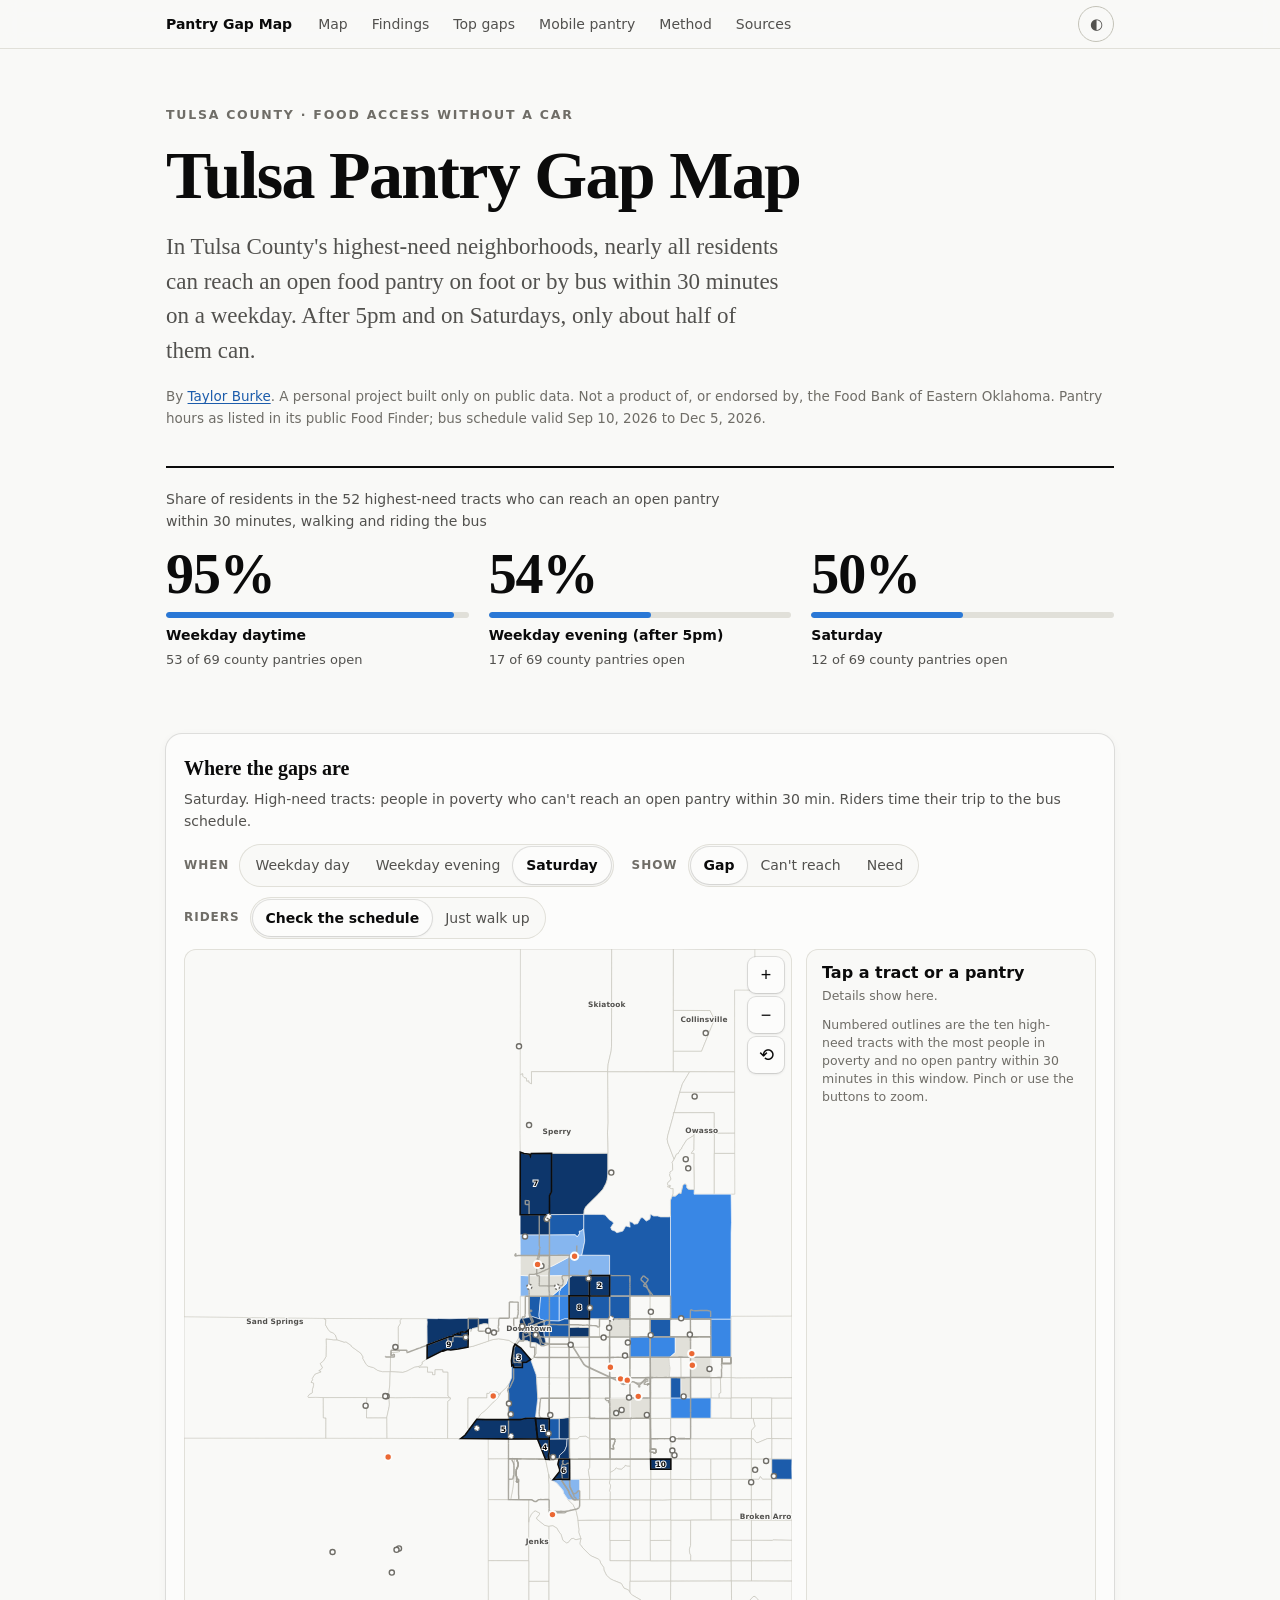
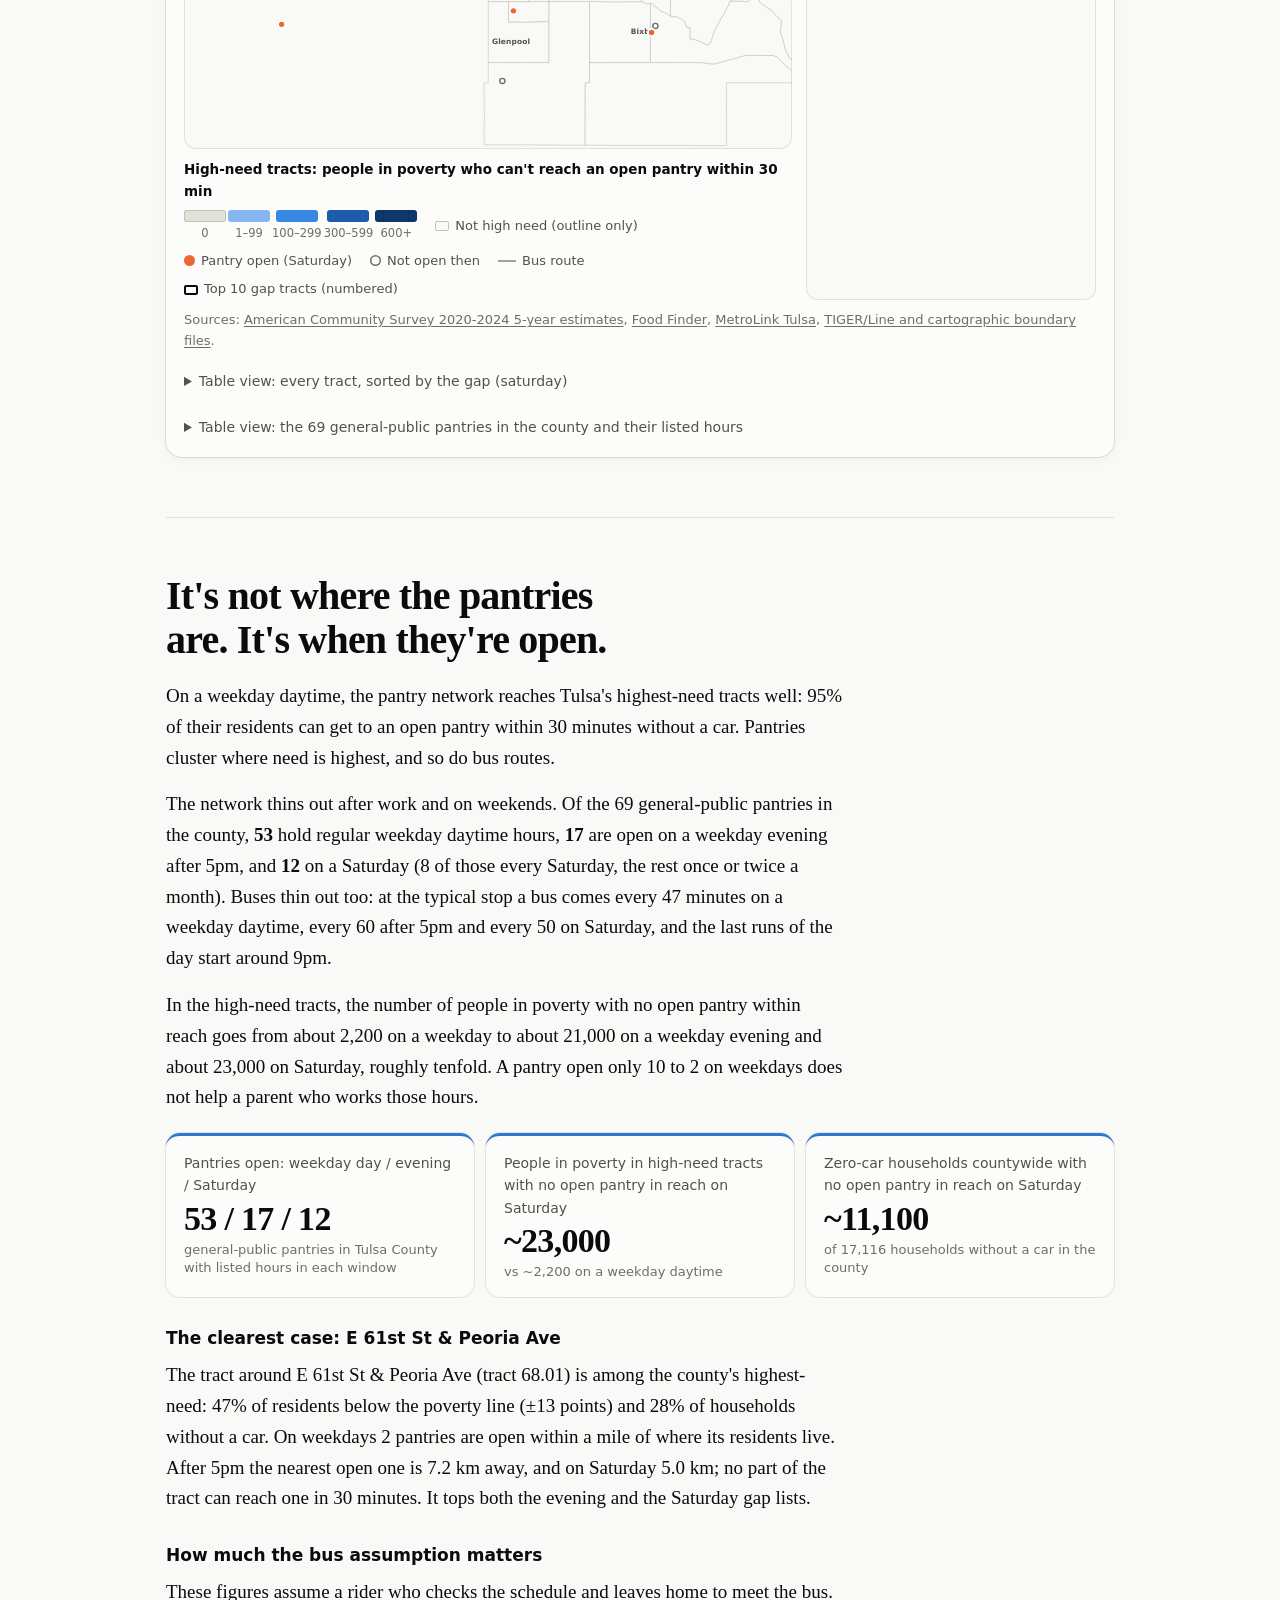
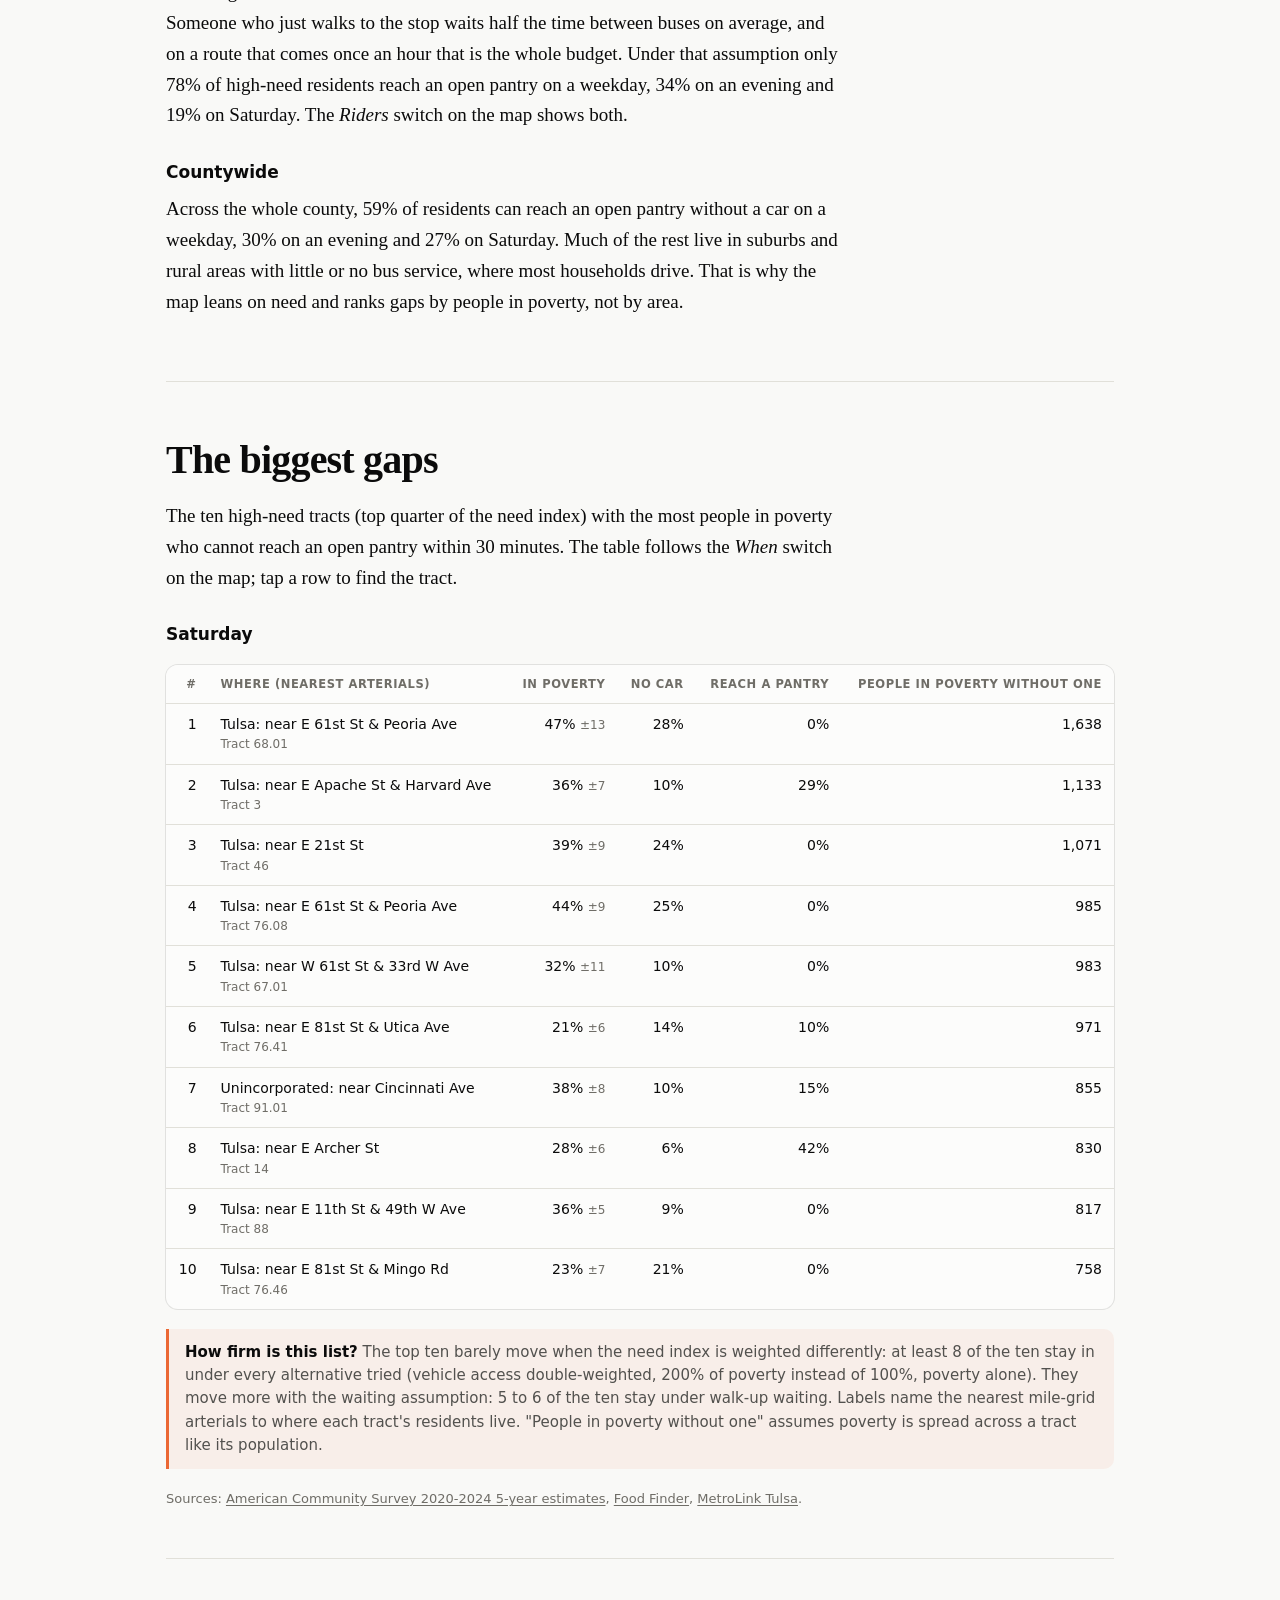
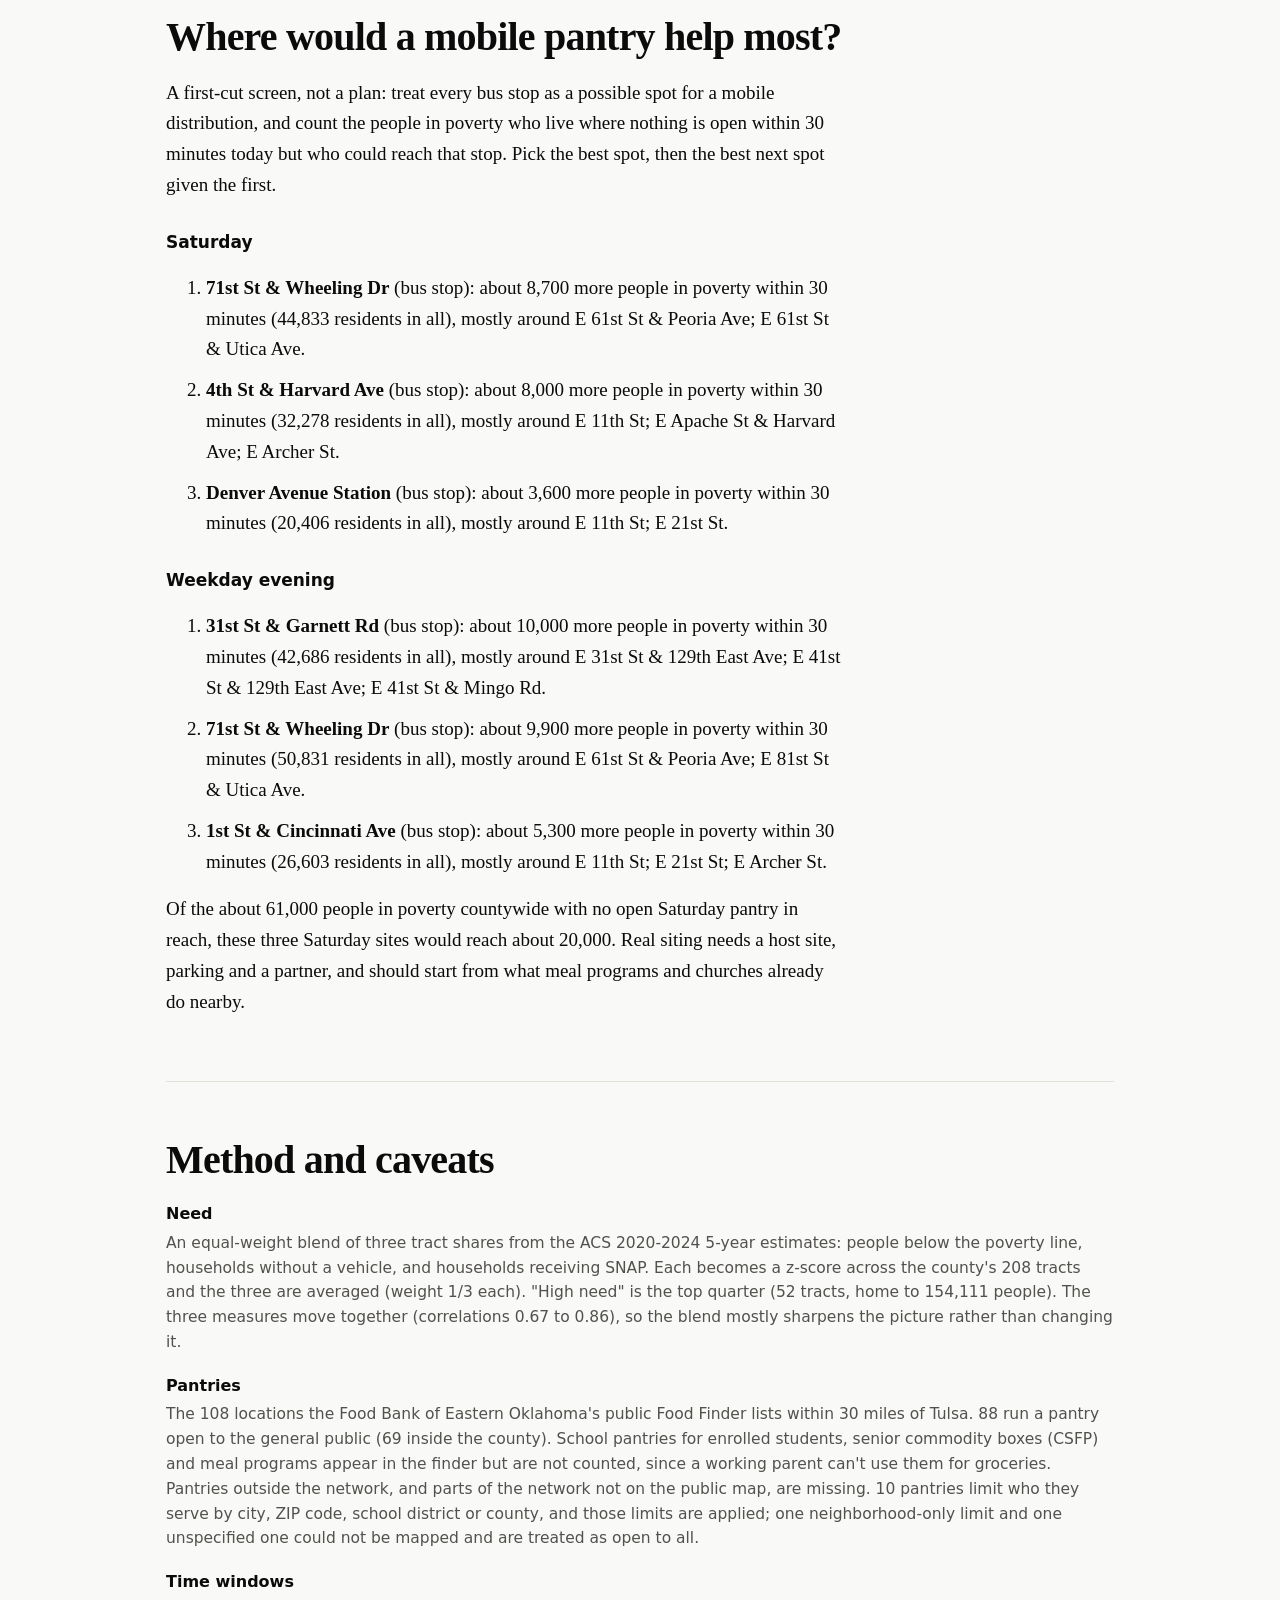
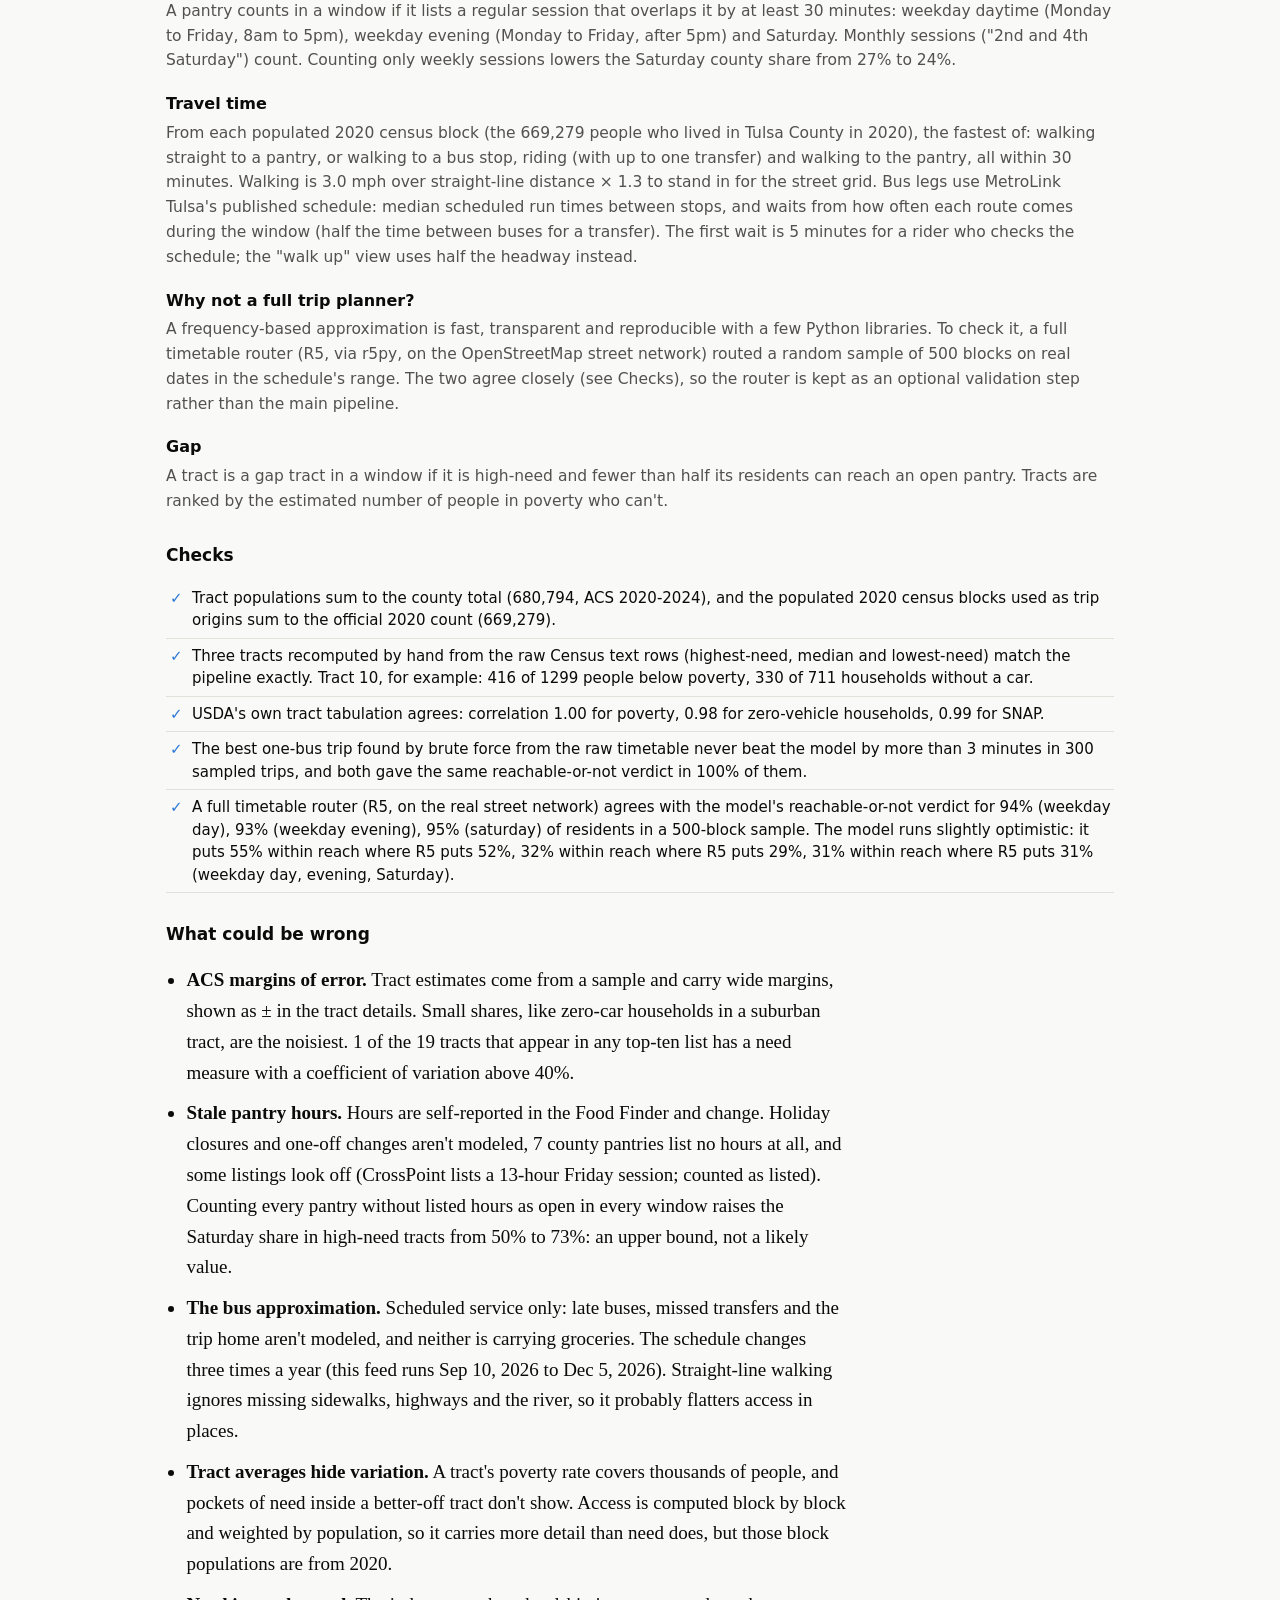
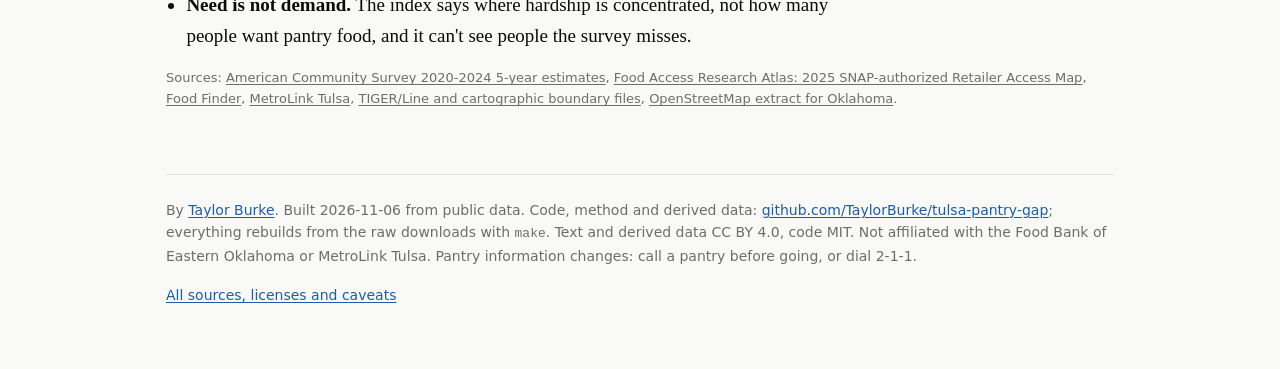
==== site/index.html @ 270627ec "Add bulletin-board edition at /board/ Gradientdeck direction roll: pantry hours sheets as the window" ====
<!doctype html>
<html lang="en"><head><meta charset="utf-8"><meta name="viewport" content="width=device-width,initial-scale=1">
<title>Tulsa Pantry Gap Map</title>
<meta name="description" content="Where food need is high in Tulsa County but no pantry is open and reachable without a car, on weekdays, weekday evenings and Saturdays.">
<link rel="icon" href="data:,"><link rel="stylesheet" href="assets/style.css">
</head><body>
<nav class="nav"><div class="nav-in"><a class="nav-home" href="#top">Pantry Gap Map</a>
<div class="nav-links"><a href="#map-sec">Map</a><a href="#findings">Findings</a><a href="#gaps">Top gaps</a><a href="#mobile">Mobile pantry</a><a href="#method">Method</a><a href="sources.html">Sources</a></div>
<button id="theme" aria-label="Toggle dark mode" title="Toggle dark mode">◐</button></div></nav>
<div class="wrap" id="top">
<header class="mast">
<p class="eyebrow">Tulsa County · food access without a car</p>
<h1>Tulsa Pantry Gap Map</h1>
<p class="dek">In Tulsa County's highest-need neighborhoods, nearly all residents can reach an open food pantry on foot or by bus within 30 minutes on a weekday. After 5pm and on Saturdays, only about half of them can.</p>
<p class="byline">By <a href="https://www.taylorburke.me/">Taylor Burke</a>. A personal project built only on public data. Not a product of, or endorsed by, the Food Bank of Eastern Oklahoma. Pantry hours as listed in its public Food Finder; bus schedule valid Sep 10, 2026 to Dec 5, 2026.</p>
<div class="hero"><p class="hero-head">Share of residents in the 52 highest-need tracts who can reach an open pantry within 30 minutes, walking and riding the bus</p>
<div class="hero-stats"><div><div class="hs-val">95%</div><div class="meter" aria-hidden="true"><i style="width:95.1%"></i></div><div class="hs-lab">Weekday daytime</div><div class="hs-sub">53 of 69 county pantries open</div></div><div><div class="hs-val">54%</div><div class="meter" aria-hidden="true"><i style="width:53.5%"></i></div><div class="hs-lab">Weekday evening (after 5pm)</div><div class="hs-sub">17 of 69 county pantries open</div></div><div><div class="hs-val">50%</div><div class="meter" aria-hidden="true"><i style="width:50.1%"></i></div><div class="hs-lab">Saturday</div><div class="hs-sub">12 of 69 county pantries open</div></div></div></div>
</header>

<section class="part" id="map-sec" style="border-top:0;margin-top:0;padding-top:16px">
<figure id="map-fig"><figcaption class="title" id="map-title">Where the gaps are</figcaption>
<figcaption class="sub" id="map-sub"></figcaption>
<div class="controls">
<div class="ctl-group"><span class="ctl-lab">When</span><div class="seg" data-ctl="win" role="group" aria-label="Time window">
<button data-v="weekday_day" aria-pressed="false">Weekday day</button><button data-v="weekday_evening" aria-pressed="false">Weekday evening</button><button data-v="saturday" aria-pressed="true">Saturday</button></div></div>
<div class="ctl-group"><span class="ctl-lab">Show</span><div class="seg" data-ctl="layer" role="group" aria-label="Map layer">
<button data-v="gap" aria-pressed="true">Gap</button><button data-v="noaccess" aria-pressed="false">Can't reach</button><button data-v="need" aria-pressed="false">Need</button></div></div>
<div class="ctl-group"><span class="ctl-lab">Riders</span><div class="seg" data-ctl="wait" role="group" aria-label="Waiting assumption">
<button data-v="planned" aria-pressed="true">Check the schedule</button><button data-v="walk_up" aria-pressed="false">Just walk up</button></div></div>
</div>
<div class="map-layout"><div><div class="mapbox"><div id="map"></div>
<div class="zoom-btns"><button id="zin" aria-label="Zoom in">+</button><button id="zout" aria-label="Zoom out">−</button><button id="zreset" aria-label="Reset zoom">⟲</button></div></div>
<div class="legend" id="legend"></div></div>
<aside class="info" id="info" aria-live="polite"></aside></div>
<p class="src">Sources: <a href="sources.html#acs">American Community Survey 2020-2024 5-year estimates</a>, <a href="sources.html#fbeo_finder">Food Finder</a>, <a href="sources.html#gtfs">MetroLink Tulsa</a>, <a href="sources.html#tiger">TIGER/Line and cartographic boundary files</a>.</p>
<details class="table-view"><summary>Table view: every tract, sorted by the gap (<span id="tract-table-win"></span>)</summary>
<div class="table-wrap"><table class="data" id="tract-table"><thead><tr><th>Where</th><th class="num">Poverty</th><th class="num">No car</th><th class="num">SNAP</th><th class="num">Reach a pantry</th><th class="num">People in poverty without one</th></tr></thead><tbody></tbody></table></div></details>
<details class="table-view"><summary>Table view: the 69 general-public pantries in the county and their listed hours</summary>
<div class="table-wrap"><table class="data"><thead><tr><th>Pantry</th><th>Listed hours</th><th class="num">Wkday</th><th class="num">Eve</th><th class="num">Sat</th></tr></thead><tbody><tr><td>Bixby Community Outreach Center<small style="display:block;color:var(--muted)">77 E Breckenridge Ave., Bixby</small></td><td>Tue 8:30am-3:30pm; Wed 8:30am-3:30pm; Thu 8:30am-3:30pm</td><td class="num">●</td><td class="num"></td><td class="num"></td></tr><tr><td>St Clements Community Outreach<small style="display:block;color:var(--muted)">15501 S Memorial Dr, Bixby</small></td><td>Tue 9am-11am; Thu 9am-11am; Sat 9am-10am (1st)</td><td class="num">●</td><td class="num"></td><td class="num">●</td></tr><tr><td>Arms Around BA<small style="display:block;color:var(--muted)">840 S Elm Place, Broken Arrow</small></td><td>Mon 10am-3pm; Mon 6pm-8pm; Wed 10am-3pm; Fri 10am-3pm</td><td class="num">●</td><td class="num">●</td><td class="num"></td></tr><tr><td>Broken Arrow Church of Christ Food Pantry<small style="display:block;color:var(--muted)">505 E Kenosha, Broken Arrow</small></td><td>Thu 11am-2pm</td><td class="num">●</td><td class="num"></td><td class="num"></td></tr><tr><td>Broken Arrow Neighbors<small style="display:block;color:var(--muted)">315 W College St, Broken Arrow</small></td><td>Mon 8am-4pm; Tue 8am-4pm; Wed 8am-4pm; Thu 8am-4pm; Fri 8am-2pm</td><td class="num">●</td><td class="num"></td><td class="num"></td></tr><tr><td>Catholic Charities / St. Anne<small style="display:block;color:var(--muted)">1012 E. Fort Worth, Broken Arrow</small></td><td>Tue 9am-1pm; Tue 6pm-8pm; Wed 9am-1pm; Thu 9am-1pm</td><td class="num">●</td><td class="num">●</td><td class="num"></td></tr><tr><td>Collinsville Church of Christ<small style="display:block;color:var(--muted)">111 S. 11th St., Collinsville</small></td><td>Wed 8am-11am (1st, 3rd)</td><td class="num">●</td><td class="num"></td><td class="num"></td></tr><tr><td>Mercy Mission II<small style="display:block;color:var(--muted)">114 E 147th St, Glenpool</small></td><td>Mon 12pm-3pm; Wed 12pm-3pm; Sat 10am-12pm</td><td class="num">●</td><td class="num"></td><td class="num">●</td></tr><tr><td>Jenks Community Food Bank<small style="display:block;color:var(--muted)">324 W Aquarium Pl, Jenks</small></td><td>Wed 10am-12pm; Sat 10am-12pm</td><td class="num">●</td><td class="num"></td><td class="num">●</td></tr><tr><td>Triumph Worship Center<small style="display:block;color:var(--muted)">2125 W 181st Str, Mounds</small></td><td>Tue 2pm-6:30pm (1st, 2nd, 3rd)</td><td class="num">●</td><td class="num">●</td><td class="num"></td></tr><tr><td>Neighbors in Need<small style="display:block;color:var(--muted)">708 N Main, Owasso</small></td><td>Tue 8:30am-10:30am</td><td class="num">●</td><td class="num"></td><td class="num"></td></tr><tr><td>Owasso Community Resources<small style="display:block;color:var(--muted)">109 N. Birch, Suite 109, Owasso</small></td><td>Mon 11am-2pm; Tue 11am-2pm; Wed 11am-2pm; Thu 11am-2pm; Fri 11am-2pm</td><td class="num">●</td><td class="num"></td><td class="num"></td></tr><tr><td>The Mission Center<small style="display:block;color:var(--muted)">11341 N. Garnett Rd., Owasso</small></td><td>Mon 11am-3pm; Tue 11am-3pm; Tue 6:30pm-8pm (3rd); Wed 11am-3pm; Thu 11am-3pm</td><td class="num">●</td><td class="num">●</td><td class="num"></td></tr><tr><td>Church that Matters<small style="display:block;color:var(--muted)">3 W. 41st St., Sand Springs</small></td><td>Thu 10am-12pm</td><td class="num">●</td><td class="num"></td><td class="num"></td></tr><tr><td>CrossPoint<small style="display:block;color:var(--muted)">4600 S 129th West Ave, Sand Springs</small></td><td>Mon 8am-3pm; Tue 8am-3pm; Wed 8am-3pm; Thu 8am-3pm; Fri 10am-11pm</td><td class="num">●</td><td class="num">●</td><td class="num"></td></tr><tr><td>MatterMart<small style="display:block;color:var(--muted)">4010 S 113th W Ave, Sand Springs</small></td><td>Mon 10am-2pm; Wed 10am-2pm; Fri 5pm-8pm</td><td class="num">●</td><td class="num">●</td><td class="num"></td></tr><tr><td>Sand Springs Community Services, Inc.<small style="display:block;color:var(--muted)">114 W 4th St, Sand Springs</small></td><td>Mon 10am-2:30pm; Tue 10am-2:30pm; Wed 10am-2:30pm; Thu 10am-2:30pm; Fri 9am-12pm</td><td class="num">●</td><td class="num"></td><td class="num"></td></tr><tr><td>Cornerstone Church<small style="display:block;color:var(--muted)">7770 N Whirlpool Dr, Sperry</small></td><td>Sun 12:30pm-2pm</td><td class="num"></td><td class="num"></td><td class="num"></td></tr><tr><td>Dividing  Bread Ministry / Sperry<small style="display:block;color:var(--muted)">217 S First St, Sperry</small></td><td>Mon 5pm-7pm; Thu 11am-2pm</td><td class="num">●</td><td class="num">●</td><td class="num"></td></tr><tr><td>Braden Park Baptist Church<small style="display:block;color:var(--muted)">4739 E 5th St, Tulsa</small></td><td>Wed 5pm-6:30pm</td><td class="num"></td><td class="num">●</td><td class="num"></td></tr><tr><td>COSMO CENTER (Church of Saint Mary Outreach)<small style="display:block;color:var(--muted)">1319 E 49th Pl, Tulsa</small></td><td>Tue 9:30am-3pm; Wed 9:30am-3pm; Thu 9:30am-3pm</td><td class="num">●</td><td class="num"></td><td class="num"></td></tr><tr><td>Candy House Kidz LLC<small style="display:block;color:var(--muted)">1019 E 54th St. N., Tulsa</small></td><td>Mon 10am-2pm; Tue 10am-2pm; Wed 10am-2pm; Thu 10am-2pm</td><td class="num">●</td><td class="num"></td><td class="num"></td></tr><tr><td>Care and Share Food Pantry<small style="display:block;color:var(--muted)">1019 E 54th St North, Tulsa</small></td><td>Mon 8am-4pm</td><td class="num">●</td><td class="num"></td><td class="num"></td></tr><tr><td>Catholic Charities / Tulsa<small style="display:block;color:var(--muted)">2450 N Harvard, Tulsa</small></td><td>Mon 8:30am-4:30pm; Tue 8:30am-6:30pm; Wed 8:30am-4:30pm; Thu 8:30am-4:30pm; Fri 8:30am-4:30pm</td><td class="num">●</td><td class="num">●</td><td class="num"></td></tr><tr><td>Christ For Humanity<small style="display:block;color:var(--muted)">6314 E 13th St, Tulsa</small></td><td>Mon 10am-4pm; Tue 10am-4pm; Wed 10am-4pm; Thu 10am-4pm</td><td class="num">●</td><td class="num"></td><td class="num"></td></tr><tr><td>Christview Christian Church<small style="display:block;color:var(--muted)">2525 S Garnett Rd, Tulsa</small></td><td>Sat 9am-10:30am (3rd)</td><td class="num"></td><td class="num"></td><td class="num">●</td></tr><tr><td>Church in Power<small style="display:block;color:var(--muted)">732 E 31st St North, Tulsa</small></td><td>Sun 11am-1pm; Wed 8:30am-9:15am; Fri 10:30am-12:30pm</td><td class="num">●</td><td class="num"></td><td class="num"></td></tr><tr><td>Church of the Resurrection Hope Food Pantry<small style="display:block;color:var(--muted)">4804 S Fulton Ave, Tulsa</small></td><td>Tue 9am-3pm; Wed 9am-3pm; Thu 9am-3pm</td><td class="num">●</td><td class="num"></td><td class="num"></td></tr><tr><td>Coffee Bunker<small style="display:block;color:var(--muted)">6365 E. 41st St., Tulsa</small></td><td>Tue 8am-5pm; Thu 8am-5pm</td><td class="num">●</td><td class="num"></td><td class="num"></td></tr><tr><td>Common Ground Church<small style="display:block;color:var(--muted)">7810 E 49th St, Tulsa</small></td><td>Mon 6pm-8pm</td><td class="num"></td><td class="num">●</td><td class="num"></td></tr><tr><td>FBC Tulsa / Caring Center South<small style="display:block;color:var(--muted)">6110 S 99th E Ave, Tulsa</small></td><td>Mon 9am-11am; Tue 9am-11am; Wed 9am-11am; Thu 9am-11am; Fri 9am-11am</td><td class="num">●</td><td class="num"></td><td class="num"></td></tr><tr><td>Faith Mission IGC<small style="display:block;color:var(--muted)">3210 S Norwood Ave, Suite A, Tulsa</small></td><td>Mon 9am-1pm (1st); Wed 5pm-7pm (1st, 2nd); Thu 3pm-6pm; Sat 2pm-4pm</td><td class="num">●</td><td class="num">●</td><td class="num">●</td></tr><tr><td>Food Pantry at Contact Church<small style="display:block;color:var(--muted)">1529 W 49th St, Tulsa</small></td><td>Thu 10am-12pm</td><td class="num">●</td><td class="num"></td><td class="num"></td></tr><tr><td>Harvest House<small style="display:block;color:var(--muted)">1439 E 71st St, Tulsa</small></td><td>Tue 1pm-4pm; Wed 10am-4pm</td><td class="num">●</td><td class="num"></td><td class="num"></td></tr><tr><td>Helping Hand Ministry<small style="display:block;color:var(--muted)">712 S Boston Suite 712, Tulsa</small></td><td>Mon 9am-12pm; Tue 9am-12pm</td><td class="num">●</td><td class="num"></td><td class="num"></td></tr><tr><td>Highland Park Christian Church<small style="display:block;color:var(--muted)">5717 E 32nd St, Tulsa</small></td><td>Sat 9am-11am (2nd, 4th)</td><td class="num"></td><td class="num"></td><td class="num">●</td></tr><tr><td>Iron Gate<small style="display:block;color:var(--muted)">501 West Archer, Tulsa</small></td><td>Hours not listed</td><td class="num"></td><td class="num"></td><td class="num"></td></tr><tr><td>Iron Gate<small style="display:block;color:var(--muted)">501 W. Archer, Tulsa</small></td><td>Mon 1pm-2:30pm; Wed 1pm-2:30pm; Fri 1pm-2:30pm</td><td class="num">●</td><td class="num"></td><td class="num"></td></tr><tr><td>Islamic Society of Tulsa<small style="display:block;color:var(--muted)">4630 S Irvington Ave, Tulsa</small></td><td>Sun 8am-10am</td><td class="num"></td><td class="num"></td><td class="num"></td></tr><tr><td>John 3:16 Mission Inc.<small style="display:block;color:var(--muted)">2027 N. MLK Jr. Blvd., Tulsa</small></td><td>Hours not listed</td><td class="num"></td><td class="num"></td><td class="num"></td></tr><tr><td>Kendall Whittier Food Pantry<small style="display:block;color:var(--muted)">Delivery for Kendall Whittier area, Tulsa</small></td><td>Mon 12pm-3pm; Tue 12pm-3pm; Wed 12pm-3pm; Thu 12pm-3pm; Fri 12pm-3pm</td><td class="num">●</td><td class="num"></td><td class="num"></td></tr><tr><td>Kingdom of Faith &amp; Deliverance<small style="display:block;color:var(--muted)">5470 N Peoria, Tulsa</small></td><td>Hours not listed</td><td class="num"></td><td class="num"></td><td class="num"></td></tr><tr><td>La Cosecha (The Harvest)<small style="display:block;color:var(--muted)">10811 E 41st St, Tulsa</small></td><td>Thu 8:30am-1pm</td><td class="num">●</td><td class="num"></td><td class="num"></td></tr><tr><td>Living Word International Church<small style="display:block;color:var(--muted)">2545 S Yale Ave, Tulsa</small></td><td>Wed 4pm-6pm; Sat 2pm-4pm</td><td class="num">●</td><td class="num">●</td><td class="num">●</td></tr><tr><td>Loaves and Fishes<small style="display:block;color:var(--muted)">11321 E 19th St, Tulsa</small></td><td>Tue 10am-10:30am; Wed 10am-10:30am; Sat 10am-10:30am</td><td class="num">●</td><td class="num"></td><td class="num">●</td></tr><tr><td>Manna House Ministries<small style="display:block;color:var(--muted)">4921 E Admiral Pl, Tulsa</small></td><td>Hours not listed</td><td class="num"></td><td class="num"></td><td class="num"></td></tr><tr><td>Memorial Drive Church of Christ Food Pantry<small style="display:block;color:var(--muted)">911 S Memorial Drive, Tulsa</small></td><td>Tue 1pm-3pm; Tue 7pm-8:15pm</td><td class="num">●</td><td class="num">●</td><td class="num"></td></tr><tr><td>Mobile Missions Network<small style="display:block;color:var(--muted)">2821 W. 40th St., Tulsa</small></td><td>Sat 9am-12pm</td><td class="num"></td><td class="num"></td><td class="num">●</td></tr><tr><td>Neighbors Along The Line<small style="display:block;color:var(--muted)">5000 Charles Page Blvd, Tulsa</small></td><td>Mon 1pm-4pm; Tue 1pm-4pm; Wed 3pm-6pm; Thu 1pm-6pm</td><td class="num">●</td><td class="num">●</td><td class="num"></td></tr><tr><td>New Jerusalem Baptist Church<small style="display:block;color:var(--muted)">3427 N Birmingham Ave, Tulsa</small></td><td>Sat 9am-11am</td><td class="num"></td><td class="num"></td><td class="num">●</td></tr><tr><td>Nueva Esperanza UMC<small style="display:block;color:var(--muted)">1027 N Harvard Ave, Tulsa</small></td><td>Wed 2:30pm-6pm (2nd, 4th)</td><td class="num">●</td><td class="num">●</td><td class="num"></td></tr><tr><td>Oklahoma Family Empowerment Center<small style="display:block;color:var(--muted)">1020 S Garnett Rd, Tulsa</small></td><td>Mon 9am-2pm; Tue 9am-2pm; Wed 9am-2pm; Thu 9am-2pm</td><td class="num">●</td><td class="num"></td><td class="num"></td></tr><tr><td>Restore Hope Ministries, Inc.<small style="display:block;color:var(--muted)">2960 Charles Page Blvd, Tulsa</small></td><td>Mon 12:30pm-3:30pm; Tue 12:30pm-3:30pm</td><td class="num">●</td><td class="num"></td><td class="num"></td></tr><tr><td>Restore Hope Ministries/South<small style="display:block;color:var(--muted)">6910 S 101st E Ave, Tulsa</small></td><td>Wed 12:30pm-3:30pm; Thu 12:30pm-3:30pm</td><td class="num">●</td><td class="num"></td><td class="num"></td></tr><tr><td>S.T.E.P.S. Resource Center<small style="display:block;color:var(--muted)">4301 S Union, Tulsa</small></td><td>Tue 12:30pm-2:30pm; Thu 12:30pm-2:30pm</td><td class="num">●</td><td class="num"></td><td class="num"></td></tr><tr><td>Sandusky Ave. Christian Church<small style="display:block;color:var(--muted)">4424 E. 11th, Tulsa</small></td><td>Sun 12pm-1:30pm (3rd)</td><td class="num"></td><td class="num"></td><td class="num"></td></tr><tr><td>South Peoria Neighborhood Connection Foundation<small style="display:block;color:var(--muted)">5780 S Peoria Ave, Tulsa</small></td><td>Mon 9am-3pm; Tue 9am-3pm; Wed 9am-3pm; Thu 9am-3pm; Fri 9am-12:30pm</td><td class="num">●</td><td class="num"></td><td class="num"></td></tr><tr><td>St Thomas More Food Pantry<small style="display:block;color:var(--muted)">2720 S. 129th E Ave, Tulsa</small></td><td>Fri 10am-12pm (1st, 3rd)</td><td class="num">●</td><td class="num"></td><td class="num"></td></tr><tr><td>St. Andrew Community Mission Program Inc.<small style="display:block;color:var(--muted)">3115 N Garrison Ave, Tulsa</small></td><td>Sun 11:30am-12:30pm; Mon 8am-5pm; Wed 6:30pm-7:30pm; Sat 10am-1pm (3rd)</td><td class="num">●</td><td class="num">●</td><td class="num">●</td></tr><tr><td>St. Mark&#x27;s United Methodist Church<small style="display:block;color:var(--muted)">10513 E Admiral Pl, Tulsa</small></td><td>Thu 10am-12pm</td><td class="num">●</td><td class="num"></td><td class="num"></td></tr><tr><td>Templo Cristiano<small style="display:block;color:var(--muted)">6767 S Mingo Rd., Tulsa</small></td><td>Tue 1pm-5pm</td><td class="num">●</td><td class="num"></td><td class="num"></td></tr><tr><td>The Ministry Center<small style="display:block;color:var(--muted)">312 S 33rd West Ave, Tulsa</small></td><td>Tue 9:30am-12:30pm; Wed 9:30am-12:30pm; Thu 9:30am-12:30pm</td><td class="num">●</td><td class="num"></td><td class="num"></td></tr><tr><td>True Vine Outreach<small style="display:block;color:var(--muted)">7039 E. 40th Street, Tulsa</small></td><td>Sun 12:30pm-2pm; Fri 10am-1pm; Sat 10am-1pm</td><td class="num">●</td><td class="num"></td><td class="num">●</td></tr><tr><td>Tulsa Community Service Center<small style="display:block;color:var(--muted)">2015 S. Lakewood Ave. #A-B, Tulsa</small></td><td>Wed 3pm-5pm</td><td class="num">●</td><td class="num"></td><td class="num"></td></tr><tr><td>Tulsa Dream Center<small style="display:block;color:var(--muted)">200 West 46th St N, Tulsa</small></td><td>Tue 1pm-3pm; Tue 7pm-8:15pm</td><td class="num">●</td><td class="num">●</td><td class="num"></td></tr><tr><td>Tulsa Dream Center West<small style="display:block;color:var(--muted)">4122 W. 55th Pl., Tulsa</small></td><td>Hours not listed</td><td class="num"></td><td class="num"></td><td class="num"></td></tr><tr><td>Tulsa Housing Authority - Parkview Terrace<small style="display:block;color:var(--muted)">1615 W 59th St, Tulsa</small></td><td>Hours not listed</td><td class="num"></td><td class="num"></td><td class="num"></td></tr><tr><td>Tulsa Housing Authority - Seminole Hills<small style="display:block;color:var(--muted)">1624 E Virgin St, Tulsa</small></td><td>Hours not listed</td><td class="num"></td><td class="num"></td><td class="num"></td></tr><tr><td>Walter&#x27;s Way Foundation<small style="display:block;color:var(--muted)">573 N Memorial Dr., Tulsa</small></td><td>Wed 9am-12pm</td><td class="num">●</td><td class="num"></td><td class="num"></td></tr></tbody></table></div></details>
</figure>
</section>

<section class="part" id="findings"><h2>It's not where the pantries are. It's when they're open.</h2>
<div class="prose">
<p class="lede">On a weekday daytime, the pantry network reaches Tulsa's highest-need tracts well: 95% of their residents can get to an open pantry within 30 minutes without a car. Pantries cluster where need is highest, and so do bus routes.</p>
<p>The network thins out after work and on weekends. Of the 69 general-public pantries in the county, <strong>53</strong> hold regular weekday daytime hours, <strong>17</strong> are open on a weekday evening after 5pm, and <strong>12</strong> on a Saturday (8 of those every Saturday, the rest once or twice a month). Buses thin out too: at the typical stop a bus comes every 47 minutes on a weekday daytime, every 60 after 5pm and every 50 on Saturday, and the last runs of the day start around 9pm.</p>
<p>In the high-need tracts, the number of people in poverty with no open pantry within reach goes from about 2,200 on a weekday to about 21,000 on a weekday evening and about 23,000 on Saturday, roughly tenfold. A pantry open only 10 to 2 on weekdays does not help a parent who works those hours.</p>
</div>
<div class="kpis">
<div class="tile"><div class="lab">Pantries open: weekday day / evening / Saturday</div><div class="val">53 / 17 / 12</div><div class="sub">general-public pantries in Tulsa County with listed hours in each window</div></div>
<div class="tile"><div class="lab">People in poverty in high-need tracts with no open pantry in reach on Saturday</div><div class="val">~23,000</div><div class="sub">vs ~2,200 on a weekday daytime</div></div>
<div class="tile"><div class="lab">Zero-car households countywide with no open pantry in reach on Saturday</div><div class="val">~11,100</div><div class="sub">of 17,116 households without a car in the county</div></div>
</div>
<div class="prose">
<h3>The clearest case: E 61st St &amp; Peoria Ave</h3>
<p>The tract around E 61st St &amp; Peoria Ave (tract 68.01) is among the county's highest-need: 47% of residents below the poverty line (±13 points) and 28% of households without a car. On weekdays 2 pantries are open within a mile of where its residents live. After 5pm the nearest open one is 7.2 km away, and on Saturday 5.0 km; no part of the tract can reach one in 30 minutes. It tops both the evening and the Saturday gap lists.</p>
<h3>How much the bus assumption matters</h3>
<p>These figures assume a rider who checks the schedule and leaves home to meet the bus. Someone who just walks to the stop waits half the time between buses on average, and on a route that comes once an hour that is the whole budget. Under that assumption only 78% of high-need residents reach an open pantry on a weekday, 34% on an evening and 19% on Saturday. The <em>Riders</em> switch on the map shows both.</p>
<h3>Countywide</h3>
<p>Across the whole county, 59% of residents can reach an open pantry without a car on a weekday, 30% on an evening and 27% on Saturday. Much of the rest live in suburbs and rural areas with little or no bus service, where most households drive. That is why the map leans on need and ranks gaps by people in poverty, not by area.</p>
</div>
</section>

<section class="part" id="gaps"><h2>The biggest gaps</h2>
<div class="prose"><p>The ten high-need tracts (top quarter of the need index) with the most people in poverty who cannot reach an open pantry within 30 minutes. The table follows the <em>When</em> switch on the map; tap a row to find the tract.</p></div>
<div data-win-panel="weekday_day" hidden><h3>Weekday daytime</h3><div class="table-wrap"><table class="data"><thead><tr><th class="num">#</th><th>Where (nearest arterials)</th><th class="num">In poverty</th><th class="num">No car</th><th class="num">Reach a pantry</th><th class="num">People in poverty without one</th></tr></thead><tbody><tr data-geoid="40143006701" tabindex="0"><td class="num">1</td><td class="where">Tulsa: near W 61st St &amp; 33rd W Ave<small>Tract 67.01</small></td><td class="num">32% <span class="moe">±11</span></td><td class="num">10%</td><td class="num">47%</td><td class="num">517</td></tr><tr data-geoid="40143009104" tabindex="0"><td class="num">2</td><td class="where">Unincorporated: near E 66th St N &amp; Lewis Ave<small>Tract 91.04 <span class="flag">wide margins</span></small></td><td class="num">24% <span class="moe">±7</span></td><td class="num">4%</td><td class="num">29%</td><td class="num">430</td></tr><tr data-geoid="40143008001" tabindex="0"><td class="num">3</td><td class="where">Tulsa: near E 46th St N &amp; Lewis Ave<small>Tract 80.01</small></td><td class="num">46% <span class="moe">±15</span></td><td class="num">21%</td><td class="num">62%</td><td class="num">275</td></tr><tr data-geoid="40143011300" tabindex="0"><td class="num">4</td><td class="where">Tulsa: near E Apache St &amp; Yale Ave<small>Tract 113</small></td><td class="num">28% <span class="moe">±10</span></td><td class="num">7%</td><td class="num">75%</td><td class="num">190</td></tr><tr data-geoid="40143005900" tabindex="0"><td class="num">5</td><td class="where">Tulsa: near E Pine St &amp; Garnett Rd<small>Tract 59</small></td><td class="num">25% <span class="moe">±9</span></td><td class="num">18%</td><td class="num">75%</td><td class="num">161</td></tr><tr data-geoid="40143009101" tabindex="0"><td class="num">6</td><td class="where">Unincorporated: near Cincinnati Ave<small>Tract 91.01</small></td><td class="num">38% <span class="moe">±8</span></td><td class="num">10%</td><td class="num">85%</td><td class="num">152</td></tr><tr data-geoid="40143007311" tabindex="0"><td class="num">7</td><td class="where">Tulsa: near E 21st St<small>Tract 73.11</small></td><td class="num">36% <span class="moe">±14</span></td><td class="num">8%</td><td class="num">85%</td><td class="num">145</td></tr><tr data-geoid="40143005700" tabindex="0"><td class="num">8</td><td class="where">Tulsa: near E 46th St N &amp; Peoria Ave<small>Tract 57</small></td><td class="num">26% <span class="moe">±6</span></td><td class="num">10%</td><td class="num">84%</td><td class="num">94</td></tr><tr data-geoid="40143007646" tabindex="0"><td class="num">9</td><td class="where">Tulsa: near E 81st St &amp; Mingo Rd<small>Tract 76.46</small></td><td class="num">23% <span class="moe">±7</span></td><td class="num">21%</td><td class="num">88%</td><td class="num">90</td></tr><tr data-geoid="40143001600" tabindex="0"><td class="num">10</td><td class="where">Tulsa: near E Archer St<small>Tract 16</small></td><td class="num">34% <span class="moe">±9</span></td><td class="num">7%</td><td class="num">96%</td><td class="num">65</td></tr></tbody></table></div></div><div data-win-panel="weekday_evening" hidden><h3>Weekday evening (after 5pm)</h3><div class="table-wrap"><table class="data"><thead><tr><th class="num">#</th><th>Where (nearest arterials)</th><th class="num">In poverty</th><th class="num">No car</th><th class="num">Reach a pantry</th><th class="num">People in poverty without one</th></tr></thead><tbody><tr data-geoid="40143006801" tabindex="0"><td class="num">1</td><td class="where">Tulsa: near E 61st St &amp; Peoria Ave<small>Tract 68.01</small></td><td class="num">47% <span class="moe">±13</span></td><td class="num">28%</td><td class="num">0%</td><td class="num">1,638</td></tr><tr data-geoid="40143007306" tabindex="0"><td class="num">2</td><td class="where">Tulsa: near E 31st St &amp; 129th East Ave<small>Tract 73.06</small></td><td class="num">34% <span class="moe">±9</span></td><td class="num">8%</td><td class="num">25%</td><td class="num">1,409</td></tr><tr data-geoid="40143009008" tabindex="0"><td class="num">3</td><td class="where">Tulsa: near E 41st St &amp; Mingo Rd<small>Tract 90.08</small></td><td class="num">33% <span class="moe">±7</span></td><td class="num">20%</td><td class="num">0%</td><td class="num">1,151</td></tr><tr data-geoid="40143007641" tabindex="0"><td class="num">4</td><td class="where">Tulsa: near E 81st St &amp; Utica Ave<small>Tract 76.41</small></td><td class="num">21% <span class="moe">±6</span></td><td class="num">14%</td><td class="num">0%</td><td class="num">1,079</td></tr><tr data-geoid="40143004600" tabindex="0"><td class="num">5</td><td class="where">Tulsa: near E 21st St<small>Tract 46</small></td><td class="num">39% <span class="moe">±9</span></td><td class="num">24%</td><td class="num">0%</td><td class="num">1,071</td></tr><tr data-geoid="40143007608" tabindex="0"><td class="num">6</td><td class="where">Tulsa: near E 61st St &amp; Peoria Ave<small>Tract 76.08</small></td><td class="num">44% <span class="moe">±9</span></td><td class="num">25%</td><td class="num">0%</td><td class="num">985</td></tr><tr data-geoid="40143006701" tabindex="0"><td class="num">7</td><td class="where">Tulsa: near W 61st St &amp; 33rd W Ave<small>Tract 67.01</small></td><td class="num">32% <span class="moe">±11</span></td><td class="num">10%</td><td class="num">0%</td><td class="num">983</td></tr><tr data-geoid="40143007311" tabindex="0"><td class="num">8</td><td class="where">Tulsa: near E 21st St<small>Tract 73.11</small></td><td class="num">36% <span class="moe">±14</span></td><td class="num">8%</td><td class="num">0%</td><td class="num">951</td></tr><tr data-geoid="40143009101" tabindex="0"><td class="num">9</td><td class="where">Unincorporated: near Cincinnati Ave<small>Tract 91.01</small></td><td class="num">38% <span class="moe">±8</span></td><td class="num">10%</td><td class="num">15%</td><td class="num">855</td></tr><tr data-geoid="40143007646" tabindex="0"><td class="num">10</td><td class="where">Tulsa: near E 81st St &amp; Mingo Rd<small>Tract 76.46</small></td><td class="num">23% <span class="moe">±7</span></td><td class="num">21%</td><td class="num">0%</td><td class="num">758</td></tr></tbody></table></div></div><div data-win-panel="saturday"><h3>Saturday</h3><div class="table-wrap"><table class="data"><thead><tr><th class="num">#</th><th>Where (nearest arterials)</th><th class="num">In poverty</th><th class="num">No car</th><th class="num">Reach a pantry</th><th class="num">People in poverty without one</th></tr></thead><tbody><tr data-geoid="40143006801" tabindex="0"><td class="num">1</td><td class="where">Tulsa: near E 61st St &amp; Peoria Ave<small>Tract 68.01</small></td><td class="num">47% <span class="moe">±13</span></td><td class="num">28%</td><td class="num">0%</td><td class="num">1,638</td></tr><tr data-geoid="40143000300" tabindex="0"><td class="num">2</td><td class="where">Tulsa: near E Apache St &amp; Harvard Ave<small>Tract 3</small></td><td class="num">36% <span class="moe">±7</span></td><td class="num">10%</td><td class="num">29%</td><td class="num">1,133</td></tr><tr data-geoid="40143004600" tabindex="0"><td class="num">3</td><td class="where">Tulsa: near E 21st St<small>Tract 46</small></td><td class="num">39% <span class="moe">±9</span></td><td class="num">24%</td><td class="num">0%</td><td class="num">1,071</td></tr><tr data-geoid="40143007608" tabindex="0"><td class="num">4</td><td class="where">Tulsa: near E 61st St &amp; Peoria Ave<small>Tract 76.08</small></td><td class="num">44% <span class="moe">±9</span></td><td class="num">25%</td><td class="num">0%</td><td class="num">985</td></tr><tr data-geoid="40143006701" tabindex="0"><td class="num">5</td><td class="where">Tulsa: near W 61st St &amp; 33rd W Ave<small>Tract 67.01</small></td><td class="num">32% <span class="moe">±11</span></td><td class="num">10%</td><td class="num">0%</td><td class="num">983</td></tr><tr data-geoid="40143007641" tabindex="0"><td class="num">6</td><td class="where">Tulsa: near E 81st St &amp; Utica Ave<small>Tract 76.41</small></td><td class="num">21% <span class="moe">±6</span></td><td class="num">14%</td><td class="num">10%</td><td class="num">971</td></tr><tr data-geoid="40143009101" tabindex="0"><td class="num">7</td><td class="where">Unincorporated: near Cincinnati Ave<small>Tract 91.01</small></td><td class="num">38% <span class="moe">±8</span></td><td class="num">10%</td><td class="num">15%</td><td class="num">855</td></tr><tr data-geoid="40143001400" tabindex="0"><td class="num">8</td><td class="where">Tulsa: near E Archer St<small>Tract 14</small></td><td class="num">28% <span class="moe">±6</span></td><td class="num">6%</td><td class="num">42%</td><td class="num">830</td></tr><tr data-geoid="40143008800" tabindex="0"><td class="num">9</td><td class="where">Tulsa: near E 11th St &amp; 49th W Ave<small>Tract 88</small></td><td class="num">36% <span class="moe">±5</span></td><td class="num">9%</td><td class="num">0%</td><td class="num">817</td></tr><tr data-geoid="40143007646" tabindex="0"><td class="num">10</td><td class="where">Tulsa: near E 81st St &amp; Mingo Rd<small>Tract 76.46</small></td><td class="num">23% <span class="moe">±7</span></td><td class="num">21%</td><td class="num">0%</td><td class="num">758</td></tr></tbody></table></div></div>
<p class="caveat"><strong>How firm is this list?</strong> The top ten barely move when the need index is weighted differently: at least 8 of the ten stay in under every alternative tried (vehicle access double-weighted, 200% of poverty instead of 100%, poverty alone). They move more with the waiting assumption: 5 to 6 of the ten stay under walk-up waiting. Labels name the nearest mile-grid arterials to where each tract's residents live. "People in poverty without one" assumes poverty is spread across a tract like its population.</p>
<p class="src">Sources: <a href="sources.html#acs">American Community Survey 2020-2024 5-year estimates</a>, <a href="sources.html#fbeo_finder">Food Finder</a>, <a href="sources.html#gtfs">MetroLink Tulsa</a>.</p>
</section>

<section class="part" id="mobile"><h2>Where would a mobile pantry help most?</h2>
<div class="prose">
<p>A first-cut screen, not a plan: treat every bus stop as a possible spot for a mobile distribution, and count the people in poverty who live where nothing is open within 30 minutes today but who could reach that stop. Pick the best spot, then the best next spot given the first.</p>
<h3>Saturday</h3><ol><li><strong>71st St &amp; Wheeling Dr</strong> (bus stop): about 8,700 more people in poverty within 30 minutes (44,833 residents in all), mostly around E 61st St &amp; Peoria Ave; E 61st St &amp; Utica Ave.</li><li><strong>4th St &amp; Harvard Ave</strong> (bus stop): about 8,000 more people in poverty within 30 minutes (32,278 residents in all), mostly around E 11th St; E Apache St &amp; Harvard Ave; E Archer St.</li><li><strong>Denver Avenue Station</strong> (bus stop): about 3,600 more people in poverty within 30 minutes (20,406 residents in all), mostly around E 11th St; E 21st St.</li></ol>
<h3>Weekday evening</h3><ol><li><strong>31st St &amp; Garnett Rd</strong> (bus stop): about 10,000 more people in poverty within 30 minutes (42,686 residents in all), mostly around E 31st St &amp; 129th East Ave; E 41st St &amp; 129th East Ave; E 41st St &amp; Mingo Rd.</li><li><strong>71st St &amp; Wheeling Dr</strong> (bus stop): about 9,900 more people in poverty within 30 minutes (50,831 residents in all), mostly around E 61st St &amp; Peoria Ave; E 81st St &amp; Utica Ave.</li><li><strong>1st St &amp; Cincinnati Ave</strong> (bus stop): about 5,300 more people in poverty within 30 minutes (26,603 residents in all), mostly around E 11th St; E 21st St; E Archer St.</li></ol>
<p>Of the about 61,000 people in poverty countywide with no open Saturday pantry in reach, these three Saturday sites would reach about 20,000. Real siting needs a host site, parking and a partner, and should start from what meal programs and churches already do nearby.</p>
</div></section>

<section class="part" id="method"><h2>Method and caveats</h2>
<dl class="method">
<dt>Need</dt><dd>An equal-weight blend of three tract shares from the ACS 2020-2024 5-year estimates: people below the poverty line, households without a vehicle, and households receiving SNAP. Each becomes a z-score across the county's 208 tracts and the three are averaged (weight 1/3 each). "High need" is the top quarter (52 tracts, home to 154,111 people). The three measures move together (correlations 0.67 to 0.86), so the blend mostly sharpens the picture rather than changing it.</dd>
<dt>Pantries</dt><dd>The 108 locations the Food Bank of Eastern Oklahoma's public Food Finder lists within 30 miles of Tulsa. 88 run a pantry open to the general public (69 inside the county). School pantries for enrolled students, senior commodity boxes (CSFP) and meal programs appear in the finder but are not counted, since a working parent can't use them for groceries. Pantries outside the network, and parts of the network not on the public map, are missing. 10 pantries limit who they serve by city, ZIP code, school district or county, and those limits are applied; one neighborhood-only limit and one unspecified one could not be mapped and are treated as open to all.</dd>
<dt>Time windows</dt><dd>A pantry counts in a window if it lists a regular session that overlaps it by at least 30 minutes: weekday daytime (Monday to Friday, 8am to 5pm), weekday evening (Monday to Friday, after 5pm) and Saturday. Monthly sessions ("2nd and 4th Saturday") count. Counting only weekly sessions lowers the Saturday county share from 27% to 24%.</dd>
<dt>Travel time</dt><dd>From each populated 2020 census block (the 669,279 people who lived in Tulsa County in 2020), the fastest of: walking straight to a pantry, or walking to a bus stop, riding (with up to one transfer) and walking to the pantry, all within 30 minutes. Walking is 3.0 mph over straight-line distance × 1.3 to stand in for the street grid. Bus legs use MetroLink Tulsa's published schedule: median scheduled run times between stops, and waits from how often each route comes during the window (half the time between buses for a transfer). The first wait is 5 minutes for a rider who checks the schedule; the "walk up" view uses half the headway instead.</dd>
<dt>Why not a full trip planner?</dt><dd>A frequency-based approximation is fast, transparent and reproducible with a few Python libraries. To check it, a full timetable router (R5, via r5py, on the OpenStreetMap street network) routed a random sample of 500 blocks on real dates in the schedule's range. The two agree closely (see Checks), so the router is kept as an optional validation step rather than the main pipeline.</dd>
<dt>Gap</dt><dd>A tract is a gap tract in a window if it is high-need and fewer than half its residents can reach an open pantry. Tracts are ranked by the estimated number of people in poverty who can't.</dd>
</dl>
<h3>Checks</h3>
<ul class="checks"><li>Tract populations sum to the county total (680,794, ACS 2020-2024), and the populated 2020 census blocks used as trip origins sum to the official 2020 count (669,279).</li><li>Three tracts recomputed by hand from the raw Census text rows (highest-need, median and lowest-need) match the pipeline exactly. Tract 10, for example: 416 of 1299 people below poverty, 330 of 711 households without a car.</li><li>USDA's own tract tabulation agrees: correlation 1.00 for poverty, 0.98 for zero-vehicle households, 0.99 for SNAP.</li><li>The best one-bus trip found by brute force from the raw timetable never beat the model by more than 3 minutes in 300 sampled trips, and both gave the same reachable-or-not verdict in 100% of them.</li><li>A full timetable router (R5, on the real street network) agrees with the model's reachable-or-not verdict for 94% (weekday day), 93% (weekday evening), 95% (saturday) of residents in a 500-block sample. The model runs slightly optimistic: it puts 55% within reach where R5 puts 52%, 32% within reach where R5 puts 29%, 31% within reach where R5 puts 31% (weekday day, evening, Saturday).</li></ul>
<h3>What could be wrong</h3>
<div class="prose"><ul>
<li><strong>ACS margins of error.</strong> Tract estimates come from a sample and carry wide margins, shown as ± in the tract details. Small shares, like zero-car households in a suburban tract, are the noisiest. 1 of the 19 tracts that appear in any top-ten list has a need measure with a coefficient of variation above 40%.</li>
<li><strong>Stale pantry hours.</strong> Hours are self-reported in the Food Finder and change. Holiday closures and one-off changes aren't modeled, 7 county pantries list no hours at all, and some listings look off (CrossPoint lists a 13-hour Friday session; counted as listed). Counting every pantry without listed hours as open in every window raises the Saturday share in high-need tracts from 50% to 73%: an upper bound, not a likely value.</li>
<li><strong>The bus approximation.</strong> Scheduled service only: late buses, missed transfers and the trip home aren't modeled, and neither is carrying groceries. The schedule changes three times a year (this feed runs Sep 10, 2026 to Dec 5, 2026). Straight-line walking ignores missing sidewalks, highways and the river, so it probably flatters access in places.</li>
<li><strong>Tract averages hide variation.</strong> A tract's poverty rate covers thousands of people, and pockets of need inside a better-off tract don't show. Access is computed block by block and weighted by population, so it carries more detail than need does, but those block populations are from 2020.</li>
<li><strong>Need is not demand.</strong> The index says where hardship is concentrated, not how many people want pantry food, and it can't see people the survey misses.</li>
</ul></div>
<p class="src">Sources: <a href="sources.html#acs">American Community Survey 2020-2024 5-year estimates</a>, <a href="sources.html#usda_sram">Food Access Research Atlas: 2025 SNAP-authorized Retailer Access Map</a>, <a href="sources.html#fbeo_finder">Food Finder</a>, <a href="sources.html#gtfs">MetroLink Tulsa</a>, <a href="sources.html#tiger">TIGER/Line and cartographic boundary files</a>, <a href="sources.html#osm">OpenStreetMap extract for Oklahoma</a>.</p>
</section>

<footer>
<p>By <a href="https://www.taylorburke.me/">Taylor Burke</a>. Built 2026-11-06 from public data. Code, method and derived data: <a href="https://github.com/TaylorBurke/tulsa-pantry-gap">github.com/TaylorBurke/tulsa-pantry-gap</a>; everything rebuilds from the raw downloads with <code>make</code>. Text and derived data CC BY 4.0, code MIT. Not affiliated with the Food Bank of Eastern Oklahoma or MetroLink Tulsa. Pantry information changes: call a pantry before going, or dial 2-1-1.</p>
<p><a href="sources.html">All sources, licenses and caveats</a></p>
</footer>
</div>
<script>window.PANTRY_GAP = {"windows": {"weekday_day": {"label": "Weekday daytime", "short": "Weekday day"}, "weekday_evening": {"label": "Weekday evening (after 5pm)", "short": "Weekday evening"}, "saturday": {"label": "Saturday", "short": "Saturday"}}, "ranking": {"weekday_day": ["40143006701", "40143009104", "40143008001", "40143011300", "40143005900", "40143009101", "40143007311", "40143005700", "40143007646", "40143001600"], "weekday_evening": ["40143006801", "40143007306", "40143009008", "40143007641", "40143004600", "40143007608", "40143006701", "40143007311", "40143009101", "40143007646"], "saturday": ["40143006801", "40143000300", "40143004600", "40143007608", "40143006701", "40143007641", "40143009101", "40143001400", "40143008800", "40143007646"]}};</script>
<script src="assets/vendor/d3.min.js"></script>
<script src="assets/map.js"></script>
<script src="assets/ui.js"></script>
</body></html>
---- site/assets/style.css ----
/* Tulsa Pantry Gap Map. Base tokens and typography follow the house style of
   ok-syringe-access / tech-hiring-gap; colors come from the dataviz skill's validated
   reference palette. The map ramp (--q1..--q4) is the blue ordinal ramp, validated
   with --ordinal in both modes; "none" is a neutral, not a ramp step. */
:root {
  color-scheme: light;
  --page: #f9f9f7;
  --surface: #fcfcfb;
  --ink: #0b0b0b;
  --ink-2: #52514e;
  --muted: #6f6d67;
  --grid: #e1e0d9;
  --axis: #c3c2b7;
  --ring: rgba(11, 11, 11, 0.10);
  --s1: #2a78d6;
  --s2: #eb6834;            /* pantries: categorical slot 2, orange */
  --accent-text: #1c5cab;
  --none: #e1e0d9;          /* zero / no data: neutral */
  --q1: #86b6ef; --q2: #3987e5; --q3: #1c5cab; --q4: #0d366b;
  --route: #a3a198;
  --tract-line: #fcfcfb;
  --out: #f9f9f7;           /* not high need, gap layer: outline only */
  --serif: "Iowan Old Style", "Source Serif 4", "Noto Serif", "Palatino Linotype", Palatino, "Charter", Georgia, serif;
  --sans: system-ui, -apple-system, "Segoe UI", sans-serif;
}
@media (prefers-color-scheme: dark) {
  :root:where(:not([data-theme="light"])) {
    color-scheme: dark;
    --page: #0d0d0d; --surface: #1a1a19; --ink: #f0efec; --ink-2: #c3c2b7; --muted: #a3a198;
    --grid: #2c2c2a; --axis: #383835; --ring: rgba(255, 255, 255, 0.10);
    --s1: #3987e5; --s2: #d95926; --accent-text: #86b6ef; --none: #262624;
    --q1: #184f95; --q2: #3987e5; --q3: #6da7ec; --q4: #b7d3f6;
    --route: #6f6d67; --tract-line: #1a1a19; --out: #0d0d0d;
  }
}
:root[data-theme="dark"] {
  color-scheme: dark;
  --page: #0d0d0d; --surface: #1a1a19; --ink: #f0efec; --ink-2: #c3c2b7; --muted: #a3a198;
  --grid: #2c2c2a; --axis: #383835; --ring: rgba(255, 255, 255, 0.10);
  --s1: #3987e5; --s2: #d95926; --accent-text: #86b6ef; --none: #262624;
  --q1: #184f95; --q2: #3987e5; --q3: #6da7ec; --q4: #b7d3f6;
  --route: #6f6d67; --tract-line: #1a1a19; --out: #0d0d0d;
}

* { box-sizing: border-box; }
html { -webkit-text-size-adjust: 100%; }
body { margin: 0; background: var(--page); color: var(--ink); font: 17px/1.6 var(--sans); }
a { color: var(--accent-text); text-underline-offset: 2px; }
.wrap { max-width: 980px; margin: 0 auto; padding: 0 16px; }
.prose { max-width: 680px; }
p { margin: 0 0 16px; }

/* masthead */
.mast { padding: 56px 0 24px; }
.eyebrow { font-size: 12.5px; letter-spacing: .14em; text-transform: uppercase; color: var(--muted); margin: 0 0 16px; font-weight: 600; }
h1 { font-family: var(--serif); font-size: clamp(36px, 7vw, 68px); line-height: 1.02; letter-spacing: -0.025em; margin: 0 0 20px; font-weight: 700; max-width: 14em; text-wrap: balance; }
.dek { font-family: var(--serif); font-size: clamp(19px, 2.4vw, 23px); line-height: 1.5; color: var(--ink-2); max-width: 640px; margin: 0; text-wrap: pretty; }
.byline { font-size: 13.5px; color: var(--muted); margin-top: 18px; }

/* hero: the three windows side by side */
.hero { margin-top: 36px; padding-top: 20px; border-top: 2px solid var(--ink); }
.hero-head { font-size: 14px; color: var(--ink-2); margin: 0 0 14px; max-width: 40em; }
.hero-stats { display: grid; grid-template-columns: repeat(3, 1fr); gap: 20px; }
.hs-val { font-family: var(--serif); font-size: clamp(36px, 7vw, 56px); line-height: 1; font-weight: 700; letter-spacing: -0.02em; }
.hs-lab { font-size: 14px; font-weight: 600; margin-top: 6px; }
.hs-sub { font-size: 13px; color: var(--ink-2); line-height: 1.45; margin-top: 4px; }
.meter { height: 6px; border-radius: 3px; background: var(--none); margin-top: 10px; overflow: hidden; }
.meter i { display: block; height: 100%; background: var(--s1); border-radius: 3px; }

/* sticky nav */
.nav { position: sticky; top: 0; z-index: 20; background: color-mix(in srgb, var(--page) 88%, transparent); backdrop-filter: blur(10px); -webkit-backdrop-filter: blur(10px); border-bottom: 1px solid var(--grid); }
.nav-in { max-width: 980px; margin: 0 auto; padding: 0 16px; display: flex; align-items: center; gap: 16px; height: 48px; font-size: 14px; }
.nav-home { font-weight: 700; color: var(--ink); text-decoration: none; white-space: nowrap; }
.nav-links { display: flex; gap: 4px; flex: 1; overflow-x: auto; scrollbar-width: none; }
.nav-links::-webkit-scrollbar { display: none; }
.nav-links a { color: var(--ink-2); text-decoration: none; padding: 6px 10px; border-radius: 999px; white-space: nowrap; }
.nav-links a:hover, .nav-links a.on { color: var(--ink); background: var(--ring); }
#theme { flex: none; width: 36px; height: 36px; border-radius: 50%; border: 1px solid var(--axis); background: transparent; color: var(--ink-2); font-size: 15px; cursor: pointer; }
:focus-visible { outline: 2px solid var(--s1); outline-offset: 2px; }

/* sections */
section.part { padding: 56px 0 8px; border-top: 1px solid var(--grid); margin-top: 40px; }
h2 { font-family: var(--serif); font-size: clamp(28px, 4.6vw, 40px); line-height: 1.12; letter-spacing: -0.02em; margin: 0 0 18px; max-width: 20em; text-wrap: balance; }
h3 { font-size: 17px; margin: 28px 0 8px; }
.prose p, .prose li { font-family: var(--serif); font-size: 19px; line-height: 1.62; }
.prose ul { padding-left: 1.2em; }
.prose li { margin-bottom: 10px; }
.caveat { font-size: 15px; color: var(--ink-2); border-left: 3px solid var(--s2); background: color-mix(in srgb, var(--s2) 7%, transparent); border-radius: 0 10px 10px 0; padding: 12px 16px; margin: 20px 0; line-height: 1.55; }
.caveat strong { color: var(--ink); }

/* map figure */
figure { margin: 24px 0 12px; background: var(--surface); border-radius: 16px; padding: 18px 18px 12px; box-shadow: 0 0 0 1px var(--ring), 0 2px 10px rgba(0,0,0,.05); }
figcaption.title { font-family: var(--serif); font-size: 20px; font-weight: 700; margin: 0 0 4px; }
figcaption.sub { font-size: 14px; color: var(--ink-2); margin: 0 0 12px; }
.controls { display: flex; flex-wrap: wrap; gap: 10px 18px; align-items: center; margin: 0 0 10px; }
.ctl-lab { font-size: 12px; text-transform: uppercase; letter-spacing: .08em; color: var(--muted); font-weight: 650; margin-right: 6px; }
.seg { display: inline-flex; background: var(--page); border-radius: 999px; padding: 3px; box-shadow: inset 0 0 0 1px var(--grid); flex-wrap: wrap; }
.seg button { font: inherit; font-size: 14px; border: 0; background: transparent; color: var(--ink-2); padding: 7px 13px; min-height: 36px; border-radius: 999px; cursor: pointer; white-space: nowrap; }
.seg button[aria-pressed="true"] { background: var(--surface); color: var(--ink); font-weight: 650; box-shadow: 0 0 0 1px var(--ring), 0 1px 3px rgba(0,0,0,.08); }
.ctl-group { display: flex; align-items: center; flex-wrap: wrap; gap: 4px; }
.mapbox { position: relative; border-radius: 12px; overflow: hidden; background: var(--page); box-shadow: inset 0 0 0 1px var(--grid); touch-action: none; }
.mapbox svg { display: block; width: 100%; height: auto; }
.tract { stroke: var(--tract-line); stroke-width: .6; vector-effect: non-scaling-stroke; cursor: pointer; }
.tract.out { stroke: var(--axis); stroke-width: .6; }
.tract.sel { stroke: var(--ink); stroke-width: 2.5; }
.tract.top { stroke: var(--ink); stroke-width: 1.6; }
.route { fill: none; stroke: var(--route); stroke-width: 1.4; vector-effect: non-scaling-stroke; pointer-events: none; opacity: .9; }
.pantry { stroke: var(--surface); stroke-width: 2; vector-effect: non-scaling-stroke; cursor: pointer; }
.pantry.open { fill: var(--s2); }
.pantry.closed { fill: var(--surface); stroke: var(--muted); stroke-width: 1.4; }
.pantry.unlisted { fill: var(--surface); stroke: var(--muted); stroke-width: 1.4; stroke-dasharray: 2 2; }
.rank-label { font: 700 11px var(--sans); fill: var(--ink); paint-order: stroke; stroke: var(--surface); stroke-width: 3px; pointer-events: none; text-anchor: middle; }
.place-label { font: 600 11px var(--sans); fill: var(--ink-2); paint-order: stroke; stroke: var(--page); stroke-width: 3px; pointer-events: none; text-anchor: middle; letter-spacing: .02em; }
.zoom-btns { position: absolute; right: 8px; top: 8px; display: flex; flex-direction: column; gap: 4px; }
.zoom-btns button { width: 36px; height: 36px; border-radius: 8px; border: 0; background: var(--surface); color: var(--ink); font-size: 18px; box-shadow: 0 0 0 1px var(--ring), 0 1px 3px rgba(0,0,0,.12); cursor: pointer; }
.legend { display: flex; flex-wrap: wrap; gap: 8px 18px; align-items: center; font-size: 13px; color: var(--ink-2); margin: 10px 0 0; }
.legend .ramp { display: flex; align-items: center; gap: 2px; }
.legend .ramp span { display: inline-flex; flex-direction: column; align-items: center; font-size: 11.5px; color: var(--muted); font-variant-numeric: tabular-nums; }
.legend .ramp i { display: block; width: 42px; height: 12px; border-radius: 3px; margin-bottom: 2px; }
.legend .item { display: inline-flex; align-items: center; gap: 6px; }
.k-dot { display: inline-block; width: 11px; height: 11px; border-radius: 50%; }
.k-out { display: inline-block; width: 14px; height: 10px; border: 1px solid var(--axis); background: var(--out); border-radius: 2px; }
.k-dot.open { background: var(--s2); }
.k-dot.closed { box-shadow: inset 0 0 0 1.5px var(--muted); }
.k-line { display: inline-block; width: 18px; height: 2px; background: var(--route); }
.k-ring { display: inline-block; width: 14px; height: 10px; border: 2px solid var(--ink); border-radius: 2px; }
.legend-title { font-weight: 650; color: var(--ink); width: 100%; font-size: 13.5px; }

/* info panel: below the map on phones, beside it on wide screens */
.map-layout { display: grid; grid-template-columns: 1fr; gap: 14px; }
@media (min-width: 900px) { .map-layout { grid-template-columns: minmax(0, 1fr) 290px; } }
.info { background: var(--page); border-radius: 12px; padding: 14px 16px; font-size: 14px; box-shadow: inset 0 0 0 1px var(--grid); min-height: 120px; }
.info h4 { margin: 0 0 2px; font-size: 16px; line-height: 1.3; }
.info .sub { color: var(--muted); font-size: 12.5px; margin-bottom: 10px; }
.info dl { display: grid; grid-template-columns: 1fr auto; gap: 3px 10px; margin: 0; }
.info dt { color: var(--ink-2); }
.info dd { margin: 0; text-align: right; font-variant-numeric: tabular-nums; font-weight: 600; }
.info dd small { font-weight: 400; color: var(--muted); }
.info .sep { grid-column: 1 / -1; border-top: 1px solid var(--grid); margin: 6px 0 2px; }
.info .note { color: var(--muted); font-size: 12.5px; margin-top: 10px; line-height: 1.45; }
.info .hours { line-height: 1.5; margin: 6px 0; }
.flag { display: inline-block; font-size: 11.5px; font-weight: 650; padding: 1px 7px; border-radius: 999px; background: var(--ring); color: var(--ink-2); margin: 2px 4px 2px 0; }
.src { font-size: 13px; color: var(--muted); margin: 10px 0 0; }
.src a { color: var(--muted); }

/* tables */
.table-wrap { overflow-x: auto; margin: 16px 0; border-radius: 12px; box-shadow: 0 0 0 1px var(--ring); background: var(--surface); -webkit-overflow-scrolling: touch; }
table.data { border-collapse: collapse; width: 100%; font-size: 14px; font-variant-numeric: tabular-nums; }
table.data th { text-align: left; font-size: 11.5px; text-transform: uppercase; letter-spacing: .05em; color: var(--muted); padding: 10px 12px; border-bottom: 1px solid var(--grid); white-space: nowrap; position: sticky; top: 0; background: var(--surface); }
table.data td { padding: 9px 12px; border-bottom: 1px solid var(--grid); vertical-align: top; }
table.data tr:last-child td { border-bottom: 0; }
table.data td.num, table.data th.num { text-align: right; white-space: nowrap; }
table.data td.where { min-width: 200px; }
table.data td.where small { display: block; color: var(--muted); font-size: 12px; }
table.data tr[data-geoid] { cursor: pointer; }
table.data tr[data-geoid]:hover td { background: var(--ring); }
.table-view { margin-top: 12px; font-size: 14px; }
.table-view summary { cursor: pointer; color: var(--ink-2); padding: 6px 0; }
.table-view .table-wrap { max-height: 420px; overflow: auto; }
.moe { color: var(--muted); font-size: 12px; }

/* stat tiles for findings */
.kpis { display: grid; grid-template-columns: repeat(auto-fit, minmax(200px, 1fr)); gap: 12px; margin: 20px 0; }
.tile { background: var(--surface); border-radius: 14px; padding: 16px 18px; box-shadow: 0 0 0 1px var(--ring); border-top: 3px solid var(--s1); }
.tile .lab { font-size: 14px; color: var(--ink-2); margin-bottom: 4px; }
.tile .val { font-family: var(--serif); font-size: 34px; line-height: 1.05; font-weight: 700; letter-spacing: -0.02em; }
.tile .sub { font-size: 13px; color: var(--muted); margin-top: 4px; line-height: 1.4; }

/* method list */
.method dt { font-weight: 700; margin-top: 18px; font-size: 16px; }
.method dd { margin: 4px 0 0; font-size: 15.5px; color: var(--ink-2); line-height: 1.6; }
.checks { list-style: none; padding: 0; margin: 12px 0; font-size: 15px; }
.checks li { padding: 6px 0 6px 26px; position: relative; border-bottom: 1px solid var(--grid); line-height: 1.5; }
.checks li::before { content: "✓"; position: absolute; left: 4px; top: 6px; color: var(--s1); font-weight: 700; }
.checks li.fail::before { content: "✗"; color: #d03b3b; }

footer { border-top: 1px solid var(--grid); padding: 24px 0 48px; margin-top: 56px; font-size: 14px; color: var(--muted); }
footer code { font-size: 13px; }

/* sources page */
.srcs article { background: var(--surface); border-radius: 12px; padding: 18px 20px; box-shadow: 0 0 0 1px var(--ring); margin: 16px 0; }
.srcs h2 { font-size: 20px; margin: 0 0 2px; }
.srcs .pub { color: var(--ink-2); margin: 0 0 10px; font-size: 15px; }
.srcs dt { font-weight: 600; font-size: 12px; text-transform: uppercase; letter-spacing: .05em; color: var(--muted); margin-top: 10px; }
.srcs dd { margin: 2px 0 0; font-size: 15px; word-break: break-word; }

@media (max-width: 600px) {
  body { font-size: 16px; }
  .mast { padding-top: 32px; }
  .nav-home { display: none; }
  .hero-stats { gap: 12px; }
  .hs-sub { display: none; }
  .hs-lab { font-size: 12.5px; }
  .prose p, .prose li { font-size: 17.5px; }
  figure { padding: 14px 10px 10px; margin-left: -6px; margin-right: -6px; border-radius: 12px; }
  .seg button { padding: 7px 10px; font-size: 13.5px; }
  .tile .val { font-size: 28px; }
  .legend .ramp i { width: 34px; }
}
@media (prefers-reduced-motion: no-preference) { .tract { transition: fill .25s ease; } }
@media (forced-colors: active) { .pantry.open { fill: CanvasText; } .tract { stroke: CanvasText; } }
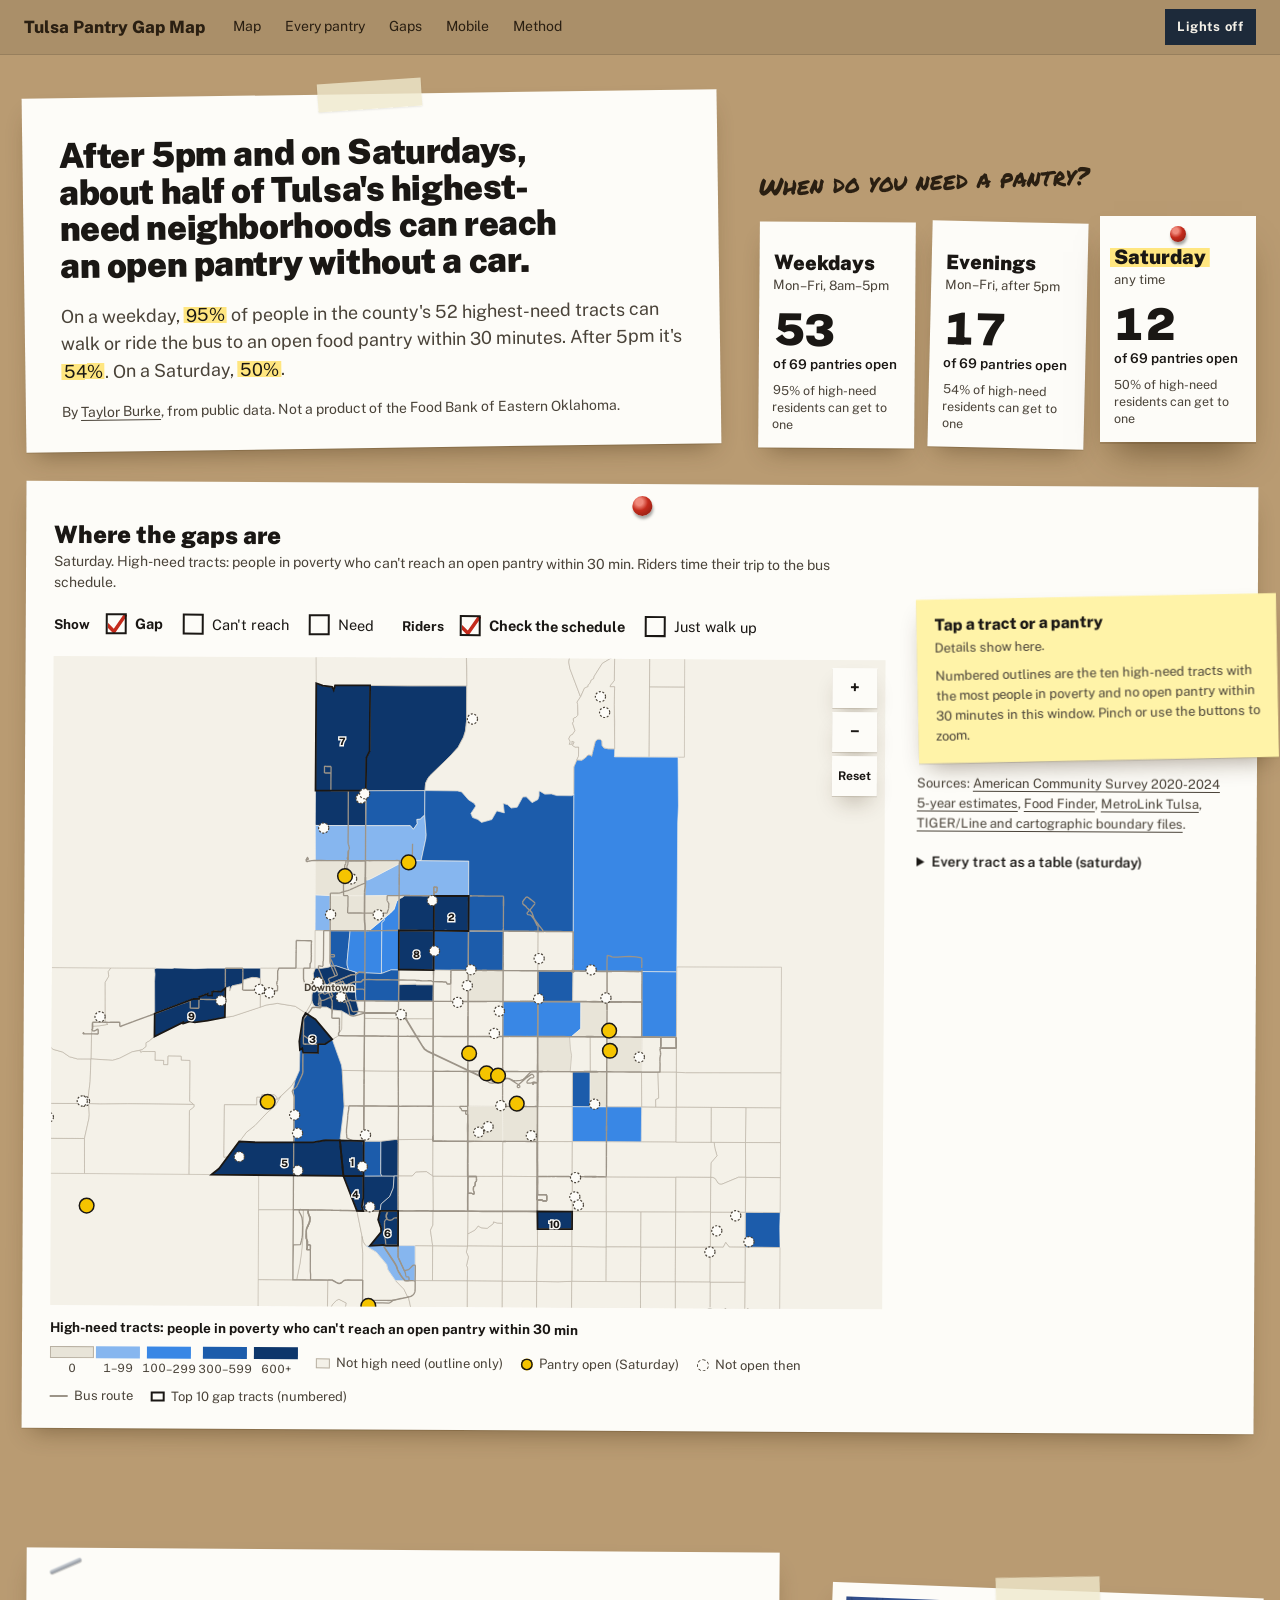
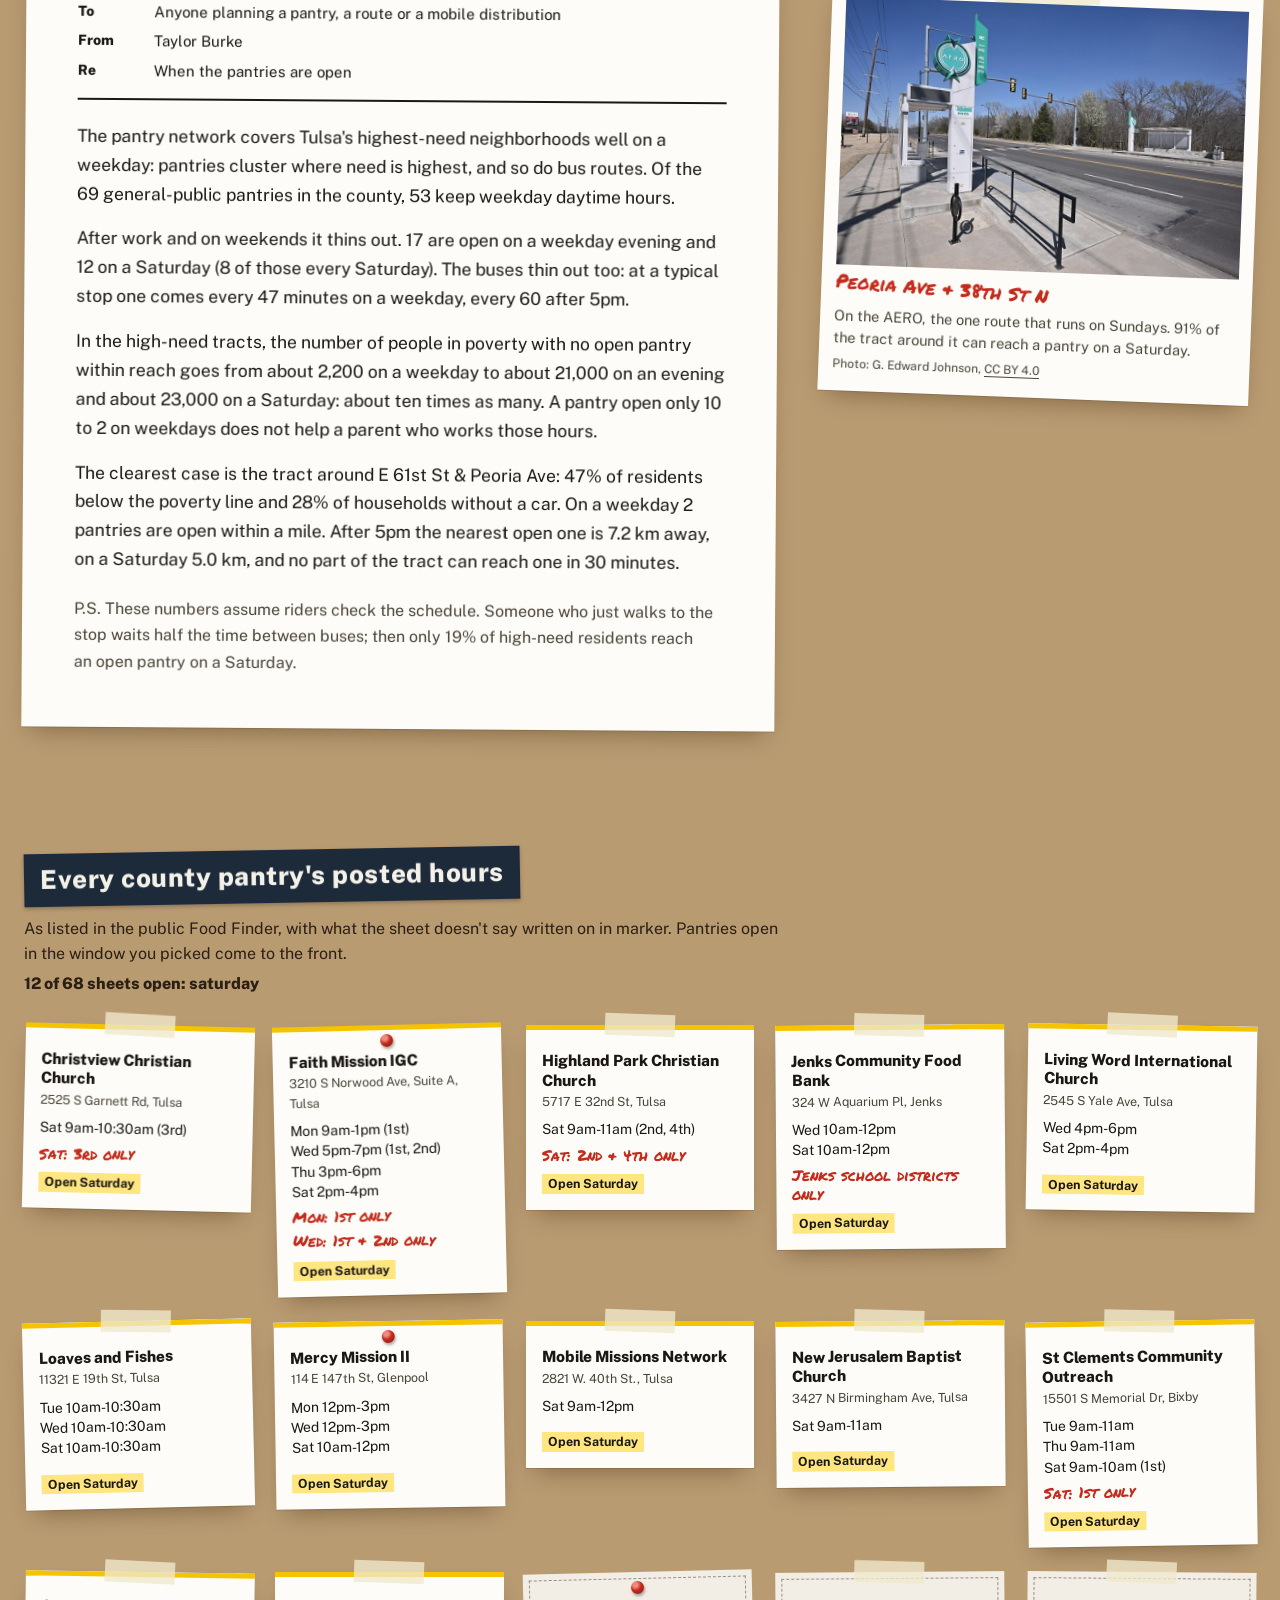
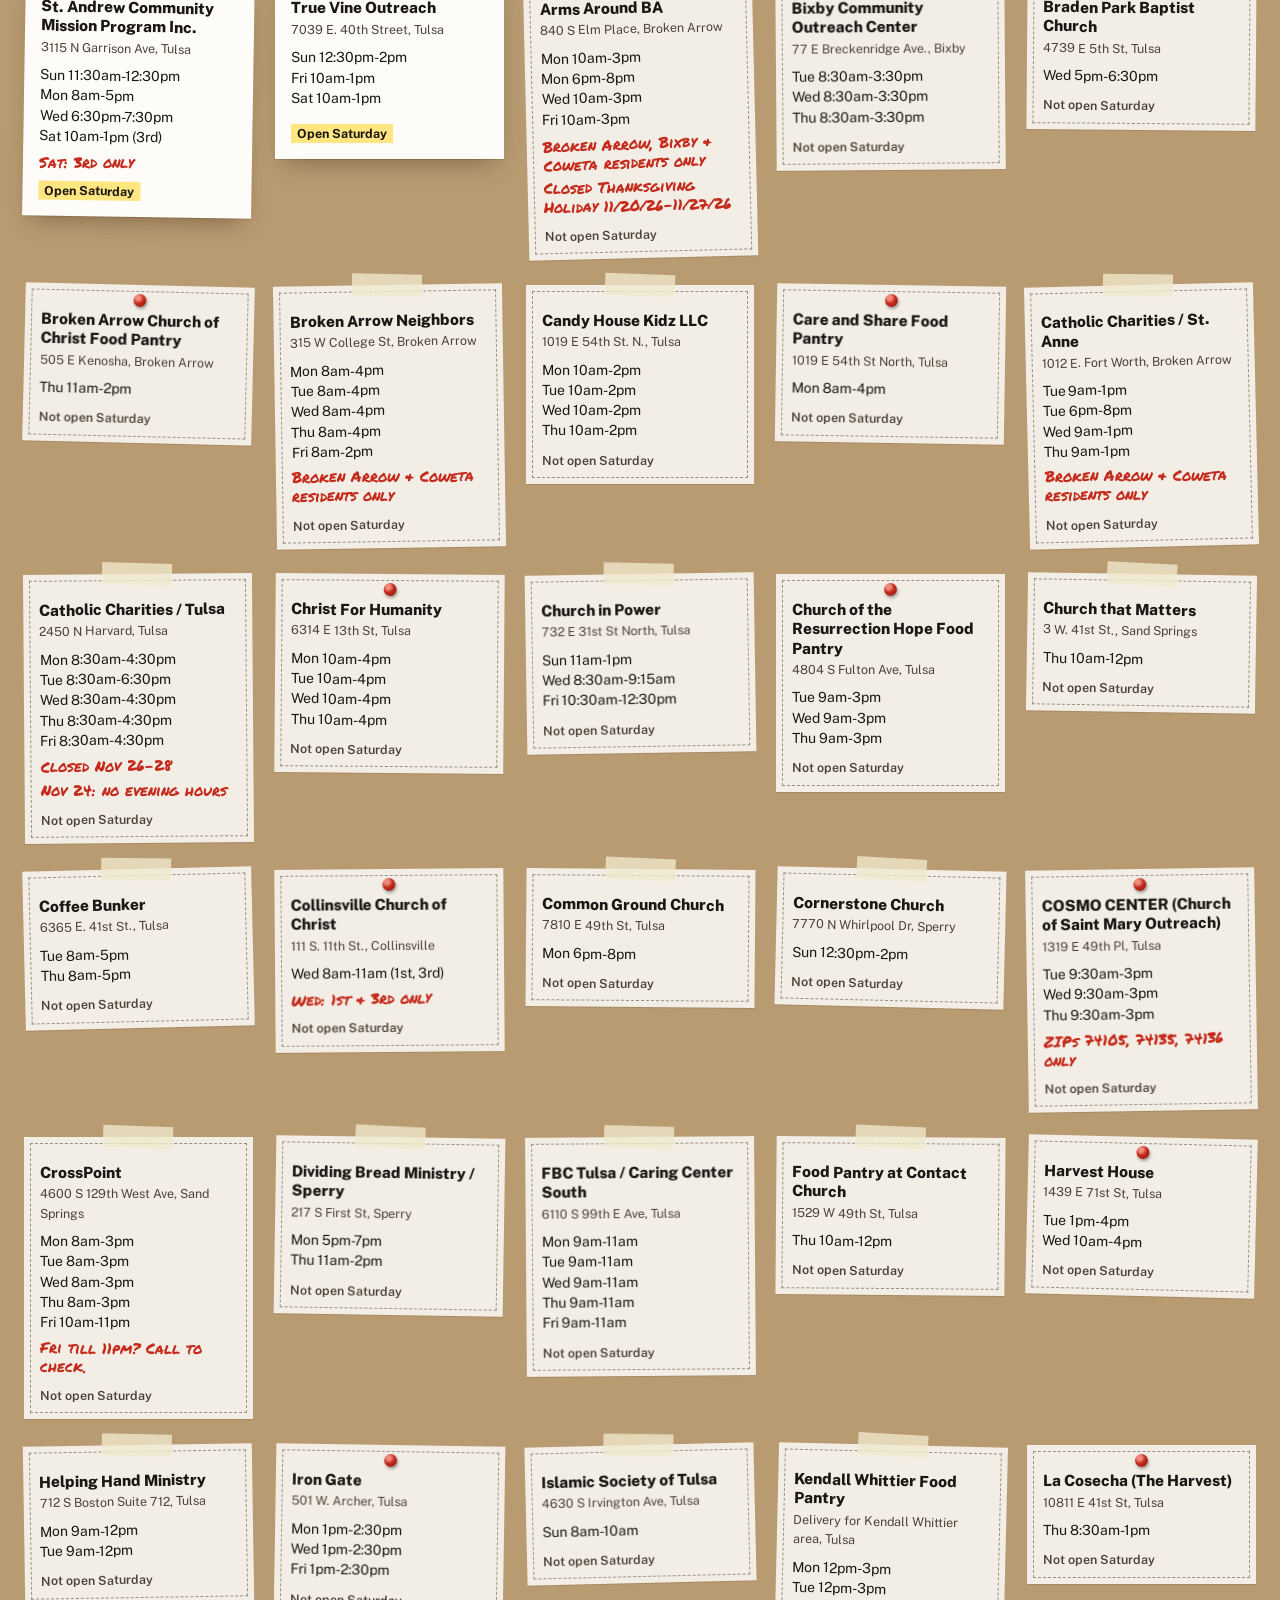
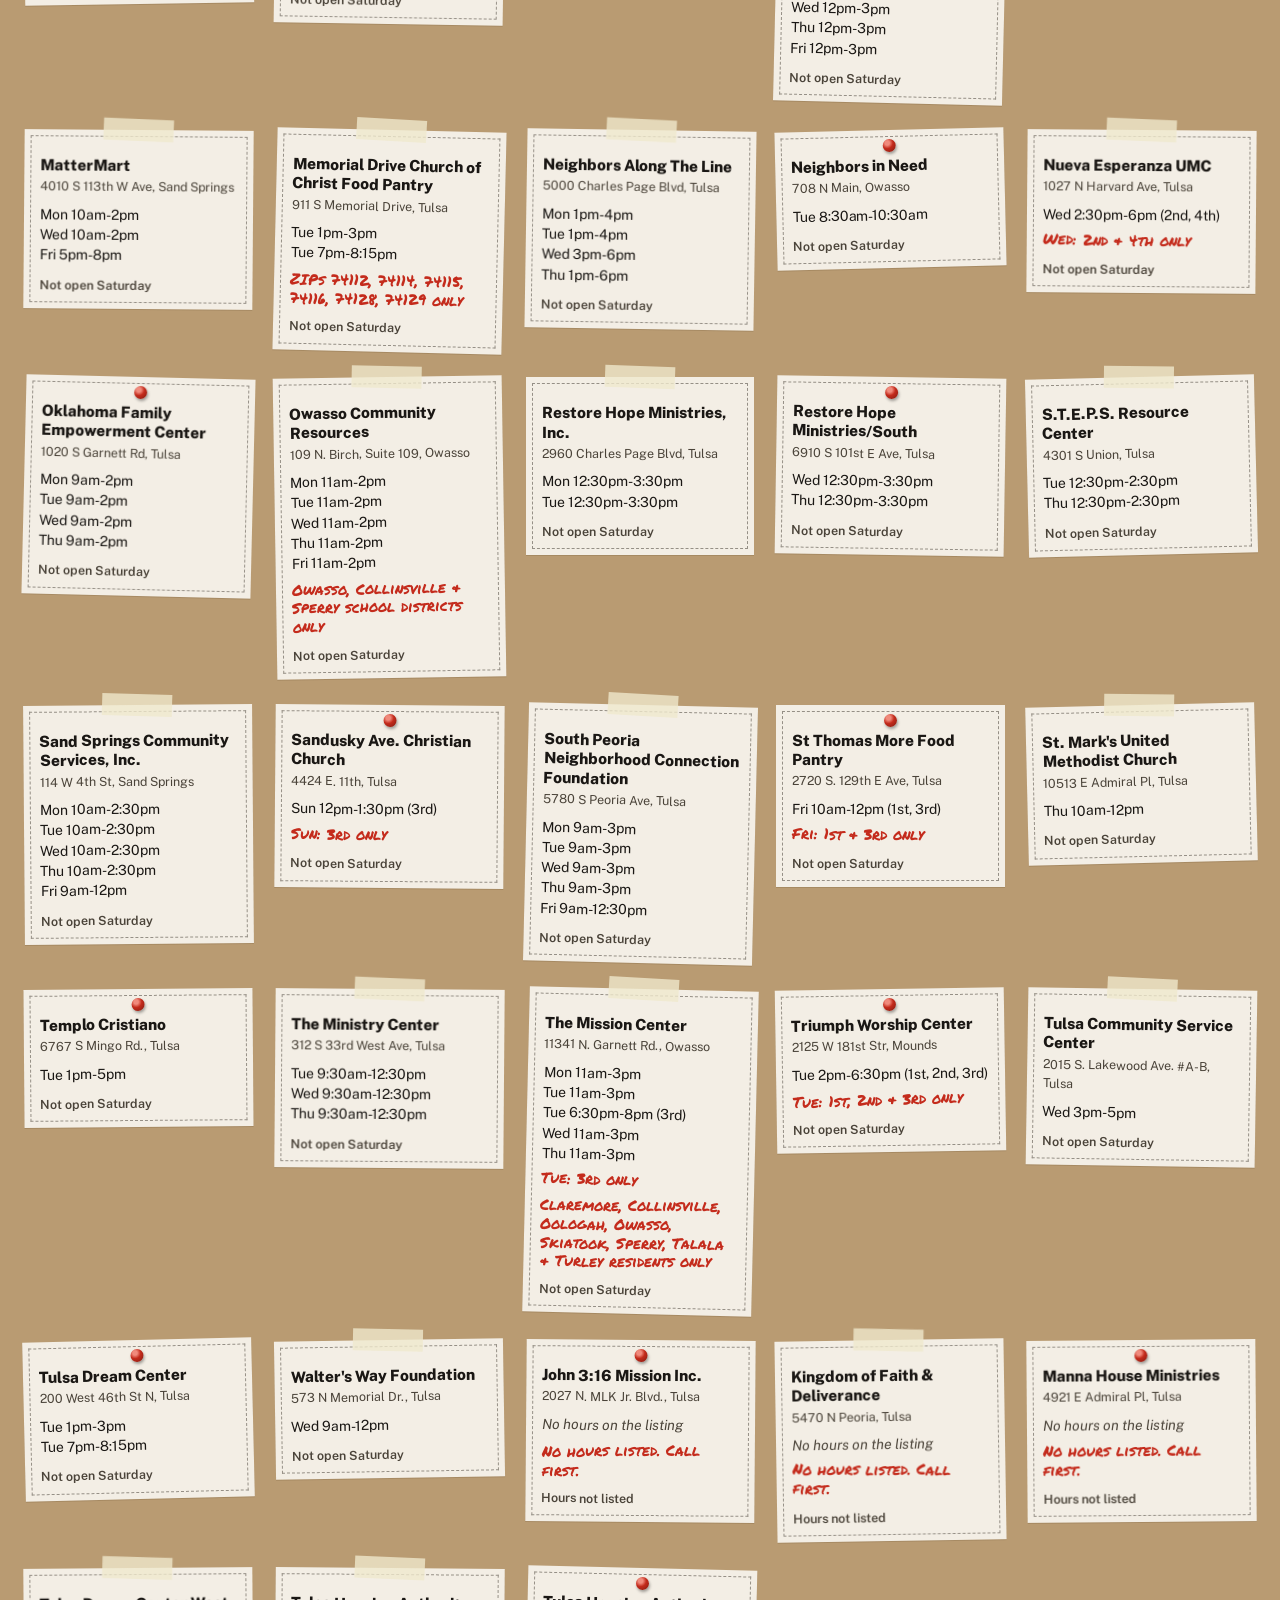
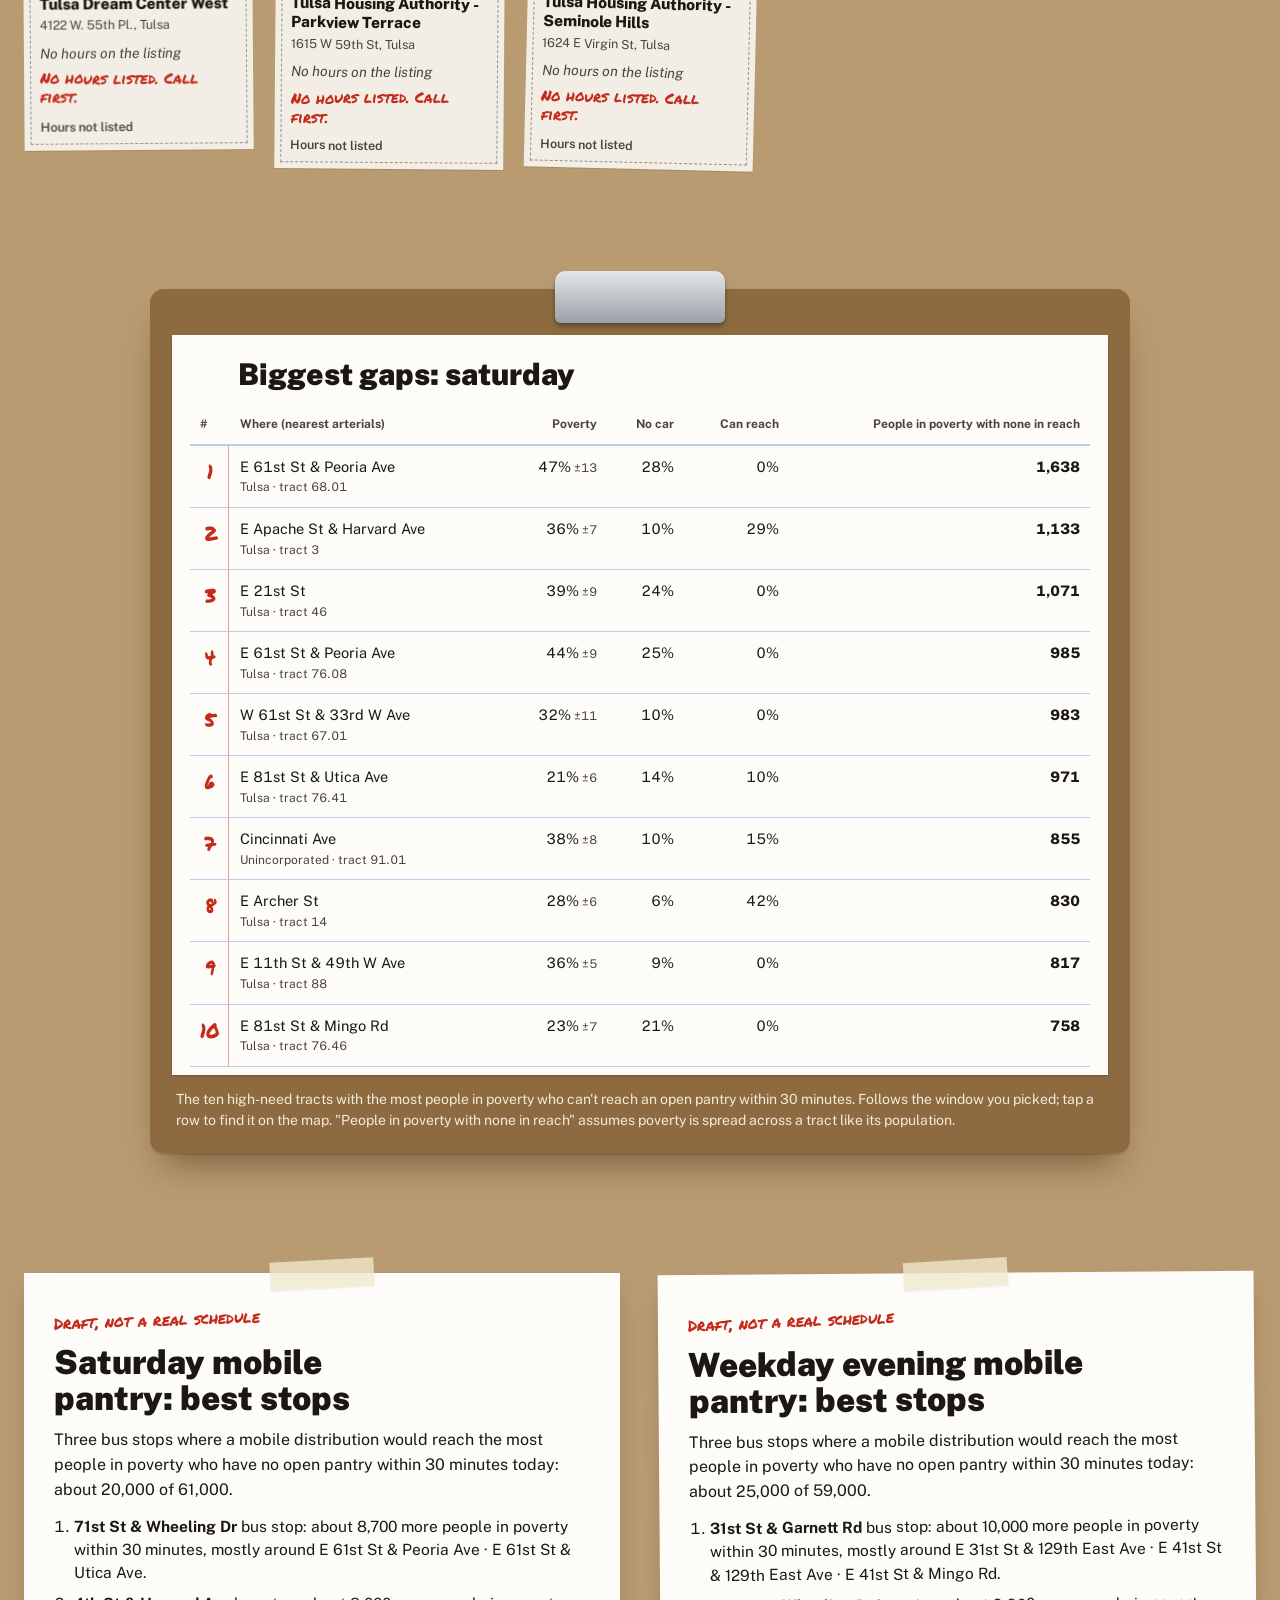
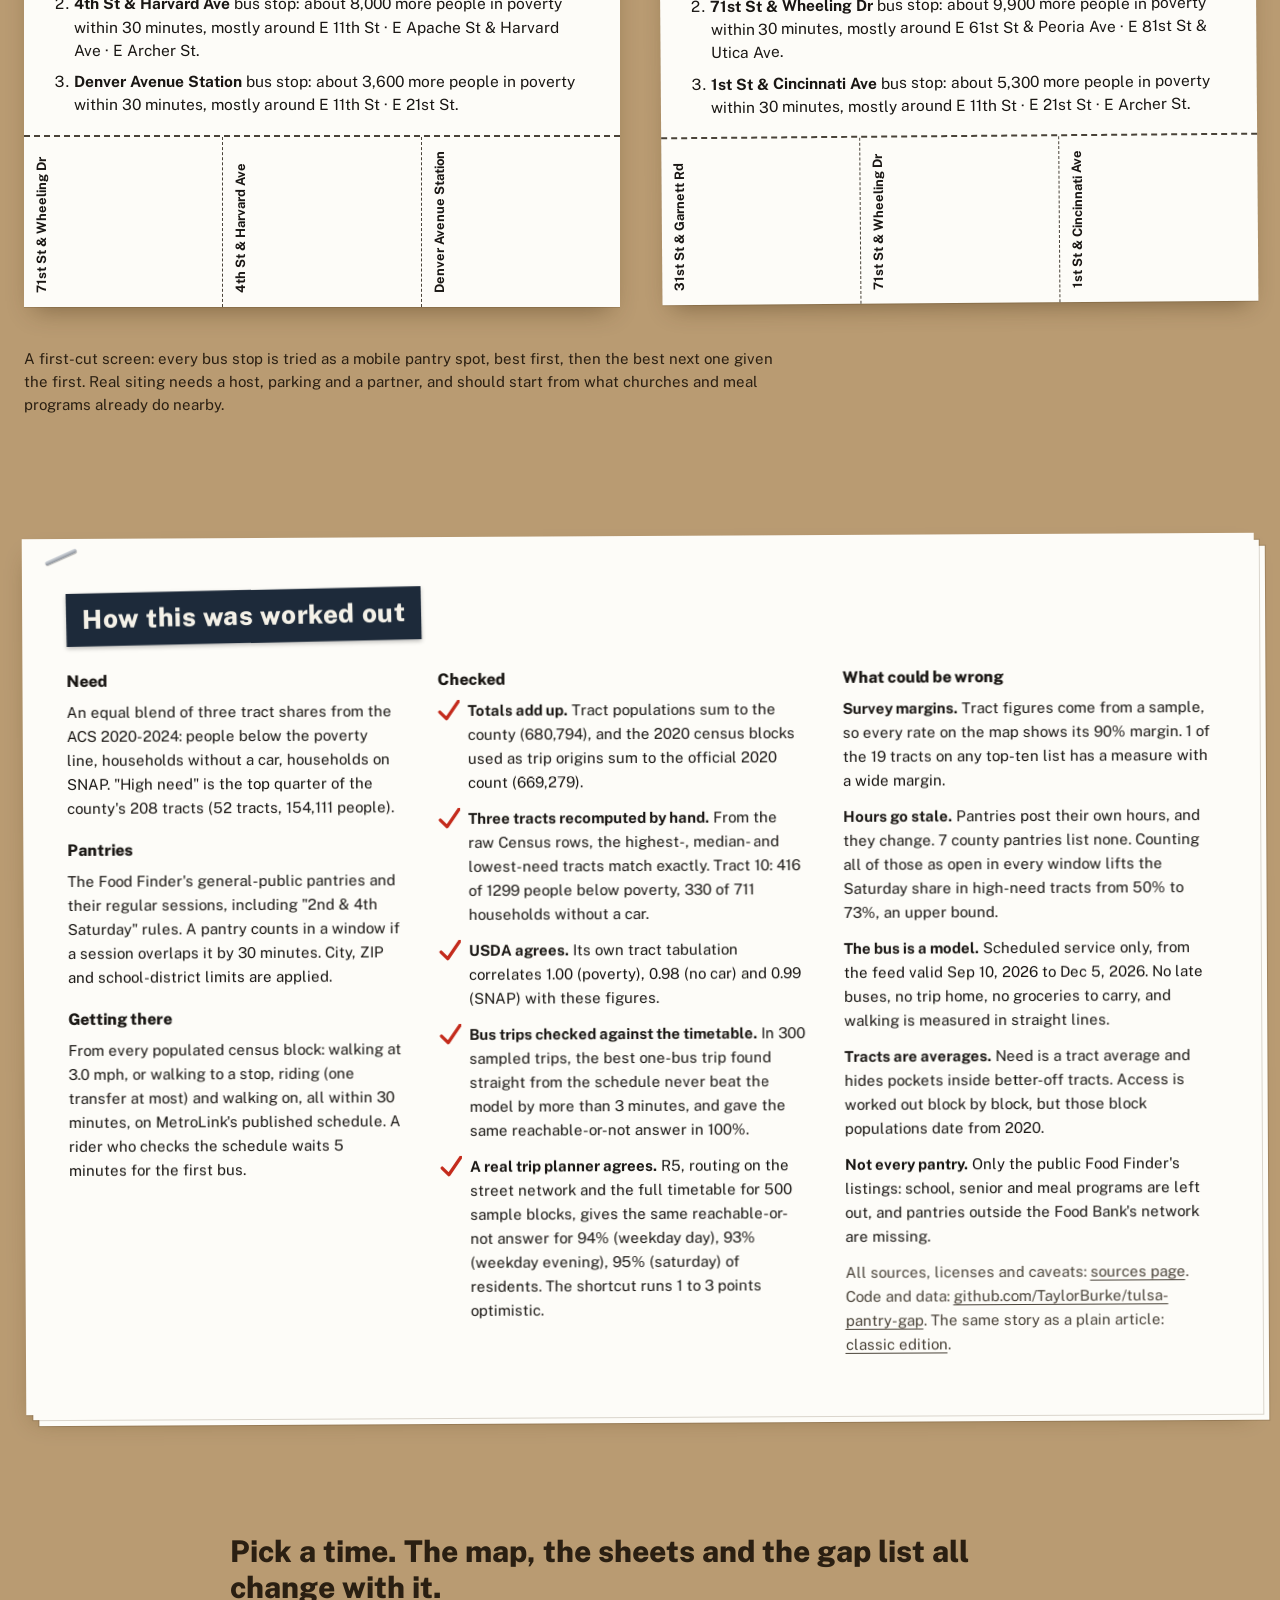
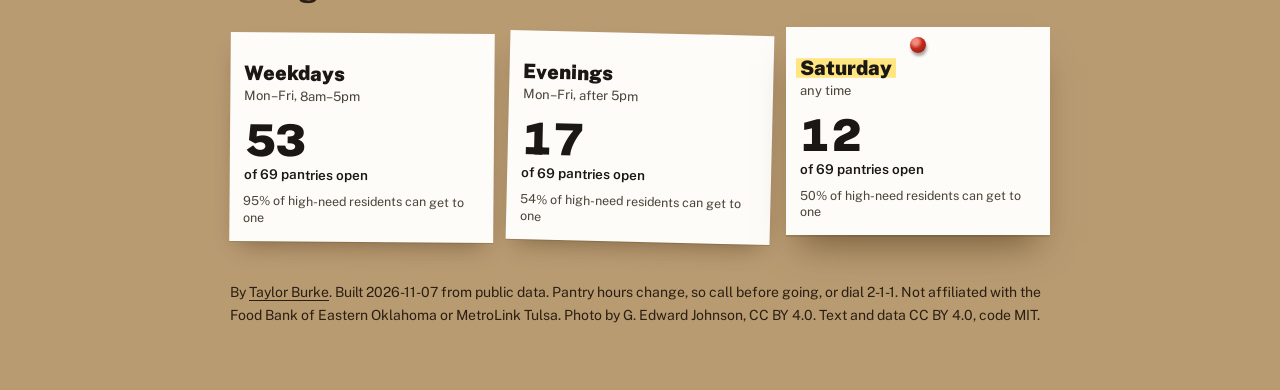
==== commit 20f8e8a2: "Make the bulletin-board edition the default page The board now builds to site/index.html. The articl" ====
--- a/site/index.html
+++ b/site/index.html
@@ -1,110 +1,106 @@
 <!doctype html>
 <html lang="en"><head><meta charset="utf-8"><meta name="viewport" content="width=device-width,initial-scale=1">
 <title>Tulsa Pantry Gap Map</title>
-<meta name="description" content="Where food need is high in Tulsa County but no pantry is open and reachable without a car, on weekdays, weekday evenings and Saturdays.">
-<link rel="icon" href="data:,"><link rel="stylesheet" href="assets/style.css">
+<meta name="description" content="When Tulsa's food pantries are open, and who can reach one without a car: weekdays, weekday evenings and Saturdays.">
+<link rel="icon" href="data:,">
+<link rel="preload" href="assets/fonts/PublicSans-var.woff2" as="font" type="font/woff2" crossorigin>
+<link rel="stylesheet" href="assets/fonts/board-fonts.css"><link rel="stylesheet" href="assets/board.css">
 </head><body>
-<nav class="nav"><div class="nav-in"><a class="nav-home" href="#top">Pantry Gap Map</a>
-<div class="nav-links"><a href="#map-sec">Map</a><a href="#findings">Findings</a><a href="#gaps">Top gaps</a><a href="#mobile">Mobile pantry</a><a href="#method">Method</a><a href="sources.html">Sources</a></div>
-<button id="theme" aria-label="Toggle dark mode" title="Toggle dark mode">◐</button></div></nav>
-<div class="wrap" id="top">
-<header class="mast">
-<p class="eyebrow">Tulsa County · food access without a car</p>
-<h1>Tulsa Pantry Gap Map</h1>
-<p class="dek">In Tulsa County's highest-need neighborhoods, nearly all residents can reach an open food pantry on foot or by bus within 30 minutes on a weekday. After 5pm and on Saturdays, only about half of them can.</p>
-<p class="byline">By <a href="https://www.taylorburke.me/">Taylor Burke</a>. A personal project built only on public data. Not a product of, or endorsed by, the Food Bank of Eastern Oklahoma. Pantry hours as listed in its public Food Finder; bus schedule valid Sep 10, 2026 to Dec 5, 2026.</p>
-<div class="hero"><p class="hero-head">Share of residents in the 52 highest-need tracts who can reach an open pantry within 30 minutes, walking and riding the bus</p>
-<div class="hero-stats"><div><div class="hs-val">95%</div><div class="meter" aria-hidden="true"><i style="width:95.1%"></i></div><div class="hs-lab">Weekday daytime</div><div class="hs-sub">53 of 69 county pantries open</div></div><div><div class="hs-val">54%</div><div class="meter" aria-hidden="true"><i style="width:53.5%"></i></div><div class="hs-lab">Weekday evening (after 5pm)</div><div class="hs-sub">17 of 69 county pantries open</div></div><div><div class="hs-val">50%</div><div class="meter" aria-hidden="true"><i style="width:50.1%"></i></div><div class="hs-lab">Saturday</div><div class="hs-sub">12 of 69 county pantries open</div></div></div></div>
-</header>
+<header class="strip"><a class="strip-title" href="#top">Tulsa Pantry Gap Map</a>
+<nav aria-label="Sections"><a href="#map-fig">Map</a><a href="#wall">Every pantry</a><a href="#gaps">Gaps</a><a href="#mobile">Mobile</a><a href="#packet">Method</a></nav>
+<button id="theme" class="theme" aria-label="Toggle dark mode">Lights</button></header>
+<main id="top">
 
-<section class="part" id="map-sec" style="border-top:0;margin-top:0;padding-top:16px">
-<figure id="map-fig"><figcaption class="title" id="map-title">Where the gaps are</figcaption>
-<figcaption class="sub" id="map-sub"></figcaption>
-<div class="controls">
-<div class="ctl-group"><span class="ctl-lab">When</span><div class="seg" data-ctl="win" role="group" aria-label="Time window">
-<button data-v="weekday_day" aria-pressed="false">Weekday day</button><button data-v="weekday_evening" aria-pressed="false">Weekday evening</button><button data-v="saturday" aria-pressed="true">Saturday</button></div></div>
-<div class="ctl-group"><span class="ctl-lab">Show</span><div class="seg" data-ctl="layer" role="group" aria-label="Map layer">
-<button data-v="gap" aria-pressed="true">Gap</button><button data-v="noaccess" aria-pressed="false">Can't reach</button><button data-v="need" aria-pressed="false">Need</button></div></div>
-<div class="ctl-group"><span class="ctl-lab">Riders</span><div class="seg" data-ctl="wait" role="group" aria-label="Waiting assumption">
-<button data-v="planned" aria-pressed="true">Check the schedule</button><button data-v="walk_up" aria-pressed="false">Just walk up</button></div></div>
+<section class="first">
+<article class="sheet notice" style="--r:-0.8deg"><span class="tape" aria-hidden="true"></span>
+<h1>After 5pm and on Saturdays, about half of Tulsa's highest-need neighborhoods can reach an open pantry without a car.</h1>
+<p class="dek">On a weekday, <mark>95%</mark> of people in the county's 52 highest-need tracts can walk or ride the bus to an open food pantry within 30 minutes. After 5pm it's <mark>54%</mark>. On a Saturday, <mark>50%</mark>.</p>
+<p class="byline">By <a href="https://www.taylorburke.me/">Taylor Burke</a>, from public data. Not a product of the Food Bank of Eastern Oklahoma.</p>
+</article>
+<div class="pick"><p class="pick-q">When do you need a pantry?</p>
+<div class="hours" data-ctl="win" role="group" aria-label="Top: when do you need a pantry?"><button class="hours-sheet" data-v="weekday_day" aria-pressed="false" style="--r:0.45deg"><span class="pin" aria-hidden="true"></span><span class="hs-day">Weekdays</span><span class="hs-when">Mon–Fri, 8am–5pm</span><span class="hs-count">53</span><span class="hs-of">of 69 pantries open</span><span class="hs-reach">95% of high-need residents can get to one</span></button><button class="hours-sheet" data-v="weekday_evening" aria-pressed="false" style="--r:1.35deg"><span class="pin" aria-hidden="true"></span><span class="hs-day">Evenings</span><span class="hs-when">Mon–Fri, after 5pm</span><span class="hs-count">17</span><span class="hs-of">of 69 pantries open</span><span class="hs-reach">54% of high-need residents can get to one</span></button><button class="hours-sheet" data-v="saturday" aria-pressed="true" style="--r:-0.9deg"><span class="pin" aria-hidden="true"></span><span class="hs-day">Saturday</span><span class="hs-when">any time</span><span class="hs-count">12</span><span class="hs-of">of 69 pantries open</span><span class="hs-reach">50% of high-need residents can get to one</span></button></div></div>
+
+<figure class="sheet mapsheet" id="map-fig" style="--r:0.3deg"><span class="pin big" aria-hidden="true"></span>
+<div class="map-main"><figcaption><span class="map-title" id="map-title">Where the gaps are</span><span class="map-sub" id="map-sub"></span></figcaption>
+<div class="ticks">
+<div class="tick-group" data-ctl="layer" role="group" aria-label="Map shows"><span class="tg-lab">Show</span>
+<button data-v="gap" aria-pressed="true">Gap</button><button data-v="noaccess" aria-pressed="false">Can't reach</button><button data-v="need" aria-pressed="false">Need</button></div>
+<div class="tick-group" data-ctl="wait" role="group" aria-label="How riders catch the bus"><span class="tg-lab">Riders</span>
+<button data-v="planned" aria-pressed="true">Check the schedule</button><button data-v="walk_up" aria-pressed="false">Just walk up</button></div>
 </div>
-<div class="map-layout"><div><div class="mapbox"><div id="map"></div>
-<div class="zoom-btns"><button id="zin" aria-label="Zoom in">+</button><button id="zout" aria-label="Zoom out">−</button><button id="zreset" aria-label="Reset zoom">⟲</button></div></div>
+<div class="mapbox"><div id="map"></div>
+<div class="zoom"><button id="zin" aria-label="Zoom in">+</button><button id="zout" aria-label="Zoom out">−</button><button id="zreset" aria-label="Reset zoom">Reset</button></div></div>
 <div class="legend" id="legend"></div></div>
-<aside class="info" id="info" aria-live="polite"></aside></div>
+<div class="map-side"><aside class="sticky" id="info" aria-live="polite"></aside>
 <p class="src">Sources: <a href="sources.html#acs">American Community Survey 2020-2024 5-year estimates</a>, <a href="sources.html#fbeo_finder">Food Finder</a>, <a href="sources.html#gtfs">MetroLink Tulsa</a>, <a href="sources.html#tiger">TIGER/Line and cartographic boundary files</a>.</p>
-<details class="table-view"><summary>Table view: every tract, sorted by the gap (<span id="tract-table-win"></span>)</summary>
-<div class="table-wrap"><table class="data" id="tract-table"><thead><tr><th>Where</th><th class="num">Poverty</th><th class="num">No car</th><th class="num">SNAP</th><th class="num">Reach a pantry</th><th class="num">People in poverty without one</th></tr></thead><tbody></tbody></table></div></details>
-<details class="table-view"><summary>Table view: the 69 general-public pantries in the county and their listed hours</summary>
-<div class="table-wrap"><table class="data"><thead><tr><th>Pantry</th><th>Listed hours</th><th class="num">Wkday</th><th class="num">Eve</th><th class="num">Sat</th></tr></thead><tbody><tr><td>Bixby Community Outreach Center<small style="display:block;color:var(--muted)">77 E Breckenridge Ave., Bixby</small></td><td>Tue 8:30am-3:30pm; Wed 8:30am-3:30pm; Thu 8:30am-3:30pm</td><td class="num">●</td><td class="num"></td><td class="num"></td></tr><tr><td>St Clements Community Outreach<small style="display:block;color:var(--muted)">15501 S Memorial Dr, Bixby</small></td><td>Tue 9am-11am; Thu 9am-11am; Sat 9am-10am (1st)</td><td class="num">●</td><td class="num"></td><td class="num">●</td></tr><tr><td>Arms Around BA<small style="display:block;color:var(--muted)">840 S Elm Place, Broken Arrow</small></td><td>Mon 10am-3pm; Mon 6pm-8pm; Wed 10am-3pm; Fri 10am-3pm</td><td class="num">●</td><td class="num">●</td><td class="num"></td></tr><tr><td>Broken Arrow Church of Christ Food Pantry<small style="display:block;color:var(--muted)">505 E Kenosha, Broken Arrow</small></td><td>Thu 11am-2pm</td><td class="num">●</td><td class="num"></td><td class="num"></td></tr><tr><td>Broken Arrow Neighbors<small style="display:block;color:var(--muted)">315 W College St, Broken Arrow</small></td><td>Mon 8am-4pm; Tue 8am-4pm; Wed 8am-4pm; Thu 8am-4pm; Fri 8am-2pm</td><td class="num">●</td><td class="num"></td><td class="num"></td></tr><tr><td>Catholic Charities / St. Anne<small style="display:block;color:var(--muted)">1012 E. Fort Worth, Broken Arrow</small></td><td>Tue 9am-1pm; Tue 6pm-8pm; Wed 9am-1pm; Thu 9am-1pm</td><td class="num">●</td><td class="num">●</td><td class="num"></td></tr><tr><td>Collinsville Church of Christ<small style="display:block;color:var(--muted)">111 S. 11th St., Collinsville</small></td><td>Wed 8am-11am (1st, 3rd)</td><td class="num">●</td><td class="num"></td><td class="num"></td></tr><tr><td>Mercy Mission II<small style="display:block;color:var(--muted)">114 E 147th St, Glenpool</small></td><td>Mon 12pm-3pm; Wed 12pm-3pm; Sat 10am-12pm</td><td class="num">●</td><td class="num"></td><td class="num">●</td></tr><tr><td>Jenks Community Food Bank<small style="display:block;color:var(--muted)">324 W Aquarium Pl, Jenks</small></td><td>Wed 10am-12pm; Sat 10am-12pm</td><td class="num">●</td><td class="num"></td><td class="num">●</td></tr><tr><td>Triumph Worship Center<small style="display:block;color:var(--muted)">2125 W 181st Str, Mounds</small></td><td>Tue 2pm-6:30pm (1st, 2nd, 3rd)</td><td class="num">●</td><td class="num">●</td><td class="num"></td></tr><tr><td>Neighbors in Need<small style="display:block;color:var(--muted)">708 N Main, Owasso</small></td><td>Tue 8:30am-10:30am</td><td class="num">●</td><td class="num"></td><td class="num"></td></tr><tr><td>Owasso Community Resources<small style="display:block;color:var(--muted)">109 N. Birch, Suite 109, Owasso</small></td><td>Mon 11am-2pm; Tue 11am-2pm; Wed 11am-2pm; Thu 11am-2pm; Fri 11am-2pm</td><td class="num">●</td><td class="num"></td><td class="num"></td></tr><tr><td>The Mission Center<small style="display:block;color:var(--muted)">11341 N. Garnett Rd., Owasso</small></td><td>Mon 11am-3pm; Tue 11am-3pm; Tue 6:30pm-8pm (3rd); Wed 11am-3pm; Thu 11am-3pm</td><td class="num">●</td><td class="num">●</td><td class="num"></td></tr><tr><td>Church that Matters<small style="display:block;color:var(--muted)">3 W. 41st St., Sand Springs</small></td><td>Thu 10am-12pm</td><td class="num">●</td><td class="num"></td><td class="num"></td></tr><tr><td>CrossPoint<small style="display:block;color:var(--muted)">4600 S 129th West Ave, Sand Springs</small></td><td>Mon 8am-3pm; Tue 8am-3pm; Wed 8am-3pm; Thu 8am-3pm; Fri 10am-11pm</td><td class="num">●</td><td class="num">●</td><td class="num"></td></tr><tr><td>MatterMart<small style="display:block;color:var(--muted)">4010 S 113th W Ave, Sand Springs</small></td><td>Mon 10am-2pm; Wed 10am-2pm; Fri 5pm-8pm</td><td class="num">●</td><td class="num">●</td><td class="num"></td></tr><tr><td>Sand Springs Community Services, Inc.<small style="display:block;color:var(--muted)">114 W 4th St, Sand Springs</small></td><td>Mon 10am-2:30pm; Tue 10am-2:30pm; Wed 10am-2:30pm; Thu 10am-2:30pm; Fri 9am-12pm</td><td class="num">●</td><td class="num"></td><td class="num"></td></tr><tr><td>Cornerstone Church<small style="display:block;color:var(--muted)">7770 N Whirlpool Dr, Sperry</small></td><td>Sun 12:30pm-2pm</td><td class="num"></td><td class="num"></td><td class="num"></td></tr><tr><td>Dividing  Bread Ministry / Sperry<small style="display:block;color:var(--muted)">217 S First St, Sperry</small></td><td>Mon 5pm-7pm; Thu 11am-2pm</td><td class="num">●</td><td class="num">●</td><td class="num"></td></tr><tr><td>Braden Park Baptist Church<small style="display:block;color:var(--muted)">4739 E 5th St, Tulsa</small></td><td>Wed 5pm-6:30pm</td><td class="num"></td><td class="num">●</td><td class="num"></td></tr><tr><td>COSMO CENTER (Church of Saint Mary Outreach)<small style="display:block;color:var(--muted)">1319 E 49th Pl, Tulsa</small></td><td>Tue 9:30am-3pm; Wed 9:30am-3pm; Thu 9:30am-3pm</td><td class="num">●</td><td class="num"></td><td class="num"></td></tr><tr><td>Candy House Kidz LLC<small style="display:block;color:var(--muted)">1019 E 54th St. N., Tulsa</small></td><td>Mon 10am-2pm; Tue 10am-2pm; Wed 10am-2pm; Thu 10am-2pm</td><td class="num">●</td><td class="num"></td><td class="num"></td></tr><tr><td>Care and Share Food Pantry<small style="display:block;color:var(--muted)">1019 E 54th St North, Tulsa</small></td><td>Mon 8am-4pm</td><td class="num">●</td><td class="num"></td><td class="num"></td></tr><tr><td>Catholic Charities / Tulsa<small style="display:block;color:var(--muted)">2450 N Harvard, Tulsa</small></td><td>Mon 8:30am-4:30pm; Tue 8:30am-6:30pm; Wed 8:30am-4:30pm; Thu 8:30am-4:30pm; Fri 8:30am-4:30pm</td><td class="num">●</td><td class="num">●</td><td class="num"></td></tr><tr><td>Christ For Humanity<small style="display:block;color:var(--muted)">6314 E 13th St, Tulsa</small></td><td>Mon 10am-4pm; Tue 10am-4pm; Wed 10am-4pm; Thu 10am-4pm</td><td class="num">●</td><td class="num"></td><td class="num"></td></tr><tr><td>Christview Christian Church<small style="display:block;color:var(--muted)">2525 S Garnett Rd, Tulsa</small></td><td>Sat 9am-10:30am (3rd)</td><td class="num"></td><td class="num"></td><td class="num">●</td></tr><tr><td>Church in Power<small style="display:block;color:var(--muted)">732 E 31st St North, Tulsa</small></td><td>Sun 11am-1pm; Wed 8:30am-9:15am; Fri 10:30am-12:30pm</td><td class="num">●</td><td class="num"></td><td class="num"></td></tr><tr><td>Church of the Resurrection Hope Food Pantry<small style="display:block;color:var(--muted)">4804 S Fulton Ave, Tulsa</small></td><td>Tue 9am-3pm; Wed 9am-3pm; Thu 9am-3pm</td><td class="num">●</td><td class="num"></td><td class="num"></td></tr><tr><td>Coffee Bunker<small style="display:block;color:var(--muted)">6365 E. 41st St., Tulsa</small></td><td>Tue 8am-5pm; Thu 8am-5pm</td><td class="num">●</td><td class="num"></td><td class="num"></td></tr><tr><td>Common Ground Church<small style="display:block;color:var(--muted)">7810 E 49th St, Tulsa</small></td><td>Mon 6pm-8pm</td><td class="num"></td><td class="num">●</td><td class="num"></td></tr><tr><td>FBC Tulsa / Caring Center South<small style="display:block;color:var(--muted)">6110 S 99th E Ave, Tulsa</small></td><td>Mon 9am-11am; Tue 9am-11am; Wed 9am-11am; Thu 9am-11am; Fri 9am-11am</td><td class="num">●</td><td class="num"></td><td class="num"></td></tr><tr><td>Faith Mission IGC<small style="display:block;color:var(--muted)">3210 S Norwood Ave, Suite A, Tulsa</small></td><td>Mon 9am-1pm (1st); Wed 5pm-7pm (1st, 2nd); Thu 3pm-6pm; Sat 2pm-4pm</td><td class="num">●</td><td class="num">●</td><td class="num">●</td></tr><tr><td>Food Pantry at Contact Church<small style="display:block;color:var(--muted)">1529 W 49th St, Tulsa</small></td><td>Thu 10am-12pm</td><td class="num">●</td><td class="num"></td><td class="num"></td></tr><tr><td>Harvest House<small style="display:block;color:var(--muted)">1439 E 71st St, Tulsa</small></td><td>Tue 1pm-4pm; Wed 10am-4pm</td><td class="num">●</td><td class="num"></td><td class="num"></td></tr><tr><td>Helping Hand Ministry<small style="display:block;color:var(--muted)">712 S Boston Suite 712, Tulsa</small></td><td>Mon 9am-12pm; Tue 9am-12pm</td><td class="num">●</td><td class="num"></td><td class="num"></td></tr><tr><td>Highland Park Christian Church<small style="display:block;color:var(--muted)">5717 E 32nd St, Tulsa</small></td><td>Sat 9am-11am (2nd, 4th)</td><td class="num"></td><td class="num"></td><td class="num">●</td></tr><tr><td>Iron Gate<small style="display:block;color:var(--muted)">501 West Archer, Tulsa</small></td><td>Hours not listed</td><td class="num"></td><td class="num"></td><td class="num"></td></tr><tr><td>Iron Gate<small style="display:block;color:var(--muted)">501 W. Archer, Tulsa</small></td><td>Mon 1pm-2:30pm; Wed 1pm-2:30pm; Fri 1pm-2:30pm</td><td class="num">●</td><td class="num"></td><td class="num"></td></tr><tr><td>Islamic Society of Tulsa<small style="display:block;color:var(--muted)">4630 S Irvington Ave, Tulsa</small></td><td>Sun 8am-10am</td><td class="num"></td><td class="num"></td><td class="num"></td></tr><tr><td>John 3:16 Mission Inc.<small style="display:block;color:var(--muted)">2027 N. MLK Jr. Blvd., Tulsa</small></td><td>Hours not listed</td><td class="num"></td><td class="num"></td><td class="num"></td></tr><tr><td>Kendall Whittier Food Pantry<small style="display:block;color:var(--muted)">Delivery for Kendall Whittier area, Tulsa</small></td><td>Mon 12pm-3pm; Tue 12pm-3pm; Wed 12pm-3pm; Thu 12pm-3pm; Fri 12pm-3pm</td><td class="num">●</td><td class="num"></td><td class="num"></td></tr><tr><td>Kingdom of Faith &amp; Deliverance<small style="display:block;color:var(--muted)">5470 N Peoria, Tulsa</small></td><td>Hours not listed</td><td class="num"></td><td class="num"></td><td class="num"></td></tr><tr><td>La Cosecha (The Harvest)<small style="display:block;color:var(--muted)">10811 E 41st St, Tulsa</small></td><td>Thu 8:30am-1pm</td><td class="num">●</td><td class="num"></td><td class="num"></td></tr><tr><td>Living Word International Church<small style="display:block;color:var(--muted)">2545 S Yale Ave, Tulsa</small></td><td>Wed 4pm-6pm; Sat 2pm-4pm</td><td class="num">●</td><td class="num">●</td><td class="num">●</td></tr><tr><td>Loaves and Fishes<small style="display:block;color:var(--muted)">11321 E 19th St, Tulsa</small></td><td>Tue 10am-10:30am; Wed 10am-10:30am; Sat 10am-10:30am</td><td class="num">●</td><td class="num"></td><td class="num">●</td></tr><tr><td>Manna House Ministries<small style="display:block;color:var(--muted)">4921 E Admiral Pl, Tulsa</small></td><td>Hours not listed</td><td class="num"></td><td class="num"></td><td class="num"></td></tr><tr><td>Memorial Drive Church of Christ Food Pantry<small style="display:block;color:var(--muted)">911 S Memorial Drive, Tulsa</small></td><td>Tue 1pm-3pm; Tue 7pm-8:15pm</td><td class="num">●</td><td class="num">●</td><td class="num"></td></tr><tr><td>Mobile Missions Network<small style="display:block;color:var(--muted)">2821 W. 40th St., Tulsa</small></td><td>Sat 9am-12pm</td><td class="num"></td><td class="num"></td><td class="num">●</td></tr><tr><td>Neighbors Along The Line<small style="display:block;color:var(--muted)">5000 Charles Page Blvd, Tulsa</small></td><td>Mon 1pm-4pm; Tue 1pm-4pm; Wed 3pm-6pm; Thu 1pm-6pm</td><td class="num">●</td><td class="num">●</td><td class="num"></td></tr><tr><td>New Jerusalem Baptist Church<small style="display:block;color:var(--muted)">3427 N Birmingham Ave, Tulsa</small></td><td>Sat 9am-11am</td><td class="num"></td><td class="num"></td><td class="num">●</td></tr><tr><td>Nueva Esperanza UMC<small style="display:block;color:var(--muted)">1027 N Harvard Ave, Tulsa</small></td><td>Wed 2:30pm-6pm (2nd, 4th)</td><td class="num">●</td><td class="num">●</td><td class="num"></td></tr><tr><td>Oklahoma Family Empowerment Center<small style="display:block;color:var(--muted)">1020 S Garnett Rd, Tulsa</small></td><td>Mon 9am-2pm; Tue 9am-2pm; Wed 9am-2pm; Thu 9am-2pm</td><td class="num">●</td><td class="num"></td><td class="num"></td></tr><tr><td>Restore Hope Ministries, Inc.<small style="display:block;color:var(--muted)">2960 Charles Page Blvd, Tulsa</small></td><td>Mon 12:30pm-3:30pm; Tue 12:30pm-3:30pm</td><td class="num">●</td><td class="num"></td><td class="num"></td></tr><tr><td>Restore Hope Ministries/South<small style="display:block;color:var(--muted)">6910 S 101st E Ave, Tulsa</small></td><td>Wed 12:30pm-3:30pm; Thu 12:30pm-3:30pm</td><td class="num">●</td><td class="num"></td><td class="num"></td></tr><tr><td>S.T.E.P.S. Resource Center<small style="display:block;color:var(--muted)">4301 S Union, Tulsa</small></td><td>Tue 12:30pm-2:30pm; Thu 12:30pm-2:30pm</td><td class="num">●</td><td class="num"></td><td class="num"></td></tr><tr><td>Sandusky Ave. Christian Church<small style="display:block;color:var(--muted)">4424 E. 11th, Tulsa</small></td><td>Sun 12pm-1:30pm (3rd)</td><td class="num"></td><td class="num"></td><td class="num"></td></tr><tr><td>South Peoria Neighborhood Connection Foundation<small style="display:block;color:var(--muted)">5780 S Peoria Ave, Tulsa</small></td><td>Mon 9am-3pm; Tue 9am-3pm; Wed 9am-3pm; Thu 9am-3pm; Fri 9am-12:30pm</td><td class="num">●</td><td class="num"></td><td class="num"></td></tr><tr><td>St Thomas More Food Pantry<small style="display:block;color:var(--muted)">2720 S. 129th E Ave, Tulsa</small></td><td>Fri 10am-12pm (1st, 3rd)</td><td class="num">●</td><td class="num"></td><td class="num"></td></tr><tr><td>St. Andrew Community Mission Program Inc.<small style="display:block;color:var(--muted)">3115 N Garrison Ave, Tulsa</small></td><td>Sun 11:30am-12:30pm; Mon 8am-5pm; Wed 6:30pm-7:30pm; Sat 10am-1pm (3rd)</td><td class="num">●</td><td class="num">●</td><td class="num">●</td></tr><tr><td>St. Mark&#x27;s United Methodist Church<small style="display:block;color:var(--muted)">10513 E Admiral Pl, Tulsa</small></td><td>Thu 10am-12pm</td><td class="num">●</td><td class="num"></td><td class="num"></td></tr><tr><td>Templo Cristiano<small style="display:block;color:var(--muted)">6767 S Mingo Rd., Tulsa</small></td><td>Tue 1pm-5pm</td><td class="num">●</td><td class="num"></td><td class="num"></td></tr><tr><td>The Ministry Center<small style="display:block;color:var(--muted)">312 S 33rd West Ave, Tulsa</small></td><td>Tue 9:30am-12:30pm; Wed 9:30am-12:30pm; Thu 9:30am-12:30pm</td><td class="num">●</td><td class="num"></td><td class="num"></td></tr><tr><td>True Vine Outreach<small style="display:block;color:var(--muted)">7039 E. 40th Street, Tulsa</small></td><td>Sun 12:30pm-2pm; Fri 10am-1pm; Sat 10am-1pm</td><td class="num">●</td><td class="num"></td><td class="num">●</td></tr><tr><td>Tulsa Community Service Center<small style="display:block;color:var(--muted)">2015 S. Lakewood Ave. #A-B, Tulsa</small></td><td>Wed 3pm-5pm</td><td class="num">●</td><td class="num"></td><td class="num"></td></tr><tr><td>Tulsa Dream Center<small style="display:block;color:var(--muted)">200 West 46th St N, Tulsa</small></td><td>Tue 1pm-3pm; Tue 7pm-8:15pm</td><td class="num">●</td><td class="num">●</td><td class="num"></td></tr><tr><td>Tulsa Dream Center West<small style="display:block;color:var(--muted)">4122 W. 55th Pl., Tulsa</small></td><td>Hours not listed</td><td class="num"></td><td class="num"></td><td class="num"></td></tr><tr><td>Tulsa Housing Authority - Parkview Terrace<small style="display:block;color:var(--muted)">1615 W 59th St, Tulsa</small></td><td>Hours not listed</td><td class="num"></td><td class="num"></td><td class="num"></td></tr><tr><td>Tulsa Housing Authority - Seminole Hills<small style="display:block;color:var(--muted)">1624 E Virgin St, Tulsa</small></td><td>Hours not listed</td><td class="num"></td><td class="num"></td><td class="num"></td></tr><tr><td>Walter&#x27;s Way Foundation<small style="display:block;color:var(--muted)">573 N Memorial Dr., Tulsa</small></td><td>Wed 9am-12pm</td><td class="num">●</td><td class="num"></td><td class="num"></td></tr></tbody></table></div></details>
+<details class="table-view"><summary>Every tract as a table (<span id="tract-table-win"></span>)</summary>
+<div class="table-scroll"><table class="ruled" id="tract-table"><thead><tr><th>Where</th><th class="num">Poverty</th><th class="num">No car</th><th class="num">SNAP</th><th class="num">Can reach</th><th class="num">People in poverty with none in reach</th></tr></thead><tbody></tbody></table></div></details></div>
 </figure>
 </section>
 
-<section class="part" id="findings"><h2>It's not where the pantries are. It's when they're open.</h2>
-<div class="prose">
-<p class="lede">On a weekday daytime, the pantry network reaches Tulsa's highest-need tracts well: 95% of their residents can get to an open pantry within 30 minutes without a car. Pantries cluster where need is highest, and so do bus routes.</p>
-<p>The network thins out after work and on weekends. Of the 69 general-public pantries in the county, <strong>53</strong> hold regular weekday daytime hours, <strong>17</strong> are open on a weekday evening after 5pm, and <strong>12</strong> on a Saturday (8 of those every Saturday, the rest once or twice a month). Buses thin out too: at the typical stop a bus comes every 47 minutes on a weekday daytime, every 60 after 5pm and every 50 on Saturday, and the last runs of the day start around 9pm.</p>
-<p>In the high-need tracts, the number of people in poverty with no open pantry within reach goes from about 2,200 on a weekday to about 21,000 on a weekday evening and about 23,000 on Saturday, roughly tenfold. A pantry open only 10 to 2 on weekdays does not help a parent who works those hours.</p>
-</div>
-<div class="kpis">
-<div class="tile"><div class="lab">Pantries open: weekday day / evening / Saturday</div><div class="val">53 / 17 / 12</div><div class="sub">general-public pantries in Tulsa County with listed hours in each window</div></div>
-<div class="tile"><div class="lab">People in poverty in high-need tracts with no open pantry in reach on Saturday</div><div class="val">~23,000</div><div class="sub">vs ~2,200 on a weekday daytime</div></div>
-<div class="tile"><div class="lab">Zero-car households countywide with no open pantry in reach on Saturday</div><div class="val">~11,100</div><div class="sub">of 17,116 households without a car in the county</div></div>
-</div>
-<div class="prose">
-<h3>The clearest case: E 61st St &amp; Peoria Ave</h3>
-<p>The tract around E 61st St &amp; Peoria Ave (tract 68.01) is among the county's highest-need: 47% of residents below the poverty line (±13 points) and 28% of households without a car. On weekdays 2 pantries are open within a mile of where its residents live. After 5pm the nearest open one is 7.2 km away, and on Saturday 5.0 km; no part of the tract can reach one in 30 minutes. It tops both the evening and the Saturday gap lists.</p>
-<h3>How much the bus assumption matters</h3>
-<p>These figures assume a rider who checks the schedule and leaves home to meet the bus. Someone who just walks to the stop waits half the time between buses on average, and on a route that comes once an hour that is the whole budget. Under that assumption only 78% of high-need residents reach an open pantry on a weekday, 34% on an evening and 19% on Saturday. The <em>Riders</em> switch on the map shows both.</p>
-<h3>Countywide</h3>
-<p>Across the whole county, 59% of residents can reach an open pantry without a car on a weekday, 30% on an evening and 27% on Saturday. Much of the rest live in suburbs and rural areas with little or no bus service, where most households drive. That is why the map leans on need and ranks gaps by people in poverty, not by area.</p>
+<section class="memo-row" aria-labelledby="memo-h">
+<article class="sheet memo" style="--r:0.4deg"><span class="staple" aria-hidden="true"></span>
+<dl class="memo-head"><dt>To</dt><dd>Anyone planning a pantry, a route or a mobile distribution</dd><dt>From</dt><dd>Taylor Burke</dd><dt>Re</dt><dd id="memo-h">When the pantries are open</dd></dl>
+<p>The pantry network covers Tulsa's highest-need neighborhoods well on a weekday: pantries cluster where need is highest, and so do bus routes. Of the 69 general-public pantries in the county, 53 keep weekday daytime hours.</p>
+<p>After work and on weekends it thins out. 17 are open on a weekday evening and 12 on a Saturday (8 of those every Saturday). The buses thin out too: at a typical stop one comes every 47 minutes on a weekday, every 60 after 5pm.</p>
+<p>In the high-need tracts, the number of people in poverty with no open pantry within reach goes from about 2,200 on a weekday to about 21,000 on an evening and about 23,000 on a Saturday: about ten times as many. A pantry open only 10 to 2 on weekdays does not help a parent who works those hours.</p>
+<p>The clearest case is the tract around E 61st St &amp; Peoria Ave: 47% of residents below the poverty line and 28% of households without a car. On a weekday 2 pantries are open within a mile. After 5pm the nearest open one is 7.2 km away, on a Saturday 5.0 km, and no part of the tract can reach one in 30 minutes.</p>
+<p class="ps">P.S. These numbers assume riders check the schedule. Someone who just walks to the stop waits half the time between buses; then only 19% of high-need residents reach an open pantry on a Saturday.</p>
+</article>
+<figure class="print" style="--r:2.2deg"><span class="tape" aria-hidden="true"></span>
+<img src="assets/photos/aero-stop-8005.jpg" alt="An AERO rapid bus stop on Peoria Avenue at 38th Street North in Tulsa: a tall green AERO sign, a shelter and a bike rack beside a wide road." width="1000" height="667" loading="lazy">
+<figcaption><span class="marker">Peoria Ave &amp; 38th St N</span> On the AERO, the one route that runs on Sundays. 91% of the tract around it can reach a pantry on a Saturday. <small>Photo: G. Edward Johnson, <a href="https://commons.wikimedia.org/wiki/File:Tulsa_Transit_Aero_bus_stop_8005_OK_2025-03-16_16-05-20_1.jpg">CC BY 4.0</a></small></figcaption>
+</figure>
+</section>
+
+<section class="wall-sec" id="wall" aria-labelledby="wall-h">
+<div class="label-strip"><h2 id="wall-h">Every county pantry's posted hours</h2>
+<p>As listed in the public Food Finder, with what the sheet doesn't say written on in marker. Pantries open in the window you picked come to the front.</p>
+<p class="wall-count" aria-live="polite" id="wall-count"></p></div>
+<ul class="wall" id="wall-list"><li class="card f-pin" style="--r:-1.35deg" data-listed="1" data-weekday-day="1" data-weekday-evening="1" data-saturday="0"><h3>Arms Around BA</h3><p class="addr">840 S Elm Place, Broken Arrow</p><ul class="lines"><li>Mon 10am-3pm</li><li>Mon 6pm-8pm</li><li>Wed 10am-3pm</li><li>Fri 10am-3pm</li></ul><p class="marker" style="--r:-0.9deg">Broken Arrow, Bixby &amp; Coweta residents only</p><p class="marker" style="--r:0.0deg">Closed Thanksgiving Holiday 11/20/26–11/27/26</p><p class="state"></p></li><li class="card f-tape" style="--r:-0.45deg" data-listed="1" data-weekday-day="1" data-weekday-evening="0" data-saturday="0"><h3>Bixby Community Outreach Center</h3><p class="addr">77 E Breckenridge Ave., Bixby</p><ul class="lines"><li>Tue 8:30am-3:30pm</li><li>Wed 8:30am-3:30pm</li><li>Thu 8:30am-3:30pm</li></ul><p class="state"></p></li><li class="card f-tape" style="--r:0.45deg" data-listed="1" data-weekday-day="0" data-weekday-evening="1" data-saturday="0"><h3>Braden Park Baptist Church</h3><p class="addr">4739 E 5th St, Tulsa</p><ul class="lines"><li>Wed 5pm-6:30pm</li></ul><p class="state"></p></li><li class="card f-pin" style="--r:1.35deg" data-listed="1" data-weekday-day="1" data-weekday-evening="0" data-saturday="0"><h3>Broken Arrow Church of Christ Food Pantry</h3><p class="addr">505 E Kenosha, Broken Arrow</p><ul class="lines"><li>Thu 11am-2pm</li></ul><p class="state"></p></li><li class="card f-tape" style="--r:-0.9deg" data-listed="1" data-weekday-day="1" data-weekday-evening="0" data-saturday="0"><h3>Broken Arrow Neighbors</h3><p class="addr">315 W College St, Broken Arrow</p><ul class="lines"><li>Mon 8am-4pm</li><li>Tue 8am-4pm</li><li>Wed 8am-4pm</li><li>Thu 8am-4pm</li><li>Fri 8am-2pm</li></ul><p class="marker" style="--r:0.45deg">Broken Arrow &amp; Coweta residents only</p><p class="state"></p></li><li class="card f-tape" style="--r:0.0deg" data-listed="1" data-weekday-day="1" data-weekday-evening="0" data-saturday="0"><h3>Candy House Kidz LLC</h3><p class="addr">1019 E 54th St. N., Tulsa</p><ul class="lines"><li>Mon 10am-2pm</li><li>Tue 10am-2pm</li><li>Wed 10am-2pm</li><li>Thu 10am-2pm</li></ul><p class="state"></p></li><li class="card f-pin" style="--r:0.9deg" data-listed="1" data-weekday-day="1" data-weekday-evening="0" data-saturday="0"><h3>Care and Share Food Pantry</h3><p class="addr">1019 E 54th St North, Tulsa</p><ul class="lines"><li>Mon 8am-4pm</li></ul><p class="state"></p></li><li class="card f-tape" style="--r:-1.35deg" data-listed="1" data-weekday-day="1" data-weekday-evening="1" data-saturday="0"><h3>Catholic Charities / St. Anne</h3><p class="addr">1012 E. Fort Worth, Broken Arrow</p><ul class="lines"><li>Tue 9am-1pm</li><li>Tue 6pm-8pm</li><li>Wed 9am-1pm</li><li>Thu 9am-1pm</li></ul><p class="marker" style="--r:0.9deg">Broken Arrow &amp; Coweta residents only</p><p class="state"></p></li><li class="card f-tape" style="--r:-0.45deg" data-listed="1" data-weekday-day="1" data-weekday-evening="1" data-saturday="0"><h3>Catholic Charities / Tulsa</h3><p class="addr">2450 N Harvard, Tulsa</p><ul class="lines"><li>Mon 8:30am-4:30pm</li><li>Tue 8:30am-6:30pm</li><li>Wed 8:30am-4:30pm</li><li>Thu 8:30am-4:30pm</li><li>Fri 8:30am-4:30pm</li></ul><p class="marker" style="--r:-0.45deg">Closed Nov 26–28</p><p class="marker" style="--r:0.45deg">Nov 24: no evening hours</p><p class="state"></p></li><li class="card f-pin" style="--r:0.45deg" data-listed="1" data-weekday-day="1" data-weekday-evening="0" data-saturday="0"><h3>Christ For Humanity</h3><p class="addr">6314 E 13th St, Tulsa</p><ul class="lines"><li>Mon 10am-4pm</li><li>Tue 10am-4pm</li><li>Wed 10am-4pm</li><li>Thu 10am-4pm</li></ul><p class="state"></p></li><li class="card f-tape" style="--r:1.35deg" data-listed="1" data-weekday-day="0" data-weekday-evening="0" data-saturday="1"><h3>Christview Christian Church</h3><p class="addr">2525 S Garnett Rd, Tulsa</p><ul class="lines"><li>Sat 9am-10:30am (3rd)</li></ul><p class="marker" style="--r:-0.9deg">Sat: 3rd only</p><p class="state"></p></li><li class="card f-tape" style="--r:-0.9deg" data-listed="1" data-weekday-day="1" data-weekday-evening="0" data-saturday="0"><h3>Church in Power</h3><p class="addr">732 E 31st St North, Tulsa</p><ul class="lines"><li>Sun 11am-1pm</li><li>Wed 8:30am-9:15am</li><li>Fri 10:30am-12:30pm</li></ul><p class="state"></p></li><li class="card f-pin" style="--r:0.0deg" data-listed="1" data-weekday-day="1" data-weekday-evening="0" data-saturday="0"><h3>Church of the Resurrection Hope Food Pantry</h3><p class="addr">4804 S Fulton Ave, Tulsa</p><ul class="lines"><li>Tue 9am-3pm</li><li>Wed 9am-3pm</li><li>Thu 9am-3pm</li></ul><p class="state"></p></li><li class="card f-tape" style="--r:0.9deg" data-listed="1" data-weekday-day="1" data-weekday-evening="0" data-saturday="0"><h3>Church that Matters</h3><p class="addr">3 W. 41st St., Sand Springs</p><ul class="lines"><li>Thu 10am-12pm</li></ul><p class="state"></p></li><li class="card f-tape" style="--r:-1.35deg" data-listed="1" data-weekday-day="1" data-weekday-evening="0" data-saturday="0"><h3>Coffee Bunker</h3><p class="addr">6365 E. 41st St., Tulsa</p><ul class="lines"><li>Tue 8am-5pm</li><li>Thu 8am-5pm</li></ul><p class="state"></p></li><li class="card f-pin" style="--r:-0.45deg" data-listed="1" data-weekday-day="1" data-weekday-evening="0" data-saturday="0"><h3>Collinsville Church of Christ</h3><p class="addr">111 S. 11th St., Collinsville</p><ul class="lines"><li>Wed 8am-11am (1st, 3rd)</li></ul><p class="marker" style="--r:-0.9deg">Wed: 1st &amp; 3rd only</p><p class="state"></p></li><li class="card f-tape" style="--r:0.45deg" data-listed="1" data-weekday-day="0" data-weekday-evening="1" data-saturday="0"><h3>Common Ground Church</h3><p class="addr">7810 E 49th St, Tulsa</p><ul class="lines"><li>Mon 6pm-8pm</li></ul><p class="state"></p></li><li class="card f-tape" style="--r:1.35deg" data-listed="1" data-weekday-day="0" data-weekday-evening="0" data-saturday="0"><h3>Cornerstone Church</h3><p class="addr">7770 N Whirlpool Dr, Sperry</p><ul class="lines"><li>Sun 12:30pm-2pm</li></ul><p class="state"></p></li><li class="card f-pin" style="--r:-0.9deg" data-listed="1" data-weekday-day="1" data-weekday-evening="0" data-saturday="0"><h3>COSMO CENTER (Church of Saint Mary Outreach)</h3><p class="addr">1319 E 49th Pl, Tulsa</p><ul class="lines"><li>Tue 9:30am-3pm</li><li>Wed 9:30am-3pm</li><li>Thu 9:30am-3pm</li></ul><p class="marker" style="--r:-0.45deg">ZIPs 74105, 74135, 74136 only</p><p class="state"></p></li><li class="card f-tape" style="--r:0.0deg" data-listed="1" data-weekday-day="1" data-weekday-evening="1" data-saturday="0"><h3>CrossPoint</h3><p class="addr">4600 S 129th West Ave, Sand Springs</p><ul class="lines"><li>Mon 8am-3pm</li><li>Tue 8am-3pm</li><li>Wed 8am-3pm</li><li>Thu 8am-3pm</li><li>Fri 10am-11pm</li></ul><p class="marker" style="--r:0.45deg">Fri till 11pm? Call to check.</p><p class="state"></p></li><li class="card f-tape" style="--r:0.9deg" data-listed="1" data-weekday-day="1" data-weekday-evening="1" data-saturday="0"><h3>Dividing  Bread Ministry / Sperry</h3><p class="addr">217 S First St, Sperry</p><ul class="lines"><li>Mon 5pm-7pm</li><li>Thu 11am-2pm</li></ul><p class="state"></p></li><li class="card f-pin" style="--r:-1.35deg" data-listed="1" data-weekday-day="1" data-weekday-evening="1" data-saturday="1"><h3>Faith Mission IGC</h3><p class="addr">3210 S Norwood Ave, Suite A, Tulsa</p><ul class="lines"><li>Mon 9am-1pm (1st)</li><li>Wed 5pm-7pm (1st, 2nd)</li><li>Thu 3pm-6pm</li><li>Sat 2pm-4pm</li></ul><p class="marker" style="--r:0.0deg">Mon: 1st only</p><p class="marker" style="--r:0.9deg">Wed: 1st &amp; 2nd only</p><p class="state"></p></li><li class="card f-tape" style="--r:-0.45deg" data-listed="1" data-weekday-day="1" data-weekday-evening="0" data-saturday="0"><h3>FBC Tulsa / Caring Center South</h3><p class="addr">6110 S 99th E Ave, Tulsa</p><ul class="lines"><li>Mon 9am-11am</li><li>Tue 9am-11am</li><li>Wed 9am-11am</li><li>Thu 9am-11am</li><li>Fri 9am-11am</li></ul><p class="state"></p></li><li class="card f-tape" style="--r:0.45deg" data-listed="1" data-weekday-day="1" data-weekday-evening="0" data-saturday="0"><h3>Food Pantry at Contact Church</h3><p class="addr">1529 W 49th St, Tulsa</p><ul class="lines"><li>Thu 10am-12pm</li></ul><p class="state"></p></li><li class="card f-pin" style="--r:1.35deg" data-listed="1" data-weekday-day="1" data-weekday-evening="0" data-saturday="0"><h3>Harvest House</h3><p class="addr">1439 E 71st St, Tulsa</p><ul class="lines"><li>Tue 1pm-4pm</li><li>Wed 10am-4pm</li></ul><p class="state"></p></li><li class="card f-tape" style="--r:-0.9deg" data-listed="1" data-weekday-day="1" data-weekday-evening="0" data-saturday="0"><h3>Helping Hand Ministry</h3><p class="addr">712 S Boston Suite 712, Tulsa</p><ul class="lines"><li>Mon 9am-12pm</li><li>Tue 9am-12pm</li></ul><p class="state"></p></li><li class="card f-tape" style="--r:0.0deg" data-listed="1" data-weekday-day="0" data-weekday-evening="0" data-saturday="1"><h3>Highland Park Christian Church</h3><p class="addr">5717 E 32nd St, Tulsa</p><ul class="lines"><li>Sat 9am-11am (2nd, 4th)</li></ul><p class="marker" style="--r:0.0deg">Sat: 2nd &amp; 4th only</p><p class="state"></p></li><li class="card f-pin" style="--r:0.9deg" data-listed="1" data-weekday-day="1" data-weekday-evening="0" data-saturday="0"><h3>Iron Gate</h3><p class="addr">501 W. Archer, Tulsa</p><ul class="lines"><li>Mon 1pm-2:30pm</li><li>Wed 1pm-2:30pm</li><li>Fri 1pm-2:30pm</li></ul><p class="state"></p></li><li class="card f-tape" style="--r:-1.35deg" data-listed="1" data-weekday-day="0" data-weekday-evening="0" data-saturday="0"><h3>Islamic Society of Tulsa</h3><p class="addr">4630 S Irvington Ave, Tulsa</p><ul class="lines"><li>Sun 8am-10am</li></ul><p class="state"></p></li><li class="card f-tape" style="--r:-0.45deg" data-listed="1" data-weekday-day="1" data-weekday-evening="0" data-saturday="1"><h3>Jenks Community Food Bank</h3><p class="addr">324 W Aquarium Pl, Jenks</p><ul class="lines"><li>Wed 10am-12pm</li><li>Sat 10am-12pm</li></ul><p class="marker" style="--r:0.45deg">Jenks school districts only</p><p class="state"></p></li><li class="card f-pin" style="--r:0.45deg" data-listed="0" data-weekday-day="0" data-weekday-evening="0" data-saturday="0"><h3>John 3:16 Mission Inc.</h3><p class="addr">2027 N. MLK Jr. Blvd., Tulsa</p><ul class="lines"><li class="none">No hours on the listing</li></ul><p class="marker" style="--r:-0.9deg">No hours listed. Call first.</p><p class="state"></p></li><li class="card f-tape" style="--r:1.35deg" data-listed="1" data-weekday-day="1" data-weekday-evening="0" data-saturday="0"><h3>Kendall Whittier Food Pantry</h3><p class="addr">Delivery for Kendall Whittier area, Tulsa</p><ul class="lines"><li>Mon 12pm-3pm</li><li>Tue 12pm-3pm</li><li>Wed 12pm-3pm</li><li>Thu 12pm-3pm</li><li>Fri 12pm-3pm</li></ul><p class="state"></p></li><li class="card f-tape" style="--r:-0.9deg" data-listed="0" data-weekday-day="0" data-weekday-evening="0" data-saturday="0"><h3>Kingdom of Faith &amp; Deliverance</h3><p class="addr">5470 N Peoria, Tulsa</p><ul class="lines"><li class="none">No hours on the listing</li></ul><p class="marker" style="--r:0.9deg">No hours listed. Call first.</p><p class="state"></p></li><li class="card f-pin" style="--r:0.0deg" data-listed="1" data-weekday-day="1" data-weekday-evening="0" data-saturday="0"><h3>La Cosecha (The Harvest)</h3><p class="addr">10811 E 41st St, Tulsa</p><ul class="lines"><li>Thu 8:30am-1pm</li></ul><p class="state"></p></li><li class="card f-tape" style="--r:0.9deg" data-listed="1" data-weekday-day="1" data-weekday-evening="1" data-saturday="1"><h3>Living Word International Church</h3><p class="addr">2545 S Yale Ave, Tulsa</p><ul class="lines"><li>Wed 4pm-6pm</li><li>Sat 2pm-4pm</li></ul><p class="state"></p></li><li class="card f-tape" style="--r:-1.35deg" data-listed="1" data-weekday-day="1" data-weekday-evening="0" data-saturday="1"><h3>Loaves and Fishes</h3><p class="addr">11321 E 19th St, Tulsa</p><ul class="lines"><li>Tue 10am-10:30am</li><li>Wed 10am-10:30am</li><li>Sat 10am-10:30am</li></ul><p class="state"></p></li><li class="card f-pin" style="--r:-0.45deg" data-listed="0" data-weekday-day="0" data-weekday-evening="0" data-saturday="0"><h3>Manna House Ministries</h3><p class="addr">4921 E Admiral Pl, Tulsa</p><ul class="lines"><li class="none">No hours on the listing</li></ul><p class="marker" style="--r:0.0deg">No hours listed. Call first.</p><p class="state"></p></li><li class="card f-tape" style="--r:0.45deg" data-listed="1" data-weekday-day="1" data-weekday-evening="1" data-saturday="0"><h3>MatterMart</h3><p class="addr">4010 S 113th W Ave, Sand Springs</p><ul class="lines"><li>Mon 10am-2pm</li><li>Wed 10am-2pm</li><li>Fri 5pm-8pm</li></ul><p class="state"></p></li><li class="card f-tape" style="--r:1.35deg" data-listed="1" data-weekday-day="1" data-weekday-evening="1" data-saturday="0"><h3>Memorial Drive Church of Christ Food Pantry</h3><p class="addr">911 S Memorial Drive, Tulsa</p><ul class="lines"><li>Tue 1pm-3pm</li><li>Tue 7pm-8:15pm</li></ul><p class="marker" style="--r:-0.45deg">ZIPs 74112, 74114, 74115, 74116, 74128, 74129 only</p><p class="state"></p></li><li class="card f-pin" style="--r:-0.9deg" data-listed="1" data-weekday-day="1" data-weekday-evening="0" data-saturday="1"><h3>Mercy Mission II</h3><p class="addr">114 E 147th St, Glenpool</p><ul class="lines"><li>Mon 12pm-3pm</li><li>Wed 12pm-3pm</li><li>Sat 10am-12pm</li></ul><p class="state"></p></li><li class="card f-tape" style="--r:0.0deg" data-listed="1" data-weekday-day="0" data-weekday-evening="0" data-saturday="1"><h3>Mobile Missions Network</h3><p class="addr">2821 W. 40th St., Tulsa</p><ul class="lines"><li>Sat 9am-12pm</li></ul><p class="state"></p></li><li class="card f-tape" style="--r:0.9deg" data-listed="1" data-weekday-day="1" data-weekday-evening="1" data-saturday="0"><h3>Neighbors Along The Line</h3><p class="addr">5000 Charles Page Blvd, Tulsa</p><ul class="lines"><li>Mon 1pm-4pm</li><li>Tue 1pm-4pm</li><li>Wed 3pm-6pm</li><li>Thu 1pm-6pm</li></ul><p class="state"></p></li><li class="card f-pin" style="--r:-1.35deg" data-listed="1" data-weekday-day="1" data-weekday-evening="0" data-saturday="0"><h3>Neighbors in Need</h3><p class="addr">708 N Main, Owasso</p><ul class="lines"><li>Tue 8:30am-10:30am</li></ul><p class="state"></p></li><li class="card f-tape" style="--r:-0.45deg" data-listed="1" data-weekday-day="0" data-weekday-evening="0" data-saturday="1"><h3>New Jerusalem Baptist Church</h3><p class="addr">3427 N Birmingham Ave, Tulsa</p><ul class="lines"><li>Sat 9am-11am</li></ul><p class="state"></p></li><li class="card f-tape" style="--r:0.45deg" data-listed="1" data-weekday-day="1" data-weekday-evening="1" data-saturday="0"><h3>Nueva Esperanza UMC</h3><p class="addr">1027 N Harvard Ave, Tulsa</p><ul class="lines"><li>Wed 2:30pm-6pm (2nd, 4th)</li></ul><p class="marker" style="--r:0.45deg">Wed: 2nd &amp; 4th only</p><p class="state"></p></li><li class="card f-pin" style="--r:1.35deg" data-listed="1" data-weekday-day="1" data-weekday-evening="0" data-saturday="0"><h3>Oklahoma Family Empowerment Center</h3><p class="addr">1020 S Garnett Rd, Tulsa</p><ul class="lines"><li>Mon 9am-2pm</li><li>Tue 9am-2pm</li><li>Wed 9am-2pm</li><li>Thu 9am-2pm</li></ul><p class="state"></p></li><li class="card f-tape" style="--r:-0.9deg" data-listed="1" data-weekday-day="1" data-weekday-evening="0" data-saturday="0"><h3>Owasso Community Resources</h3><p class="addr">109 N. Birch, Suite 109, Owasso</p><ul class="lines"><li>Mon 11am-2pm</li><li>Tue 11am-2pm</li><li>Wed 11am-2pm</li><li>Thu 11am-2pm</li><li>Fri 11am-2pm</li></ul><p class="marker" style="--r:0.0deg">Owasso, Collinsville &amp; Sperry school districts only</p><p class="state"></p></li><li class="card f-tape" style="--r:0.0deg" data-listed="1" data-weekday-day="1" data-weekday-evening="0" data-saturday="0"><h3>Restore Hope Ministries, Inc.</h3><p class="addr">2960 Charles Page Blvd, Tulsa</p><ul class="lines"><li>Mon 12:30pm-3:30pm</li><li>Tue 12:30pm-3:30pm</li></ul><p class="state"></p></li><li class="card f-pin" style="--r:0.9deg" data-listed="1" data-weekday-day="1" data-weekday-evening="0" data-saturday="0"><h3>Restore Hope Ministries/South</h3><p class="addr">6910 S 101st E Ave, Tulsa</p><ul class="lines"><li>Wed 12:30pm-3:30pm</li><li>Thu 12:30pm-3:30pm</li></ul><p class="state"></p></li><li class="card f-tape" style="--r:-1.35deg" data-listed="1" data-weekday-day="1" data-weekday-evening="0" data-saturday="0"><h3>S.T.E.P.S. Resource Center</h3><p class="addr">4301 S Union, Tulsa</p><ul class="lines"><li>Tue 12:30pm-2:30pm</li><li>Thu 12:30pm-2:30pm</li></ul><p class="state"></p></li><li class="card f-tape" style="--r:-0.45deg" data-listed="1" data-weekday-day="1" data-weekday-evening="0" data-saturday="0"><h3>Sand Springs Community Services, Inc.</h3><p class="addr">114 W 4th St, Sand Springs</p><ul class="lines"><li>Mon 10am-2:30pm</li><li>Tue 10am-2:30pm</li><li>Wed 10am-2:30pm</li><li>Thu 10am-2:30pm</li><li>Fri 9am-12pm</li></ul><p class="state"></p></li><li class="card f-pin" style="--r:0.45deg" data-listed="1" data-weekday-day="0" data-weekday-evening="0" data-saturday="0"><h3>Sandusky Ave. Christian Church</h3><p class="addr">4424 E. 11th, Tulsa</p><ul class="lines"><li>Sun 12pm-1:30pm (3rd)</li></ul><p class="marker" style="--r:0.0deg">Sun: 3rd only</p><p class="state"></p></li><li class="card f-tape" style="--r:1.35deg" data-listed="1" data-weekday-day="1" data-weekday-evening="0" data-saturday="0"><h3>South Peoria Neighborhood Connection Foundation</h3><p class="addr">5780 S Peoria Ave, Tulsa</p><ul class="lines"><li>Mon 9am-3pm</li><li>Tue 9am-3pm</li><li>Wed 9am-3pm</li><li>Thu 9am-3pm</li><li>Fri 9am-12:30pm</li></ul><p class="state"></p></li><li class="card f-tape" style="--r:-0.9deg" data-listed="1" data-weekday-day="1" data-weekday-evening="0" data-saturday="1"><h3>St Clements Community Outreach</h3><p class="addr">15501 S Memorial Dr, Bixby</p><ul class="lines"><li>Tue 9am-11am</li><li>Thu 9am-11am</li><li>Sat 9am-10am (1st)</li></ul><p class="marker" style="--r:-0.45deg">Sat: 1st only</p><p class="state"></p></li><li class="card f-pin" style="--r:0.0deg" data-listed="1" data-weekday-day="1" data-weekday-evening="0" data-saturday="0"><h3>St Thomas More Food Pantry</h3><p class="addr">2720 S. 129th E Ave, Tulsa</p><ul class="lines"><li>Fri 10am-12pm (1st, 3rd)</li></ul><p class="marker" style="--r:0.45deg">Fri: 1st &amp; 3rd only</p><p class="state"></p></li><li class="card f-tape" style="--r:0.9deg" data-listed="1" data-weekday-day="1" data-weekday-evening="1" data-saturday="1"><h3>St. Andrew Community Mission Program Inc.</h3><p class="addr">3115 N Garrison Ave, Tulsa</p><ul class="lines"><li>Sun 11:30am-12:30pm</li><li>Mon 8am-5pm</li><li>Wed 6:30pm-7:30pm</li><li>Sat 10am-1pm (3rd)</li></ul><p class="marker" style="--r:-0.9deg">Sat: 3rd only</p><p class="state"></p></li><li class="card f-tape" style="--r:-1.35deg" data-listed="1" data-weekday-day="1" data-weekday-evening="0" data-saturday="0"><h3>St. Mark&#x27;s United Methodist Church</h3><p class="addr">10513 E Admiral Pl, Tulsa</p><ul class="lines"><li>Thu 10am-12pm</li></ul><p class="state"></p></li><li class="card f-pin" style="--r:-0.45deg" data-listed="1" data-weekday-day="1" data-weekday-evening="0" data-saturday="0"><h3>Templo Cristiano</h3><p class="addr">6767 S Mingo Rd., Tulsa</p><ul class="lines"><li>Tue 1pm-5pm</li></ul><p class="state"></p></li><li class="card f-tape" style="--r:0.45deg" data-listed="1" data-weekday-day="1" data-weekday-evening="0" data-saturday="0"><h3>The Ministry Center</h3><p class="addr">312 S 33rd West Ave, Tulsa</p><ul class="lines"><li>Tue 9:30am-12:30pm</li><li>Wed 9:30am-12:30pm</li><li>Thu 9:30am-12:30pm</li></ul><p class="state"></p></li><li class="card f-tape" style="--r:1.35deg" data-listed="1" data-weekday-day="1" data-weekday-evening="1" data-saturday="0"><h3>The Mission Center</h3><p class="addr">11341 N. Garnett Rd., Owasso</p><ul class="lines"><li>Mon 11am-3pm</li><li>Tue 11am-3pm</li><li>Tue 6:30pm-8pm (3rd)</li><li>Wed 11am-3pm</li><li>Thu 11am-3pm</li></ul><p class="marker" style="--r:0.45deg">Tue: 3rd only</p><p class="marker" style="--r:-0.9deg">Claremore, Collinsville, Oologah, Owasso, Skiatook, Sperry, Talala &amp; Turley residents only</p><p class="state"></p></li><li class="card f-pin" style="--r:-0.9deg" data-listed="1" data-weekday-day="1" data-weekday-evening="1" data-saturday="0"><h3>Triumph Worship Center</h3><p class="addr">2125 W 181st Str, Mounds</p><ul class="lines"><li>Tue 2pm-6:30pm (1st, 2nd, 3rd)</li></ul><p class="marker" style="--r:-0.9deg">Tue: 1st, 2nd &amp; 3rd only</p><p class="state"></p></li><li class="card f-tape" style="--r:0.0deg" data-listed="1" data-weekday-day="1" data-weekday-evening="0" data-saturday="1"><h3>True Vine Outreach</h3><p class="addr">7039 E. 40th Street, Tulsa</p><ul class="lines"><li>Sun 12:30pm-2pm</li><li>Fri 10am-1pm</li><li>Sat 10am-1pm</li></ul><p class="state"></p></li><li class="card f-tape" style="--r:0.9deg" data-listed="1" data-weekday-day="1" data-weekday-evening="0" data-saturday="0"><h3>Tulsa Community Service Center</h3><p class="addr">2015 S. Lakewood Ave. #A-B, Tulsa</p><ul class="lines"><li>Wed 3pm-5pm</li></ul><p class="state"></p></li><li class="card f-pin" style="--r:-1.35deg" data-listed="1" data-weekday-day="1" data-weekday-evening="1" data-saturday="0"><h3>Tulsa Dream Center</h3><p class="addr">200 West 46th St N, Tulsa</p><ul class="lines"><li>Tue 1pm-3pm</li><li>Tue 7pm-8:15pm</li></ul><p class="state"></p></li><li class="card f-tape" style="--r:-0.45deg" data-listed="0" data-weekday-day="0" data-weekday-evening="0" data-saturday="0"><h3>Tulsa Dream Center West</h3><p class="addr">4122 W. 55th Pl., Tulsa</p><ul class="lines"><li class="none">No hours on the listing</li></ul><p class="marker" style="--r:0.45deg">No hours listed. Call first.</p><p class="state"></p></li><li class="card f-tape" style="--r:0.45deg" data-listed="0" data-weekday-day="0" data-weekday-evening="0" data-saturday="0"><h3>Tulsa Housing Authority - Parkview Terrace</h3><p class="addr">1615 W 59th St, Tulsa</p><ul class="lines"><li class="none">No hours on the listing</li></ul><p class="marker" style="--r:-0.9deg">No hours listed. Call first.</p><p class="state"></p></li><li class="card f-pin" style="--r:1.35deg" data-listed="0" data-weekday-day="0" data-weekday-evening="0" data-saturday="0"><h3>Tulsa Housing Authority - Seminole Hills</h3><p class="addr">1624 E Virgin St, Tulsa</p><ul class="lines"><li class="none">No hours on the listing</li></ul><p class="marker" style="--r:0.0deg">No hours listed. Call first.</p><p class="state"></p></li><li class="card f-tape" style="--r:-0.9deg" data-listed="1" data-weekday-day="1" data-weekday-evening="0" data-saturday="0"><h3>Walter&#x27;s Way Foundation</h3><p class="addr">573 N Memorial Dr., Tulsa</p><ul class="lines"><li>Wed 9am-12pm</li></ul><p class="state"></p></li></ul>
+</section>
+
+<section class="clip-sec" id="gaps" aria-labelledby="gaps-h">
+<div class="clipboard"><span class="clip" aria-hidden="true"></span>
+<h2 id="gaps-h" class="visually-hidden">The biggest gaps</h2>
+<div data-win-panel="weekday_day" hidden><p class="clip-title">Biggest gaps: weekday daytime</p><div class="table-scroll"><table class="ruled"><thead><tr><th>#</th><th>Where (nearest arterials)</th><th class="num">Poverty</th><th class="num">No car</th><th class="num">Can reach</th><th class="num">People in poverty with none in reach</th></tr></thead><tbody><tr data-geoid="40143006701" tabindex="0"><td class="rk">1</td><td class="where">W 61st St &amp; 33rd W Ave<small>Tulsa · tract 67.01</small></td><td class="num">32%<small>±11</small></td><td class="num">10%</td><td class="num">47%</td><td class="num strong">517</td></tr><tr data-geoid="40143009104" tabindex="0"><td class="rk">2</td><td class="where">E 66th St N &amp; Lewis Ave<small>Unincorporated · tract 91.04 <span class="marker small">wide margins</span></small></td><td class="num">24%<small>±7</small></td><td class="num">4%</td><td class="num">29%</td><td class="num strong">430</td></tr><tr data-geoid="40143008001" tabindex="0"><td class="rk">3</td><td class="where">E 46th St N &amp; Lewis Ave<small>Tulsa · tract 80.01</small></td><td class="num">46%<small>±15</small></td><td class="num">21%</td><td class="num">62%</td><td class="num strong">275</td></tr><tr data-geoid="40143011300" tabindex="0"><td class="rk">4</td><td class="where">E Apache St &amp; Yale Ave<small>Tulsa · tract 113</small></td><td class="num">28%<small>±10</small></td><td class="num">7%</td><td class="num">75%</td><td class="num strong">190</td></tr><tr data-geoid="40143005900" tabindex="0"><td class="rk">5</td><td class="where">E Pine St &amp; Garnett Rd<small>Tulsa · tract 59</small></td><td class="num">25%<small>±9</small></td><td class="num">18%</td><td class="num">75%</td><td class="num strong">161</td></tr><tr data-geoid="40143009101" tabindex="0"><td class="rk">6</td><td class="where">Cincinnati Ave<small>Unincorporated · tract 91.01</small></td><td class="num">38%<small>±8</small></td><td class="num">10%</td><td class="num">85%</td><td class="num strong">152</td></tr><tr data-geoid="40143007311" tabindex="0"><td class="rk">7</td><td class="where">E 21st St<small>Tulsa · tract 73.11</small></td><td class="num">36%<small>±14</small></td><td class="num">8%</td><td class="num">85%</td><td class="num strong">145</td></tr><tr data-geoid="40143005700" tabindex="0"><td class="rk">8</td><td class="where">E 46th St N &amp; Peoria Ave<small>Tulsa · tract 57</small></td><td class="num">26%<small>±6</small></td><td class="num">10%</td><td class="num">84%</td><td class="num strong">94</td></tr><tr data-geoid="40143007646" tabindex="0"><td class="rk">9</td><td class="where">E 81st St &amp; Mingo Rd<small>Tulsa · tract 76.46</small></td><td class="num">23%<small>±7</small></td><td class="num">21%</td><td class="num">88%</td><td class="num strong">90</td></tr><tr data-geoid="40143001600" tabindex="0"><td class="rk">10</td><td class="where">E Archer St<small>Tulsa · tract 16</small></td><td class="num">34%<small>±9</small></td><td class="num">7%</td><td class="num">96%</td><td class="num strong">65</td></tr></tbody></table></div></div><div data-win-panel="weekday_evening" hidden><p class="clip-title">Biggest gaps: weekday evening (after 5pm)</p><div class="table-scroll"><table class="ruled"><thead><tr><th>#</th><th>Where (nearest arterials)</th><th class="num">Poverty</th><th class="num">No car</th><th class="num">Can reach</th><th class="num">People in poverty with none in reach</th></tr></thead><tbody><tr data-geoid="40143006801" tabindex="0"><td class="rk">1</td><td class="where">E 61st St &amp; Peoria Ave<small>Tulsa · tract 68.01</small></td><td class="num">47%<small>±13</small></td><td class="num">28%</td><td class="num">0%</td><td class="num strong">1,638</td></tr><tr data-geoid="40143007306" tabindex="0"><td class="rk">2</td><td class="where">E 31st St &amp; 129th East Ave<small>Tulsa · tract 73.06</small></td><td class="num">34%<small>±9</small></td><td class="num">8%</td><td class="num">25%</td><td class="num strong">1,409</td></tr><tr data-geoid="40143009008" tabindex="0"><td class="rk">3</td><td class="where">E 41st St &amp; Mingo Rd<small>Tulsa · tract 90.08</small></td><td class="num">33%<small>±7</small></td><td class="num">20%</td><td class="num">0%</td><td class="num strong">1,151</td></tr><tr data-geoid="40143007641" tabindex="0"><td class="rk">4</td><td class="where">E 81st St &amp; Utica Ave<small>Tulsa · tract 76.41</small></td><td class="num">21%<small>±6</small></td><td class="num">14%</td><td class="num">0%</td><td class="num strong">1,079</td></tr><tr data-geoid="40143004600" tabindex="0"><td class="rk">5</td><td class="where">E 21st St<small>Tulsa · tract 46</small></td><td class="num">39%<small>±9</small></td><td class="num">24%</td><td class="num">0%</td><td class="num strong">1,071</td></tr><tr data-geoid="40143007608" tabindex="0"><td class="rk">6</td><td class="where">E 61st St &amp; Peoria Ave<small>Tulsa · tract 76.08</small></td><td class="num">44%<small>±9</small></td><td class="num">25%</td><td class="num">0%</td><td class="num strong">985</td></tr><tr data-geoid="40143006701" tabindex="0"><td class="rk">7</td><td class="where">W 61st St &amp; 33rd W Ave<small>Tulsa · tract 67.01</small></td><td class="num">32%<small>±11</small></td><td class="num">10%</td><td class="num">0%</td><td class="num strong">983</td></tr><tr data-geoid="40143007311" tabindex="0"><td class="rk">8</td><td class="where">E 21st St<small>Tulsa · tract 73.11</small></td><td class="num">36%<small>±14</small></td><td class="num">8%</td><td class="num">0%</td><td class="num strong">951</td></tr><tr data-geoid="40143009101" tabindex="0"><td class="rk">9</td><td class="where">Cincinnati Ave<small>Unincorporated · tract 91.01</small></td><td class="num">38%<small>±8</small></td><td class="num">10%</td><td class="num">15%</td><td class="num strong">855</td></tr><tr data-geoid="40143007646" tabindex="0"><td class="rk">10</td><td class="where">E 81st St &amp; Mingo Rd<small>Tulsa · tract 76.46</small></td><td class="num">23%<small>±7</small></td><td class="num">21%</td><td class="num">0%</td><td class="num strong">758</td></tr></tbody></table></div></div><div data-win-panel="saturday"><p class="clip-title">Biggest gaps: saturday</p><div class="table-scroll"><table class="ruled"><thead><tr><th>#</th><th>Where (nearest arterials)</th><th class="num">Poverty</th><th class="num">No car</th><th class="num">Can reach</th><th class="num">People in poverty with none in reach</th></tr></thead><tbody><tr data-geoid="40143006801" tabindex="0"><td class="rk">1</td><td class="where">E 61st St &amp; Peoria Ave<small>Tulsa · tract 68.01</small></td><td class="num">47%<small>±13</small></td><td class="num">28%</td><td class="num">0%</td><td class="num strong">1,638</td></tr><tr data-geoid="40143000300" tabindex="0"><td class="rk">2</td><td class="where">E Apache St &amp; Harvard Ave<small>Tulsa · tract 3</small></td><td class="num">36%<small>±7</small></td><td class="num">10%</td><td class="num">29%</td><td class="num strong">1,133</td></tr><tr data-geoid="40143004600" tabindex="0"><td class="rk">3</td><td class="where">E 21st St<small>Tulsa · tract 46</small></td><td class="num">39%<small>±9</small></td><td class="num">24%</td><td class="num">0%</td><td class="num strong">1,071</td></tr><tr data-geoid="40143007608" tabindex="0"><td class="rk">4</td><td class="where">E 61st St &amp; Peoria Ave<small>Tulsa · tract 76.08</small></td><td class="num">44%<small>±9</small></td><td class="num">25%</td><td class="num">0%</td><td class="num strong">985</td></tr><tr data-geoid="40143006701" tabindex="0"><td class="rk">5</td><td class="where">W 61st St &amp; 33rd W Ave<small>Tulsa · tract 67.01</small></td><td class="num">32%<small>±11</small></td><td class="num">10%</td><td class="num">0%</td><td class="num strong">983</td></tr><tr data-geoid="40143007641" tabindex="0"><td class="rk">6</td><td class="where">E 81st St &amp; Utica Ave<small>Tulsa · tract 76.41</small></td><td class="num">21%<small>±6</small></td><td class="num">14%</td><td class="num">10%</td><td class="num strong">971</td></tr><tr data-geoid="40143009101" tabindex="0"><td class="rk">7</td><td class="where">Cincinnati Ave<small>Unincorporated · tract 91.01</small></td><td class="num">38%<small>±8</small></td><td class="num">10%</td><td class="num">15%</td><td class="num strong">855</td></tr><tr data-geoid="40143001400" tabindex="0"><td class="rk">8</td><td class="where">E Archer St<small>Tulsa · tract 14</small></td><td class="num">28%<small>±6</small></td><td class="num">6%</td><td class="num">42%</td><td class="num strong">830</td></tr><tr data-geoid="40143008800" tabindex="0"><td class="rk">9</td><td class="where">E 11th St &amp; 49th W Ave<small>Tulsa · tract 88</small></td><td class="num">36%<small>±5</small></td><td class="num">9%</td><td class="num">0%</td><td class="num strong">817</td></tr><tr data-geoid="40143007646" tabindex="0"><td class="rk">10</td><td class="where">E 81st St &amp; Mingo Rd<small>Tulsa · tract 76.46</small></td><td class="num">23%<small>±7</small></td><td class="num">21%</td><td class="num">0%</td><td class="num strong">758</td></tr></tbody></table></div></div>
+<p class="clip-foot">The ten high-need tracts with the most people in poverty who can't reach an open pantry within 30 minutes. Follows the window you picked; tap a row to find it on the map. "People in poverty with none in reach" assumes poverty is spread across a tract like its population.</p>
 </div>
 </section>
 
-<section class="part" id="gaps"><h2>The biggest gaps</h2>
-<div class="prose"><p>The ten high-need tracts (top quarter of the need index) with the most people in poverty who cannot reach an open pantry within 30 minutes. The table follows the <em>When</em> switch on the map; tap a row to find the tract.</p></div>
-<div data-win-panel="weekday_day" hidden><h3>Weekday daytime</h3><div class="table-wrap"><table class="data"><thead><tr><th class="num">#</th><th>Where (nearest arterials)</th><th class="num">In poverty</th><th class="num">No car</th><th class="num">Reach a pantry</th><th class="num">People in poverty without one</th></tr></thead><tbody><tr data-geoid="40143006701" tabindex="0"><td class="num">1</td><td class="where">Tulsa: near W 61st St &amp; 33rd W Ave<small>Tract 67.01</small></td><td class="num">32% <span class="moe">±11</span></td><td class="num">10%</td><td class="num">47%</td><td class="num">517</td></tr><tr data-geoid="40143009104" tabindex="0"><td class="num">2</td><td class="where">Unincorporated: near E 66th St N &amp; Lewis Ave<small>Tract 91.04 <span class="flag">wide margins</span></small></td><td class="num">24% <span class="moe">±7</span></td><td class="num">4%</td><td class="num">29%</td><td class="num">430</td></tr><tr data-geoid="40143008001" tabindex="0"><td class="num">3</td><td class="where">Tulsa: near E 46th St N &amp; Lewis Ave<small>Tract 80.01</small></td><td class="num">46% <span class="moe">±15</span></td><td class="num">21%</td><td class="num">62%</td><td class="num">275</td></tr><tr data-geoid="40143011300" tabindex="0"><td class="num">4</td><td class="where">Tulsa: near E Apache St &amp; Yale Ave<small>Tract 113</small></td><td class="num">28% <span class="moe">±10</span></td><td class="num">7%</td><td class="num">75%</td><td class="num">190</td></tr><tr data-geoid="40143005900" tabindex="0"><td class="num">5</td><td class="where">Tulsa: near E Pine St &amp; Garnett Rd<small>Tract 59</small></td><td class="num">25% <span class="moe">±9</span></td><td class="num">18%</td><td class="num">75%</td><td class="num">161</td></tr><tr data-geoid="40143009101" tabindex="0"><td class="num">6</td><td class="where">Unincorporated: near Cincinnati Ave<small>Tract 91.01</small></td><td class="num">38% <span class="moe">±8</span></td><td class="num">10%</td><td class="num">85%</td><td class="num">152</td></tr><tr data-geoid="40143007311" tabindex="0"><td class="num">7</td><td class="where">Tulsa: near E 21st St<small>Tract 73.11</small></td><td class="num">36% <span class="moe">±14</span></td><td class="num">8%</td><td class="num">85%</td><td class="num">145</td></tr><tr data-geoid="40143005700" tabindex="0"><td class="num">8</td><td class="where">Tulsa: near E 46th St N &amp; Peoria Ave<small>Tract 57</small></td><td class="num">26% <span class="moe">±6</span></td><td class="num">10%</td><td class="num">84%</td><td class="num">94</td></tr><tr data-geoid="40143007646" tabindex="0"><td class="num">9</td><td class="where">Tulsa: near E 81st St &amp; Mingo Rd<small>Tract 76.46</small></td><td class="num">23% <span class="moe">±7</span></td><td class="num">21%</td><td class="num">88%</td><td class="num">90</td></tr><tr data-geoid="40143001600" tabindex="0"><td class="num">10</td><td class="where">Tulsa: near E Archer St<small>Tract 16</small></td><td class="num">34% <span class="moe">±9</span></td><td class="num">7%</td><td class="num">96%</td><td class="num">65</td></tr></tbody></table></div></div><div data-win-panel="weekday_evening" hidden><h3>Weekday evening (after 5pm)</h3><div class="table-wrap"><table class="data"><thead><tr><th class="num">#</th><th>Where (nearest arterials)</th><th class="num">In poverty</th><th class="num">No car</th><th class="num">Reach a pantry</th><th class="num">People in poverty without one</th></tr></thead><tbody><tr data-geoid="40143006801" tabindex="0"><td class="num">1</td><td class="where">Tulsa: near E 61st St &amp; Peoria Ave<small>Tract 68.01</small></td><td class="num">47% <span class="moe">±13</span></td><td class="num">28%</td><td class="num">0%</td><td class="num">1,638</td></tr><tr data-geoid="40143007306" tabindex="0"><td class="num">2</td><td class="where">Tulsa: near E 31st St &amp; 129th East Ave<small>Tract 73.06</small></td><td class="num">34% <span class="moe">±9</span></td><td class="num">8%</td><td class="num">25%</td><td class="num">1,409</td></tr><tr data-geoid="40143009008" tabindex="0"><td class="num">3</td><td class="where">Tulsa: near E 41st St &amp; Mingo Rd<small>Tract 90.08</small></td><td class="num">33% <span class="moe">±7</span></td><td class="num">20%</td><td class="num">0%</td><td class="num">1,151</td></tr><tr data-geoid="40143007641" tabindex="0"><td class="num">4</td><td class="where">Tulsa: near E 81st St &amp; Utica Ave<small>Tract 76.41</small></td><td class="num">21% <span class="moe">±6</span></td><td class="num">14%</td><td class="num">0%</td><td class="num">1,079</td></tr><tr data-geoid="40143004600" tabindex="0"><td class="num">5</td><td class="where">Tulsa: near E 21st St<small>Tract 46</small></td><td class="num">39% <span class="moe">±9</span></td><td class="num">24%</td><td class="num">0%</td><td class="num">1,071</td></tr><tr data-geoid="40143007608" tabindex="0"><td class="num">6</td><td class="where">Tulsa: near E 61st St &amp; Peoria Ave<small>Tract 76.08</small></td><td class="num">44% <span class="moe">±9</span></td><td class="num">25%</td><td class="num">0%</td><td class="num">985</td></tr><tr data-geoid="40143006701" tabindex="0"><td class="num">7</td><td class="where">Tulsa: near W 61st St &amp; 33rd W Ave<small>Tract 67.01</small></td><td class="num">32% <span class="moe">±11</span></td><td class="num">10%</td><td class="num">0%</td><td class="num">983</td></tr><tr data-geoid="40143007311" tabindex="0"><td class="num">8</td><td class="where">Tulsa: near E 21st St<small>Tract 73.11</small></td><td class="num">36% <span class="moe">±14</span></td><td class="num">8%</td><td class="num">0%</td><td class="num">951</td></tr><tr data-geoid="40143009101" tabindex="0"><td class="num">9</td><td class="where">Unincorporated: near Cincinnati Ave<small>Tract 91.01</small></td><td class="num">38% <span class="moe">±8</span></td><td class="num">10%</td><td class="num">15%</td><td class="num">855</td></tr><tr data-geoid="40143007646" tabindex="0"><td class="num">10</td><td class="where">Tulsa: near E 81st St &amp; Mingo Rd<small>Tract 76.46</small></td><td class="num">23% <span class="moe">±7</span></td><td class="num">21%</td><td class="num">0%</td><td class="num">758</td></tr></tbody></table></div></div><div data-win-panel="saturday"><h3>Saturday</h3><div class="table-wrap"><table class="data"><thead><tr><th class="num">#</th><th>Where (nearest arterials)</th><th class="num">In poverty</th><th class="num">No car</th><th class="num">Reach a pantry</th><th class="num">People in poverty without one</th></tr></thead><tbody><tr data-geoid="40143006801" tabindex="0"><td class="num">1</td><td class="where">Tulsa: near E 61st St &amp; Peoria Ave<small>Tract 68.01</small></td><td class="num">47% <span class="moe">±13</span></td><td class="num">28%</td><td class="num">0%</td><td class="num">1,638</td></tr><tr data-geoid="40143000300" tabindex="0"><td class="num">2</td><td class="where">Tulsa: near E Apache St &amp; Harvard Ave<small>Tract 3</small></td><td class="num">36% <span class="moe">±7</span></td><td class="num">10%</td><td class="num">29%</td><td class="num">1,133</td></tr><tr data-geoid="40143004600" tabindex="0"><td class="num">3</td><td class="where">Tulsa: near E 21st St<small>Tract 46</small></td><td class="num">39% <span class="moe">±9</span></td><td class="num">24%</td><td class="num">0%</td><td class="num">1,071</td></tr><tr data-geoid="40143007608" tabindex="0"><td class="num">4</td><td class="where">Tulsa: near E 61st St &amp; Peoria Ave<small>Tract 76.08</small></td><td class="num">44% <span class="moe">±9</span></td><td class="num">25%</td><td class="num">0%</td><td class="num">985</td></tr><tr data-geoid="40143006701" tabindex="0"><td class="num">5</td><td class="where">Tulsa: near W 61st St &amp; 33rd W Ave<small>Tract 67.01</small></td><td class="num">32% <span class="moe">±11</span></td><td class="num">10%</td><td class="num">0%</td><td class="num">983</td></tr><tr data-geoid="40143007641" tabindex="0"><td class="num">6</td><td class="where">Tulsa: near E 81st St &amp; Utica Ave<small>Tract 76.41</small></td><td class="num">21% <span class="moe">±6</span></td><td class="num">14%</td><td class="num">10%</td><td class="num">971</td></tr><tr data-geoid="40143009101" tabindex="0"><td class="num">7</td><td class="where">Unincorporated: near Cincinnati Ave<small>Tract 91.01</small></td><td class="num">38% <span class="moe">±8</span></td><td class="num">10%</td><td class="num">15%</td><td class="num">855</td></tr><tr data-geoid="40143001400" tabindex="0"><td class="num">8</td><td class="where">Tulsa: near E Archer St<small>Tract 14</small></td><td class="num">28% <span class="moe">±6</span></td><td class="num">6%</td><td class="num">42%</td><td class="num">830</td></tr><tr data-geoid="40143008800" tabindex="0"><td class="num">9</td><td class="where">Tulsa: near E 11th St &amp; 49th W Ave<small>Tract 88</small></td><td class="num">36% <span class="moe">±5</span></td><td class="num">9%</td><td class="num">0%</td><td class="num">817</td></tr><tr data-geoid="40143007646" tabindex="0"><td class="num">10</td><td class="where">Tulsa: near E 81st St &amp; Mingo Rd<small>Tract 76.46</small></td><td class="num">23% <span class="moe">±7</span></td><td class="num">21%</td><td class="num">0%</td><td class="num">758</td></tr></tbody></table></div></div>
-<p class="caveat"><strong>How firm is this list?</strong> The top ten barely move when the need index is weighted differently: at least 8 of the ten stay in under every alternative tried (vehicle access double-weighted, 200% of poverty instead of 100%, poverty alone). They move more with the waiting assumption: 5 to 6 of the ten stay under walk-up waiting. Labels name the nearest mile-grid arterials to where each tract's residents live. "People in poverty without one" assumes poverty is spread across a tract like its population.</p>
-<p class="src">Sources: <a href="sources.html#acs">American Community Survey 2020-2024 5-year estimates</a>, <a href="sources.html#fbeo_finder">Food Finder</a>, <a href="sources.html#gtfs">MetroLink Tulsa</a>.</p>
+<section class="flyer-sec" id="mobile" aria-labelledby="mobile-h">
+<h2 id="mobile-h" class="visually-hidden">Where a mobile pantry would help most</h2>
+<article class="flyer" style="--r:0.0deg"><span class="tape" aria-hidden="true"></span><p class="flyer-kicker">Draft, not a real schedule</p><h3>Saturday mobile pantry: best stops</h3><p>Three bus stops where a mobile distribution would reach the most people in poverty who have no open pantry within 30 minutes today: about 20,000 of 61,000.</p><ol><li><strong>71st St &amp; Wheeling Dr</strong> bus stop: about 8,700 more people in poverty within 30 minutes, mostly around E 61st St &amp; Peoria Ave · E 61st St &amp; Utica Ave.</li><li><strong>4th St &amp; Harvard Ave</strong> bus stop: about 8,000 more people in poverty within 30 minutes, mostly around E 11th St · E Apache St &amp; Harvard Ave · E Archer St.</li><li><strong>Denver Avenue Station</strong> bus stop: about 3,600 more people in poverty within 30 minutes, mostly around E 11th St · E 21st St.</li></ol><div class="tabs" aria-hidden="true"><span class="tab">71st St &amp; Wheeling Dr</span><span class="tab">4th St &amp; Harvard Ave</span><span class="tab">Denver Avenue Station</span></div></article>
+<article class="flyer" style="--r:-0.45deg"><span class="tape" aria-hidden="true"></span><p class="flyer-kicker">Draft, not a real schedule</p><h3>Weekday evening mobile pantry: best stops</h3><p>Three bus stops where a mobile distribution would reach the most people in poverty who have no open pantry within 30 minutes today: about 25,000 of 59,000.</p><ol><li><strong>31st St &amp; Garnett Rd</strong> bus stop: about 10,000 more people in poverty within 30 minutes, mostly around E 31st St &amp; 129th East Ave · E 41st St &amp; 129th East Ave · E 41st St &amp; Mingo Rd.</li><li><strong>71st St &amp; Wheeling Dr</strong> bus stop: about 9,900 more people in poverty within 30 minutes, mostly around E 61st St &amp; Peoria Ave · E 81st St &amp; Utica Ave.</li><li><strong>1st St &amp; Cincinnati Ave</strong> bus stop: about 5,300 more people in poverty within 30 minutes, mostly around E 11th St · E 21st St · E Archer St.</li></ol><div class="tabs" aria-hidden="true"><span class="tab">31st St &amp; Garnett Rd</span><span class="tab">71st St &amp; Wheeling Dr</span><span class="tab">1st St &amp; Cincinnati Ave</span></div></article>
+<p class="flyer-note">A first-cut screen: every bus stop is tried as a mobile pantry spot, best first, then the best next one given the first. Real siting needs a host, parking and a partner, and should start from what churches and meal programs already do nearby.</p>
 </section>
 
-<section class="part" id="mobile"><h2>Where would a mobile pantry help most?</h2>
-<div class="prose">
-<p>A first-cut screen, not a plan: treat every bus stop as a possible spot for a mobile distribution, and count the people in poverty who live where nothing is open within 30 minutes today but who could reach that stop. Pick the best spot, then the best next spot given the first.</p>
-<h3>Saturday</h3><ol><li><strong>71st St &amp; Wheeling Dr</strong> (bus stop): about 8,700 more people in poverty within 30 minutes (44,833 residents in all), mostly around E 61st St &amp; Peoria Ave; E 61st St &amp; Utica Ave.</li><li><strong>4th St &amp; Harvard Ave</strong> (bus stop): about 8,000 more people in poverty within 30 minutes (32,278 residents in all), mostly around E 11th St; E Apache St &amp; Harvard Ave; E Archer St.</li><li><strong>Denver Avenue Station</strong> (bus stop): about 3,600 more people in poverty within 30 minutes (20,406 residents in all), mostly around E 11th St; E 21st St.</li></ol>
-<h3>Weekday evening</h3><ol><li><strong>31st St &amp; Garnett Rd</strong> (bus stop): about 10,000 more people in poverty within 30 minutes (42,686 residents in all), mostly around E 31st St &amp; 129th East Ave; E 41st St &amp; 129th East Ave; E 41st St &amp; Mingo Rd.</li><li><strong>71st St &amp; Wheeling Dr</strong> (bus stop): about 9,900 more people in poverty within 30 minutes (50,831 residents in all), mostly around E 61st St &amp; Peoria Ave; E 81st St &amp; Utica Ave.</li><li><strong>1st St &amp; Cincinnati Ave</strong> (bus stop): about 5,300 more people in poverty within 30 minutes (26,603 residents in all), mostly around E 11th St; E 21st St; E Archer St.</li></ol>
-<p>Of the about 61,000 people in poverty countywide with no open Saturday pantry in reach, these three Saturday sites would reach about 20,000. Real siting needs a host site, parking and a partner, and should start from what meal programs and churches already do nearby.</p>
-</div></section>
-
-<section class="part" id="method"><h2>Method and caveats</h2>
-<dl class="method">
-<dt>Need</dt><dd>An equal-weight blend of three tract shares from the ACS 2020-2024 5-year estimates: people below the poverty line, households without a vehicle, and households receiving SNAP. Each becomes a z-score across the county's 208 tracts and the three are averaged (weight 1/3 each). "High need" is the top quarter (52 tracts, home to 154,111 people). The three measures move together (correlations 0.67 to 0.86), so the blend mostly sharpens the picture rather than changing it.</dd>
-<dt>Pantries</dt><dd>The 108 locations the Food Bank of Eastern Oklahoma's public Food Finder lists within 30 miles of Tulsa. 88 run a pantry open to the general public (69 inside the county). School pantries for enrolled students, senior commodity boxes (CSFP) and meal programs appear in the finder but are not counted, since a working parent can't use them for groceries. Pantries outside the network, and parts of the network not on the public map, are missing. 10 pantries limit who they serve by city, ZIP code, school district or county, and those limits are applied; one neighborhood-only limit and one unspecified one could not be mapped and are treated as open to all.</dd>
-<dt>Time windows</dt><dd>A pantry counts in a window if it lists a regular session that overlaps it by at least 30 minutes: weekday daytime (Monday to Friday, 8am to 5pm), weekday evening (Monday to Friday, after 5pm) and Saturday. Monthly sessions ("2nd and 4th Saturday") count. Counting only weekly sessions lowers the Saturday county share from 27% to 24%.</dd>
-<dt>Travel time</dt><dd>From each populated 2020 census block (the 669,279 people who lived in Tulsa County in 2020), the fastest of: walking straight to a pantry, or walking to a bus stop, riding (with up to one transfer) and walking to the pantry, all within 30 minutes. Walking is 3.0 mph over straight-line distance × 1.3 to stand in for the street grid. Bus legs use MetroLink Tulsa's published schedule: median scheduled run times between stops, and waits from how often each route comes during the window (half the time between buses for a transfer). The first wait is 5 minutes for a rider who checks the schedule; the "walk up" view uses half the headway instead.</dd>
-<dt>Why not a full trip planner?</dt><dd>A frequency-based approximation is fast, transparent and reproducible with a few Python libraries. To check it, a full timetable router (R5, via r5py, on the OpenStreetMap street network) routed a random sample of 500 blocks on real dates in the schedule's range. The two agree closely (see Checks), so the router is kept as an optional validation step rather than the main pipeline.</dd>
-<dt>Gap</dt><dd>A tract is a gap tract in a window if it is high-need and fewer than half its residents can reach an open pantry. Tracts are ranked by the estimated number of people in poverty who can't.</dd>
-</dl>
-<h3>Checks</h3>
-<ul class="checks"><li>Tract populations sum to the county total (680,794, ACS 2020-2024), and the populated 2020 census blocks used as trip origins sum to the official 2020 count (669,279).</li><li>Three tracts recomputed by hand from the raw Census text rows (highest-need, median and lowest-need) match the pipeline exactly. Tract 10, for example: 416 of 1299 people below poverty, 330 of 711 households without a car.</li><li>USDA's own tract tabulation agrees: correlation 1.00 for poverty, 0.98 for zero-vehicle households, 0.99 for SNAP.</li><li>The best one-bus trip found by brute force from the raw timetable never beat the model by more than 3 minutes in 300 sampled trips, and both gave the same reachable-or-not verdict in 100% of them.</li><li>A full timetable router (R5, on the real street network) agrees with the model's reachable-or-not verdict for 94% (weekday day), 93% (weekday evening), 95% (saturday) of residents in a 500-block sample. The model runs slightly optimistic: it puts 55% within reach where R5 puts 52%, 32% within reach where R5 puts 29%, 31% within reach where R5 puts 31% (weekday day, evening, Saturday).</li></ul>
-<h3>What could be wrong</h3>
-<div class="prose"><ul>
-<li><strong>ACS margins of error.</strong> Tract estimates come from a sample and carry wide margins, shown as ± in the tract details. Small shares, like zero-car households in a suburban tract, are the noisiest. 1 of the 19 tracts that appear in any top-ten list has a need measure with a coefficient of variation above 40%.</li>
-<li><strong>Stale pantry hours.</strong> Hours are self-reported in the Food Finder and change. Holiday closures and one-off changes aren't modeled, 7 county pantries list no hours at all, and some listings look off (CrossPoint lists a 13-hour Friday session; counted as listed). Counting every pantry without listed hours as open in every window raises the Saturday share in high-need tracts from 50% to 73%: an upper bound, not a likely value.</li>
-<li><strong>The bus approximation.</strong> Scheduled service only: late buses, missed transfers and the trip home aren't modeled, and neither is carrying groceries. The schedule changes three times a year (this feed runs Sep 10, 2026 to Dec 5, 2026). Straight-line walking ignores missing sidewalks, highways and the river, so it probably flatters access in places.</li>
-<li><strong>Tract averages hide variation.</strong> A tract's poverty rate covers thousands of people, and pockets of need inside a better-off tract don't show. Access is computed block by block and weighted by population, so it carries more detail than need does, but those block populations are from 2020.</li>
-<li><strong>Need is not demand.</strong> The index says where hardship is concentrated, not how many people want pantry food, and it can't see people the survey misses.</li>
-</ul></div>
-<p class="src">Sources: <a href="sources.html#acs">American Community Survey 2020-2024 5-year estimates</a>, <a href="sources.html#usda_sram">Food Access Research Atlas: 2025 SNAP-authorized Retailer Access Map</a>, <a href="sources.html#fbeo_finder">Food Finder</a>, <a href="sources.html#gtfs">MetroLink Tulsa</a>, <a href="sources.html#tiger">TIGER/Line and cartographic boundary files</a>, <a href="sources.html#osm">OpenStreetMap extract for Oklahoma</a>.</p>
+<section class="packet-sec" id="packet" aria-labelledby="packet-h">
+<article class="packet"><span class="staple" aria-hidden="true"></span>
+<h2 id="packet-h">How this was worked out</h2>
+<div class="packet-cols">
+<div>
+<h3>Need</h3><p>An equal blend of three tract shares from the ACS 2020-2024: people below the poverty line, households without a car, households on SNAP. "High need" is the top quarter of the county's 208 tracts (52 tracts, 154,111 people).</p>
+<h3>Pantries</h3><p>The Food Finder's general-public pantries and their regular sessions, including "2nd &amp; 4th Saturday" rules. A pantry counts in a window if a session overlaps it by 30 minutes. City, ZIP and school-district limits are applied.</p>
+<h3>Getting there</h3><p>From every populated census block: walking at 3.0 mph, or walking to a stop, riding (one transfer at most) and walking on, all within 30 minutes, on MetroLink's published schedule. A rider who checks the schedule waits 5 minutes for the first bus.</p>
+</div>
+<div><h3>Checked</h3><ul class="checks"><li><span class="tick" aria-hidden="true"></span><strong>Totals add up.</strong> Tract populations sum to the county (680,794), and the 2020 census blocks used as trip origins sum to the official 2020 count (669,279).</li><li><span class="tick" aria-hidden="true"></span><strong>Three tracts recomputed by hand.</strong> From the raw Census rows, the highest-, median- and lowest-need tracts match exactly. Tract 10: 416 of 1299 people below poverty, 330 of 711 households without a car.</li><li><span class="tick" aria-hidden="true"></span><strong>USDA agrees.</strong> Its own tract tabulation correlates 1.00 (poverty), 0.98 (no car) and 0.99 (SNAP) with these figures.</li><li><span class="tick" aria-hidden="true"></span><strong>Bus trips checked against the timetable.</strong> In 300 sampled trips, the best one-bus trip found straight from the schedule never beat the model by more than 3 minutes, and gave the same reachable-or-not answer in 100%.</li><li><span class="tick" aria-hidden="true"></span><strong>A real trip planner agrees.</strong> R5, routing on the street network and the full timetable for 500 sample blocks, gives the same reachable-or-not answer for 94% (weekday day), 93% (weekday evening), 95% (saturday) of residents. The shortcut runs 1 to 3 points optimistic.</li></ul></div>
+<div>
+<h3>What could be wrong</h3><ul class="caveats"><li><strong>Survey margins.</strong> Tract figures come from a sample, so every rate on the map shows its 90% margin. 1 of the 19 tracts on any top-ten list has a measure with a wide margin.</li><li><strong>Hours go stale.</strong> Pantries post their own hours, and they change. 7 county pantries list none. Counting all of those as open in every window lifts the Saturday share in high-need tracts from 50% to 73%, an upper bound.</li><li><strong>The bus is a model.</strong> Scheduled service only, from the feed valid Sep 10, 2026 to Dec 5, 2026. No late buses, no trip home, no groceries to carry, and walking is measured in straight lines.</li><li><strong>Tracts are averages.</strong> Need is a tract average and hides pockets inside better-off tracts. Access is worked out block by block, but those block populations date from 2020.</li><li><strong>Not every pantry.</strong> Only the public Food Finder&#x27;s listings: school, senior and meal programs are left out, and pantries outside the Food Bank&#x27;s network are missing.</li></ul>
+<p class="fine">All sources, licenses and caveats: <a href="sources.html">sources page</a>. Code and data: <a href="https://github.com/TaylorBurke/tulsa-pantry-gap">github.com/TaylorBurke/tulsa-pantry-gap</a>. The same story as a plain article: <a href="classic/">classic edition</a>.</p>
+</div>
+</div>
+</article>
 </section>
 
-<footer>
-<p>By <a href="https://www.taylorburke.me/">Taylor Burke</a>. Built 2026-11-06 from public data. Code, method and derived data: <a href="https://github.com/TaylorBurke/tulsa-pantry-gap">github.com/TaylorBurke/tulsa-pantry-gap</a>; everything rebuilds from the raw downloads with <code>make</code>. Text and derived data CC BY 4.0, code MIT. Not affiliated with the Food Bank of Eastern Oklahoma or MetroLink Tulsa. Pantry information changes: call a pantry before going, or dial 2-1-1.</p>
-<p><a href="sources.html">All sources, licenses and caveats</a></p>
-</footer>
-</div>
-<script>window.PANTRY_GAP = {"windows": {"weekday_day": {"label": "Weekday daytime", "short": "Weekday day"}, "weekday_evening": {"label": "Weekday evening (after 5pm)", "short": "Weekday evening"}, "saturday": {"label": "Saturday", "short": "Saturday"}}, "ranking": {"weekday_day": ["40143006701", "40143009104", "40143008001", "40143011300", "40143005900", "40143009101", "40143007311", "40143005700", "40143007646", "40143001600"], "weekday_evening": ["40143006801", "40143007306", "40143009008", "40143007641", "40143004600", "40143007608", "40143006701", "40143007311", "40143009101", "40143007646"], "saturday": ["40143006801", "40143000300", "40143004600", "40143007608", "40143006701", "40143007641", "40143009101", "40143001400", "40143008800", "40143007646"]}};</script>
+<section class="close" aria-label="Pick a time again">
+<p class="close-line">Pick a time. The map, the sheets and the gap list all change with it.</p>
+<div class="hours" data-ctl="win" role="group" aria-label="Bottom: when do you need a pantry?"><button class="hours-sheet" data-v="weekday_day" aria-pressed="false" style="--r:0.45deg"><span class="pin" aria-hidden="true"></span><span class="hs-day">Weekdays</span><span class="hs-when">Mon–Fri, 8am–5pm</span><span class="hs-count">53</span><span class="hs-of">of 69 pantries open</span><span class="hs-reach">95% of high-need residents can get to one</span></button><button class="hours-sheet" data-v="weekday_evening" aria-pressed="false" style="--r:1.35deg"><span class="pin" aria-hidden="true"></span><span class="hs-day">Evenings</span><span class="hs-when">Mon–Fri, after 5pm</span><span class="hs-count">17</span><span class="hs-of">of 69 pantries open</span><span class="hs-reach">54% of high-need residents can get to one</span></button><button class="hours-sheet" data-v="saturday" aria-pressed="true" style="--r:-0.9deg"><span class="pin" aria-hidden="true"></span><span class="hs-day">Saturday</span><span class="hs-when">any time</span><span class="hs-count">12</span><span class="hs-of">of 69 pantries open</span><span class="hs-reach">50% of high-need residents can get to one</span></button></div>
+<p class="foot">By <a href="https://www.taylorburke.me/">Taylor Burke</a>. Built 2026-11-07 from public data. Pantry hours change, so call before going, or dial 2-1-1. Not affiliated with the Food Bank of Eastern Oklahoma or MetroLink Tulsa. Photo by G. Edward Johnson, CC BY 4.0. Text and data CC BY 4.0, code MIT.</p>
+</section>
+</main>
+<script>window.PANTRY_GAP = {"mapAspect": 0.78, "focusHighNeed": true, "windows": {"weekday_day": {"label": "Weekday daytime", "short": "Weekday day"}, "weekday_evening": {"label": "Weekday evening (after 5pm)", "short": "Weekday evening"}, "saturday": {"label": "Saturday", "short": "Saturday"}}, "ranking": {"weekday_day": ["40143006701", "40143009104", "40143008001", "40143011300", "40143005900", "40143009101", "40143007311", "40143005700", "40143007646", "40143001600"], "weekday_evening": ["40143006801", "40143007306", "40143009008", "40143007641", "40143004600", "40143007608", "40143006701", "40143007311", "40143009101", "40143007646"], "saturday": ["40143006801", "40143000300", "40143004600", "40143007608", "40143006701", "40143007641", "40143009101", "40143001400", "40143008800", "40143007646"]}};</script>
 <script src="assets/vendor/d3.min.js"></script>
 <script src="assets/map.js"></script>
-<script src="assets/ui.js"></script>
+<script src="assets/board.js"></script>
 </body></html>
--- a/site/assets/fonts/board-fonts.css
+++ b/site/assets/fonts/board-fonts.css
@@ -0,0 +1,4 @@
+/* Public Sans (USWDS) and Permanent Marker, both SIL Open Font License 1.1. Latin subset, self-hosted. */
+@font-face{font-family:'Public Sans';font-style:normal;font-weight:100 900;font-display:swap;src:url(PublicSans-var.woff2) format('woff2')}
+@font-face{font-family:'Public Sans';font-style:italic;font-weight:400;font-display:swap;src:url(PublicSans-400i.woff2) format('woff2')}
+@font-face{font-family:'Permanent Marker';font-style:normal;font-weight:400;font-display:swap;src:url(PermanentMarker-400.woff2) format('woff2')}
--- a/site/assets/board.css
+++ b/site/assets/board.css
@@ -0,0 +1,331 @@
+/* Tulsa Pantry Gap Map, bulletin-board edition.
+   Surfaces are paper on a kraft board and nothing else: every container is a
+   sheet with square corners, a paper shadow and one fastener. Typed voice is
+   Public Sans; the handwritten voice (Permanent Marker, red) is used only for
+   conditions and corrections taken from the listings. Highlighter yellow is the
+   one accent: the chosen window and pantries open in it. The map ramp is the
+   validated blue ordinal ramp (dataviz skill); yellow markers vs the ramp pass
+   the all-pairs CVD check, and carry an ink ring for contrast on paper. */
+:root {
+  color-scheme: light;
+  --board: #b99b72;
+  --board-ink: #2a1f12;           /* text set straight on the board: 6.1:1 */
+  --paper: #fdfcf8;
+  --paper-2: #f4f1e8;             /* the map sheet's printed area */
+  --ink: #1a1714;
+  --ink-2: #4a4339;               /* 9.5:1 on paper */
+  --rule: #b9cde6;                /* ruled-paper lines */
+  --margin: #e0a39b;              /* ruled-paper margin line */
+  --marker: #c42b1c;              /* 5.5:1 on paper */
+  --hl: #ffe680;                  /* highlighter wash behind text: ink on it 14:1 */
+  --hl-mark: #f5c400;             /* highlighter as a map mark, always with an ink ring */
+  --sticky: #fff3a8;
+  --tape: rgba(240, 233, 205, .78);
+  --label: #1d2a3a;               /* label-maker tape */
+  --label-ink: #f4f1e8;
+  --shadow: 0 1px 0 rgba(58, 38, 10, .16), 0 12px 24px -10px rgba(58, 38, 10, .45);
+  --shadow-up: 0 2px 0 rgba(58, 38, 10, .14), 0 22px 34px -14px rgba(58, 38, 10, .55);
+  --sans: "Public Sans", system-ui, sans-serif;
+  --hand: "Permanent Marker", "Comic Sans MS", cursive;
+  /* map tokens read by map.js */
+  --none: #e8e4d8; --out: #f4f1e8;
+  --q1: #86b6ef; --q2: #3987e5; --q3: #1c5cab; --q4: #0d366b;
+  --s2: var(--hl-mark); --route: #9c9488; --tract-line: #f4f1e8;
+  --muted: #6b6358; --axis: #b8b0a2; --grid: #ddd7ca; --ring: rgba(26, 23, 20, .12);
+  --space: 24px;
+}
+@media (prefers-color-scheme: dark) {
+  :root:where(:not([data-theme="light"])) {
+    color-scheme: dark;
+    --board: #3a2d1f; --board-ink: #f0e6d2; --paper: #ece6d8; --paper-2: #e2dbca; --tape: rgba(220, 210, 180, .55);
+    --shadow: 0 1px 0 rgba(0, 0, 0, .4), 0 14px 26px -10px rgba(0, 0, 0, .7);
+    --shadow-up: 0 2px 0 rgba(0, 0, 0, .4), 0 24px 36px -14px rgba(0, 0, 0, .8);
+    --out: #e2dbca; --tract-line: #e2dbca; --none: #d6cfbd;
+  }
+}
+:root[data-theme="dark"] {
+  color-scheme: dark;
+  --board: #3a2d1f; --board-ink: #f0e6d2; --paper: #ece6d8; --paper-2: #e2dbca; --tape: rgba(220, 210, 180, .55);
+  --shadow: 0 1px 0 rgba(0, 0, 0, .4), 0 14px 26px -10px rgba(0, 0, 0, .7);
+  --shadow-up: 0 2px 0 rgba(0, 0, 0, .4), 0 24px 36px -14px rgba(0, 0, 0, .8);
+  --out: #e2dbca; --tract-line: #e2dbca; --none: #d6cfbd;
+}
+
+* { box-sizing: border-box; }
+html { -webkit-text-size-adjust: 100%; scroll-padding-top: 64px; }
+body { margin: 0; background: var(--board); color: var(--ink); font: 400 17px/1.55 var(--sans); }
+::selection { background: var(--hl); color: var(--ink); }
+a { color: inherit; text-decoration-thickness: 1px; text-underline-offset: 3px; }
+:focus-visible { outline: 3px solid var(--ink); outline-offset: 3px; }
+button { font: inherit; color: inherit; }
+mark { background: linear-gradient(transparent 12%, var(--hl) 12% 88%, transparent 88%); color: var(--ink); padding: 0 .12em; }
+.visually-hidden { position: absolute !important; width: 1px; height: 1px; overflow: hidden; clip: rect(0 0 0 0); white-space: nowrap; }
+main { max-width: 1320px; margin: 0 auto; padding: 0 var(--space) 64px; }
+
+/* the board's top strip */
+.strip { position: sticky; top: 0; z-index: 30; display: flex; align-items: center; gap: 18px; padding: 8px var(--space);
+  background: color-mix(in srgb, var(--board) 92%, black); box-shadow: 0 1px 0 rgba(0,0,0,.18); }
+.strip-title { font-weight: 800; color: var(--board-ink); text-decoration: none; white-space: nowrap; }
+.strip nav { display: flex; gap: 4px; overflow-x: auto; scrollbar-width: none; flex: 1; }
+.strip nav a { color: var(--board-ink); text-decoration: none; font-size: 14px; padding: 8px 10px; white-space: nowrap; }
+.strip nav a:hover { text-decoration: underline; }
+.theme { border: 0; background: var(--label); color: var(--label-ink); font-weight: 700; font-size: 13px; letter-spacing: .06em;
+  padding: 8px 12px; min-height: 36px; cursor: pointer; }
+
+/* paper */
+.sheet, .print, .flyer, .packet, .card, .hours-sheet { background: var(--paper); box-shadow: var(--shadow); transform: rotate(var(--r, 0deg)); position: relative; }
+.tape { position: absolute; top: -13px; left: 50%; width: 104px; height: 28px; margin-left: -52px; background: var(--tape);
+  transform: rotate(-3deg); box-shadow: 0 1px 2px rgba(0,0,0,.08); }
+.pin { position: absolute; top: 10px; left: 50%; width: 16px; height: 16px; margin-left: -8px; border-radius: 50%;
+  background: radial-gradient(circle at 35% 30%, #f08a7c 0 18%, var(--marker) 45%, #7d1a10 100%);
+  box-shadow: 1px 3px 3px rgba(0,0,0,.35); }
+.pin.big { width: 20px; height: 20px; margin-left: -10px; top: 12px; }
+.staple { position: absolute; top: 16px; left: 22px; width: 34px; height: 4px; border-radius: 2px; transform: rotate(-24deg);
+  background: linear-gradient(#d9dde2, #8a9099); box-shadow: 0 1px 1px rgba(0,0,0,.3); }
+.marker { font-family: var(--hand); color: var(--marker); font-weight: 400; line-height: 1.25; transform: rotate(var(--r, -2deg)); }
+
+/* first screen */
+.first { display: grid; grid-template-columns: 7fr 5fr; gap: 36px 40px; align-items: end; padding: 40px 0 24px; }
+.mapsheet { grid-column: 1 / -1; }
+.mapsheet { display: grid; grid-template-columns: minmax(0, 8fr) minmax(260px, 3fr); gap: 0 32px; align-items: start; }
+.map-side { position: sticky; top: 72px; padding-top: 70px; }
+.notice { padding: 40px 36px 28px; }
+.notice h1 { font-weight: 900; font-size: clamp(28px, 2.7vw, 40px); line-height: 1.06; letter-spacing: -.012em; margin: 0 0 18px; text-wrap: balance; }
+.dek { font-size: 18px; line-height: 1.55; margin: 0 0 16px; color: var(--ink-2); }
+.byline { font-size: 14px; color: var(--ink-2); margin: 0; }
+
+.pick-q { font-family: var(--hand); color: var(--board-ink); font-size: clamp(20px, 1.9vw, 26px); margin: 0 0 16px; transform: rotate(-2deg); transform-origin: left; }
+.close .pick-q { display: none; }
+.hours { display: grid; grid-template-columns: repeat(3, 1fr); gap: 14px; }
+.hours-sheet { border: 0; text-align: left; cursor: pointer; padding: 30px 14px 14px; display: flex; flex-direction: column; gap: 2px;
+  transition: transform .25s ease-out, box-shadow .25s ease-out; min-height: 44px; }
+.hours-sheet .pin { opacity: 0; transform: translateY(-6px); transition: opacity .2s ease-out, transform .2s ease-out; }
+.hours-sheet[aria-pressed="true"] { transform: rotate(0deg) translateY(-6px); box-shadow: var(--shadow-up); }
+.hours-sheet[aria-pressed="true"] .pin { opacity: 1; transform: none; }
+.hs-day { font-weight: 900; font-size: 20px; line-height: 1.1; align-self: flex-start; position: relative; z-index: 0; }
+.hs-day::after { content: ""; position: absolute; inset: 8% -4px 4% -4px; background: var(--hl); z-index: -1; clip-path: inset(0 100% 0 0);
+  transition: clip-path .28s ease-out; }
+.hours-sheet[aria-pressed="true"] .hs-day::after { clip-path: inset(0 0 0 0); }
+.hs-when { font-size: 13px; color: var(--ink-2); }
+.hs-count { font-weight: 900; font-size: 44px; line-height: 1; margin-top: 10px; font-variant-numeric: tabular-nums; }
+.hs-of { font-size: 13.5px; font-weight: 600; }
+.hs-reach { font-size: 12.5px; color: var(--ink-2); margin-top: 6px; line-height: 1.35; }
+.hours-sheet:hover:not([aria-pressed="true"]) { transform: rotate(0deg); }
+
+/* the map sheet */
+.mapsheet { margin: 0; padding: 40px 28px 22px; }
+.mapsheet figcaption { display: flex; flex-direction: column; gap: 2px; margin-bottom: 10px; }
+.map-title { font-weight: 900; font-size: 24px; line-height: 1.15; }
+.map-sub { font-size: 14px; color: var(--ink-2); min-height: 1.5em; }
+.ticks { display: flex; flex-wrap: wrap; gap: 6px 22px; margin: 4px 0 12px; }
+.tick-group { display: flex; flex-wrap: wrap; align-items: center; gap: 2px 8px; }
+.tg-lab { font-weight: 700; font-size: 13.5px; margin-right: 2px; }
+.tick-group button { border: 0; background: none; cursor: pointer; font-size: 14.5px; padding: 8px 6px; min-height: 40px; display: inline-flex; align-items: center; gap: 8px; }
+.tick-group button::before { content: ""; width: 17px; height: 17px; border: 2px solid var(--ink); flex: none; background: var(--paper);
+  background-repeat: no-repeat; background-position: 50% 50%; }
+.tick-group button[aria-pressed="true"]::before {
+  background-image: url("data:image/svg+xml,%3Csvg xmlns='http://www.w3.org/2000/svg' viewBox='0 0 20 20'%3E%3Cpath d='M2 11 L8 17 L19 1' fill='none' stroke='%23c42b1c' stroke-width='3.2' stroke-linecap='round' stroke-linejoin='round'/%3E%3C/svg%3E");
+  background-size: 22px 22px; }
+.tick-group button[aria-pressed="true"] { font-weight: 700; }
+.mapbox { position: relative; background: var(--paper-2); touch-action: none; }
+.mapbox svg { display: block; width: 100%; height: auto; }
+.zoom { position: absolute; right: 8px; top: 8px; display: flex; flex-direction: column; gap: 4px; }
+.zoom button { min-width: 40px; height: 40px; border: 0; background: var(--paper); box-shadow: var(--shadow); cursor: pointer; font-weight: 800; font-size: 16px; }
+.zoom button#zreset { font-size: 12px; font-weight: 700; padding: 0 6px; }
+
+/* map marks (classes set by map.js) */
+.tract { stroke: var(--tract-line); stroke-width: .6; vector-effect: non-scaling-stroke; cursor: pointer; }
+.tract.out { stroke: var(--axis); }
+.tract.top { stroke: var(--ink); stroke-width: 1.8; }
+.tract.sel { stroke: var(--marker); stroke-width: 3; }
+.route { fill: none; stroke: var(--route); stroke-width: 1.3; vector-effect: non-scaling-stroke; pointer-events: none; }
+.pantry { vector-effect: non-scaling-stroke; cursor: pointer; }
+.pantry.open { fill: var(--hl-mark); stroke: var(--ink); stroke-width: 1.5; }
+.pantry.closed, .pantry.unlisted { fill: var(--paper); stroke: var(--ink-2); stroke-width: 1.2; stroke-dasharray: 2 1.6; }
+.rank-label { font: 800 11px var(--sans); fill: var(--ink); paint-order: stroke; stroke: var(--paper); stroke-width: 3px; text-anchor: middle; pointer-events: none; }
+.place-label { font: 700 11px var(--sans); fill: var(--ink-2); paint-order: stroke; stroke: var(--paper-2); stroke-width: 3px; text-anchor: middle; pointer-events: none; }
+.legend { display: flex; flex-wrap: wrap; gap: 8px 18px; align-items: center; font-size: 13px; color: var(--ink-2); margin: 12px 0 0; }
+.legend-title { width: 100%; font-weight: 700; color: var(--ink); font-size: 13.5px; }
+.legend .ramp { display: flex; gap: 2px; }
+.legend .ramp span { display: inline-flex; flex-direction: column; align-items: center; font-size: 11.5px; font-variant-numeric: tabular-nums; }
+.legend .ramp i { display: block; width: 44px; height: 12px; margin-bottom: 2px; }
+.legend .item { display: inline-flex; align-items: center; gap: 6px; }
+.k-dot { display: inline-block; width: 12px; height: 12px; border-radius: 50%; }
+.k-dot.open { background: var(--hl-mark); box-shadow: inset 0 0 0 1.5px var(--ink); }
+.k-dot.closed { border: 1.5px dashed var(--ink-2); }
+.k-line { display: inline-block; width: 18px; height: 2px; background: var(--route); }
+.k-ring { display: inline-block; width: 14px; height: 10px; border: 2px solid var(--ink); }
+.k-out { display: inline-block; width: 14px; height: 10px; border: 1px solid var(--axis); background: var(--out); }
+
+/* the sticky note: on the nearest plane, stuck over the map sheet's edge */
+.sticky { background: var(--sticky); padding: 16px 18px; margin: 0 -48px 0 0; transform: rotate(-1.4deg);
+  box-shadow: var(--shadow); font-size: 14.5px; position: relative; z-index: 2; }
+.sticky h4 { font-size: 16px; font-weight: 800; margin: 0 0 2px; line-height: 1.3; }
+.sticky .sub { font-size: 13px; color: var(--ink-2); margin-bottom: 8px; }
+.sticky dl { display: grid; grid-template-columns: 1fr auto; gap: 2px 10px; margin: 0; }
+.sticky dt { color: var(--ink-2); }
+.sticky dd { margin: 0; text-align: right; font-weight: 700; font-variant-numeric: tabular-nums; }
+.sticky dd small { font-weight: 400; color: var(--ink-2); }
+.sticky .sep { grid-column: 1 / -1; border-top: 1px solid rgba(26, 23, 20, .18); margin: 6px 0 2px; }
+.sticky .note { font-size: 13px; color: var(--ink-2); margin: 8px 0 0; }
+.sticky .hours { display: block; margin: 6px 0; }
+.sticky .flag { display: inline-block; font-weight: 700; font-size: 12.5px; background: var(--hl); padding: 0 6px; margin: 2px 4px 2px 0; }
+.src { font-size: 13px; color: var(--ink-2); margin: 14px 0 0; }
+.table-view { margin-top: 10px; font-size: 14px; }
+.table-view summary { cursor: pointer; padding: 8px 0; font-weight: 600; }
+.table-scroll { overflow: auto; max-height: 440px; -webkit-overflow-scrolling: touch; }
+.clipboard .table-scroll { max-height: none; }
+
+/* ruled paper tables (clipboard and table view) */
+table.ruled { border-collapse: collapse; width: 100%; font-size: 14.5px; font-variant-numeric: tabular-nums;
+  background: linear-gradient(90deg, transparent 38px, var(--margin) 38px 39.5px, transparent 39.5px); }
+table.ruled th { text-align: left; font-size: 12px; font-weight: 700; color: var(--ink-2); padding: 10px 10px; border-bottom: 2px solid var(--rule); vertical-align: bottom; background: var(--paper); position: sticky; top: 0; }
+table.ruled td { padding: 10px 10px; border-bottom: 1px solid var(--rule); vertical-align: top; }
+table.ruled .num { text-align: right; white-space: nowrap; }
+table.ruled td small { display: block; font-size: 12px; color: var(--ink-2); }
+table.ruled td.num small { display: inline; margin-left: 3px; }
+table.ruled td.rk { font-family: var(--hand); color: var(--marker); font-size: 20px; width: 38px; text-align: center; }
+table.ruled td.strong { font-weight: 800; }
+table.ruled tr[data-geoid] { cursor: pointer; }
+table.ruled tr[data-geoid]:hover td, table.ruled tr[data-geoid]:focus-visible td { background: color-mix(in srgb, var(--hl) 45%, transparent); }
+.marker.small { font-size: 13px; display: inline-block; margin-left: 4px; }
+
+/* memo + pinned photo */
+.memo-row { display: grid; grid-template-columns: 7fr 4fr; gap: 48px; align-items: start; padding: 96px 0 24px; }
+.memo { padding: 52px 52px 36px; }
+.memo-head { display: grid; grid-template-columns: 64px 1fr; gap: 6px 12px; margin: 0 0 22px; padding-bottom: 16px; border-bottom: 2px solid var(--ink); font-size: 15px; }
+.memo-head dt { font-weight: 800; font-size: 14px; padding-top: 1px; }
+.memo-head dd { margin: 0; }
+.memo p { max-width: 64ch; font-size: 17.5px; line-height: 1.65; margin: 0 0 16px; }
+.memo .ps { font-size: 16px; color: var(--ink-2); margin-top: 22px; }
+.print { margin: 40px 0 0; padding: 14px 14px 18px; }
+.print img { display: block; width: 100%; height: auto; aspect-ratio: 3 / 2; object-fit: cover; filter: saturate(.85) contrast(1.02); }
+.print figcaption { font-size: 14.5px; line-height: 1.5; margin-top: 12px; color: var(--ink-2); }
+.print figcaption .marker { display: block; font-size: 19px; margin-bottom: 4px; }
+.print figcaption small { display: block; margin-top: 6px; font-size: 12px; }
+
+/* the wall */
+.wall-sec { padding: 96px 0 24px; }
+.label-strip { max-width: 760px; margin-bottom: 28px; color: var(--board-ink); }
+.label-strip h2, .packet h2 { display: inline-block; background: var(--label); color: var(--label-ink); font-weight: 800; font-size: clamp(20px, 2.2vw, 26px);
+  letter-spacing: .02em; padding: 6px 16px 7px; margin: 0 0 14px; transform: rotate(-1deg); box-shadow: 0 2px 4px rgba(0,0,0,.25); }
+.label-strip p { margin: 0 0 6px; font-size: 16px; }
+.wall-count { font-weight: 800; }
+.wall { list-style: none; margin: 0; padding: 0; display: grid; grid-template-columns: repeat(auto-fill, minmax(214px, 1fr)); gap: 26px 22px; align-items: start; }
+.card { padding: 26px 16px 14px; transition: box-shadow .25s ease-out; }
+.card::before { content: ""; position: absolute; top: -11px; left: 50%; width: 70px; height: 22px; margin-left: -35px; background: var(--tape); transform: rotate(2deg); }
+.card.f-pin::before { top: 9px; width: 13px; height: 13px; margin-left: -6.5px; border-radius: 50%; transform: none;
+  background: radial-gradient(circle at 35% 30%, #f08a7c 0 18%, var(--marker) 45%, #7d1a10 100%); box-shadow: 1px 2px 3px rgba(0,0,0,.35); }
+.card h3 { font-size: 15.5px; font-weight: 800; line-height: 1.25; margin: 0 0 2px; }
+.card .addr { font-size: 12.5px; color: var(--ink-2); margin: 0 0 8px; }
+.card .lines { list-style: none; margin: 0 0 6px; padding: 0; font-size: 14px; line-height: 1.45; }
+.card .lines li.none { color: var(--ink-2); font-style: italic; }
+.card .marker { font-size: 15px; margin: 6px 0 0; }
+.card .state { margin: 10px 0 0; font-size: 12.5px; font-weight: 700; }
+.card[data-open="1"] { box-shadow: var(--shadow), inset 0 5px 0 var(--hl-mark); }
+.card[data-open="1"] .state { display: inline-block; background: var(--hl); padding: 0 6px; }
+.card[data-open="0"] { background: color-mix(in srgb, var(--paper) 86%, var(--board)); box-shadow: 0 1px 0 rgba(58, 38, 10, .14); outline: 1.5px dashed color-mix(in srgb, var(--ink-2) 55%, transparent); outline-offset: -7px; }
+.card[data-open="0"] .state { color: var(--ink-2); font-weight: 600; }
+
+/* clipboard */
+.clip-sec { padding: 96px 0 24px; display: flex; justify-content: center; }
+.clipboard { position: relative; width: min(980px, 100%); background: #8d6a40; padding: 46px 22px 22px; border-radius: 14px; box-shadow: var(--shadow-up); }
+.clip { position: absolute; top: -18px; left: 50%; width: 170px; height: 52px; margin-left: -85px; border-radius: 10px 10px 6px 6px;
+  background: linear-gradient(#e4e7ea, #9aa1a8); box-shadow: 0 3px 4px rgba(0,0,0,.35); }
+.clipboard [data-win-panel] { background: var(--paper); padding: 22px 18px 8px; box-shadow: 0 1px 2px rgba(0,0,0,.2); }
+.clip-title { font-weight: 900; font-size: clamp(22px, 2.4vw, 30px); line-height: 1.15; margin: 0 0 14px 48px; }
+.clip-foot { color: #f4ead8; font-size: 14px; margin: 14px 4px 0; line-height: 1.5; }
+
+/* flyers with tear-off tabs */
+.flyer-sec { padding: 96px 0 24px; display: grid; grid-template-columns: 1fr 1fr; gap: 40px; align-items: start; }
+.flyer { padding: 34px 30px 0; }
+.flyer-kicker { font-family: var(--hand); color: var(--marker); font-size: 17px; margin: 0 0 6px; transform: rotate(-2deg); display: inline-block; }
+.flyer h3 { font-weight: 900; font-size: clamp(26px, 2.6vw, 36px); line-height: 1.08; margin: 0 0 12px; text-wrap: balance; }
+.flyer p { font-size: 16px; margin: 0 0 12px; }
+.flyer ol { margin: 0 0 18px; padding-left: 1.3em; font-size: 15.5px; line-height: 1.5; }
+.flyer li { margin-bottom: 8px; }
+.tabs { display: flex; border-top: 2px dashed var(--ink-2); margin: 0 -30px; }
+.tab { flex: 1; writing-mode: vertical-rl; transform: rotate(180deg); padding: 14px 8px; font-size: 13px; font-weight: 700; min-height: 150px;
+  border-left: 1.5px dashed var(--ink-2); text-align: left; }
+.tab:last-child { border-left: 0; }
+.flyer-note { grid-column: 1 / -1; color: var(--board-ink); font-size: 15px; max-width: 760px; margin: 0; }
+
+/* stapled packet: a stack of sheets */
+.packet-sec { padding: 96px 0 24px; }
+.packet { padding: 52px 44px 36px; transform: rotate(-.3deg);
+  box-shadow: 6px 6px 0 -1px var(--paper), 6px 6px 0 0 rgba(58,38,10,.18), 12px 12px 0 -1px var(--paper), 12px 12px 0 0 rgba(58,38,10,.18), var(--shadow); }
+.packet h2 { margin-bottom: 26px; }
+.packet-cols { display: grid; grid-template-columns: 1fr 1.1fr 1.1fr; gap: 36px; }
+.packet h3 { font-size: 16px; font-weight: 800; margin: 0 0 6px; }
+.packet p, .packet li { font-size: 15px; line-height: 1.6; }
+.packet p { margin: 0 0 18px; }
+.checks, .caveats { list-style: none; padding: 0; margin: 0; }
+.checks li, .caveats li { margin-bottom: 12px; }
+.checks li { position: relative; padding-left: 30px; }
+.tick { position: absolute; left: 0; top: 1px; width: 22px; height: 22px;
+  background: url("data:image/svg+xml,%3Csvg xmlns='http://www.w3.org/2000/svg' viewBox='0 0 20 20'%3E%3Cpath d='M2 11 L8 17 L19 1' fill='none' stroke='%23c42b1c' stroke-width='3' stroke-linecap='round' stroke-linejoin='round'/%3E%3C/svg%3E") no-repeat 0 0 / 22px 22px; }
+.fine { font-size: 13.5px; color: var(--ink-2); }
+
+/* close */
+.close { padding: 96px 0 0; max-width: 820px; margin: 0 auto; }
+.close-line { color: var(--board-ink); font-weight: 800; font-size: clamp(22px, 2.4vw, 30px); line-height: 1.2; margin: 0 0 28px; }
+.foot { color: var(--board-ink); font-size: 14px; margin: 40px 0 0; line-height: 1.6; }
+
+@media (max-width: 1080px) {
+  .first { grid-template-columns: 1fr; gap: 28px; }
+  .mapsheet { grid-template-columns: 1fr; }
+  .map-side { position: static; padding-top: 16px; }
+  .memo-row { grid-template-columns: 1fr; gap: 24px; padding-top: 72px; }
+  .print { max-width: 520px; margin: 0 auto; }
+  .packet-cols { grid-template-columns: 1fr 1fr; }
+  .sticky { margin: 0; max-width: 460px; }
+}
+@media (max-width: 700px) {
+  :root { --space: 14px; }
+  body { font-size: 16px; }
+  .strip nav { display: none; }
+  .strip { justify-content: space-between; }
+  .first { padding-top: 22px; }
+  .notice { padding: 32px 20px 20px; }
+  .notice h1 { font-size: 28px; }
+  .dek { font-size: 16.5px; }
+  .hours { gap: 8px; }
+  .hours-sheet { padding: 24px 9px 10px; }
+  .hs-day { font-size: 15.5px; }
+  .hs-when { font-size: 11.5px; line-height: 1.3; }
+  .hs-count { font-size: 32px; margin-top: 6px; }
+  .hs-of { font-size: 12px; line-height: 1.3; }
+  .hs-reach { display: none; }
+  .mapsheet { padding: 32px 10px 14px; margin: 0 -4px; }
+  .mapsheet figcaption, .ticks, .legend, .src, .table-view { padding: 0 6px; }
+  .sticky { max-width: none; margin: 0 4px; }
+  .map-side { padding: 14px 0 0; }
+  .memo { padding: 40px 20px 24px; }
+  .memo p { font-size: 16.5px; }
+  .wall-sec, .clip-sec, .flyer-sec, .packet-sec, .close { padding-top: 64px; }
+  .wall { grid-template-columns: 1fr 1fr; gap: 18px 12px; }
+  .card { padding: 22px 11px 11px; }
+  .card h3 { font-size: 14px; }
+  .card .lines { font-size: 13px; }
+  .card .marker { font-size: 14px; }
+  .clipboard { padding: 40px 8px 12px; border-radius: 10px; }
+  .clipboard [data-win-panel] { padding: 16px 6px 4px; }
+  .clip-title { margin-left: 44px; font-size: 21px; }
+  table.ruled { font-size: 13.5px; }
+  .flyer-sec { grid-template-columns: 1fr; gap: 36px; }
+  .flyer { padding: 30px 20px 0; }
+  .tabs { margin: 0 -20px; }
+  .packet { padding: 44px 20px 24px; }
+  .packet-cols { grid-template-columns: 1fr; gap: 8px; }
+}
+@media (prefers-reduced-motion: reduce) {
+  *, *::before, *::after { transition: none !important; animation: none !important; }
+}
+@media (forced-colors: active) {
+  .pantry.open { fill: CanvasText; }
+  .hours-sheet[aria-pressed="true"] { outline: 3px solid Highlight; }
+}
+@media print {
+  .strip, .zoom, .ticks { display: none; }
+  body { background: #fff; }
+}
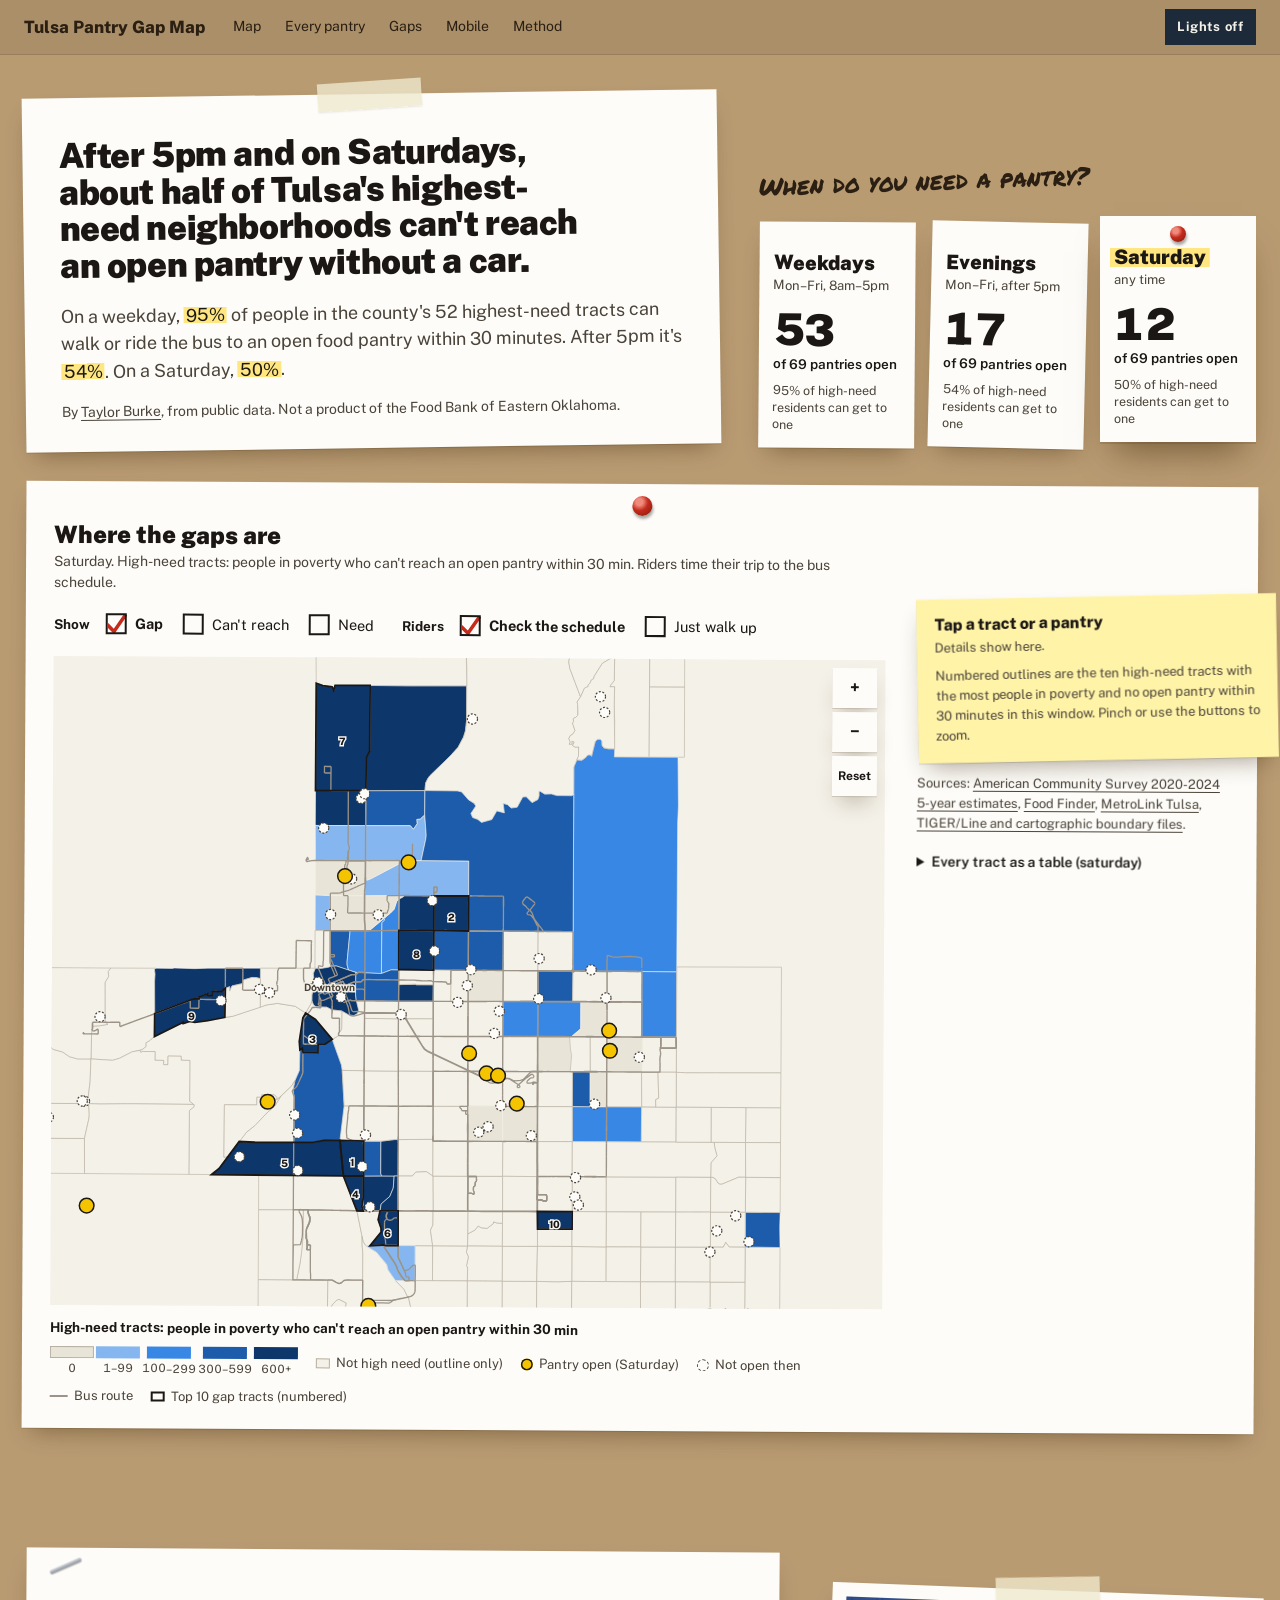
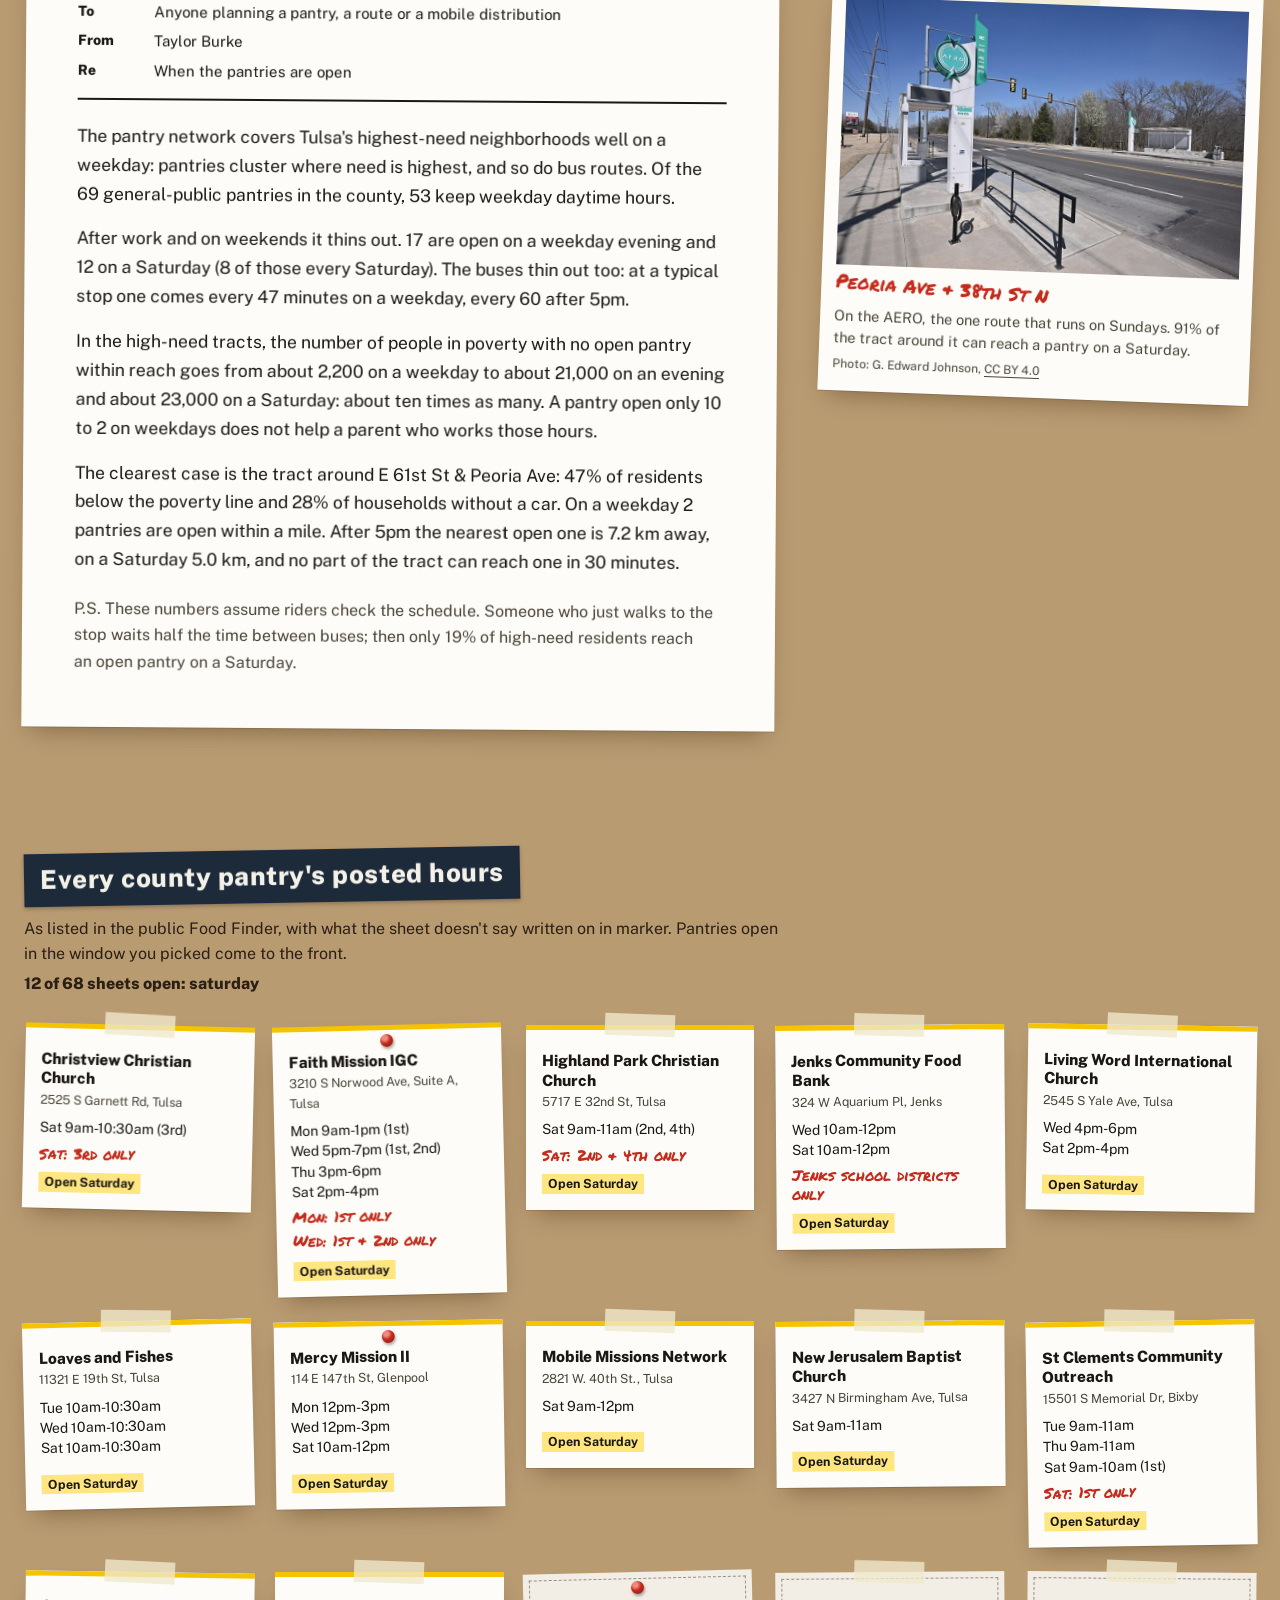
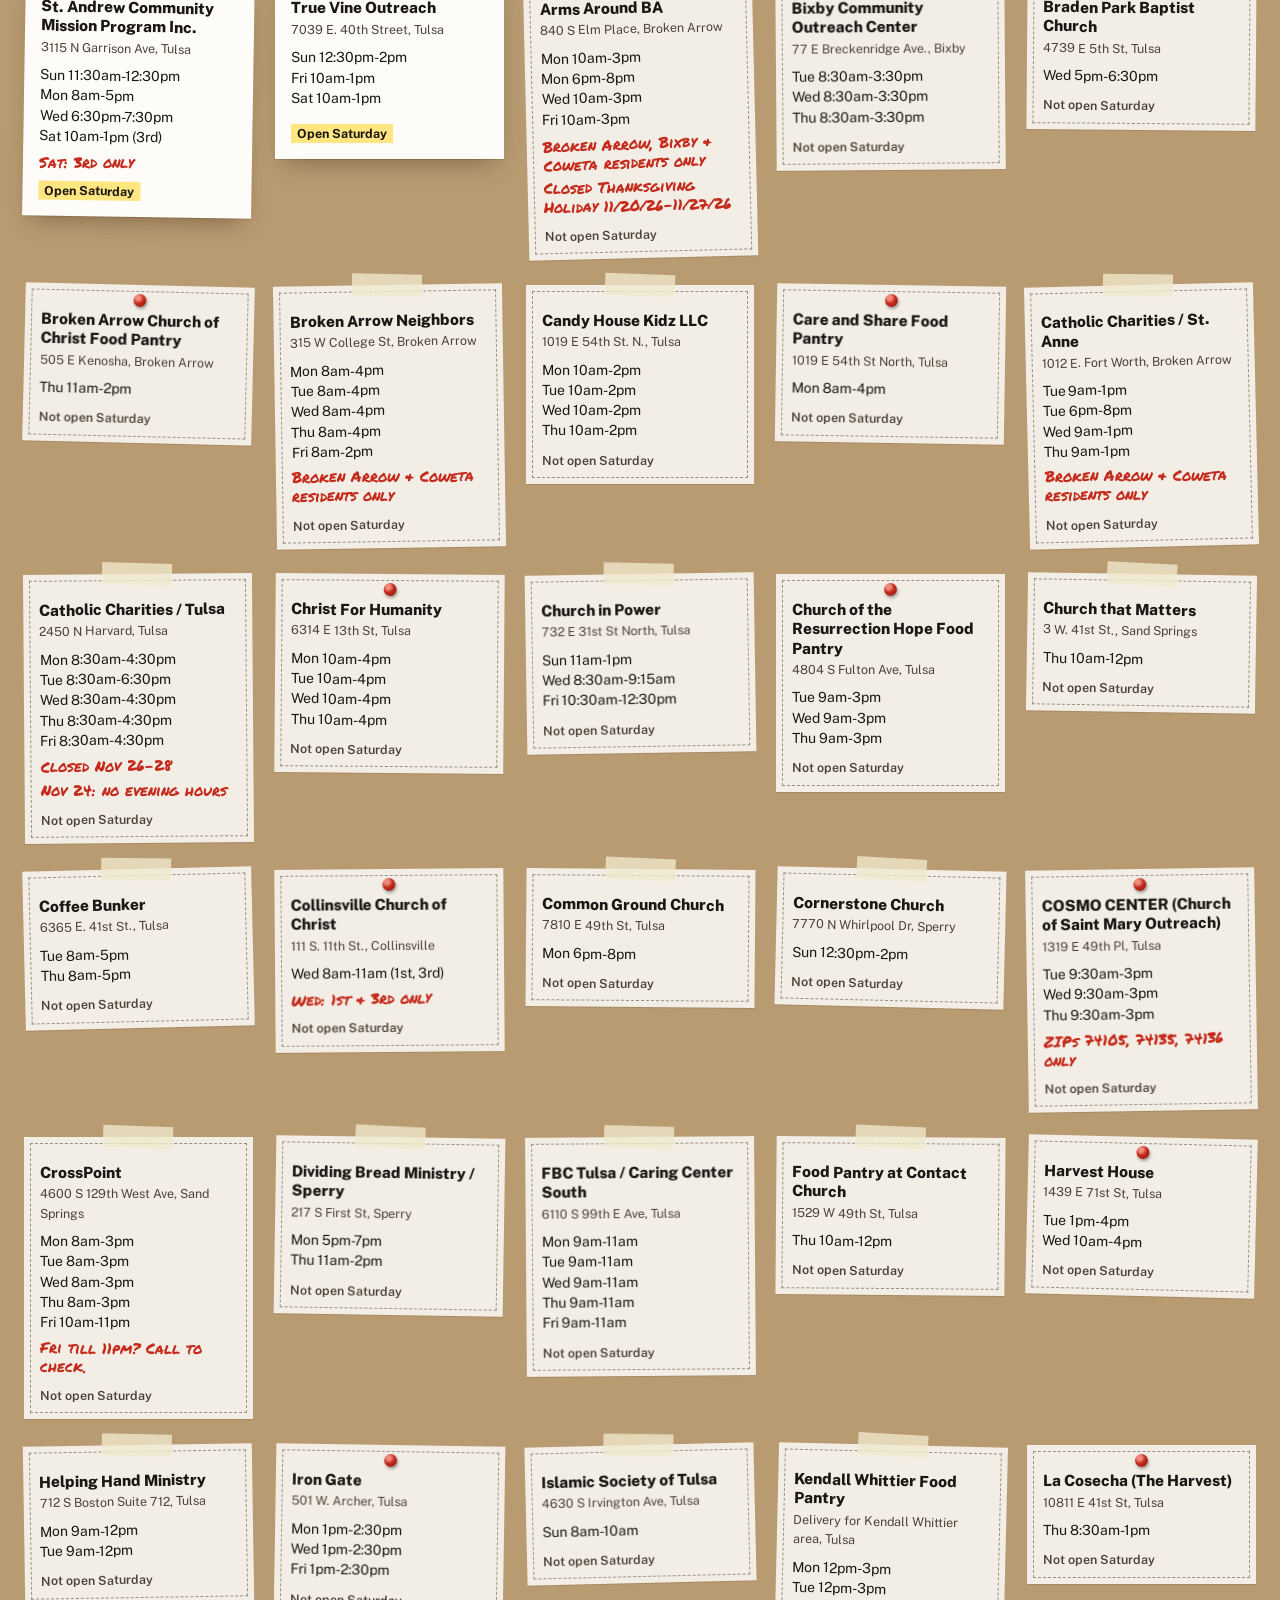
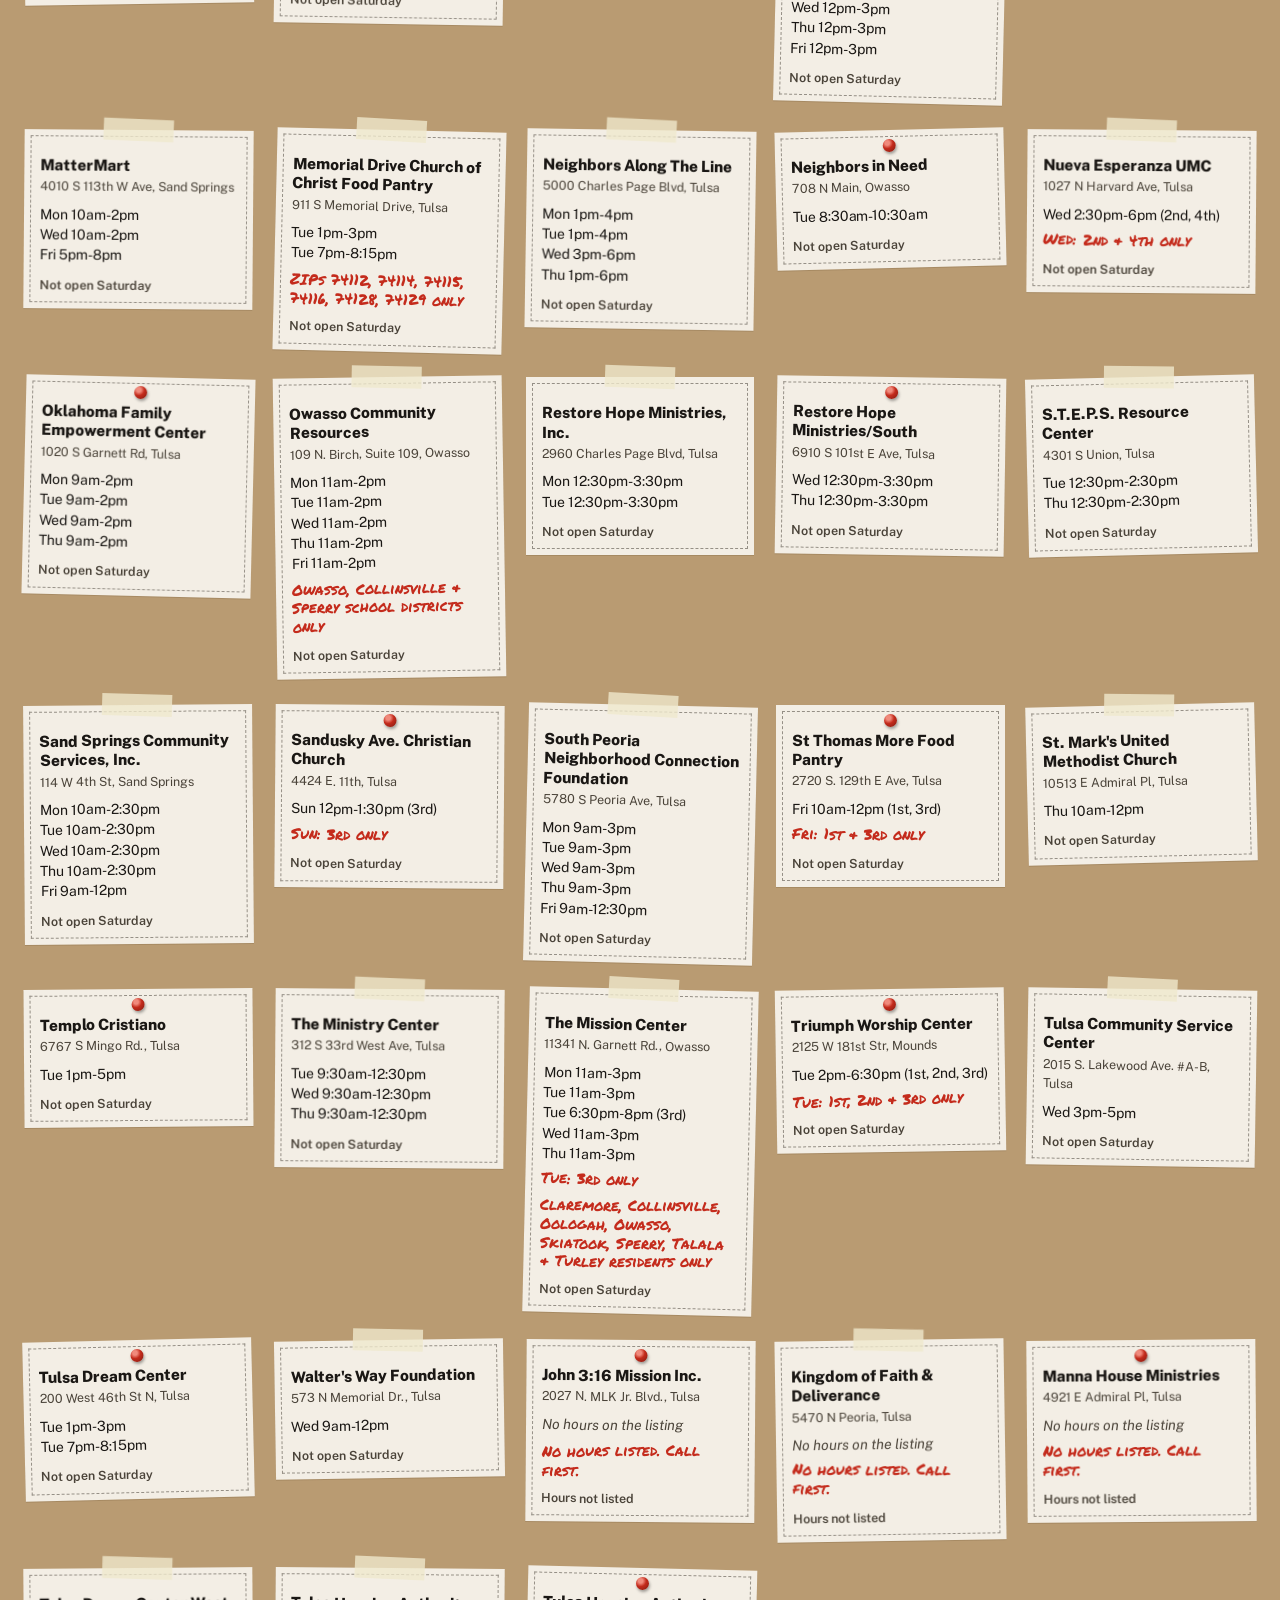
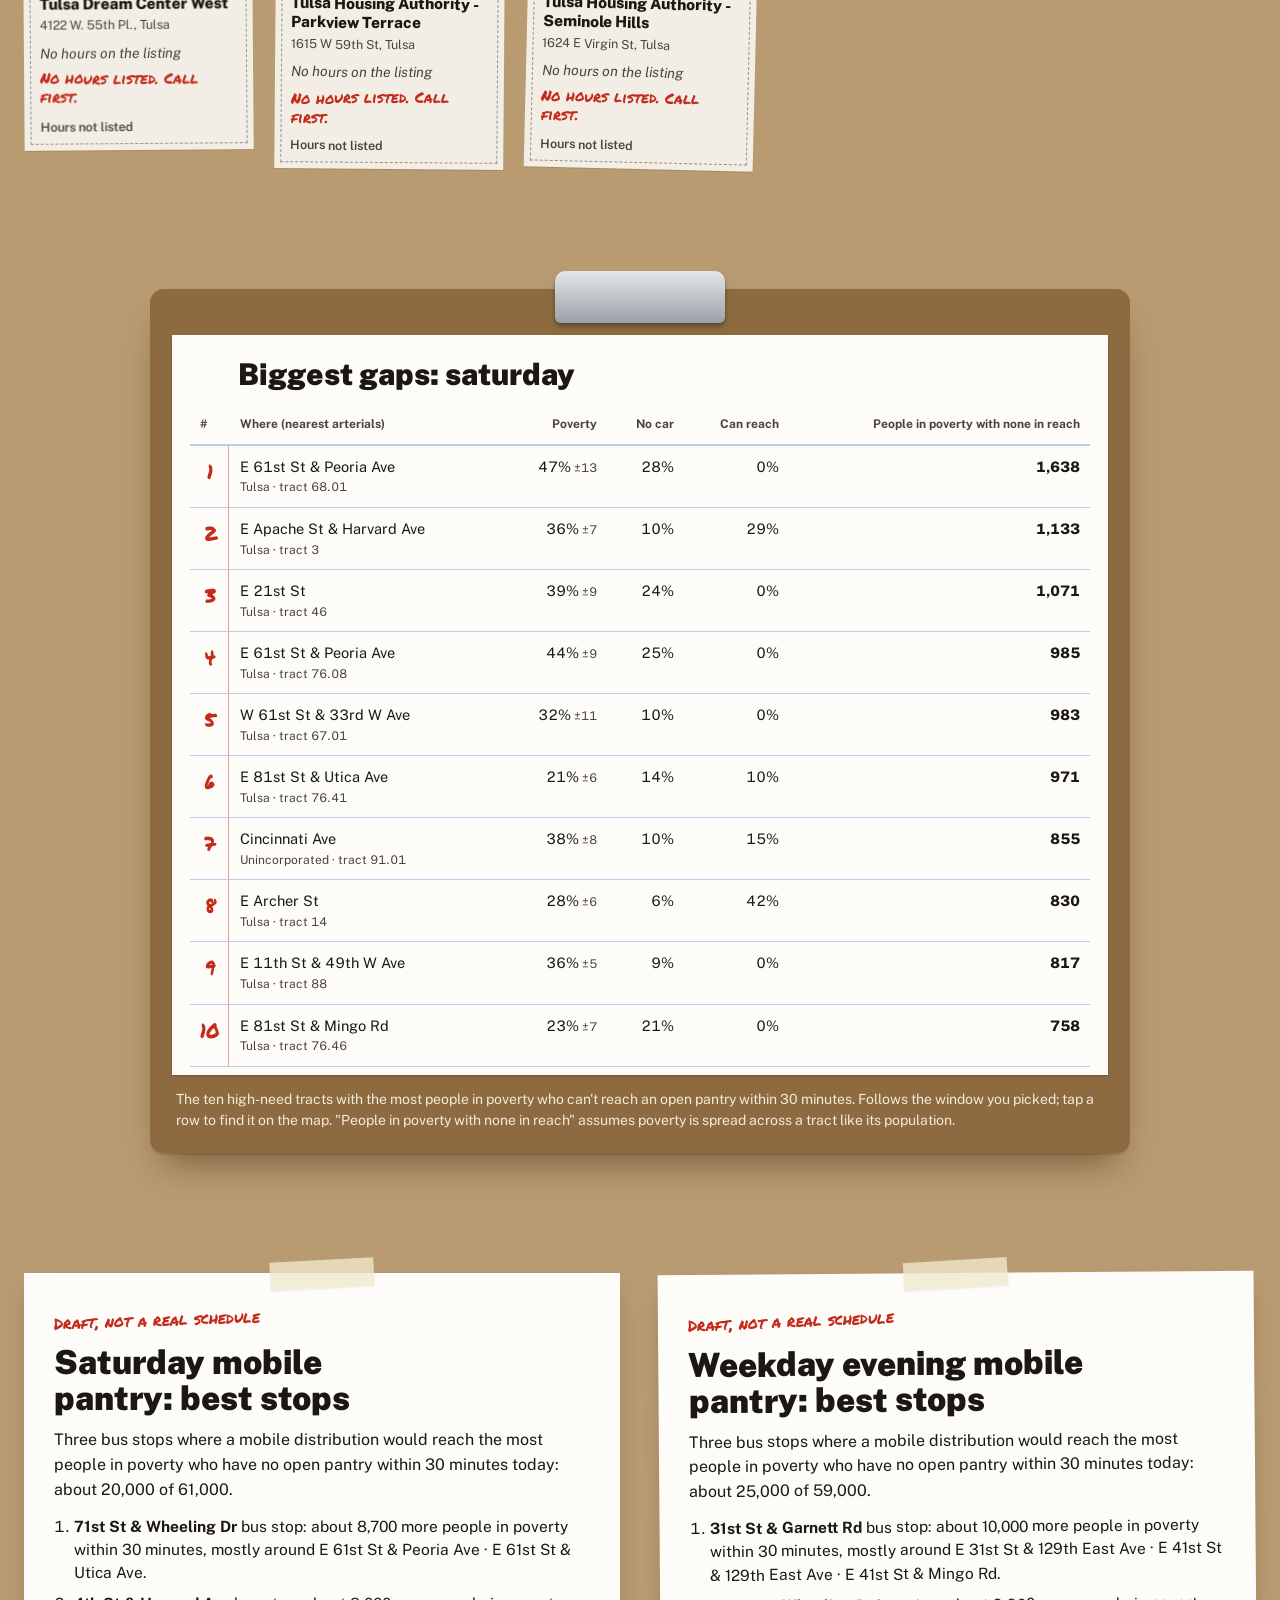
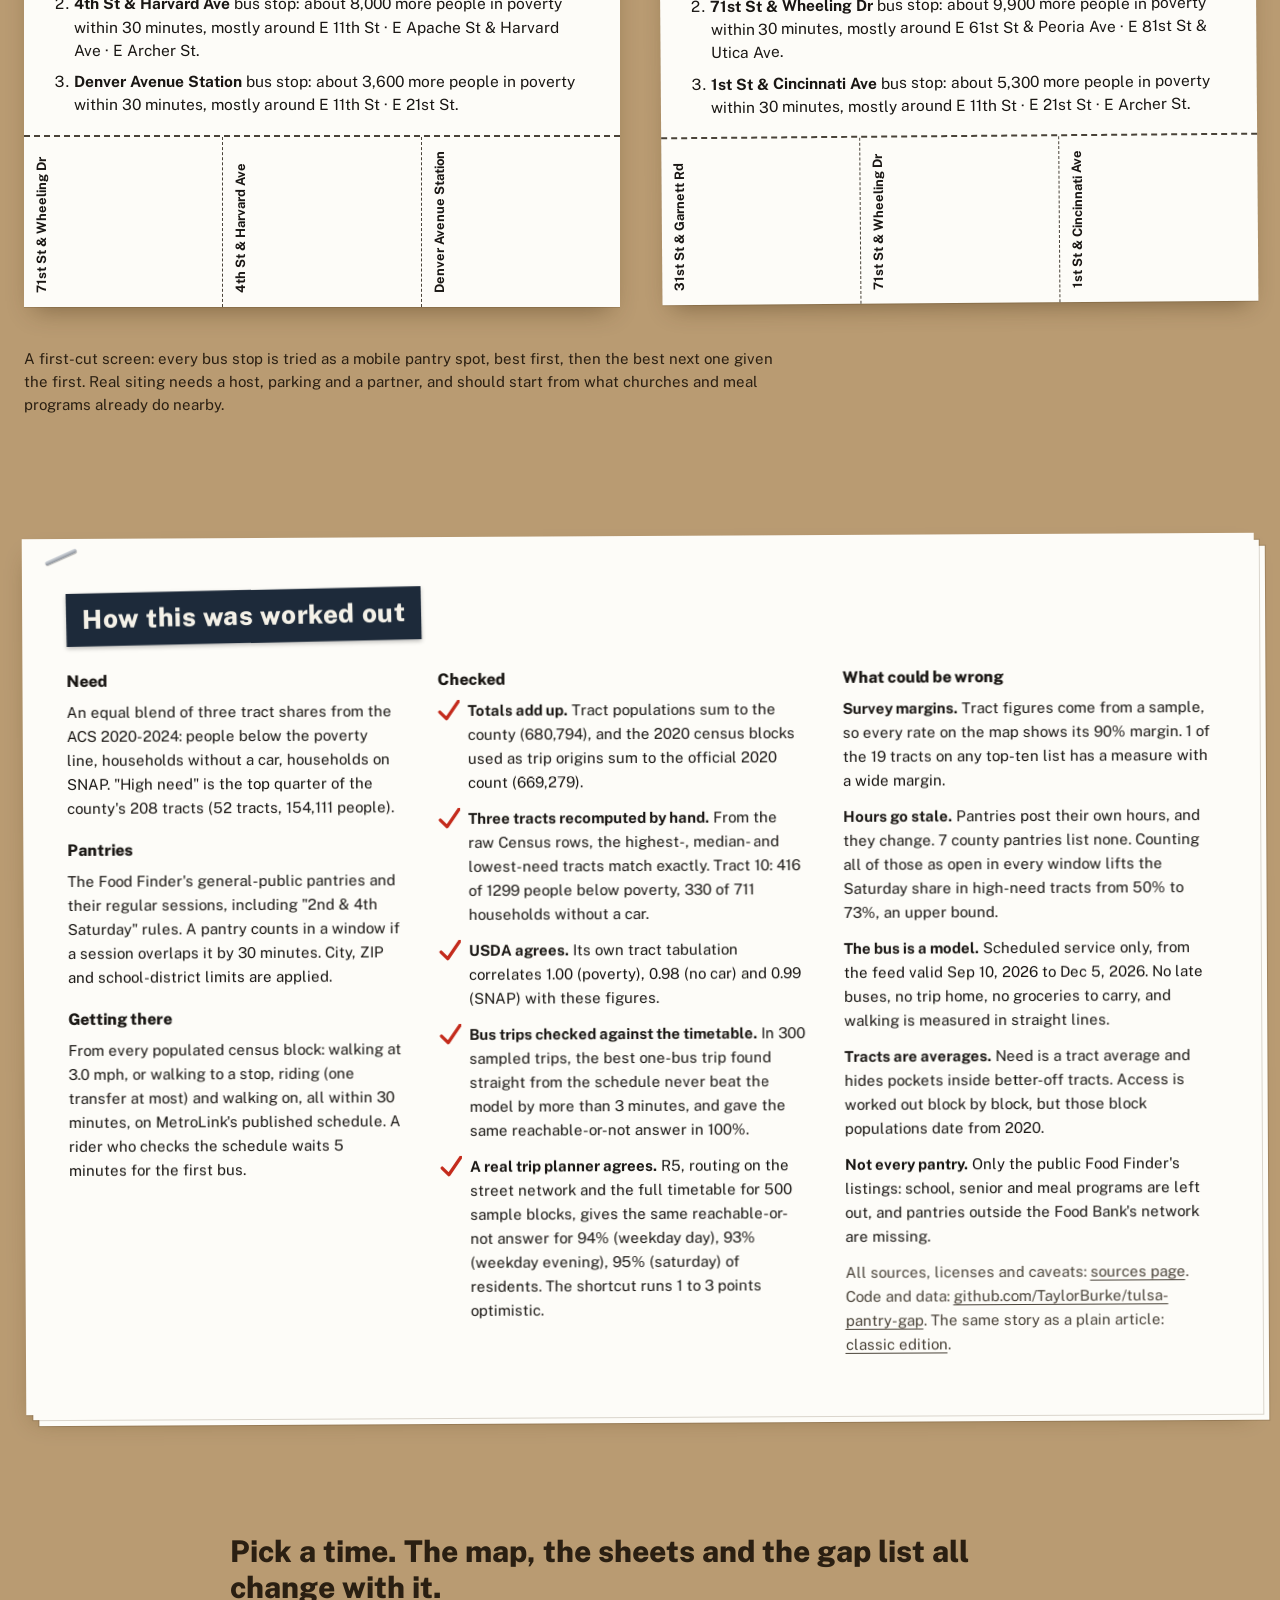
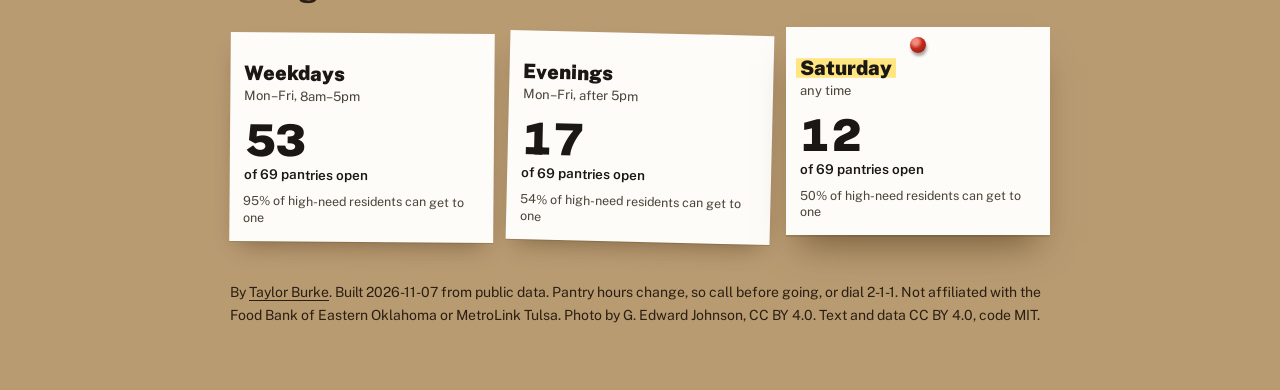
==== commit 85c90782: "Headline: lead with who can't reach an open pantry Co-Authored-By: Claude Opus 5.5 <noreply@anthropi" ====
--- a/site/index.html
+++ b/site/index.html
@@ -13,7 +13,7 @@
 
 <section class="first">
 <article class="sheet notice" style="--r:-0.8deg"><span class="tape" aria-hidden="true"></span>
-<h1>After 5pm and on Saturdays, about half of Tulsa's highest-need neighborhoods can reach an open pantry without a car.</h1>
+<h1>After 5pm and on Saturdays, about half of Tulsa's highest-need neighborhoods can't reach an open pantry without a car.</h1>
 <p class="dek">On a weekday, <mark>95%</mark> of people in the county's 52 highest-need tracts can walk or ride the bus to an open food pantry within 30 minutes. After 5pm it's <mark>54%</mark>. On a Saturday, <mark>50%</mark>.</p>
 <p class="byline">By <a href="https://www.taylorburke.me/">Taylor Burke</a>, from public data. Not a product of the Food Bank of Eastern Oklahoma.</p>
 </article>
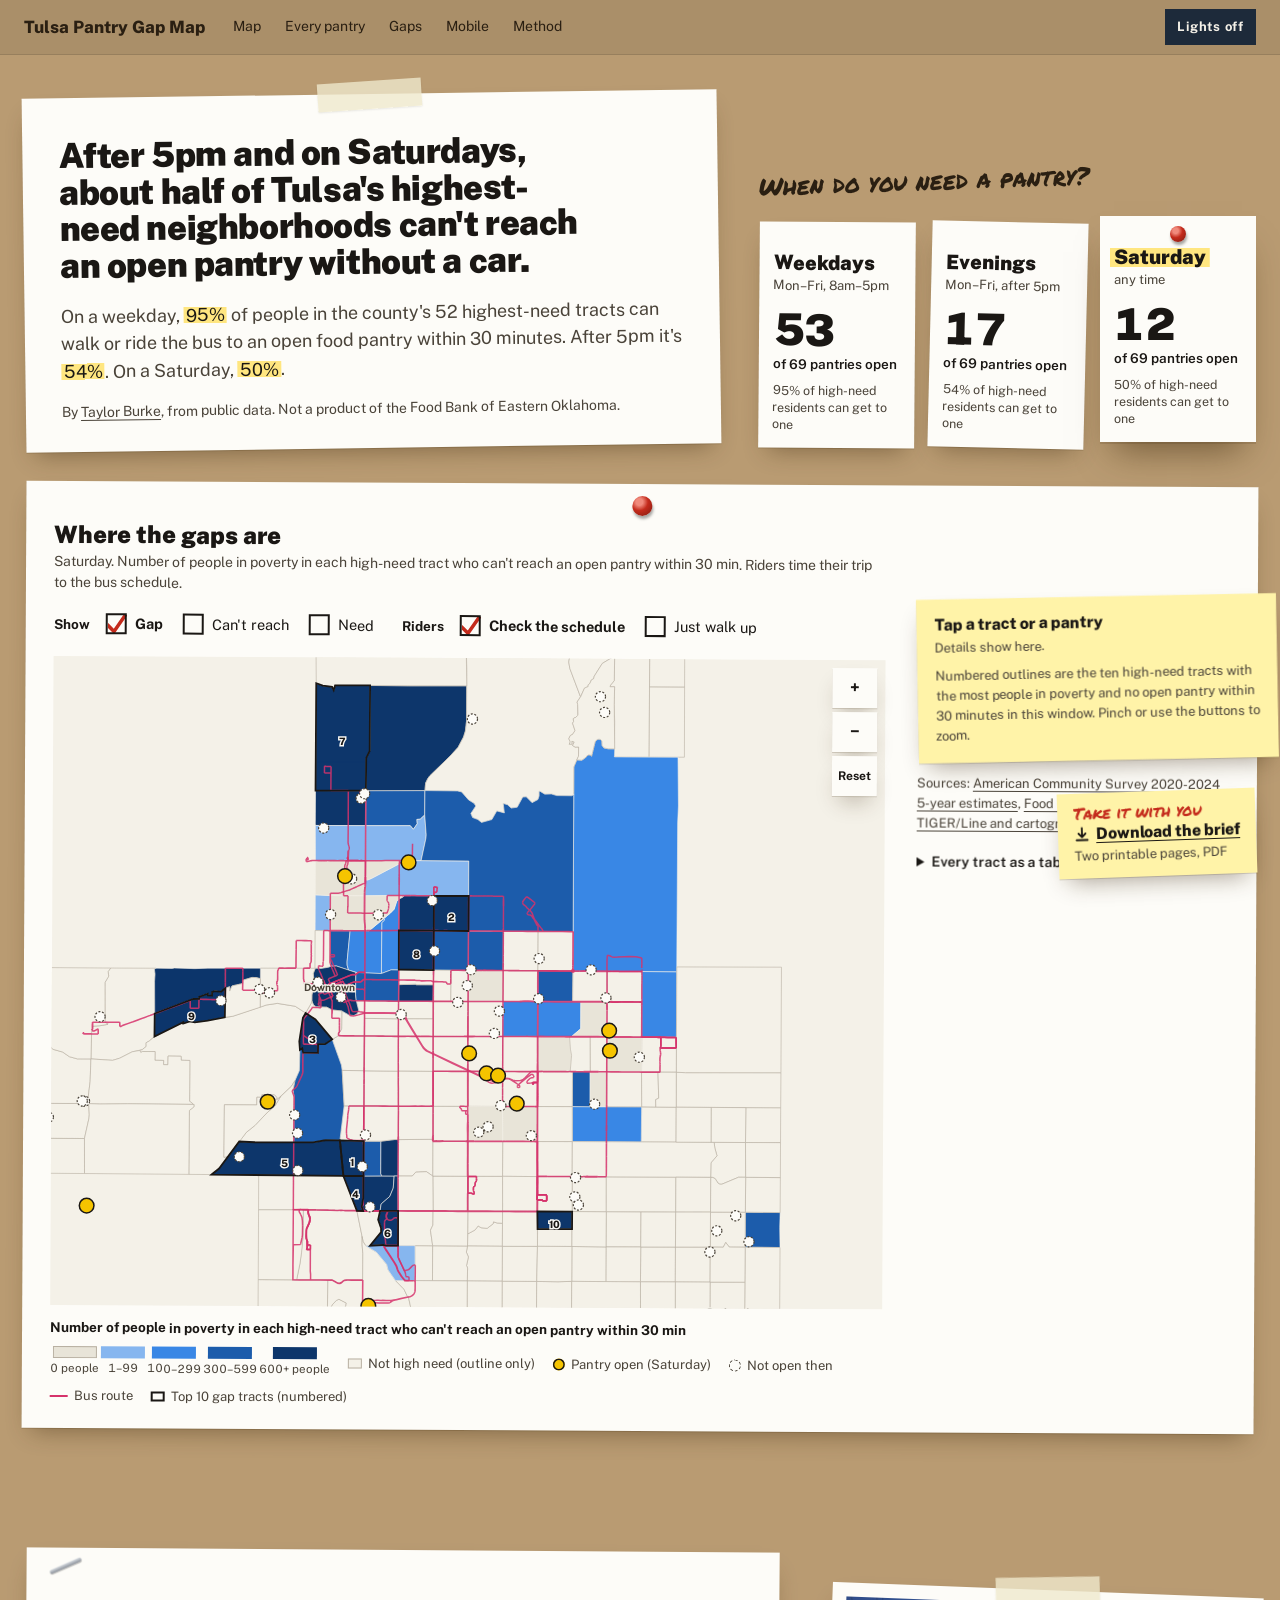
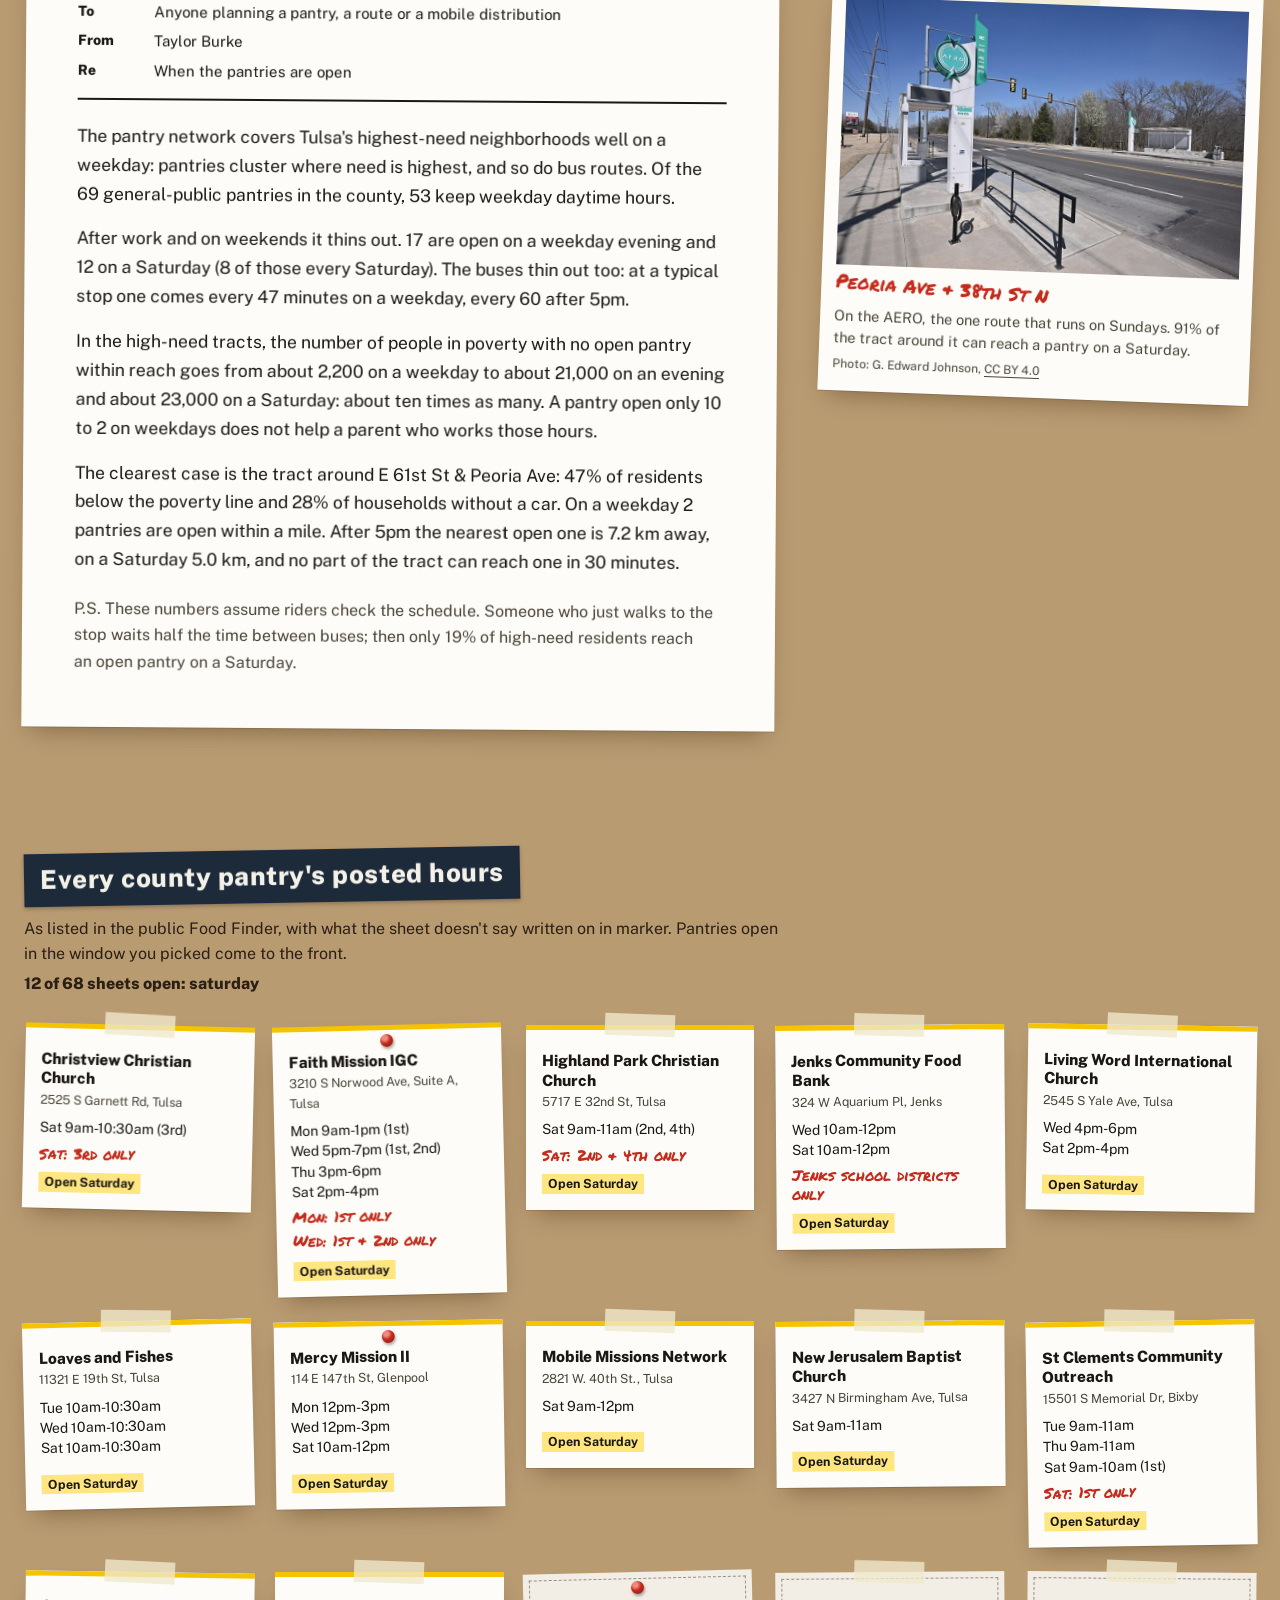
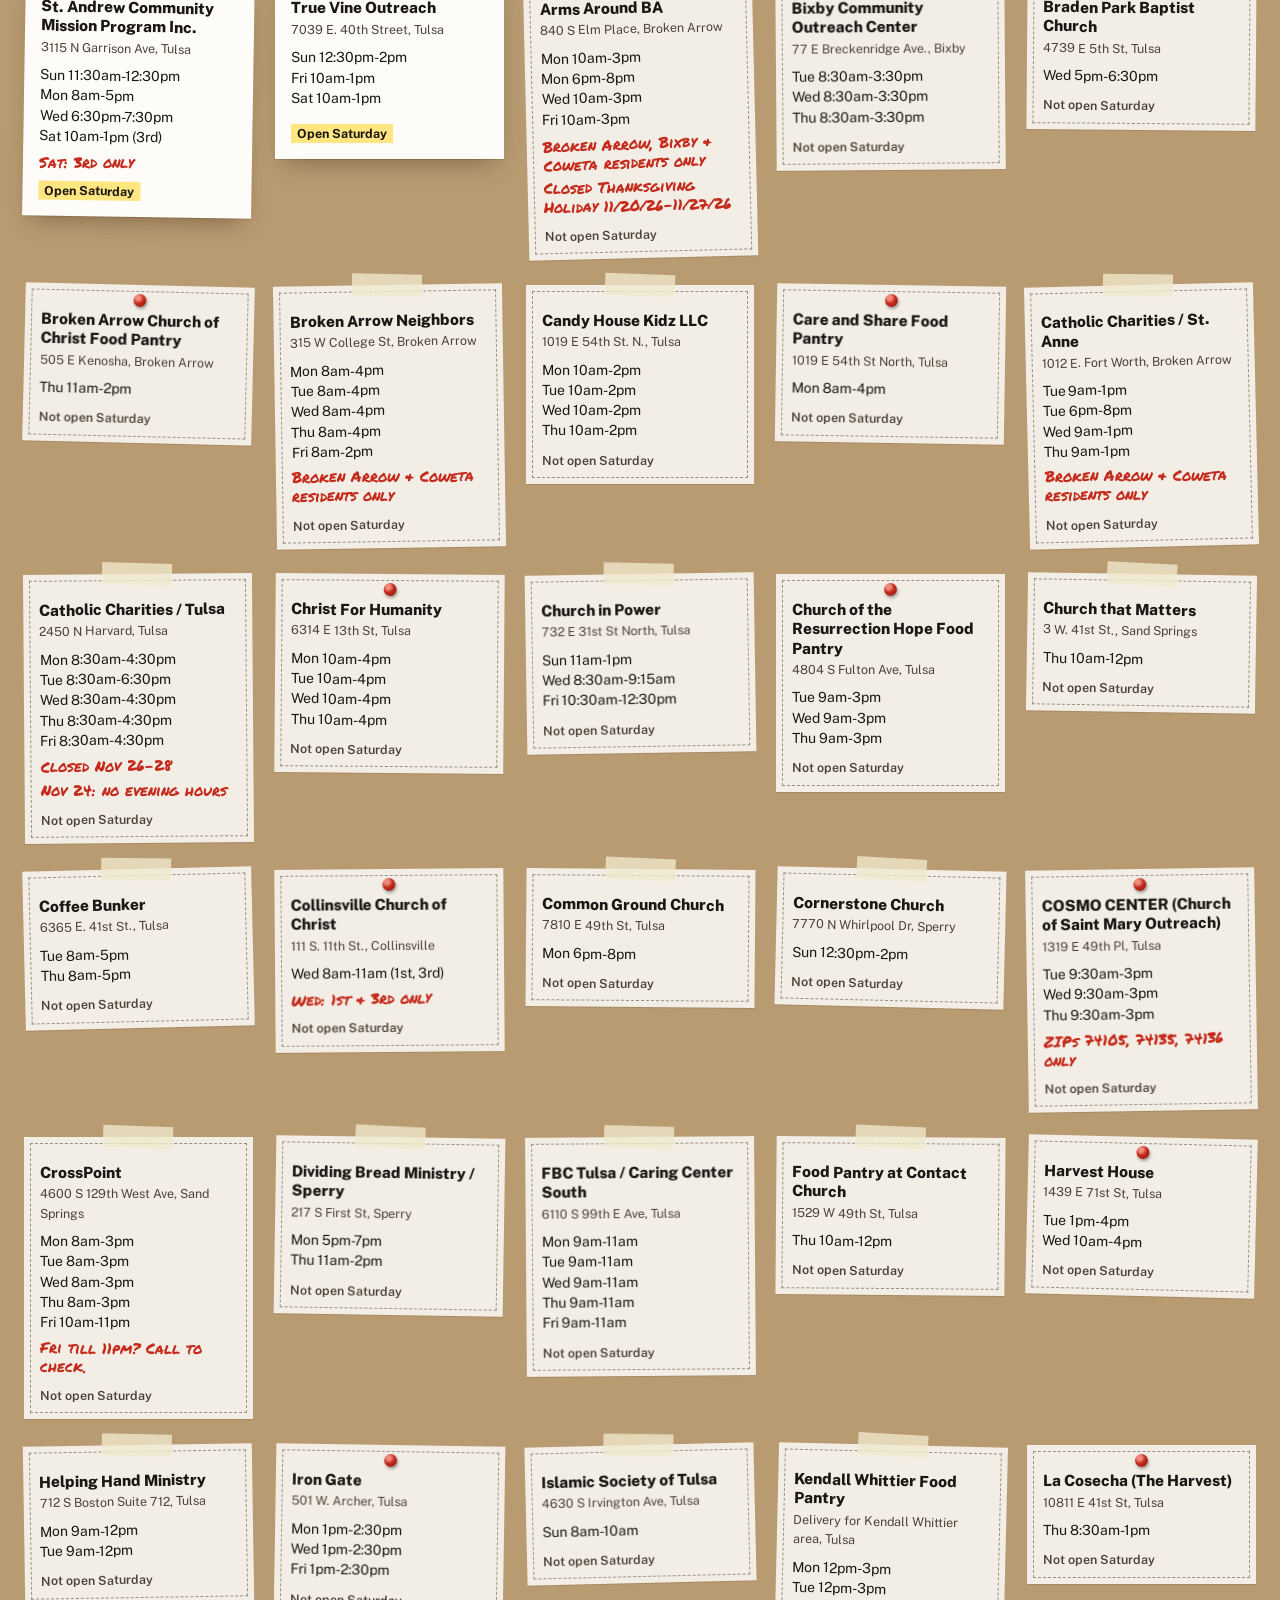
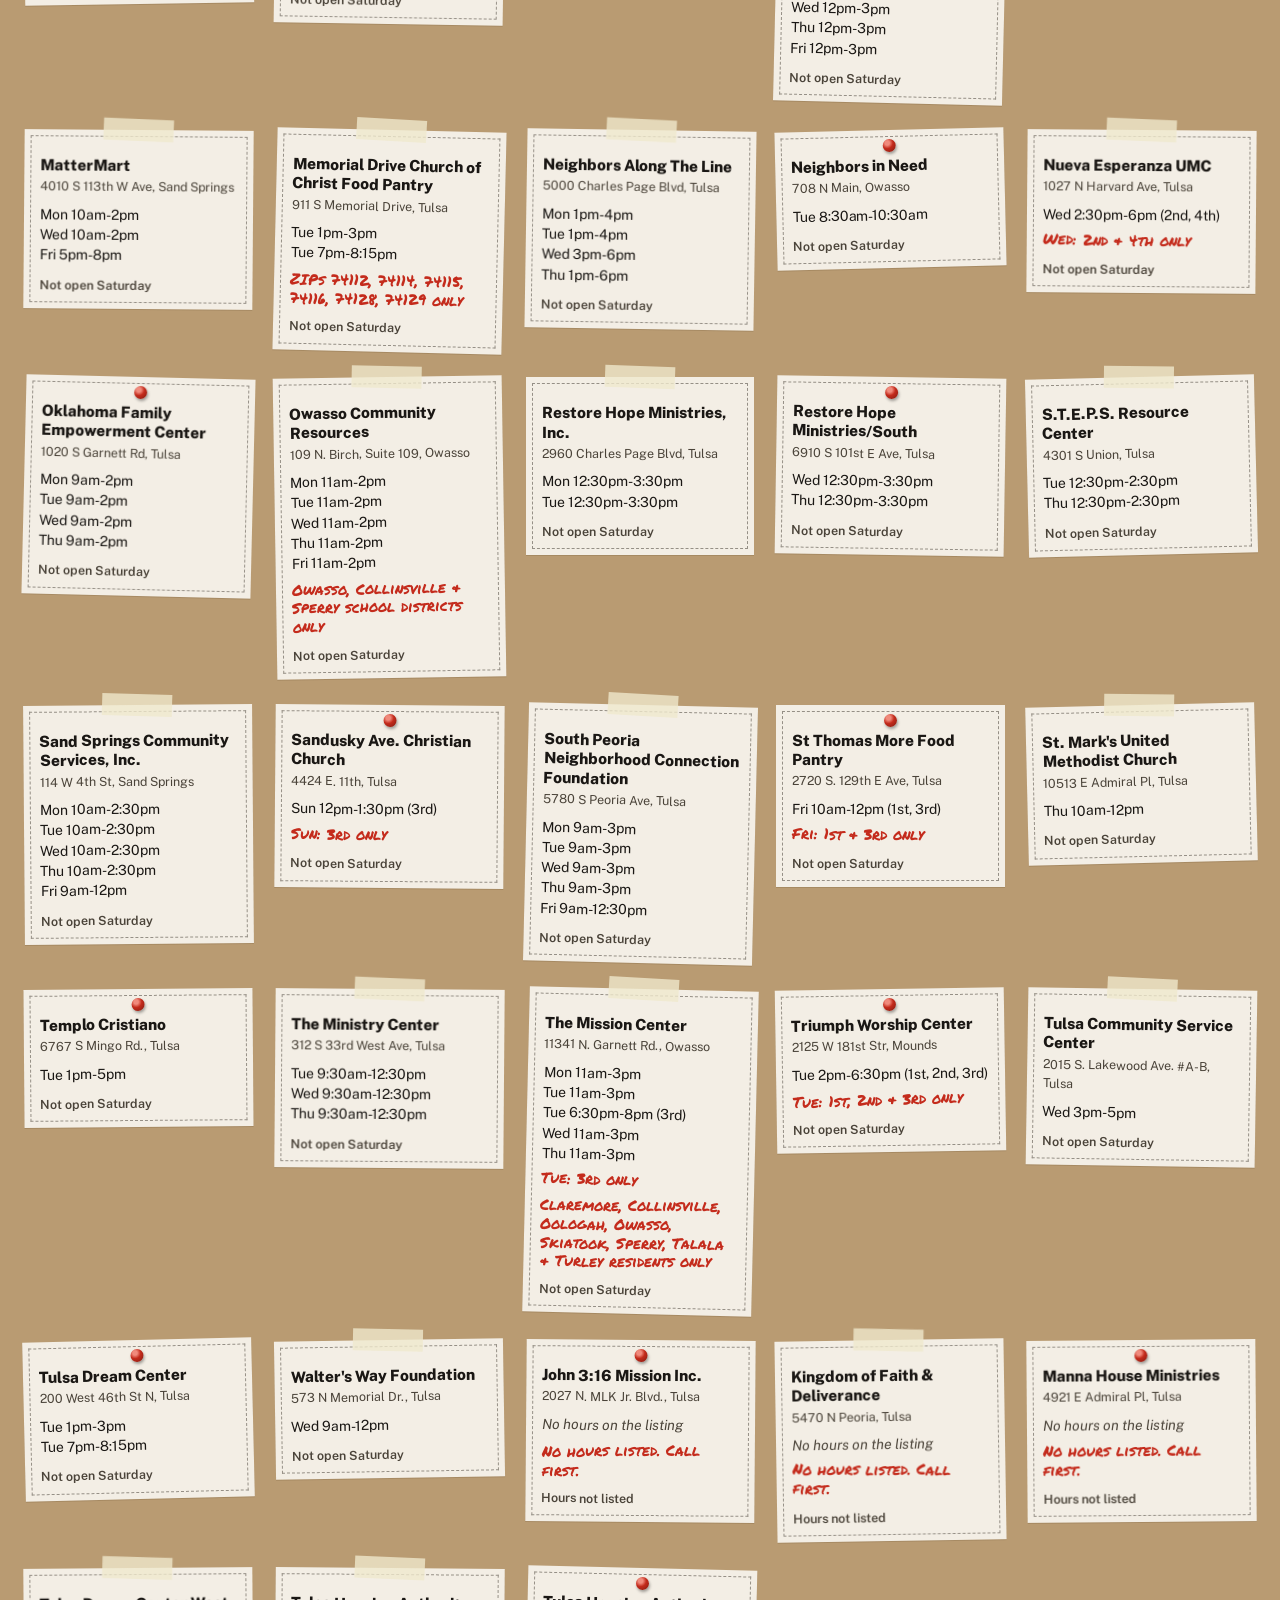
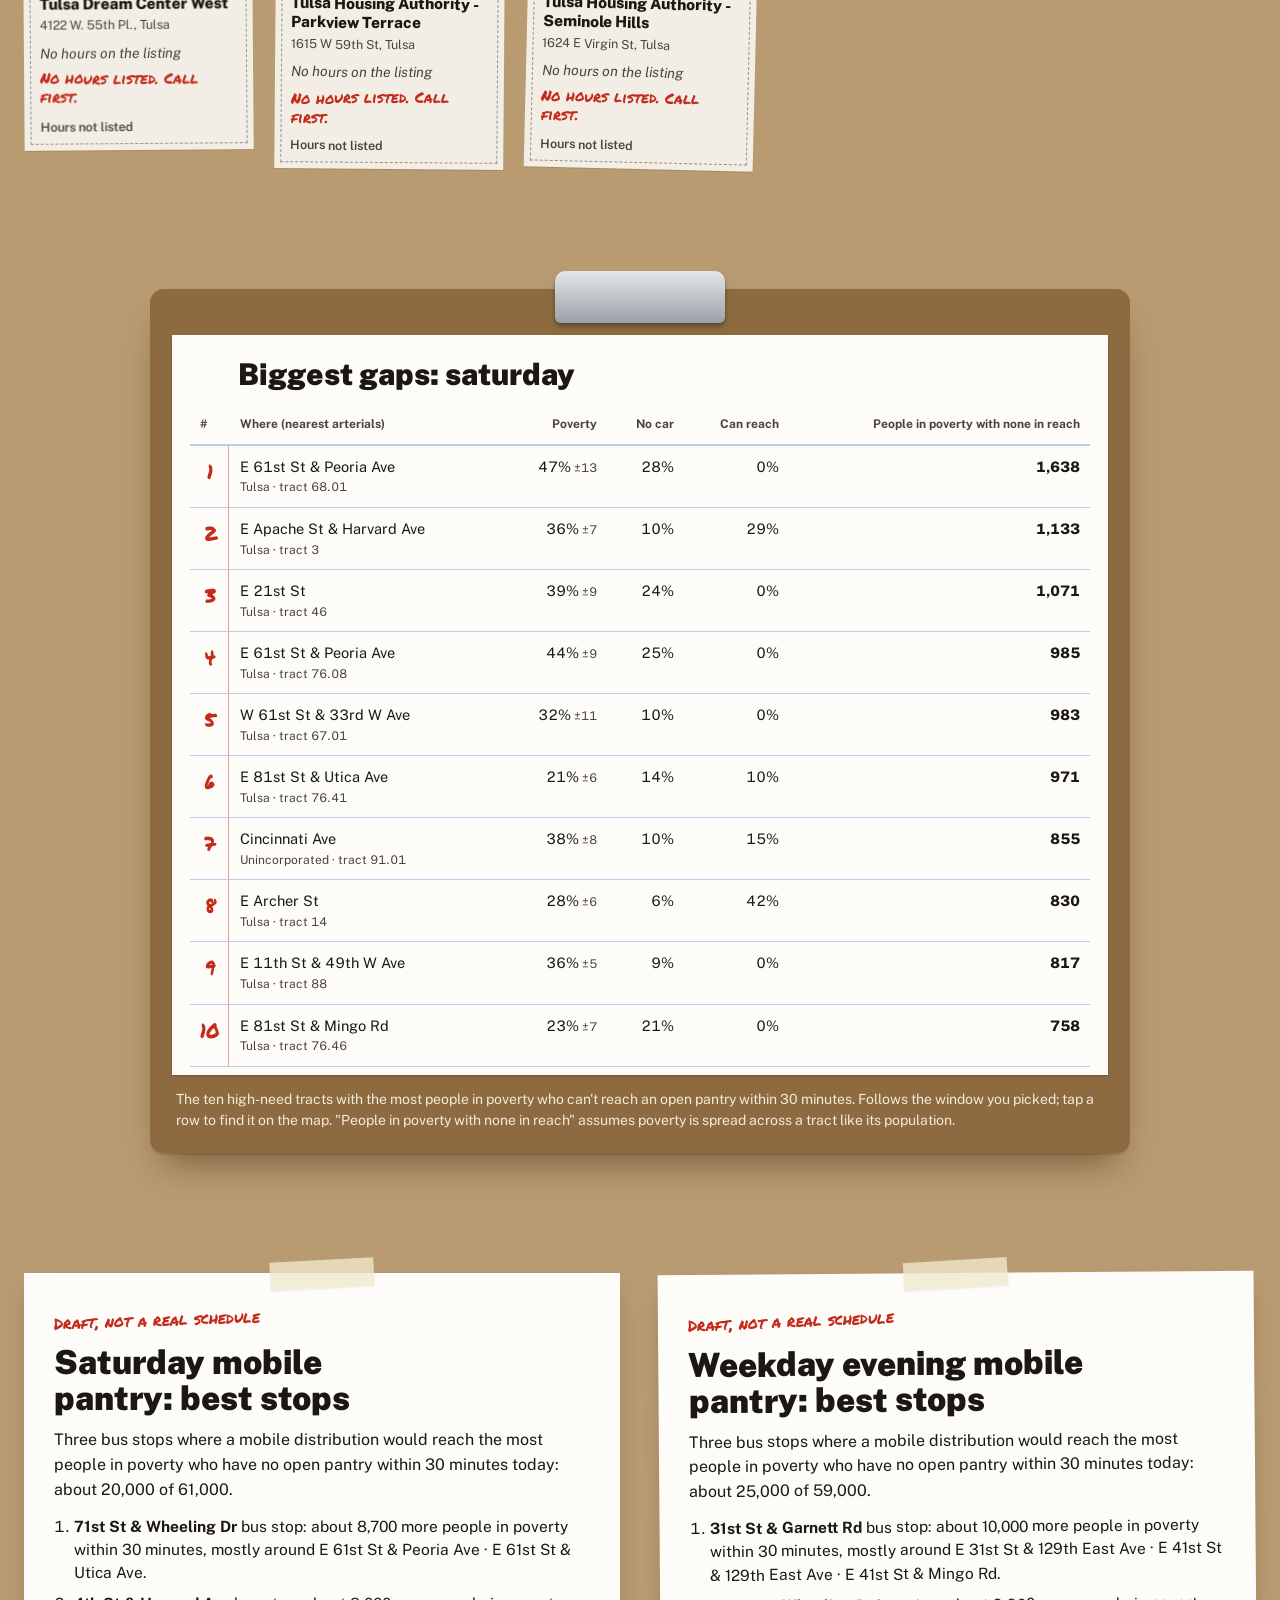
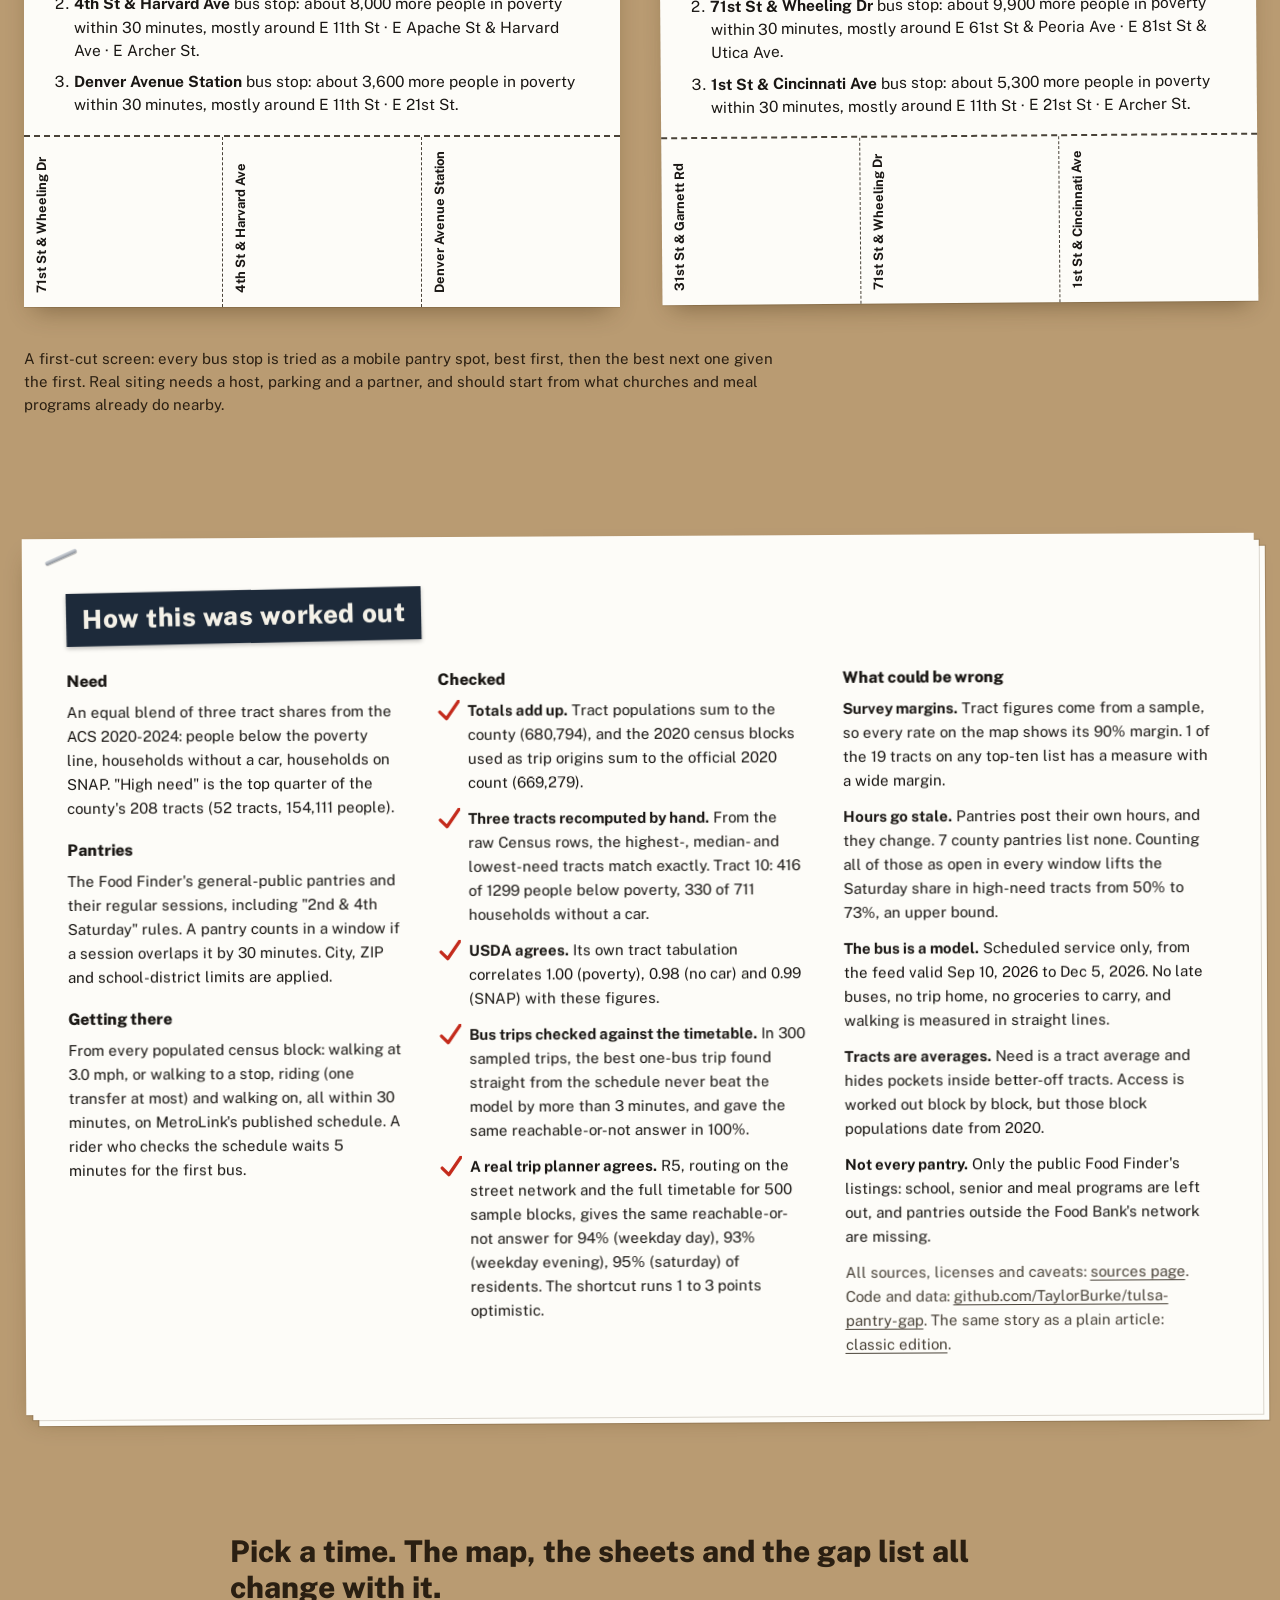
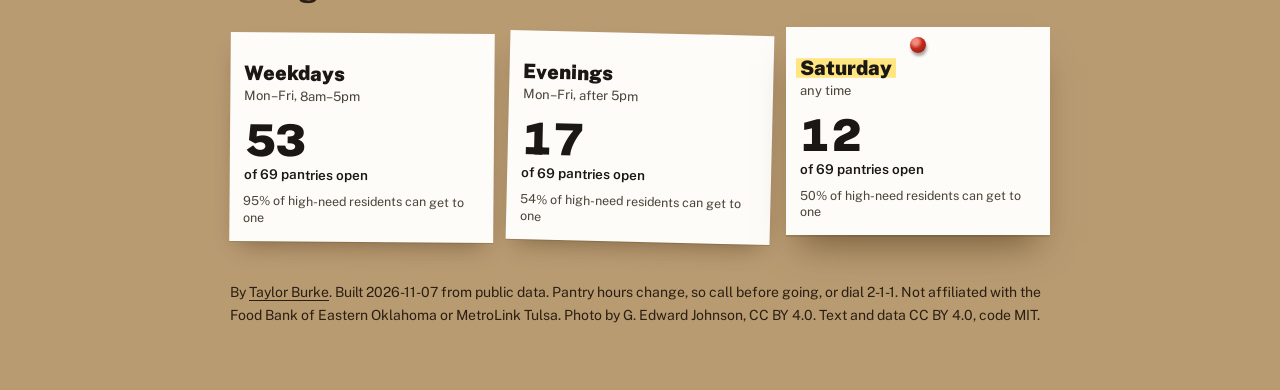
==== commit ee419a1b: "Board: post-it link to download the two-page brief Floating bottom-right on desktop; inline under th" ====
--- a/site/index.html
+++ b/site/index.html
@@ -16,6 +16,7 @@
 <h1>After 5pm and on Saturdays, about half of Tulsa's highest-need neighborhoods can't reach an open pantry without a car.</h1>
 <p class="dek">On a weekday, <mark>95%</mark> of people in the county's 52 highest-need tracts can walk or ride the bus to an open food pantry within 30 minutes. After 5pm it's <mark>54%</mark>. On a Saturday, <mark>50%</mark>.</p>
 <p class="byline">By <a href="https://www.taylorburke.me/">Taylor Burke</a>, from public data. Not a product of the Food Bank of Eastern Oklahoma.</p>
+<a class="brief-note inline" href="brief/tulsa-pantry-gap-brief.pdf" download="tulsa-pantry-gap-brief.pdf" style="--r:1.2deg"><span class="bn-hand" aria-hidden="true">Take it with you</span><span class="bn-main"><svg viewBox="0 0 16 16" width="16" height="16" aria-hidden="true"><path d="M8 1.5v9m0 0L4.5 7M8 10.5 11.5 7M2.5 13.5h11" fill="none" stroke="currentColor" stroke-width="1.8" stroke-linecap="round" stroke-linejoin="round"/></svg>Download the brief</span><span class="bn-sub">Two printable pages, PDF</span></a>
 </article>
 <div class="pick"><p class="pick-q">When do you need a pantry?</p>
 <div class="hours" data-ctl="win" role="group" aria-label="Top: when do you need a pantry?"><button class="hours-sheet" data-v="weekday_day" aria-pressed="false" style="--r:0.45deg"><span class="pin" aria-hidden="true"></span><span class="hs-day">Weekdays</span><span class="hs-when">Mon–Fri, 8am–5pm</span><span class="hs-count">53</span><span class="hs-of">of 69 pantries open</span><span class="hs-reach">95% of high-need residents can get to one</span></button><button class="hours-sheet" data-v="weekday_evening" aria-pressed="false" style="--r:1.35deg"><span class="pin" aria-hidden="true"></span><span class="hs-day">Evenings</span><span class="hs-when">Mon–Fri, after 5pm</span><span class="hs-count">17</span><span class="hs-of">of 69 pantries open</span><span class="hs-reach">54% of high-need residents can get to one</span></button><button class="hours-sheet" data-v="saturday" aria-pressed="true" style="--r:-0.9deg"><span class="pin" aria-hidden="true"></span><span class="hs-day">Saturday</span><span class="hs-when">any time</span><span class="hs-count">12</span><span class="hs-of">of 69 pantries open</span><span class="hs-reach">50% of high-need residents can get to one</span></button></div></div>
@@ -96,9 +97,11 @@
 <section class="close" aria-label="Pick a time again">
 <p class="close-line">Pick a time. The map, the sheets and the gap list all change with it.</p>
 <div class="hours" data-ctl="win" role="group" aria-label="Bottom: when do you need a pantry?"><button class="hours-sheet" data-v="weekday_day" aria-pressed="false" style="--r:0.45deg"><span class="pin" aria-hidden="true"></span><span class="hs-day">Weekdays</span><span class="hs-when">Mon–Fri, 8am–5pm</span><span class="hs-count">53</span><span class="hs-of">of 69 pantries open</span><span class="hs-reach">95% of high-need residents can get to one</span></button><button class="hours-sheet" data-v="weekday_evening" aria-pressed="false" style="--r:1.35deg"><span class="pin" aria-hidden="true"></span><span class="hs-day">Evenings</span><span class="hs-when">Mon–Fri, after 5pm</span><span class="hs-count">17</span><span class="hs-of">of 69 pantries open</span><span class="hs-reach">54% of high-need residents can get to one</span></button><button class="hours-sheet" data-v="saturday" aria-pressed="true" style="--r:-0.9deg"><span class="pin" aria-hidden="true"></span><span class="hs-day">Saturday</span><span class="hs-when">any time</span><span class="hs-count">12</span><span class="hs-of">of 69 pantries open</span><span class="hs-reach">50% of high-need residents can get to one</span></button></div>
+<a class="brief-note inline" href="brief/tulsa-pantry-gap-brief.pdf" download="tulsa-pantry-gap-brief.pdf" style="--r:-1.4deg"><span class="bn-hand" aria-hidden="true">Take it with you</span><span class="bn-main"><svg viewBox="0 0 16 16" width="16" height="16" aria-hidden="true"><path d="M8 1.5v9m0 0L4.5 7M8 10.5 11.5 7M2.5 13.5h11" fill="none" stroke="currentColor" stroke-width="1.8" stroke-linecap="round" stroke-linejoin="round"/></svg>Download the brief</span><span class="bn-sub">Two printable pages, PDF</span></a>
 <p class="foot">By <a href="https://www.taylorburke.me/">Taylor Burke</a>. Built 2026-11-07 from public data. Pantry hours change, so call before going, or dial 2-1-1. Not affiliated with the Food Bank of Eastern Oklahoma or MetroLink Tulsa. Photo by G. Edward Johnson, CC BY 4.0. Text and data CC BY 4.0, code MIT.</p>
 </section>
 </main>
+<a class="brief-note float" href="brief/tulsa-pantry-gap-brief.pdf" download="tulsa-pantry-gap-brief.pdf" style="--r:-2deg"><span class="bn-hand" aria-hidden="true">Take it with you</span><span class="bn-main"><svg viewBox="0 0 16 16" width="16" height="16" aria-hidden="true"><path d="M8 1.5v9m0 0L4.5 7M8 10.5 11.5 7M2.5 13.5h11" fill="none" stroke="currentColor" stroke-width="1.8" stroke-linecap="round" stroke-linejoin="round"/></svg>Download the brief</span><span class="bn-sub">Two printable pages, PDF</span></a>
 <script>window.PANTRY_GAP = {"mapAspect": 0.78, "focusHighNeed": true, "windows": {"weekday_day": {"label": "Weekday daytime", "short": "Weekday day"}, "weekday_evening": {"label": "Weekday evening (after 5pm)", "short": "Weekday evening"}, "saturday": {"label": "Saturday", "short": "Saturday"}}, "ranking": {"weekday_day": ["40143006701", "40143009104", "40143008001", "40143011300", "40143005900", "40143009101", "40143007311", "40143005700", "40143007646", "40143001600"], "weekday_evening": ["40143006801", "40143007306", "40143009008", "40143007641", "40143004600", "40143007608", "40143006701", "40143007311", "40143009101", "40143007646"], "saturday": ["40143006801", "40143000300", "40143004600", "40143007608", "40143006701", "40143007641", "40143009101", "40143001400", "40143008800", "40143007646"]}};</script>
 <script src="assets/vendor/d3.min.js"></script>
 <script src="assets/map.js"></script>
--- a/site/assets/board.css
+++ b/site/assets/board.css
@@ -30,7 +30,7 @@
   /* map tokens read by map.js */
   --none: #e8e4d8; --out: #f4f1e8;
   --q1: #86b6ef; --q2: #3987e5; --q3: #1c5cab; --q4: #0d366b;
-  --s2: var(--hl-mark); --route: #9c9488; --tract-line: #f4f1e8;
+  --s2: var(--hl-mark); --route: #d6336c; --tract-line: #f4f1e8;
   --muted: #6b6358; --axis: #b8b0a2; --grid: #ddd7ca; --ring: rgba(26, 23, 20, .12);
   --space: 24px;
 }
@@ -138,7 +138,7 @@
 .tract.out { stroke: var(--axis); }
 .tract.top { stroke: var(--ink); stroke-width: 1.8; }
 .tract.sel { stroke: var(--marker); stroke-width: 3; }
-.route { fill: none; stroke: var(--route); stroke-width: 1.3; vector-effect: non-scaling-stroke; pointer-events: none; }
+.route { fill: none; stroke: var(--route); stroke-width: 1.5; opacity: .85; vector-effect: non-scaling-stroke; pointer-events: none; }
 .pantry { vector-effect: non-scaling-stroke; cursor: pointer; }
 .pantry.open { fill: var(--hl-mark); stroke: var(--ink); stroke-width: 1.5; }
 .pantry.closed, .pantry.unlisted { fill: var(--paper); stroke: var(--ink-2); stroke-width: 1.2; stroke-dasharray: 2 1.6; }
@@ -329,3 +329,22 @@
   .strip, .zoom, .ticks { display: none; }
   body { background: #fff; }
 }
+
+/* download-the-brief post-it: floating on desktop, inline (top + end) on narrow screens */
+.brief-note { display: inline-flex; flex-direction: column; gap: 1px; background: var(--sticky); color: var(--ink);
+  text-decoration: none; padding: 10px 16px 12px; box-shadow: var(--shadow); transform: rotate(var(--r, -2deg));
+  max-width: 250px; transition: transform .15s ease, box-shadow .15s ease; }
+.brief-note .bn-hand { font-family: var(--hand); color: var(--marker); font-size: 16px; line-height: 1.25; }
+.brief-note .bn-main { display: inline-flex; align-items: center; gap: 6px; font-weight: 800; font-size: 16px; line-height: 1.3;
+  text-decoration: underline; text-decoration-thickness: 1px; text-underline-offset: 3px; }
+.brief-note .bn-sub { font-size: 13px; color: var(--ink-2); }
+.brief-note:hover { box-shadow: var(--shadow-up); transform: rotate(var(--r, -2deg)) translateY(-2px); }
+.brief-note.float { position: fixed; right: 24px; bottom: 24px; z-index: 50; }
+.brief-note.inline { display: none; margin-top: 16px; }
+.close .brief-note.inline { margin: 8px 0 20px; }
+@media (max-width: 1080px) {
+  .brief-note.float { display: none; }
+  .brief-note.inline { display: inline-flex; }
+}
+@media (prefers-reduced-motion: reduce) { .brief-note { transition: none; } }
+@media print { .brief-note { display: none; } }
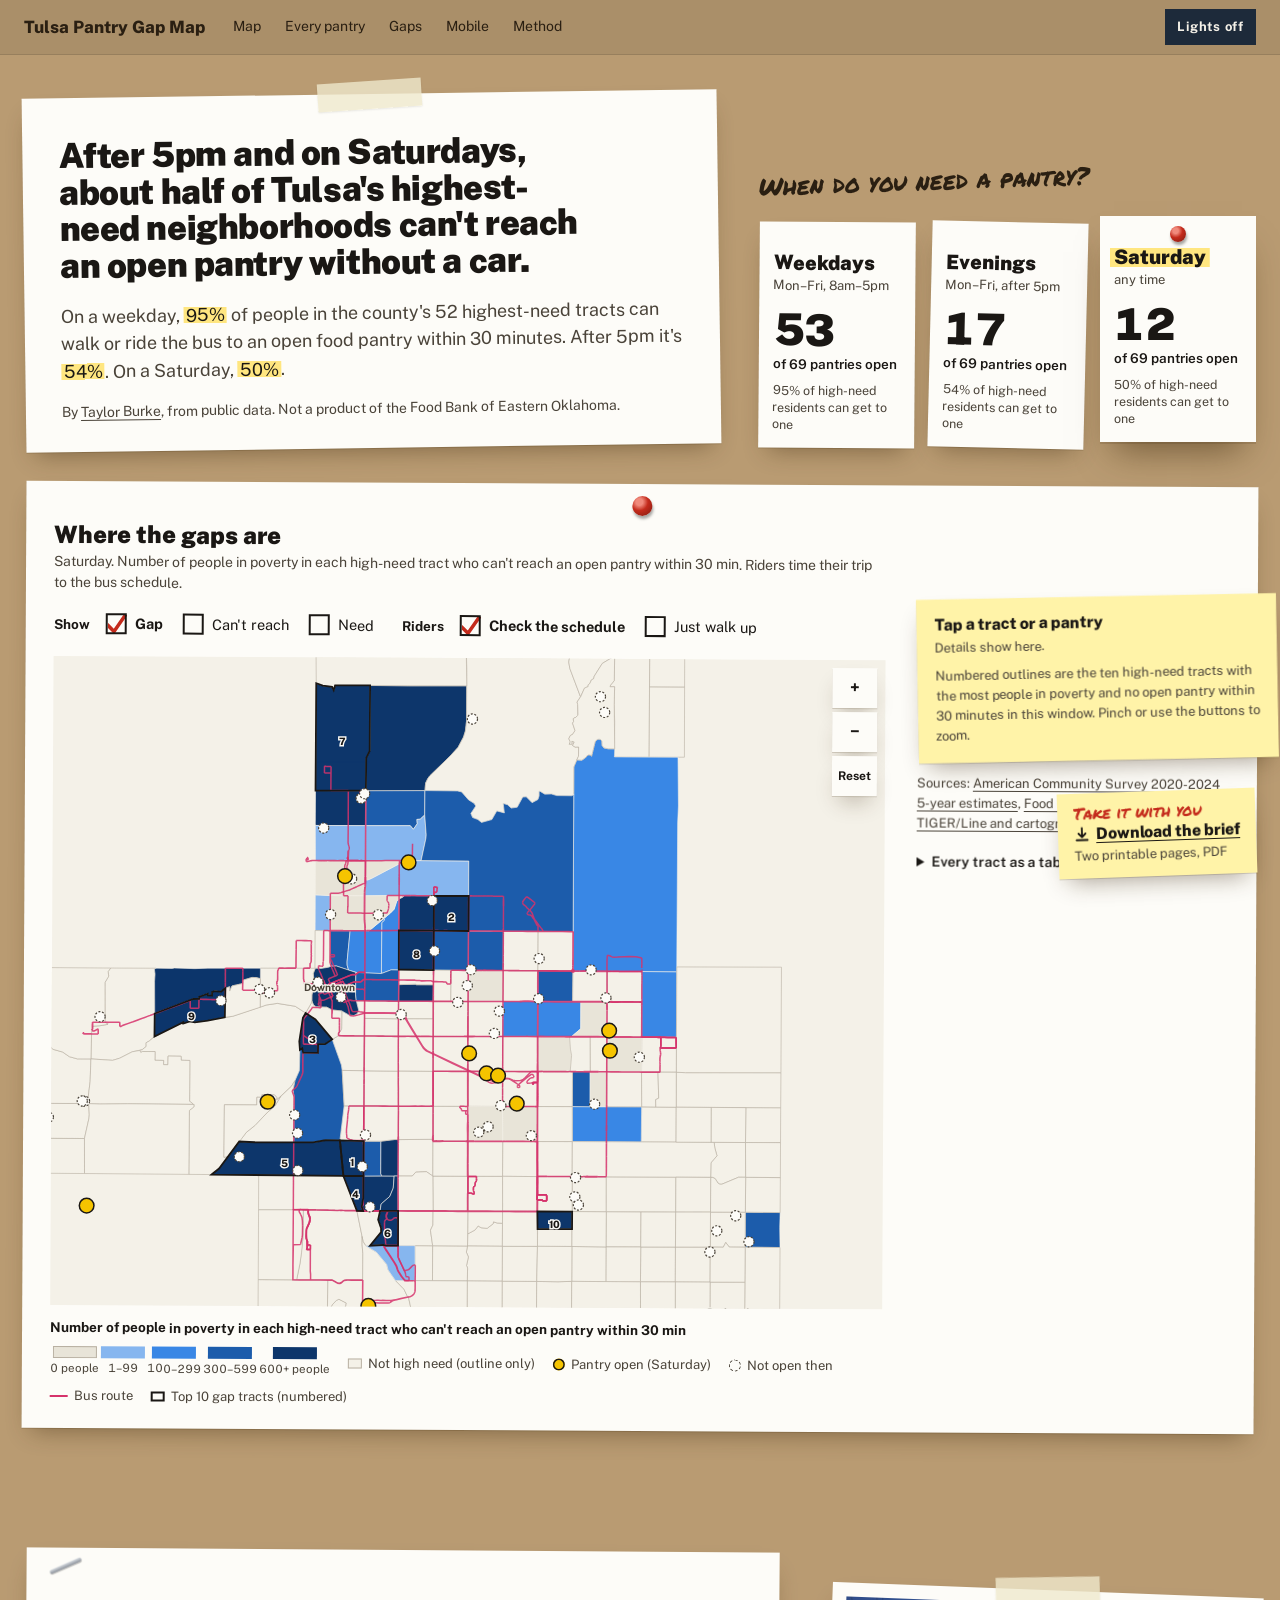
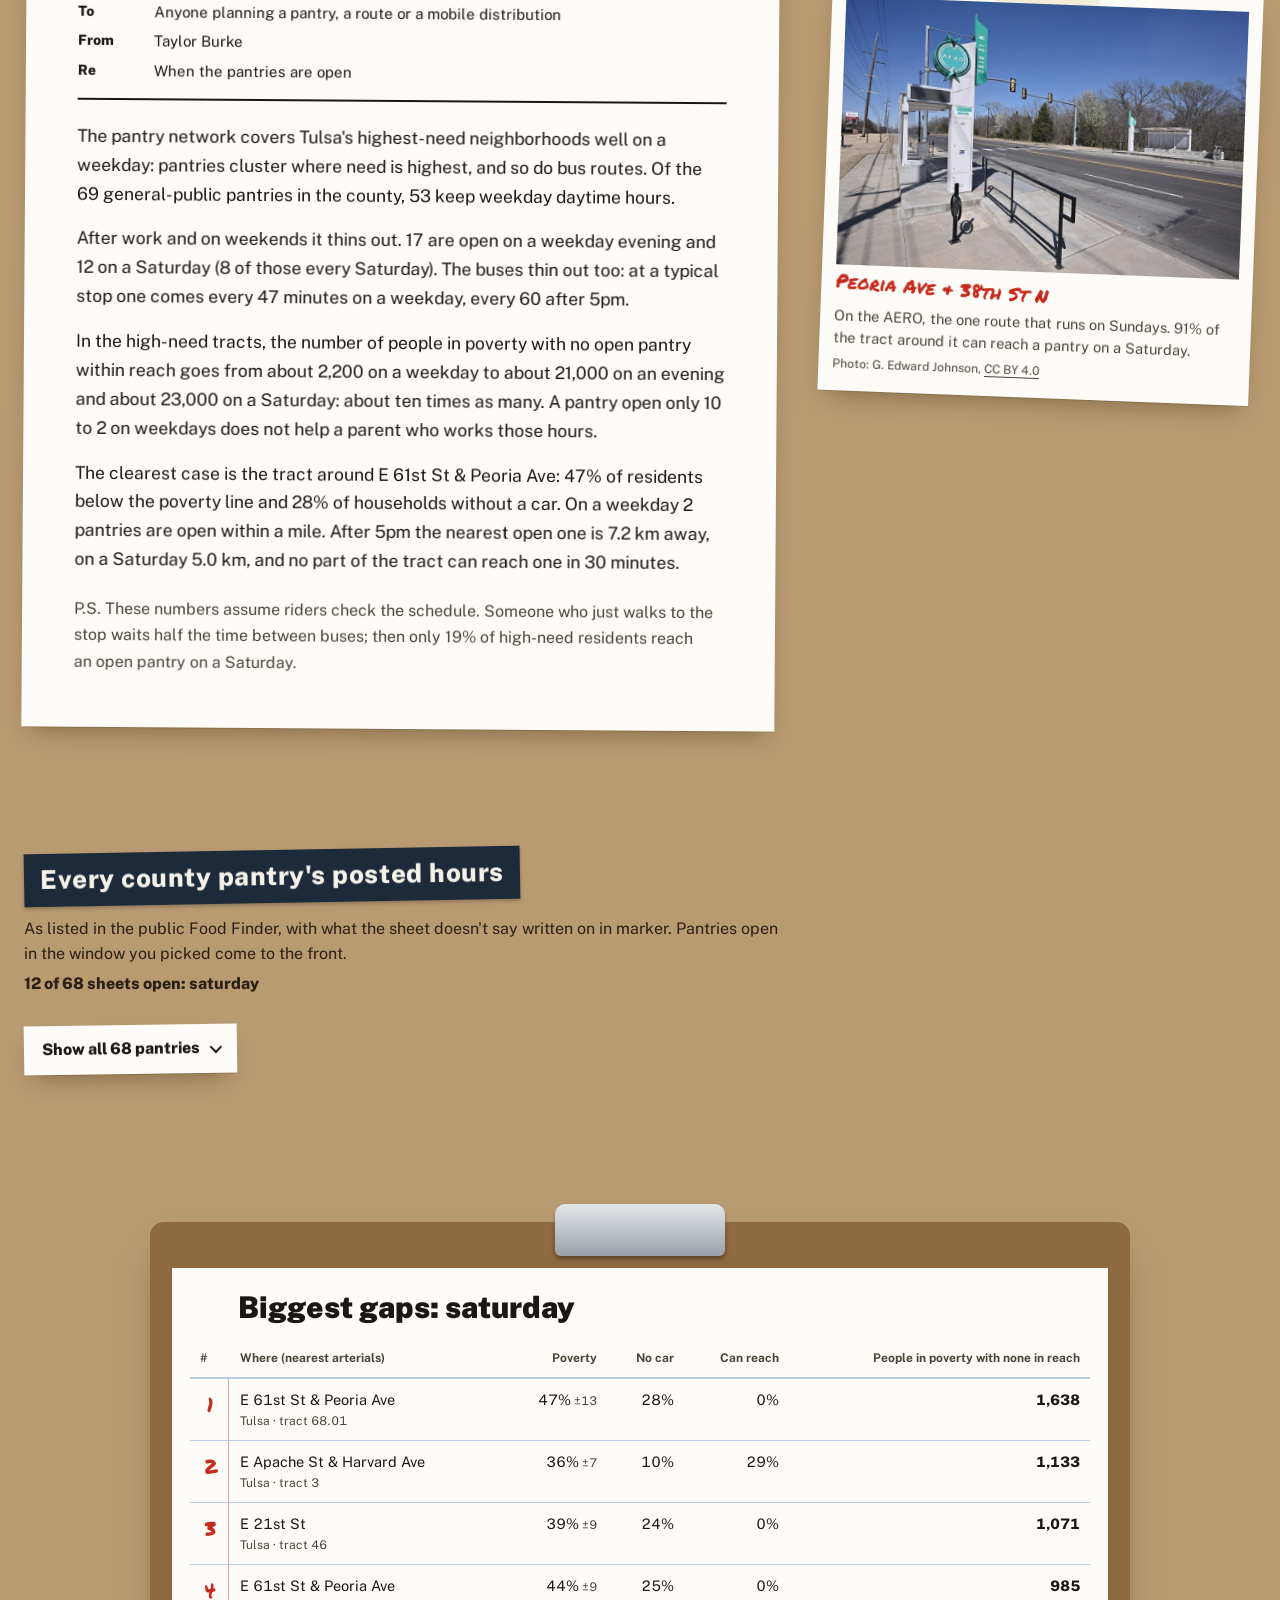
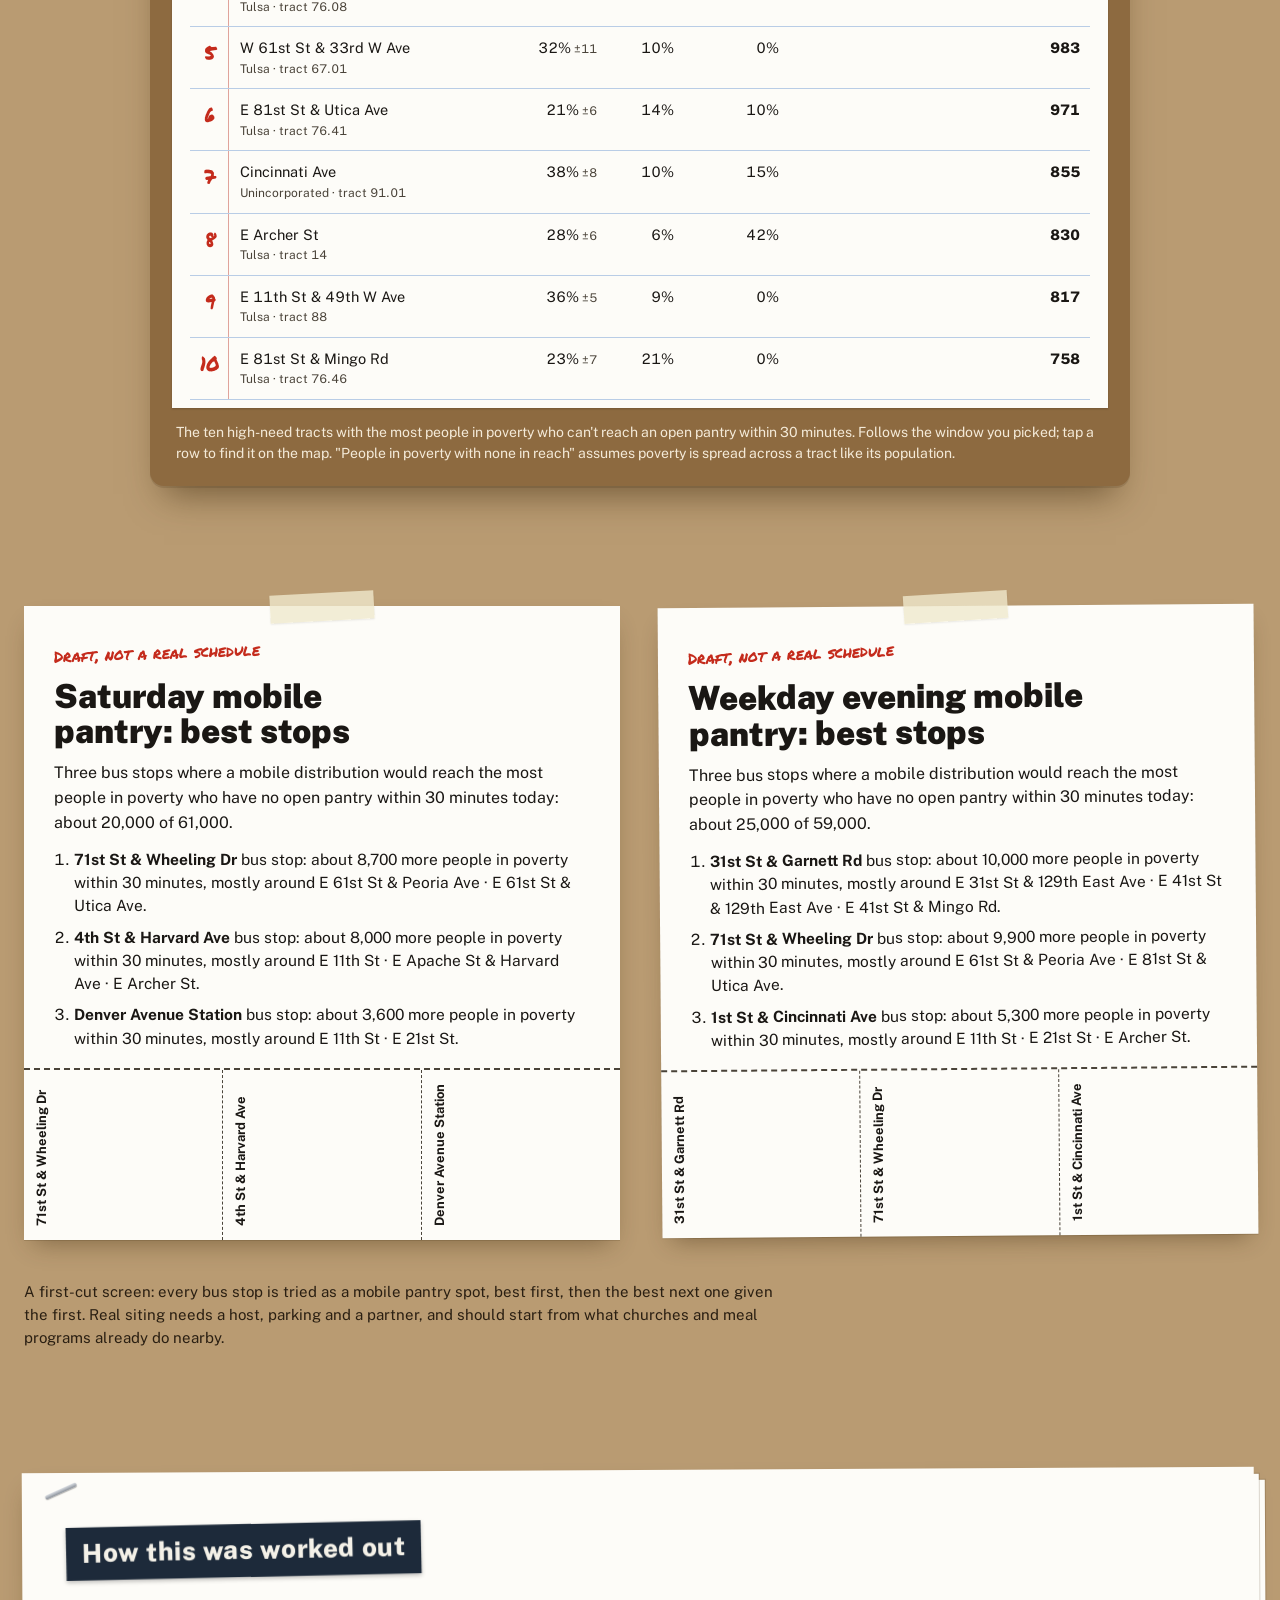
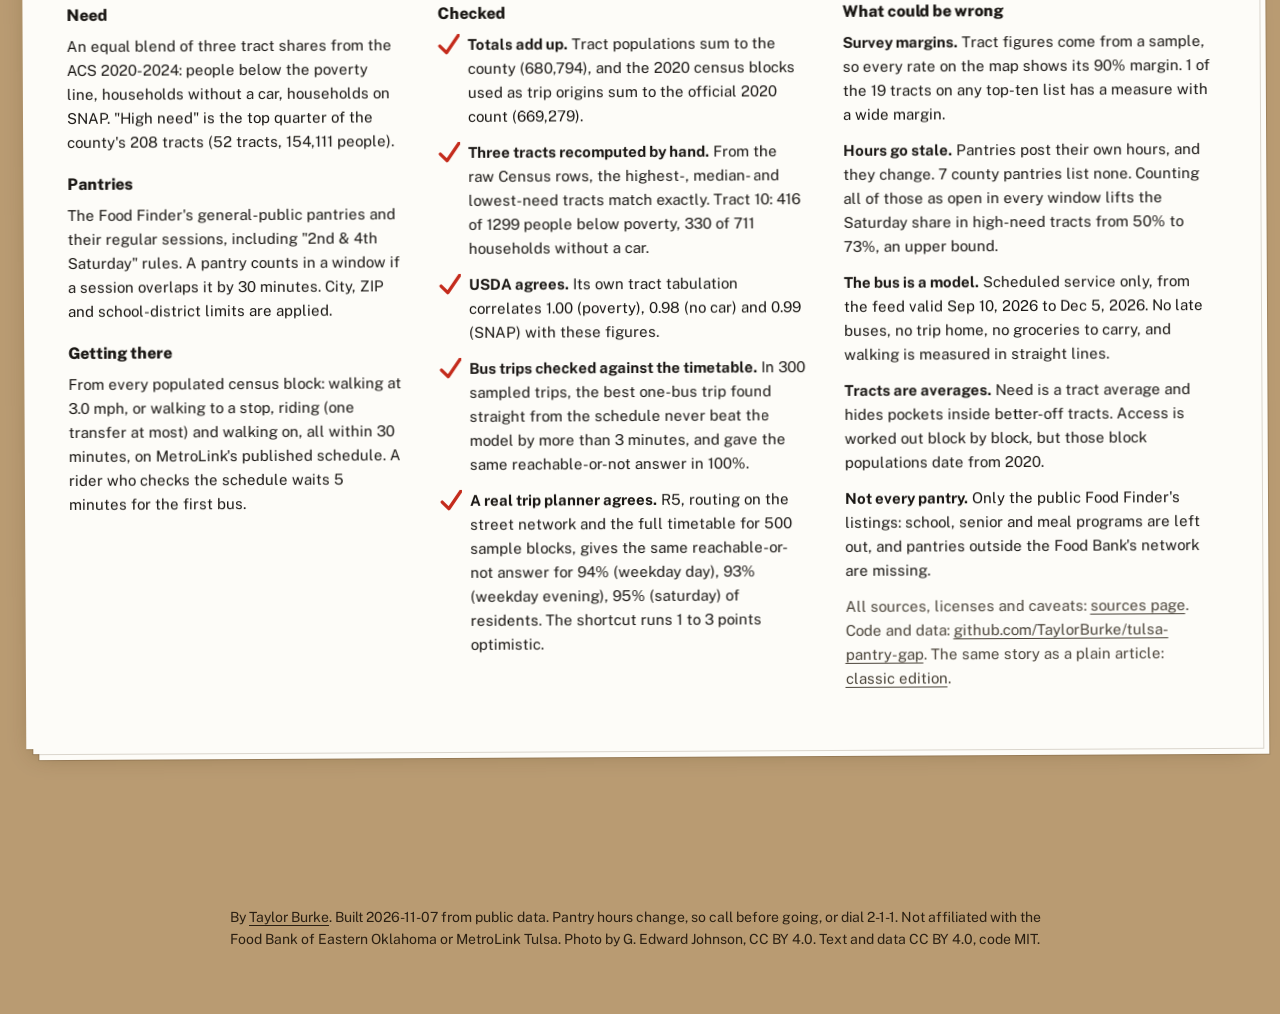
==== commit 8776a4d2: "Board: drop the bottom time picker, collapse the pantry wall by default The picker beside the headli" ====
--- a/site/index.html
+++ b/site/index.html
@@ -58,7 +58,9 @@
 <div class="label-strip"><h2 id="wall-h">Every county pantry's posted hours</h2>
 <p>As listed in the public Food Finder, with what the sheet doesn't say written on in marker. Pantries open in the window you picked come to the front.</p>
 <p class="wall-count" aria-live="polite" id="wall-count"></p></div>
-<ul class="wall" id="wall-list"><li class="card f-pin" style="--r:-1.35deg" data-listed="1" data-weekday-day="1" data-weekday-evening="1" data-saturday="0"><h3>Arms Around BA</h3><p class="addr">840 S Elm Place, Broken Arrow</p><ul class="lines"><li>Mon 10am-3pm</li><li>Mon 6pm-8pm</li><li>Wed 10am-3pm</li><li>Fri 10am-3pm</li></ul><p class="marker" style="--r:-0.9deg">Broken Arrow, Bixby &amp; Coweta residents only</p><p class="marker" style="--r:0.0deg">Closed Thanksgiving Holiday 11/20/26–11/27/26</p><p class="state"></p></li><li class="card f-tape" style="--r:-0.45deg" data-listed="1" data-weekday-day="1" data-weekday-evening="0" data-saturday="0"><h3>Bixby Community Outreach Center</h3><p class="addr">77 E Breckenridge Ave., Bixby</p><ul class="lines"><li>Tue 8:30am-3:30pm</li><li>Wed 8:30am-3:30pm</li><li>Thu 8:30am-3:30pm</li></ul><p class="state"></p></li><li class="card f-tape" style="--r:0.45deg" data-listed="1" data-weekday-day="0" data-weekday-evening="1" data-saturday="0"><h3>Braden Park Baptist Church</h3><p class="addr">4739 E 5th St, Tulsa</p><ul class="lines"><li>Wed 5pm-6:30pm</li></ul><p class="state"></p></li><li class="card f-pin" style="--r:1.35deg" data-listed="1" data-weekday-day="1" data-weekday-evening="0" data-saturday="0"><h3>Broken Arrow Church of Christ Food Pantry</h3><p class="addr">505 E Kenosha, Broken Arrow</p><ul class="lines"><li>Thu 11am-2pm</li></ul><p class="state"></p></li><li class="card f-tape" style="--r:-0.9deg" data-listed="1" data-weekday-day="1" data-weekday-evening="0" data-saturday="0"><h3>Broken Arrow Neighbors</h3><p class="addr">315 W College St, Broken Arrow</p><ul class="lines"><li>Mon 8am-4pm</li><li>Tue 8am-4pm</li><li>Wed 8am-4pm</li><li>Thu 8am-4pm</li><li>Fri 8am-2pm</li></ul><p class="marker" style="--r:0.45deg">Broken Arrow &amp; Coweta residents only</p><p class="state"></p></li><li class="card f-tape" style="--r:0.0deg" data-listed="1" data-weekday-day="1" data-weekday-evening="0" data-saturday="0"><h3>Candy House Kidz LLC</h3><p class="addr">1019 E 54th St. N., Tulsa</p><ul class="lines"><li>Mon 10am-2pm</li><li>Tue 10am-2pm</li><li>Wed 10am-2pm</li><li>Thu 10am-2pm</li></ul><p class="state"></p></li><li class="card f-pin" style="--r:0.9deg" data-listed="1" data-weekday-day="1" data-weekday-evening="0" data-saturday="0"><h3>Care and Share Food Pantry</h3><p class="addr">1019 E 54th St North, Tulsa</p><ul class="lines"><li>Mon 8am-4pm</li></ul><p class="state"></p></li><li class="card f-tape" style="--r:-1.35deg" data-listed="1" data-weekday-day="1" data-weekday-evening="1" data-saturday="0"><h3>Catholic Charities / St. Anne</h3><p class="addr">1012 E. Fort Worth, Broken Arrow</p><ul class="lines"><li>Tue 9am-1pm</li><li>Tue 6pm-8pm</li><li>Wed 9am-1pm</li><li>Thu 9am-1pm</li></ul><p class="marker" style="--r:0.9deg">Broken Arrow &amp; Coweta residents only</p><p class="state"></p></li><li class="card f-tape" style="--r:-0.45deg" data-listed="1" data-weekday-day="1" data-weekday-evening="1" data-saturday="0"><h3>Catholic Charities / Tulsa</h3><p class="addr">2450 N Harvard, Tulsa</p><ul class="lines"><li>Mon 8:30am-4:30pm</li><li>Tue 8:30am-6:30pm</li><li>Wed 8:30am-4:30pm</li><li>Thu 8:30am-4:30pm</li><li>Fri 8:30am-4:30pm</li></ul><p class="marker" style="--r:-0.45deg">Closed Nov 26–28</p><p class="marker" style="--r:0.45deg">Nov 24: no evening hours</p><p class="state"></p></li><li class="card f-pin" style="--r:0.45deg" data-listed="1" data-weekday-day="1" data-weekday-evening="0" data-saturday="0"><h3>Christ For Humanity</h3><p class="addr">6314 E 13th St, Tulsa</p><ul class="lines"><li>Mon 10am-4pm</li><li>Tue 10am-4pm</li><li>Wed 10am-4pm</li><li>Thu 10am-4pm</li></ul><p class="state"></p></li><li class="card f-tape" style="--r:1.35deg" data-listed="1" data-weekday-day="0" data-weekday-evening="0" data-saturday="1"><h3>Christview Christian Church</h3><p class="addr">2525 S Garnett Rd, Tulsa</p><ul class="lines"><li>Sat 9am-10:30am (3rd)</li></ul><p class="marker" style="--r:-0.9deg">Sat: 3rd only</p><p class="state"></p></li><li class="card f-tape" style="--r:-0.9deg" data-listed="1" data-weekday-day="1" data-weekday-evening="0" data-saturday="0"><h3>Church in Power</h3><p class="addr">732 E 31st St North, Tulsa</p><ul class="lines"><li>Sun 11am-1pm</li><li>Wed 8:30am-9:15am</li><li>Fri 10:30am-12:30pm</li></ul><p class="state"></p></li><li class="card f-pin" style="--r:0.0deg" data-listed="1" data-weekday-day="1" data-weekday-evening="0" data-saturday="0"><h3>Church of the Resurrection Hope Food Pantry</h3><p class="addr">4804 S Fulton Ave, Tulsa</p><ul class="lines"><li>Tue 9am-3pm</li><li>Wed 9am-3pm</li><li>Thu 9am-3pm</li></ul><p class="state"></p></li><li class="card f-tape" style="--r:0.9deg" data-listed="1" data-weekday-day="1" data-weekday-evening="0" data-saturday="0"><h3>Church that Matters</h3><p class="addr">3 W. 41st St., Sand Springs</p><ul class="lines"><li>Thu 10am-12pm</li></ul><p class="state"></p></li><li class="card f-tape" style="--r:-1.35deg" data-listed="1" data-weekday-day="1" data-weekday-evening="0" data-saturday="0"><h3>Coffee Bunker</h3><p class="addr">6365 E. 41st St., Tulsa</p><ul class="lines"><li>Tue 8am-5pm</li><li>Thu 8am-5pm</li></ul><p class="state"></p></li><li class="card f-pin" style="--r:-0.45deg" data-listed="1" data-weekday-day="1" data-weekday-evening="0" data-saturday="0"><h3>Collinsville Church of Christ</h3><p class="addr">111 S. 11th St., Collinsville</p><ul class="lines"><li>Wed 8am-11am (1st, 3rd)</li></ul><p class="marker" style="--r:-0.9deg">Wed: 1st &amp; 3rd only</p><p class="state"></p></li><li class="card f-tape" style="--r:0.45deg" data-listed="1" data-weekday-day="0" data-weekday-evening="1" data-saturday="0"><h3>Common Ground Church</h3><p class="addr">7810 E 49th St, Tulsa</p><ul class="lines"><li>Mon 6pm-8pm</li></ul><p class="state"></p></li><li class="card f-tape" style="--r:1.35deg" data-listed="1" data-weekday-day="0" data-weekday-evening="0" data-saturday="0"><h3>Cornerstone Church</h3><p class="addr">7770 N Whirlpool Dr, Sperry</p><ul class="lines"><li>Sun 12:30pm-2pm</li></ul><p class="state"></p></li><li class="card f-pin" style="--r:-0.9deg" data-listed="1" data-weekday-day="1" data-weekday-evening="0" data-saturday="0"><h3>COSMO CENTER (Church of Saint Mary Outreach)</h3><p class="addr">1319 E 49th Pl, Tulsa</p><ul class="lines"><li>Tue 9:30am-3pm</li><li>Wed 9:30am-3pm</li><li>Thu 9:30am-3pm</li></ul><p class="marker" style="--r:-0.45deg">ZIPs 74105, 74135, 74136 only</p><p class="state"></p></li><li class="card f-tape" style="--r:0.0deg" data-listed="1" data-weekday-day="1" data-weekday-evening="1" data-saturday="0"><h3>CrossPoint</h3><p class="addr">4600 S 129th West Ave, Sand Springs</p><ul class="lines"><li>Mon 8am-3pm</li><li>Tue 8am-3pm</li><li>Wed 8am-3pm</li><li>Thu 8am-3pm</li><li>Fri 10am-11pm</li></ul><p class="marker" style="--r:0.45deg">Fri till 11pm? Call to check.</p><p class="state"></p></li><li class="card f-tape" style="--r:0.9deg" data-listed="1" data-weekday-day="1" data-weekday-evening="1" data-saturday="0"><h3>Dividing  Bread Ministry / Sperry</h3><p class="addr">217 S First St, Sperry</p><ul class="lines"><li>Mon 5pm-7pm</li><li>Thu 11am-2pm</li></ul><p class="state"></p></li><li class="card f-pin" style="--r:-1.35deg" data-listed="1" data-weekday-day="1" data-weekday-evening="1" data-saturday="1"><h3>Faith Mission IGC</h3><p class="addr">3210 S Norwood Ave, Suite A, Tulsa</p><ul class="lines"><li>Mon 9am-1pm (1st)</li><li>Wed 5pm-7pm (1st, 2nd)</li><li>Thu 3pm-6pm</li><li>Sat 2pm-4pm</li></ul><p class="marker" style="--r:0.0deg">Mon: 1st only</p><p class="marker" style="--r:0.9deg">Wed: 1st &amp; 2nd only</p><p class="state"></p></li><li class="card f-tape" style="--r:-0.45deg" data-listed="1" data-weekday-day="1" data-weekday-evening="0" data-saturday="0"><h3>FBC Tulsa / Caring Center South</h3><p class="addr">6110 S 99th E Ave, Tulsa</p><ul class="lines"><li>Mon 9am-11am</li><li>Tue 9am-11am</li><li>Wed 9am-11am</li><li>Thu 9am-11am</li><li>Fri 9am-11am</li></ul><p class="state"></p></li><li class="card f-tape" style="--r:0.45deg" data-listed="1" data-weekday-day="1" data-weekday-evening="0" data-saturday="0"><h3>Food Pantry at Contact Church</h3><p class="addr">1529 W 49th St, Tulsa</p><ul class="lines"><li>Thu 10am-12pm</li></ul><p class="state"></p></li><li class="card f-pin" style="--r:1.35deg" data-listed="1" data-weekday-day="1" data-weekday-evening="0" data-saturday="0"><h3>Harvest House</h3><p class="addr">1439 E 71st St, Tulsa</p><ul class="lines"><li>Tue 1pm-4pm</li><li>Wed 10am-4pm</li></ul><p class="state"></p></li><li class="card f-tape" style="--r:-0.9deg" data-listed="1" data-weekday-day="1" data-weekday-evening="0" data-saturday="0"><h3>Helping Hand Ministry</h3><p class="addr">712 S Boston Suite 712, Tulsa</p><ul class="lines"><li>Mon 9am-12pm</li><li>Tue 9am-12pm</li></ul><p class="state"></p></li><li class="card f-tape" style="--r:0.0deg" data-listed="1" data-weekday-day="0" data-weekday-evening="0" data-saturday="1"><h3>Highland Park Christian Church</h3><p class="addr">5717 E 32nd St, Tulsa</p><ul class="lines"><li>Sat 9am-11am (2nd, 4th)</li></ul><p class="marker" style="--r:0.0deg">Sat: 2nd &amp; 4th only</p><p class="state"></p></li><li class="card f-pin" style="--r:0.9deg" data-listed="1" data-weekday-day="1" data-weekday-evening="0" data-saturday="0"><h3>Iron Gate</h3><p class="addr">501 W. Archer, Tulsa</p><ul class="lines"><li>Mon 1pm-2:30pm</li><li>Wed 1pm-2:30pm</li><li>Fri 1pm-2:30pm</li></ul><p class="state"></p></li><li class="card f-tape" style="--r:-1.35deg" data-listed="1" data-weekday-day="0" data-weekday-evening="0" data-saturday="0"><h3>Islamic Society of Tulsa</h3><p class="addr">4630 S Irvington Ave, Tulsa</p><ul class="lines"><li>Sun 8am-10am</li></ul><p class="state"></p></li><li class="card f-tape" style="--r:-0.45deg" data-listed="1" data-weekday-day="1" data-weekday-evening="0" data-saturday="1"><h3>Jenks Community Food Bank</h3><p class="addr">324 W Aquarium Pl, Jenks</p><ul class="lines"><li>Wed 10am-12pm</li><li>Sat 10am-12pm</li></ul><p class="marker" style="--r:0.45deg">Jenks school districts only</p><p class="state"></p></li><li class="card f-pin" style="--r:0.45deg" data-listed="0" data-weekday-day="0" data-weekday-evening="0" data-saturday="0"><h3>John 3:16 Mission Inc.</h3><p class="addr">2027 N. MLK Jr. Blvd., Tulsa</p><ul class="lines"><li class="none">No hours on the listing</li></ul><p class="marker" style="--r:-0.9deg">No hours listed. Call first.</p><p class="state"></p></li><li class="card f-tape" style="--r:1.35deg" data-listed="1" data-weekday-day="1" data-weekday-evening="0" data-saturday="0"><h3>Kendall Whittier Food Pantry</h3><p class="addr">Delivery for Kendall Whittier area, Tulsa</p><ul class="lines"><li>Mon 12pm-3pm</li><li>Tue 12pm-3pm</li><li>Wed 12pm-3pm</li><li>Thu 12pm-3pm</li><li>Fri 12pm-3pm</li></ul><p class="state"></p></li><li class="card f-tape" style="--r:-0.9deg" data-listed="0" data-weekday-day="0" data-weekday-evening="0" data-saturday="0"><h3>Kingdom of Faith &amp; Deliverance</h3><p class="addr">5470 N Peoria, Tulsa</p><ul class="lines"><li class="none">No hours on the listing</li></ul><p class="marker" style="--r:0.9deg">No hours listed. Call first.</p><p class="state"></p></li><li class="card f-pin" style="--r:0.0deg" data-listed="1" data-weekday-day="1" data-weekday-evening="0" data-saturday="0"><h3>La Cosecha (The Harvest)</h3><p class="addr">10811 E 41st St, Tulsa</p><ul class="lines"><li>Thu 8:30am-1pm</li></ul><p class="state"></p></li><li class="card f-tape" style="--r:0.9deg" data-listed="1" data-weekday-day="1" data-weekday-evening="1" data-saturday="1"><h3>Living Word International Church</h3><p class="addr">2545 S Yale Ave, Tulsa</p><ul class="lines"><li>Wed 4pm-6pm</li><li>Sat 2pm-4pm</li></ul><p class="state"></p></li><li class="card f-tape" style="--r:-1.35deg" data-listed="1" data-weekday-day="1" data-weekday-evening="0" data-saturday="1"><h3>Loaves and Fishes</h3><p class="addr">11321 E 19th St, Tulsa</p><ul class="lines"><li>Tue 10am-10:30am</li><li>Wed 10am-10:30am</li><li>Sat 10am-10:30am</li></ul><p class="state"></p></li><li class="card f-pin" style="--r:-0.45deg" data-listed="0" data-weekday-day="0" data-weekday-evening="0" data-saturday="0"><h3>Manna House Ministries</h3><p class="addr">4921 E Admiral Pl, Tulsa</p><ul class="lines"><li class="none">No hours on the listing</li></ul><p class="marker" style="--r:0.0deg">No hours listed. Call first.</p><p class="state"></p></li><li class="card f-tape" style="--r:0.45deg" data-listed="1" data-weekday-day="1" data-weekday-evening="1" data-saturday="0"><h3>MatterMart</h3><p class="addr">4010 S 113th W Ave, Sand Springs</p><ul class="lines"><li>Mon 10am-2pm</li><li>Wed 10am-2pm</li><li>Fri 5pm-8pm</li></ul><p class="state"></p></li><li class="card f-tape" style="--r:1.35deg" data-listed="1" data-weekday-day="1" data-weekday-evening="1" data-saturday="0"><h3>Memorial Drive Church of Christ Food Pantry</h3><p class="addr">911 S Memorial Drive, Tulsa</p><ul class="lines"><li>Tue 1pm-3pm</li><li>Tue 7pm-8:15pm</li></ul><p class="marker" style="--r:-0.45deg">ZIPs 74112, 74114, 74115, 74116, 74128, 74129 only</p><p class="state"></p></li><li class="card f-pin" style="--r:-0.9deg" data-listed="1" data-weekday-day="1" data-weekday-evening="0" data-saturday="1"><h3>Mercy Mission II</h3><p class="addr">114 E 147th St, Glenpool</p><ul class="lines"><li>Mon 12pm-3pm</li><li>Wed 12pm-3pm</li><li>Sat 10am-12pm</li></ul><p class="state"></p></li><li class="card f-tape" style="--r:0.0deg" data-listed="1" data-weekday-day="0" data-weekday-evening="0" data-saturday="1"><h3>Mobile Missions Network</h3><p class="addr">2821 W. 40th St., Tulsa</p><ul class="lines"><li>Sat 9am-12pm</li></ul><p class="state"></p></li><li class="card f-tape" style="--r:0.9deg" data-listed="1" data-weekday-day="1" data-weekday-evening="1" data-saturday="0"><h3>Neighbors Along The Line</h3><p class="addr">5000 Charles Page Blvd, Tulsa</p><ul class="lines"><li>Mon 1pm-4pm</li><li>Tue 1pm-4pm</li><li>Wed 3pm-6pm</li><li>Thu 1pm-6pm</li></ul><p class="state"></p></li><li class="card f-pin" style="--r:-1.35deg" data-listed="1" data-weekday-day="1" data-weekday-evening="0" data-saturday="0"><h3>Neighbors in Need</h3><p class="addr">708 N Main, Owasso</p><ul class="lines"><li>Tue 8:30am-10:30am</li></ul><p class="state"></p></li><li class="card f-tape" style="--r:-0.45deg" data-listed="1" data-weekday-day="0" data-weekday-evening="0" data-saturday="1"><h3>New Jerusalem Baptist Church</h3><p class="addr">3427 N Birmingham Ave, Tulsa</p><ul class="lines"><li>Sat 9am-11am</li></ul><p class="state"></p></li><li class="card f-tape" style="--r:0.45deg" data-listed="1" data-weekday-day="1" data-weekday-evening="1" data-saturday="0"><h3>Nueva Esperanza UMC</h3><p class="addr">1027 N Harvard Ave, Tulsa</p><ul class="lines"><li>Wed 2:30pm-6pm (2nd, 4th)</li></ul><p class="marker" style="--r:0.45deg">Wed: 2nd &amp; 4th only</p><p class="state"></p></li><li class="card f-pin" style="--r:1.35deg" data-listed="1" data-weekday-day="1" data-weekday-evening="0" data-saturday="0"><h3>Oklahoma Family Empowerment Center</h3><p class="addr">1020 S Garnett Rd, Tulsa</p><ul class="lines"><li>Mon 9am-2pm</li><li>Tue 9am-2pm</li><li>Wed 9am-2pm</li><li>Thu 9am-2pm</li></ul><p class="state"></p></li><li class="card f-tape" style="--r:-0.9deg" data-listed="1" data-weekday-day="1" data-weekday-evening="0" data-saturday="0"><h3>Owasso Community Resources</h3><p class="addr">109 N. Birch, Suite 109, Owasso</p><ul class="lines"><li>Mon 11am-2pm</li><li>Tue 11am-2pm</li><li>Wed 11am-2pm</li><li>Thu 11am-2pm</li><li>Fri 11am-2pm</li></ul><p class="marker" style="--r:0.0deg">Owasso, Collinsville &amp; Sperry school districts only</p><p class="state"></p></li><li class="card f-tape" style="--r:0.0deg" data-listed="1" data-weekday-day="1" data-weekday-evening="0" data-saturday="0"><h3>Restore Hope Ministries, Inc.</h3><p class="addr">2960 Charles Page Blvd, Tulsa</p><ul class="lines"><li>Mon 12:30pm-3:30pm</li><li>Tue 12:30pm-3:30pm</li></ul><p class="state"></p></li><li class="card f-pin" style="--r:0.9deg" data-listed="1" data-weekday-day="1" data-weekday-evening="0" data-saturday="0"><h3>Restore Hope Ministries/South</h3><p class="addr">6910 S 101st E Ave, Tulsa</p><ul class="lines"><li>Wed 12:30pm-3:30pm</li><li>Thu 12:30pm-3:30pm</li></ul><p class="state"></p></li><li class="card f-tape" style="--r:-1.35deg" data-listed="1" data-weekday-day="1" data-weekday-evening="0" data-saturday="0"><h3>S.T.E.P.S. Resource Center</h3><p class="addr">4301 S Union, Tulsa</p><ul class="lines"><li>Tue 12:30pm-2:30pm</li><li>Thu 12:30pm-2:30pm</li></ul><p class="state"></p></li><li class="card f-tape" style="--r:-0.45deg" data-listed="1" data-weekday-day="1" data-weekday-evening="0" data-saturday="0"><h3>Sand Springs Community Services, Inc.</h3><p class="addr">114 W 4th St, Sand Springs</p><ul class="lines"><li>Mon 10am-2:30pm</li><li>Tue 10am-2:30pm</li><li>Wed 10am-2:30pm</li><li>Thu 10am-2:30pm</li><li>Fri 9am-12pm</li></ul><p class="state"></p></li><li class="card f-pin" style="--r:0.45deg" data-listed="1" data-weekday-day="0" data-weekday-evening="0" data-saturday="0"><h3>Sandusky Ave. Christian Church</h3><p class="addr">4424 E. 11th, Tulsa</p><ul class="lines"><li>Sun 12pm-1:30pm (3rd)</li></ul><p class="marker" style="--r:0.0deg">Sun: 3rd only</p><p class="state"></p></li><li class="card f-tape" style="--r:1.35deg" data-listed="1" data-weekday-day="1" data-weekday-evening="0" data-saturday="0"><h3>South Peoria Neighborhood Connection Foundation</h3><p class="addr">5780 S Peoria Ave, Tulsa</p><ul class="lines"><li>Mon 9am-3pm</li><li>Tue 9am-3pm</li><li>Wed 9am-3pm</li><li>Thu 9am-3pm</li><li>Fri 9am-12:30pm</li></ul><p class="state"></p></li><li class="card f-tape" style="--r:-0.9deg" data-listed="1" data-weekday-day="1" data-weekday-evening="0" data-saturday="1"><h3>St Clements Community Outreach</h3><p class="addr">15501 S Memorial Dr, Bixby</p><ul class="lines"><li>Tue 9am-11am</li><li>Thu 9am-11am</li><li>Sat 9am-10am (1st)</li></ul><p class="marker" style="--r:-0.45deg">Sat: 1st only</p><p class="state"></p></li><li class="card f-pin" style="--r:0.0deg" data-listed="1" data-weekday-day="1" data-weekday-evening="0" data-saturday="0"><h3>St Thomas More Food Pantry</h3><p class="addr">2720 S. 129th E Ave, Tulsa</p><ul class="lines"><li>Fri 10am-12pm (1st, 3rd)</li></ul><p class="marker" style="--r:0.45deg">Fri: 1st &amp; 3rd only</p><p class="state"></p></li><li class="card f-tape" style="--r:0.9deg" data-listed="1" data-weekday-day="1" data-weekday-evening="1" data-saturday="1"><h3>St. Andrew Community Mission Program Inc.</h3><p class="addr">3115 N Garrison Ave, Tulsa</p><ul class="lines"><li>Sun 11:30am-12:30pm</li><li>Mon 8am-5pm</li><li>Wed 6:30pm-7:30pm</li><li>Sat 10am-1pm (3rd)</li></ul><p class="marker" style="--r:-0.9deg">Sat: 3rd only</p><p class="state"></p></li><li class="card f-tape" style="--r:-1.35deg" data-listed="1" data-weekday-day="1" data-weekday-evening="0" data-saturday="0"><h3>St. Mark&#x27;s United Methodist Church</h3><p class="addr">10513 E Admiral Pl, Tulsa</p><ul class="lines"><li>Thu 10am-12pm</li></ul><p class="state"></p></li><li class="card f-pin" style="--r:-0.45deg" data-listed="1" data-weekday-day="1" data-weekday-evening="0" data-saturday="0"><h3>Templo Cristiano</h3><p class="addr">6767 S Mingo Rd., Tulsa</p><ul class="lines"><li>Tue 1pm-5pm</li></ul><p class="state"></p></li><li class="card f-tape" style="--r:0.45deg" data-listed="1" data-weekday-day="1" data-weekday-evening="0" data-saturday="0"><h3>The Ministry Center</h3><p class="addr">312 S 33rd West Ave, Tulsa</p><ul class="lines"><li>Tue 9:30am-12:30pm</li><li>Wed 9:30am-12:30pm</li><li>Thu 9:30am-12:30pm</li></ul><p class="state"></p></li><li class="card f-tape" style="--r:1.35deg" data-listed="1" data-weekday-day="1" data-weekday-evening="1" data-saturday="0"><h3>The Mission Center</h3><p class="addr">11341 N. Garnett Rd., Owasso</p><ul class="lines"><li>Mon 11am-3pm</li><li>Tue 11am-3pm</li><li>Tue 6:30pm-8pm (3rd)</li><li>Wed 11am-3pm</li><li>Thu 11am-3pm</li></ul><p class="marker" style="--r:0.45deg">Tue: 3rd only</p><p class="marker" style="--r:-0.9deg">Claremore, Collinsville, Oologah, Owasso, Skiatook, Sperry, Talala &amp; Turley residents only</p><p class="state"></p></li><li class="card f-pin" style="--r:-0.9deg" data-listed="1" data-weekday-day="1" data-weekday-evening="1" data-saturday="0"><h3>Triumph Worship Center</h3><p class="addr">2125 W 181st Str, Mounds</p><ul class="lines"><li>Tue 2pm-6:30pm (1st, 2nd, 3rd)</li></ul><p class="marker" style="--r:-0.9deg">Tue: 1st, 2nd &amp; 3rd only</p><p class="state"></p></li><li class="card f-tape" style="--r:0.0deg" data-listed="1" data-weekday-day="1" data-weekday-evening="0" data-saturday="1"><h3>True Vine Outreach</h3><p class="addr">7039 E. 40th Street, Tulsa</p><ul class="lines"><li>Sun 12:30pm-2pm</li><li>Fri 10am-1pm</li><li>Sat 10am-1pm</li></ul><p class="state"></p></li><li class="card f-tape" style="--r:0.9deg" data-listed="1" data-weekday-day="1" data-weekday-evening="0" data-saturday="0"><h3>Tulsa Community Service Center</h3><p class="addr">2015 S. Lakewood Ave. #A-B, Tulsa</p><ul class="lines"><li>Wed 3pm-5pm</li></ul><p class="state"></p></li><li class="card f-pin" style="--r:-1.35deg" data-listed="1" data-weekday-day="1" data-weekday-evening="1" data-saturday="0"><h3>Tulsa Dream Center</h3><p class="addr">200 West 46th St N, Tulsa</p><ul class="lines"><li>Tue 1pm-3pm</li><li>Tue 7pm-8:15pm</li></ul><p class="state"></p></li><li class="card f-tape" style="--r:-0.45deg" data-listed="0" data-weekday-day="0" data-weekday-evening="0" data-saturday="0"><h3>Tulsa Dream Center West</h3><p class="addr">4122 W. 55th Pl., Tulsa</p><ul class="lines"><li class="none">No hours on the listing</li></ul><p class="marker" style="--r:0.45deg">No hours listed. Call first.</p><p class="state"></p></li><li class="card f-tape" style="--r:0.45deg" data-listed="0" data-weekday-day="0" data-weekday-evening="0" data-saturday="0"><h3>Tulsa Housing Authority - Parkview Terrace</h3><p class="addr">1615 W 59th St, Tulsa</p><ul class="lines"><li class="none">No hours on the listing</li></ul><p class="marker" style="--r:-0.9deg">No hours listed. Call first.</p><p class="state"></p></li><li class="card f-pin" style="--r:1.35deg" data-listed="0" data-weekday-day="0" data-weekday-evening="0" data-saturday="0"><h3>Tulsa Housing Authority - Seminole Hills</h3><p class="addr">1624 E Virgin St, Tulsa</p><ul class="lines"><li class="none">No hours on the listing</li></ul><p class="marker" style="--r:0.0deg">No hours listed. Call first.</p><p class="state"></p></li><li class="card f-tape" style="--r:-0.9deg" data-listed="1" data-weekday-day="1" data-weekday-evening="0" data-saturday="0"><h3>Walter&#x27;s Way Foundation</h3><p class="addr">573 N Memorial Dr., Tulsa</p><ul class="lines"><li>Wed 9am-12pm</li></ul><p class="state"></p></li></ul>
+<button class="wall-toggle" id="wall-toggle" type="button" aria-expanded="false" aria-controls="wall-list" style="--r:-0.8deg">
+<span class="wt-label">Show all 68 pantries</span><span class="wt-chev" aria-hidden="true"></span></button>
+<ul class="wall" id="wall-list" hidden><li class="card f-pin" style="--r:-1.35deg" data-listed="1" data-weekday-day="1" data-weekday-evening="1" data-saturday="0"><h3>Arms Around BA</h3><p class="addr">840 S Elm Place, Broken Arrow</p><ul class="lines"><li>Mon 10am-3pm</li><li>Mon 6pm-8pm</li><li>Wed 10am-3pm</li><li>Fri 10am-3pm</li></ul><p class="marker" style="--r:-0.9deg">Broken Arrow, Bixby &amp; Coweta residents only</p><p class="marker" style="--r:0.0deg">Closed Thanksgiving Holiday 11/20/26–11/27/26</p><p class="state"></p></li><li class="card f-tape" style="--r:-0.45deg" data-listed="1" data-weekday-day="1" data-weekday-evening="0" data-saturday="0"><h3>Bixby Community Outreach Center</h3><p class="addr">77 E Breckenridge Ave., Bixby</p><ul class="lines"><li>Tue 8:30am-3:30pm</li><li>Wed 8:30am-3:30pm</li><li>Thu 8:30am-3:30pm</li></ul><p class="state"></p></li><li class="card f-tape" style="--r:0.45deg" data-listed="1" data-weekday-day="0" data-weekday-evening="1" data-saturday="0"><h3>Braden Park Baptist Church</h3><p class="addr">4739 E 5th St, Tulsa</p><ul class="lines"><li>Wed 5pm-6:30pm</li></ul><p class="state"></p></li><li class="card f-pin" style="--r:1.35deg" data-listed="1" data-weekday-day="1" data-weekday-evening="0" data-saturday="0"><h3>Broken Arrow Church of Christ Food Pantry</h3><p class="addr">505 E Kenosha, Broken Arrow</p><ul class="lines"><li>Thu 11am-2pm</li></ul><p class="state"></p></li><li class="card f-tape" style="--r:-0.9deg" data-listed="1" data-weekday-day="1" data-weekday-evening="0" data-saturday="0"><h3>Broken Arrow Neighbors</h3><p class="addr">315 W College St, Broken Arrow</p><ul class="lines"><li>Mon 8am-4pm</li><li>Tue 8am-4pm</li><li>Wed 8am-4pm</li><li>Thu 8am-4pm</li><li>Fri 8am-2pm</li></ul><p class="marker" style="--r:0.45deg">Broken Arrow &amp; Coweta residents only</p><p class="state"></p></li><li class="card f-tape" style="--r:0.0deg" data-listed="1" data-weekday-day="1" data-weekday-evening="0" data-saturday="0"><h3>Candy House Kidz LLC</h3><p class="addr">1019 E 54th St. N., Tulsa</p><ul class="lines"><li>Mon 10am-2pm</li><li>Tue 10am-2pm</li><li>Wed 10am-2pm</li><li>Thu 10am-2pm</li></ul><p class="state"></p></li><li class="card f-pin" style="--r:0.9deg" data-listed="1" data-weekday-day="1" data-weekday-evening="0" data-saturday="0"><h3>Care and Share Food Pantry</h3><p class="addr">1019 E 54th St North, Tulsa</p><ul class="lines"><li>Mon 8am-4pm</li></ul><p class="state"></p></li><li class="card f-tape" style="--r:-1.35deg" data-listed="1" data-weekday-day="1" data-weekday-evening="1" data-saturday="0"><h3>Catholic Charities / St. Anne</h3><p class="addr">1012 E. Fort Worth, Broken Arrow</p><ul class="lines"><li>Tue 9am-1pm</li><li>Tue 6pm-8pm</li><li>Wed 9am-1pm</li><li>Thu 9am-1pm</li></ul><p class="marker" style="--r:0.9deg">Broken Arrow &amp; Coweta residents only</p><p class="state"></p></li><li class="card f-tape" style="--r:-0.45deg" data-listed="1" data-weekday-day="1" data-weekday-evening="1" data-saturday="0"><h3>Catholic Charities / Tulsa</h3><p class="addr">2450 N Harvard, Tulsa</p><ul class="lines"><li>Mon 8:30am-4:30pm</li><li>Tue 8:30am-6:30pm</li><li>Wed 8:30am-4:30pm</li><li>Thu 8:30am-4:30pm</li><li>Fri 8:30am-4:30pm</li></ul><p class="marker" style="--r:-0.45deg">Closed Nov 26–28</p><p class="marker" style="--r:0.45deg">Nov 24: no evening hours</p><p class="state"></p></li><li class="card f-pin" style="--r:0.45deg" data-listed="1" data-weekday-day="1" data-weekday-evening="0" data-saturday="0"><h3>Christ For Humanity</h3><p class="addr">6314 E 13th St, Tulsa</p><ul class="lines"><li>Mon 10am-4pm</li><li>Tue 10am-4pm</li><li>Wed 10am-4pm</li><li>Thu 10am-4pm</li></ul><p class="state"></p></li><li class="card f-tape" style="--r:1.35deg" data-listed="1" data-weekday-day="0" data-weekday-evening="0" data-saturday="1"><h3>Christview Christian Church</h3><p class="addr">2525 S Garnett Rd, Tulsa</p><ul class="lines"><li>Sat 9am-10:30am (3rd)</li></ul><p class="marker" style="--r:-0.9deg">Sat: 3rd only</p><p class="state"></p></li><li class="card f-tape" style="--r:-0.9deg" data-listed="1" data-weekday-day="1" data-weekday-evening="0" data-saturday="0"><h3>Church in Power</h3><p class="addr">732 E 31st St North, Tulsa</p><ul class="lines"><li>Sun 11am-1pm</li><li>Wed 8:30am-9:15am</li><li>Fri 10:30am-12:30pm</li></ul><p class="state"></p></li><li class="card f-pin" style="--r:0.0deg" data-listed="1" data-weekday-day="1" data-weekday-evening="0" data-saturday="0"><h3>Church of the Resurrection Hope Food Pantry</h3><p class="addr">4804 S Fulton Ave, Tulsa</p><ul class="lines"><li>Tue 9am-3pm</li><li>Wed 9am-3pm</li><li>Thu 9am-3pm</li></ul><p class="state"></p></li><li class="card f-tape" style="--r:0.9deg" data-listed="1" data-weekday-day="1" data-weekday-evening="0" data-saturday="0"><h3>Church that Matters</h3><p class="addr">3 W. 41st St., Sand Springs</p><ul class="lines"><li>Thu 10am-12pm</li></ul><p class="state"></p></li><li class="card f-tape" style="--r:-1.35deg" data-listed="1" data-weekday-day="1" data-weekday-evening="0" data-saturday="0"><h3>Coffee Bunker</h3><p class="addr">6365 E. 41st St., Tulsa</p><ul class="lines"><li>Tue 8am-5pm</li><li>Thu 8am-5pm</li></ul><p class="state"></p></li><li class="card f-pin" style="--r:-0.45deg" data-listed="1" data-weekday-day="1" data-weekday-evening="0" data-saturday="0"><h3>Collinsville Church of Christ</h3><p class="addr">111 S. 11th St., Collinsville</p><ul class="lines"><li>Wed 8am-11am (1st, 3rd)</li></ul><p class="marker" style="--r:-0.9deg">Wed: 1st &amp; 3rd only</p><p class="state"></p></li><li class="card f-tape" style="--r:0.45deg" data-listed="1" data-weekday-day="0" data-weekday-evening="1" data-saturday="0"><h3>Common Ground Church</h3><p class="addr">7810 E 49th St, Tulsa</p><ul class="lines"><li>Mon 6pm-8pm</li></ul><p class="state"></p></li><li class="card f-tape" style="--r:1.35deg" data-listed="1" data-weekday-day="0" data-weekday-evening="0" data-saturday="0"><h3>Cornerstone Church</h3><p class="addr">7770 N Whirlpool Dr, Sperry</p><ul class="lines"><li>Sun 12:30pm-2pm</li></ul><p class="state"></p></li><li class="card f-pin" style="--r:-0.9deg" data-listed="1" data-weekday-day="1" data-weekday-evening="0" data-saturday="0"><h3>COSMO CENTER (Church of Saint Mary Outreach)</h3><p class="addr">1319 E 49th Pl, Tulsa</p><ul class="lines"><li>Tue 9:30am-3pm</li><li>Wed 9:30am-3pm</li><li>Thu 9:30am-3pm</li></ul><p class="marker" style="--r:-0.45deg">ZIPs 74105, 74135, 74136 only</p><p class="state"></p></li><li class="card f-tape" style="--r:0.0deg" data-listed="1" data-weekday-day="1" data-weekday-evening="1" data-saturday="0"><h3>CrossPoint</h3><p class="addr">4600 S 129th West Ave, Sand Springs</p><ul class="lines"><li>Mon 8am-3pm</li><li>Tue 8am-3pm</li><li>Wed 8am-3pm</li><li>Thu 8am-3pm</li><li>Fri 10am-11pm</li></ul><p class="marker" style="--r:0.45deg">Fri till 11pm? Call to check.</p><p class="state"></p></li><li class="card f-tape" style="--r:0.9deg" data-listed="1" data-weekday-day="1" data-weekday-evening="1" data-saturday="0"><h3>Dividing  Bread Ministry / Sperry</h3><p class="addr">217 S First St, Sperry</p><ul class="lines"><li>Mon 5pm-7pm</li><li>Thu 11am-2pm</li></ul><p class="state"></p></li><li class="card f-pin" style="--r:-1.35deg" data-listed="1" data-weekday-day="1" data-weekday-evening="1" data-saturday="1"><h3>Faith Mission IGC</h3><p class="addr">3210 S Norwood Ave, Suite A, Tulsa</p><ul class="lines"><li>Mon 9am-1pm (1st)</li><li>Wed 5pm-7pm (1st, 2nd)</li><li>Thu 3pm-6pm</li><li>Sat 2pm-4pm</li></ul><p class="marker" style="--r:0.0deg">Mon: 1st only</p><p class="marker" style="--r:0.9deg">Wed: 1st &amp; 2nd only</p><p class="state"></p></li><li class="card f-tape" style="--r:-0.45deg" data-listed="1" data-weekday-day="1" data-weekday-evening="0" data-saturday="0"><h3>FBC Tulsa / Caring Center South</h3><p class="addr">6110 S 99th E Ave, Tulsa</p><ul class="lines"><li>Mon 9am-11am</li><li>Tue 9am-11am</li><li>Wed 9am-11am</li><li>Thu 9am-11am</li><li>Fri 9am-11am</li></ul><p class="state"></p></li><li class="card f-tape" style="--r:0.45deg" data-listed="1" data-weekday-day="1" data-weekday-evening="0" data-saturday="0"><h3>Food Pantry at Contact Church</h3><p class="addr">1529 W 49th St, Tulsa</p><ul class="lines"><li>Thu 10am-12pm</li></ul><p class="state"></p></li><li class="card f-pin" style="--r:1.35deg" data-listed="1" data-weekday-day="1" data-weekday-evening="0" data-saturday="0"><h3>Harvest House</h3><p class="addr">1439 E 71st St, Tulsa</p><ul class="lines"><li>Tue 1pm-4pm</li><li>Wed 10am-4pm</li></ul><p class="state"></p></li><li class="card f-tape" style="--r:-0.9deg" data-listed="1" data-weekday-day="1" data-weekday-evening="0" data-saturday="0"><h3>Helping Hand Ministry</h3><p class="addr">712 S Boston Suite 712, Tulsa</p><ul class="lines"><li>Mon 9am-12pm</li><li>Tue 9am-12pm</li></ul><p class="state"></p></li><li class="card f-tape" style="--r:0.0deg" data-listed="1" data-weekday-day="0" data-weekday-evening="0" data-saturday="1"><h3>Highland Park Christian Church</h3><p class="addr">5717 E 32nd St, Tulsa</p><ul class="lines"><li>Sat 9am-11am (2nd, 4th)</li></ul><p class="marker" style="--r:0.0deg">Sat: 2nd &amp; 4th only</p><p class="state"></p></li><li class="card f-pin" style="--r:0.9deg" data-listed="1" data-weekday-day="1" data-weekday-evening="0" data-saturday="0"><h3>Iron Gate</h3><p class="addr">501 W. Archer, Tulsa</p><ul class="lines"><li>Mon 1pm-2:30pm</li><li>Wed 1pm-2:30pm</li><li>Fri 1pm-2:30pm</li></ul><p class="state"></p></li><li class="card f-tape" style="--r:-1.35deg" data-listed="1" data-weekday-day="0" data-weekday-evening="0" data-saturday="0"><h3>Islamic Society of Tulsa</h3><p class="addr">4630 S Irvington Ave, Tulsa</p><ul class="lines"><li>Sun 8am-10am</li></ul><p class="state"></p></li><li class="card f-tape" style="--r:-0.45deg" data-listed="1" data-weekday-day="1" data-weekday-evening="0" data-saturday="1"><h3>Jenks Community Food Bank</h3><p class="addr">324 W Aquarium Pl, Jenks</p><ul class="lines"><li>Wed 10am-12pm</li><li>Sat 10am-12pm</li></ul><p class="marker" style="--r:0.45deg">Jenks school districts only</p><p class="state"></p></li><li class="card f-pin" style="--r:0.45deg" data-listed="0" data-weekday-day="0" data-weekday-evening="0" data-saturday="0"><h3>John 3:16 Mission Inc.</h3><p class="addr">2027 N. MLK Jr. Blvd., Tulsa</p><ul class="lines"><li class="none">No hours on the listing</li></ul><p class="marker" style="--r:-0.9deg">No hours listed. Call first.</p><p class="state"></p></li><li class="card f-tape" style="--r:1.35deg" data-listed="1" data-weekday-day="1" data-weekday-evening="0" data-saturday="0"><h3>Kendall Whittier Food Pantry</h3><p class="addr">Delivery for Kendall Whittier area, Tulsa</p><ul class="lines"><li>Mon 12pm-3pm</li><li>Tue 12pm-3pm</li><li>Wed 12pm-3pm</li><li>Thu 12pm-3pm</li><li>Fri 12pm-3pm</li></ul><p class="state"></p></li><li class="card f-tape" style="--r:-0.9deg" data-listed="0" data-weekday-day="0" data-weekday-evening="0" data-saturday="0"><h3>Kingdom of Faith &amp; Deliverance</h3><p class="addr">5470 N Peoria, Tulsa</p><ul class="lines"><li class="none">No hours on the listing</li></ul><p class="marker" style="--r:0.9deg">No hours listed. Call first.</p><p class="state"></p></li><li class="card f-pin" style="--r:0.0deg" data-listed="1" data-weekday-day="1" data-weekday-evening="0" data-saturday="0"><h3>La Cosecha (The Harvest)</h3><p class="addr">10811 E 41st St, Tulsa</p><ul class="lines"><li>Thu 8:30am-1pm</li></ul><p class="state"></p></li><li class="card f-tape" style="--r:0.9deg" data-listed="1" data-weekday-day="1" data-weekday-evening="1" data-saturday="1"><h3>Living Word International Church</h3><p class="addr">2545 S Yale Ave, Tulsa</p><ul class="lines"><li>Wed 4pm-6pm</li><li>Sat 2pm-4pm</li></ul><p class="state"></p></li><li class="card f-tape" style="--r:-1.35deg" data-listed="1" data-weekday-day="1" data-weekday-evening="0" data-saturday="1"><h3>Loaves and Fishes</h3><p class="addr">11321 E 19th St, Tulsa</p><ul class="lines"><li>Tue 10am-10:30am</li><li>Wed 10am-10:30am</li><li>Sat 10am-10:30am</li></ul><p class="state"></p></li><li class="card f-pin" style="--r:-0.45deg" data-listed="0" data-weekday-day="0" data-weekday-evening="0" data-saturday="0"><h3>Manna House Ministries</h3><p class="addr">4921 E Admiral Pl, Tulsa</p><ul class="lines"><li class="none">No hours on the listing</li></ul><p class="marker" style="--r:0.0deg">No hours listed. Call first.</p><p class="state"></p></li><li class="card f-tape" style="--r:0.45deg" data-listed="1" data-weekday-day="1" data-weekday-evening="1" data-saturday="0"><h3>MatterMart</h3><p class="addr">4010 S 113th W Ave, Sand Springs</p><ul class="lines"><li>Mon 10am-2pm</li><li>Wed 10am-2pm</li><li>Fri 5pm-8pm</li></ul><p class="state"></p></li><li class="card f-tape" style="--r:1.35deg" data-listed="1" data-weekday-day="1" data-weekday-evening="1" data-saturday="0"><h3>Memorial Drive Church of Christ Food Pantry</h3><p class="addr">911 S Memorial Drive, Tulsa</p><ul class="lines"><li>Tue 1pm-3pm</li><li>Tue 7pm-8:15pm</li></ul><p class="marker" style="--r:-0.45deg">ZIPs 74112, 74114, 74115, 74116, 74128, 74129 only</p><p class="state"></p></li><li class="card f-pin" style="--r:-0.9deg" data-listed="1" data-weekday-day="1" data-weekday-evening="0" data-saturday="1"><h3>Mercy Mission II</h3><p class="addr">114 E 147th St, Glenpool</p><ul class="lines"><li>Mon 12pm-3pm</li><li>Wed 12pm-3pm</li><li>Sat 10am-12pm</li></ul><p class="state"></p></li><li class="card f-tape" style="--r:0.0deg" data-listed="1" data-weekday-day="0" data-weekday-evening="0" data-saturday="1"><h3>Mobile Missions Network</h3><p class="addr">2821 W. 40th St., Tulsa</p><ul class="lines"><li>Sat 9am-12pm</li></ul><p class="state"></p></li><li class="card f-tape" style="--r:0.9deg" data-listed="1" data-weekday-day="1" data-weekday-evening="1" data-saturday="0"><h3>Neighbors Along The Line</h3><p class="addr">5000 Charles Page Blvd, Tulsa</p><ul class="lines"><li>Mon 1pm-4pm</li><li>Tue 1pm-4pm</li><li>Wed 3pm-6pm</li><li>Thu 1pm-6pm</li></ul><p class="state"></p></li><li class="card f-pin" style="--r:-1.35deg" data-listed="1" data-weekday-day="1" data-weekday-evening="0" data-saturday="0"><h3>Neighbors in Need</h3><p class="addr">708 N Main, Owasso</p><ul class="lines"><li>Tue 8:30am-10:30am</li></ul><p class="state"></p></li><li class="card f-tape" style="--r:-0.45deg" data-listed="1" data-weekday-day="0" data-weekday-evening="0" data-saturday="1"><h3>New Jerusalem Baptist Church</h3><p class="addr">3427 N Birmingham Ave, Tulsa</p><ul class="lines"><li>Sat 9am-11am</li></ul><p class="state"></p></li><li class="card f-tape" style="--r:0.45deg" data-listed="1" data-weekday-day="1" data-weekday-evening="1" data-saturday="0"><h3>Nueva Esperanza UMC</h3><p class="addr">1027 N Harvard Ave, Tulsa</p><ul class="lines"><li>Wed 2:30pm-6pm (2nd, 4th)</li></ul><p class="marker" style="--r:0.45deg">Wed: 2nd &amp; 4th only</p><p class="state"></p></li><li class="card f-pin" style="--r:1.35deg" data-listed="1" data-weekday-day="1" data-weekday-evening="0" data-saturday="0"><h3>Oklahoma Family Empowerment Center</h3><p class="addr">1020 S Garnett Rd, Tulsa</p><ul class="lines"><li>Mon 9am-2pm</li><li>Tue 9am-2pm</li><li>Wed 9am-2pm</li><li>Thu 9am-2pm</li></ul><p class="state"></p></li><li class="card f-tape" style="--r:-0.9deg" data-listed="1" data-weekday-day="1" data-weekday-evening="0" data-saturday="0"><h3>Owasso Community Resources</h3><p class="addr">109 N. Birch, Suite 109, Owasso</p><ul class="lines"><li>Mon 11am-2pm</li><li>Tue 11am-2pm</li><li>Wed 11am-2pm</li><li>Thu 11am-2pm</li><li>Fri 11am-2pm</li></ul><p class="marker" style="--r:0.0deg">Owasso, Collinsville &amp; Sperry school districts only</p><p class="state"></p></li><li class="card f-tape" style="--r:0.0deg" data-listed="1" data-weekday-day="1" data-weekday-evening="0" data-saturday="0"><h3>Restore Hope Ministries, Inc.</h3><p class="addr">2960 Charles Page Blvd, Tulsa</p><ul class="lines"><li>Mon 12:30pm-3:30pm</li><li>Tue 12:30pm-3:30pm</li></ul><p class="state"></p></li><li class="card f-pin" style="--r:0.9deg" data-listed="1" data-weekday-day="1" data-weekday-evening="0" data-saturday="0"><h3>Restore Hope Ministries/South</h3><p class="addr">6910 S 101st E Ave, Tulsa</p><ul class="lines"><li>Wed 12:30pm-3:30pm</li><li>Thu 12:30pm-3:30pm</li></ul><p class="state"></p></li><li class="card f-tape" style="--r:-1.35deg" data-listed="1" data-weekday-day="1" data-weekday-evening="0" data-saturday="0"><h3>S.T.E.P.S. Resource Center</h3><p class="addr">4301 S Union, Tulsa</p><ul class="lines"><li>Tue 12:30pm-2:30pm</li><li>Thu 12:30pm-2:30pm</li></ul><p class="state"></p></li><li class="card f-tape" style="--r:-0.45deg" data-listed="1" data-weekday-day="1" data-weekday-evening="0" data-saturday="0"><h3>Sand Springs Community Services, Inc.</h3><p class="addr">114 W 4th St, Sand Springs</p><ul class="lines"><li>Mon 10am-2:30pm</li><li>Tue 10am-2:30pm</li><li>Wed 10am-2:30pm</li><li>Thu 10am-2:30pm</li><li>Fri 9am-12pm</li></ul><p class="state"></p></li><li class="card f-pin" style="--r:0.45deg" data-listed="1" data-weekday-day="0" data-weekday-evening="0" data-saturday="0"><h3>Sandusky Ave. Christian Church</h3><p class="addr">4424 E. 11th, Tulsa</p><ul class="lines"><li>Sun 12pm-1:30pm (3rd)</li></ul><p class="marker" style="--r:0.0deg">Sun: 3rd only</p><p class="state"></p></li><li class="card f-tape" style="--r:1.35deg" data-listed="1" data-weekday-day="1" data-weekday-evening="0" data-saturday="0"><h3>South Peoria Neighborhood Connection Foundation</h3><p class="addr">5780 S Peoria Ave, Tulsa</p><ul class="lines"><li>Mon 9am-3pm</li><li>Tue 9am-3pm</li><li>Wed 9am-3pm</li><li>Thu 9am-3pm</li><li>Fri 9am-12:30pm</li></ul><p class="state"></p></li><li class="card f-tape" style="--r:-0.9deg" data-listed="1" data-weekday-day="1" data-weekday-evening="0" data-saturday="1"><h3>St Clements Community Outreach</h3><p class="addr">15501 S Memorial Dr, Bixby</p><ul class="lines"><li>Tue 9am-11am</li><li>Thu 9am-11am</li><li>Sat 9am-10am (1st)</li></ul><p class="marker" style="--r:-0.45deg">Sat: 1st only</p><p class="state"></p></li><li class="card f-pin" style="--r:0.0deg" data-listed="1" data-weekday-day="1" data-weekday-evening="0" data-saturday="0"><h3>St Thomas More Food Pantry</h3><p class="addr">2720 S. 129th E Ave, Tulsa</p><ul class="lines"><li>Fri 10am-12pm (1st, 3rd)</li></ul><p class="marker" style="--r:0.45deg">Fri: 1st &amp; 3rd only</p><p class="state"></p></li><li class="card f-tape" style="--r:0.9deg" data-listed="1" data-weekday-day="1" data-weekday-evening="1" data-saturday="1"><h3>St. Andrew Community Mission Program Inc.</h3><p class="addr">3115 N Garrison Ave, Tulsa</p><ul class="lines"><li>Sun 11:30am-12:30pm</li><li>Mon 8am-5pm</li><li>Wed 6:30pm-7:30pm</li><li>Sat 10am-1pm (3rd)</li></ul><p class="marker" style="--r:-0.9deg">Sat: 3rd only</p><p class="state"></p></li><li class="card f-tape" style="--r:-1.35deg" data-listed="1" data-weekday-day="1" data-weekday-evening="0" data-saturday="0"><h3>St. Mark&#x27;s United Methodist Church</h3><p class="addr">10513 E Admiral Pl, Tulsa</p><ul class="lines"><li>Thu 10am-12pm</li></ul><p class="state"></p></li><li class="card f-pin" style="--r:-0.45deg" data-listed="1" data-weekday-day="1" data-weekday-evening="0" data-saturday="0"><h3>Templo Cristiano</h3><p class="addr">6767 S Mingo Rd., Tulsa</p><ul class="lines"><li>Tue 1pm-5pm</li></ul><p class="state"></p></li><li class="card f-tape" style="--r:0.45deg" data-listed="1" data-weekday-day="1" data-weekday-evening="0" data-saturday="0"><h3>The Ministry Center</h3><p class="addr">312 S 33rd West Ave, Tulsa</p><ul class="lines"><li>Tue 9:30am-12:30pm</li><li>Wed 9:30am-12:30pm</li><li>Thu 9:30am-12:30pm</li></ul><p class="state"></p></li><li class="card f-tape" style="--r:1.35deg" data-listed="1" data-weekday-day="1" data-weekday-evening="1" data-saturday="0"><h3>The Mission Center</h3><p class="addr">11341 N. Garnett Rd., Owasso</p><ul class="lines"><li>Mon 11am-3pm</li><li>Tue 11am-3pm</li><li>Tue 6:30pm-8pm (3rd)</li><li>Wed 11am-3pm</li><li>Thu 11am-3pm</li></ul><p class="marker" style="--r:0.45deg">Tue: 3rd only</p><p class="marker" style="--r:-0.9deg">Claremore, Collinsville, Oologah, Owasso, Skiatook, Sperry, Talala &amp; Turley residents only</p><p class="state"></p></li><li class="card f-pin" style="--r:-0.9deg" data-listed="1" data-weekday-day="1" data-weekday-evening="1" data-saturday="0"><h3>Triumph Worship Center</h3><p class="addr">2125 W 181st Str, Mounds</p><ul class="lines"><li>Tue 2pm-6:30pm (1st, 2nd, 3rd)</li></ul><p class="marker" style="--r:-0.9deg">Tue: 1st, 2nd &amp; 3rd only</p><p class="state"></p></li><li class="card f-tape" style="--r:0.0deg" data-listed="1" data-weekday-day="1" data-weekday-evening="0" data-saturday="1"><h3>True Vine Outreach</h3><p class="addr">7039 E. 40th Street, Tulsa</p><ul class="lines"><li>Sun 12:30pm-2pm</li><li>Fri 10am-1pm</li><li>Sat 10am-1pm</li></ul><p class="state"></p></li><li class="card f-tape" style="--r:0.9deg" data-listed="1" data-weekday-day="1" data-weekday-evening="0" data-saturday="0"><h3>Tulsa Community Service Center</h3><p class="addr">2015 S. Lakewood Ave. #A-B, Tulsa</p><ul class="lines"><li>Wed 3pm-5pm</li></ul><p class="state"></p></li><li class="card f-pin" style="--r:-1.35deg" data-listed="1" data-weekday-day="1" data-weekday-evening="1" data-saturday="0"><h3>Tulsa Dream Center</h3><p class="addr">200 West 46th St N, Tulsa</p><ul class="lines"><li>Tue 1pm-3pm</li><li>Tue 7pm-8:15pm</li></ul><p class="state"></p></li><li class="card f-tape" style="--r:-0.45deg" data-listed="0" data-weekday-day="0" data-weekday-evening="0" data-saturday="0"><h3>Tulsa Dream Center West</h3><p class="addr">4122 W. 55th Pl., Tulsa</p><ul class="lines"><li class="none">No hours on the listing</li></ul><p class="marker" style="--r:0.45deg">No hours listed. Call first.</p><p class="state"></p></li><li class="card f-tape" style="--r:0.45deg" data-listed="0" data-weekday-day="0" data-weekday-evening="0" data-saturday="0"><h3>Tulsa Housing Authority - Parkview Terrace</h3><p class="addr">1615 W 59th St, Tulsa</p><ul class="lines"><li class="none">No hours on the listing</li></ul><p class="marker" style="--r:-0.9deg">No hours listed. Call first.</p><p class="state"></p></li><li class="card f-pin" style="--r:1.35deg" data-listed="0" data-weekday-day="0" data-weekday-evening="0" data-saturday="0"><h3>Tulsa Housing Authority - Seminole Hills</h3><p class="addr">1624 E Virgin St, Tulsa</p><ul class="lines"><li class="none">No hours on the listing</li></ul><p class="marker" style="--r:0.0deg">No hours listed. Call first.</p><p class="state"></p></li><li class="card f-tape" style="--r:-0.9deg" data-listed="1" data-weekday-day="1" data-weekday-evening="0" data-saturday="0"><h3>Walter&#x27;s Way Foundation</h3><p class="addr">573 N Memorial Dr., Tulsa</p><ul class="lines"><li>Wed 9am-12pm</li></ul><p class="state"></p></li></ul>
 </section>
 
 <section class="clip-sec" id="gaps" aria-labelledby="gaps-h">
@@ -94,9 +96,7 @@
 </article>
 </section>
 
-<section class="close" aria-label="Pick a time again">
-<p class="close-line">Pick a time. The map, the sheets and the gap list all change with it.</p>
-<div class="hours" data-ctl="win" role="group" aria-label="Bottom: when do you need a pantry?"><button class="hours-sheet" data-v="weekday_day" aria-pressed="false" style="--r:0.45deg"><span class="pin" aria-hidden="true"></span><span class="hs-day">Weekdays</span><span class="hs-when">Mon–Fri, 8am–5pm</span><span class="hs-count">53</span><span class="hs-of">of 69 pantries open</span><span class="hs-reach">95% of high-need residents can get to one</span></button><button class="hours-sheet" data-v="weekday_evening" aria-pressed="false" style="--r:1.35deg"><span class="pin" aria-hidden="true"></span><span class="hs-day">Evenings</span><span class="hs-when">Mon–Fri, after 5pm</span><span class="hs-count">17</span><span class="hs-of">of 69 pantries open</span><span class="hs-reach">54% of high-need residents can get to one</span></button><button class="hours-sheet" data-v="saturday" aria-pressed="true" style="--r:-0.9deg"><span class="pin" aria-hidden="true"></span><span class="hs-day">Saturday</span><span class="hs-when">any time</span><span class="hs-count">12</span><span class="hs-of">of 69 pantries open</span><span class="hs-reach">50% of high-need residents can get to one</span></button></div>
+<section class="close" aria-label="About this page">
 <a class="brief-note inline" href="brief/tulsa-pantry-gap-brief.pdf" download="tulsa-pantry-gap-brief.pdf" style="--r:-1.4deg"><span class="bn-hand" aria-hidden="true">Take it with you</span><span class="bn-main"><svg viewBox="0 0 16 16" width="16" height="16" aria-hidden="true"><path d="M8 1.5v9m0 0L4.5 7M8 10.5 11.5 7M2.5 13.5h11" fill="none" stroke="currentColor" stroke-width="1.8" stroke-linecap="round" stroke-linejoin="round"/></svg>Download the brief</span><span class="bn-sub">Two printable pages, PDF</span></a>
 <p class="foot">By <a href="https://www.taylorburke.me/">Taylor Burke</a>. Built 2026-11-07 from public data. Pantry hours change, so call before going, or dial 2-1-1. Not affiliated with the Food Bank of Eastern Oklahoma or MetroLink Tulsa. Photo by G. Edward Johnson, CC BY 4.0. Text and data CC BY 4.0, code MIT.</p>
 </section>
--- a/site/assets/board.css
+++ b/site/assets/board.css
@@ -211,6 +211,14 @@
   letter-spacing: .02em; padding: 6px 16px 7px; margin: 0 0 14px; transform: rotate(-1deg); box-shadow: 0 2px 4px rgba(0,0,0,.25); }
 .label-strip p { margin: 0 0 6px; font-size: 16px; }
 .wall-count { font-weight: 800; }
+.wall-toggle { display: inline-flex; align-items: center; gap: 10px; border: 0; cursor: pointer; background: var(--paper); color: var(--ink);
+  box-shadow: var(--shadow); transform: rotate(var(--r, -1deg)); padding: 12px 18px; font-weight: 800; font-size: 16px; margin: 0 0 28px;
+  transition: transform .15s ease, box-shadow .15s ease; }
+.wall-toggle:hover { transform: rotate(0deg) translateY(-2px); box-shadow: var(--shadow-up); }
+.wt-chev { width: 9px; height: 9px; border-right: 2.5px solid currentColor; border-bottom: 2.5px solid currentColor; transform: rotate(45deg) translateY(-2px); }
+.wall-toggle[aria-expanded="true"] .wt-chev { transform: rotate(-135deg) translateY(-2px); }
+@media (prefers-reduced-motion: reduce) { .wall-toggle { transition: none; } }
+.wall[hidden] { display: none; }
 .wall { list-style: none; margin: 0; padding: 0; display: grid; grid-template-columns: repeat(auto-fill, minmax(214px, 1fr)); gap: 26px 22px; align-items: start; }
 .card { padding: 26px 16px 14px; transition: box-shadow .25s ease-out; }
 .card::before { content: ""; position: absolute; top: -11px; left: 50%; width: 70px; height: 22px; margin-left: -35px; background: var(--tape); transform: rotate(2deg); }
@@ -268,7 +276,6 @@
 
 /* close */
 .close { padding: 96px 0 0; max-width: 820px; margin: 0 auto; }
-.close-line { color: var(--board-ink); font-weight: 800; font-size: clamp(22px, 2.4vw, 30px); line-height: 1.2; margin: 0 0 28px; }
 .foot { color: var(--board-ink); font-size: 14px; margin: 40px 0 0; line-height: 1.6; }
 
 @media (max-width: 1080px) {
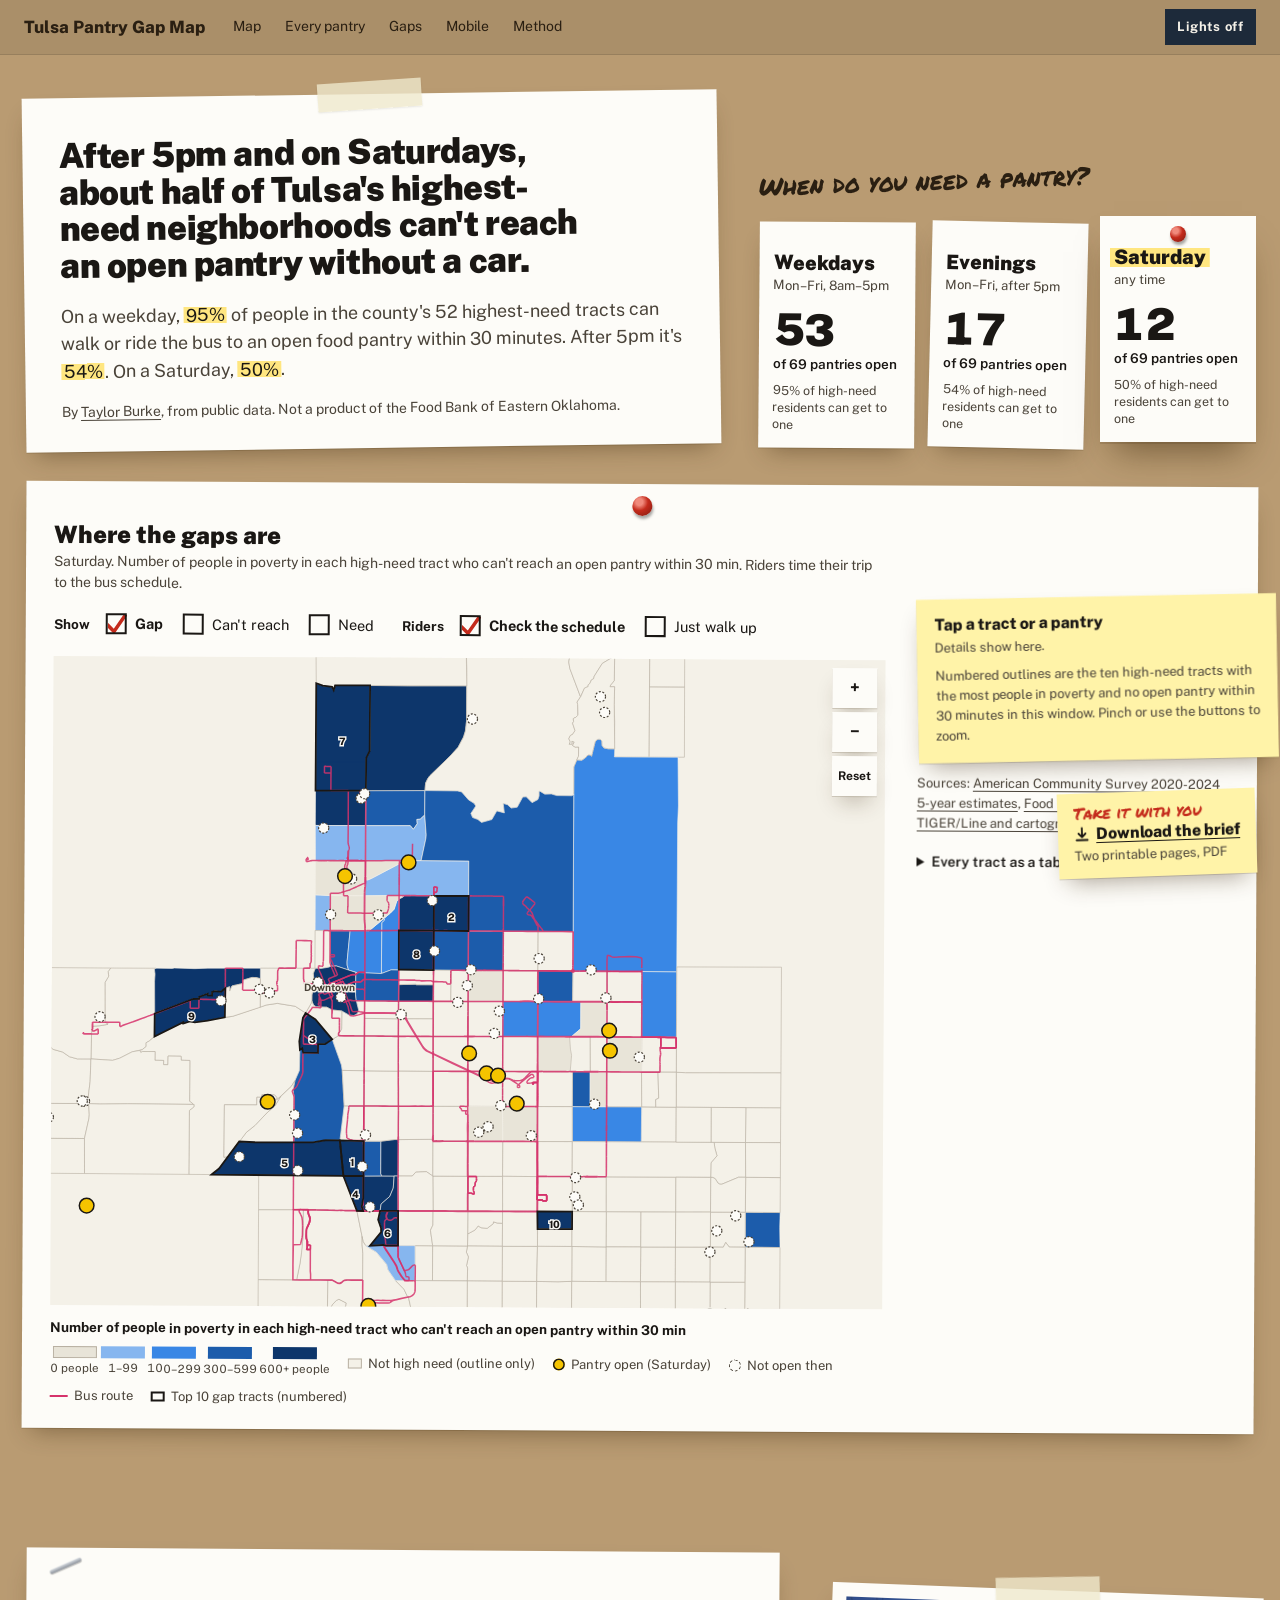
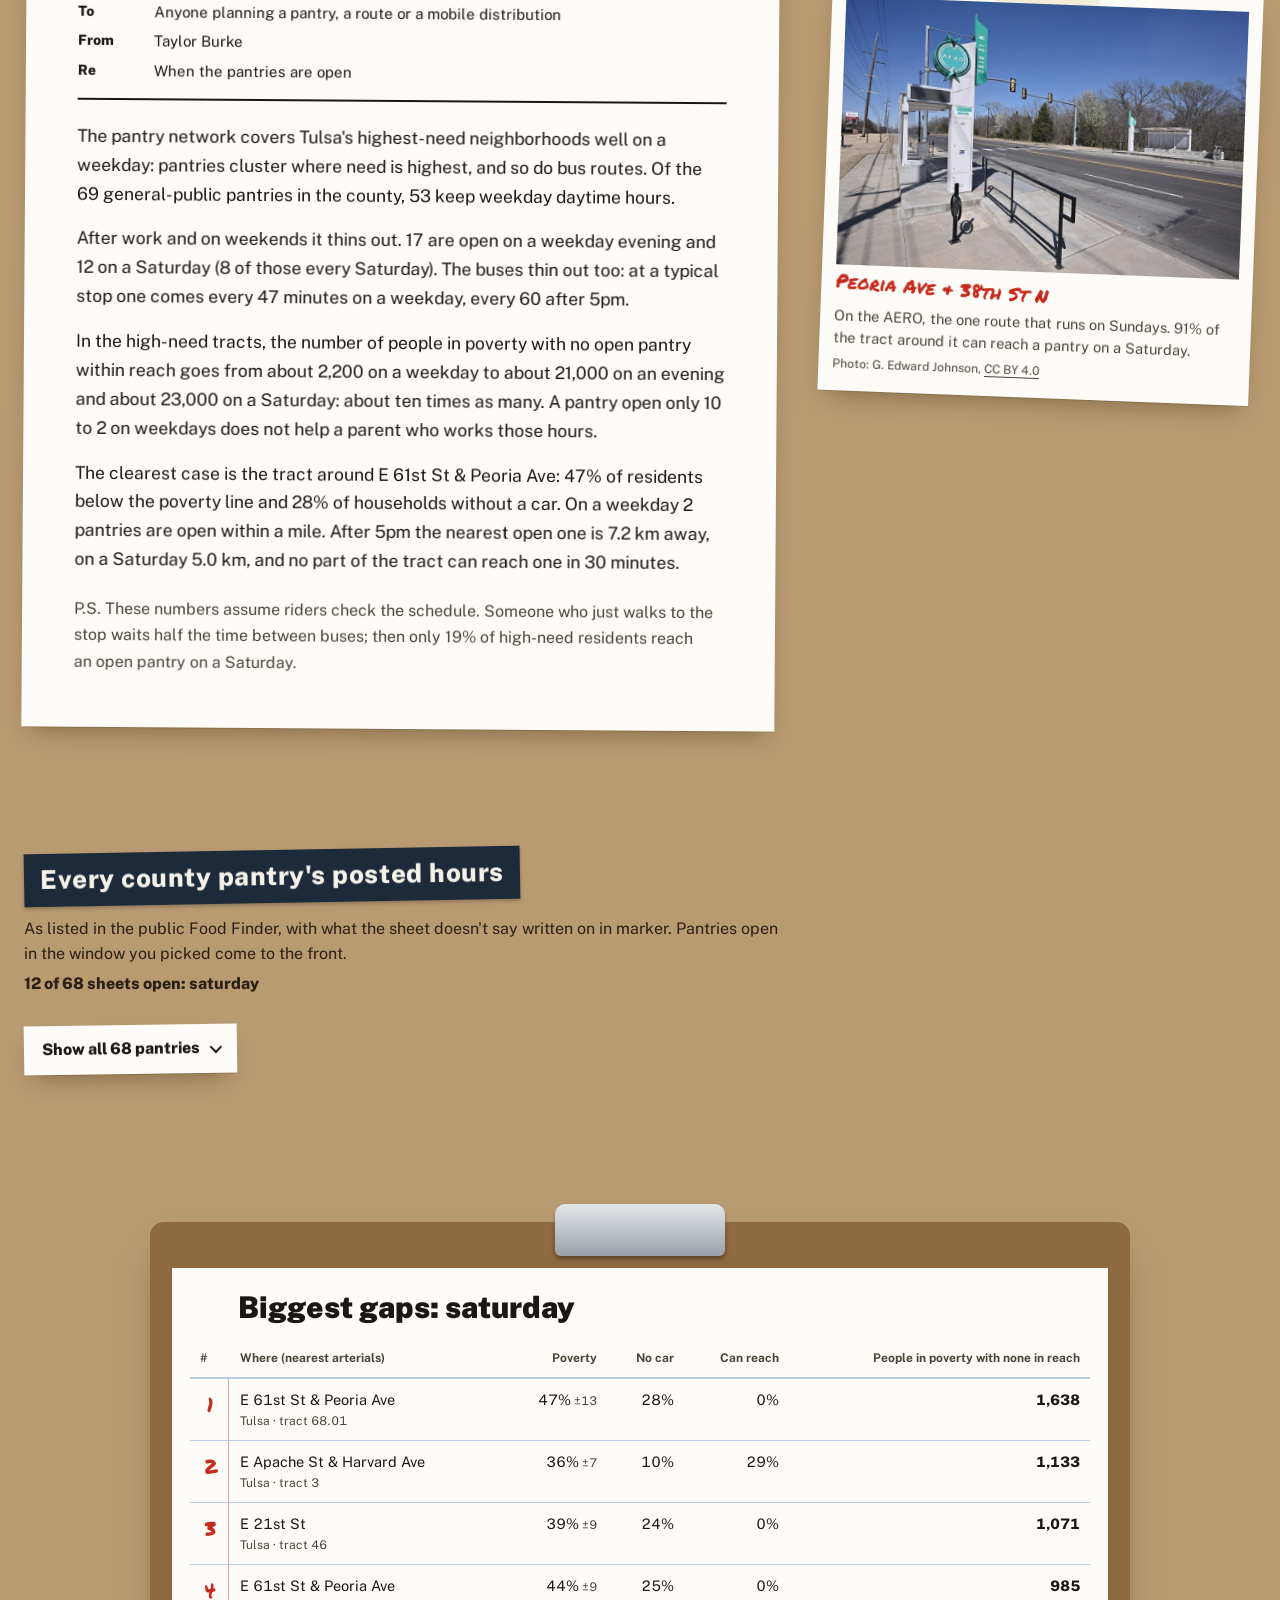
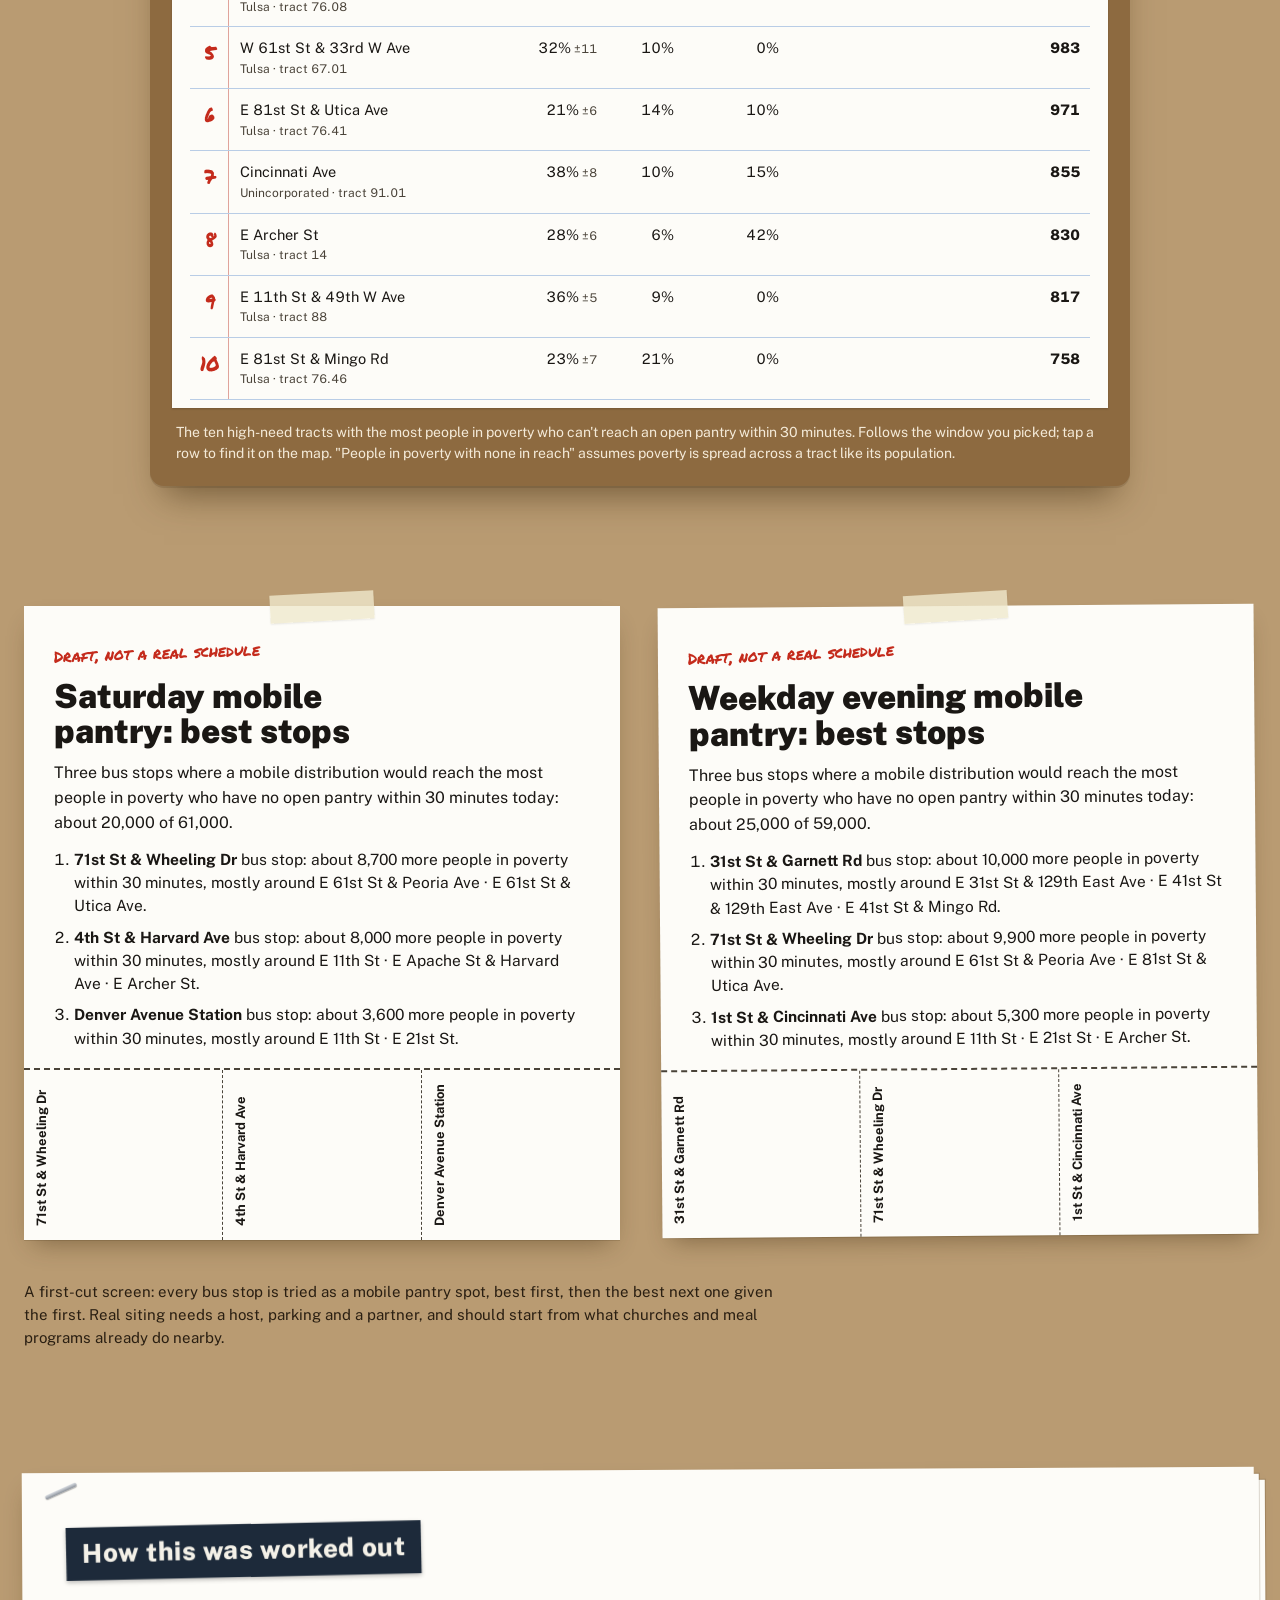
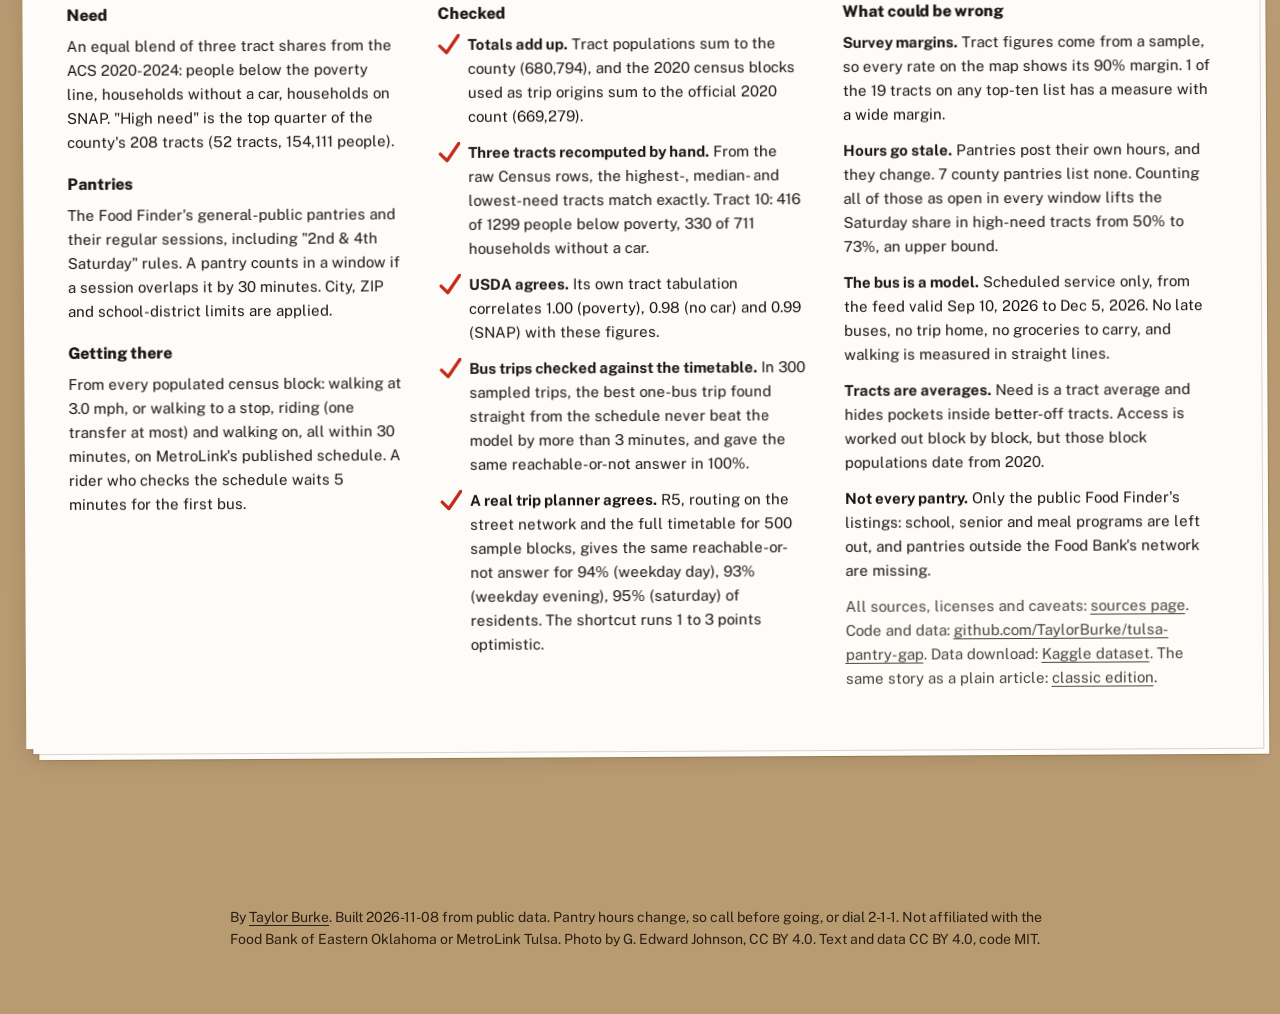
==== commit 85567574: "Publish derived data as a Kaggle dataset and link it - tools/kaggle_package.py + make kaggle: tract/" ====
--- a/site/index.html
+++ b/site/index.html
@@ -90,7 +90,7 @@
 <div><h3>Checked</h3><ul class="checks"><li><span class="tick" aria-hidden="true"></span><strong>Totals add up.</strong> Tract populations sum to the county (680,794), and the 2020 census blocks used as trip origins sum to the official 2020 count (669,279).</li><li><span class="tick" aria-hidden="true"></span><strong>Three tracts recomputed by hand.</strong> From the raw Census rows, the highest-, median- and lowest-need tracts match exactly. Tract 10: 416 of 1299 people below poverty, 330 of 711 households without a car.</li><li><span class="tick" aria-hidden="true"></span><strong>USDA agrees.</strong> Its own tract tabulation correlates 1.00 (poverty), 0.98 (no car) and 0.99 (SNAP) with these figures.</li><li><span class="tick" aria-hidden="true"></span><strong>Bus trips checked against the timetable.</strong> In 300 sampled trips, the best one-bus trip found straight from the schedule never beat the model by more than 3 minutes, and gave the same reachable-or-not answer in 100%.</li><li><span class="tick" aria-hidden="true"></span><strong>A real trip planner agrees.</strong> R5, routing on the street network and the full timetable for 500 sample blocks, gives the same reachable-or-not answer for 94% (weekday day), 93% (weekday evening), 95% (saturday) of residents. The shortcut runs 1 to 3 points optimistic.</li></ul></div>
 <div>
 <h3>What could be wrong</h3><ul class="caveats"><li><strong>Survey margins.</strong> Tract figures come from a sample, so every rate on the map shows its 90% margin. 1 of the 19 tracts on any top-ten list has a measure with a wide margin.</li><li><strong>Hours go stale.</strong> Pantries post their own hours, and they change. 7 county pantries list none. Counting all of those as open in every window lifts the Saturday share in high-need tracts from 50% to 73%, an upper bound.</li><li><strong>The bus is a model.</strong> Scheduled service only, from the feed valid Sep 10, 2026 to Dec 5, 2026. No late buses, no trip home, no groceries to carry, and walking is measured in straight lines.</li><li><strong>Tracts are averages.</strong> Need is a tract average and hides pockets inside better-off tracts. Access is worked out block by block, but those block populations date from 2020.</li><li><strong>Not every pantry.</strong> Only the public Food Finder&#x27;s listings: school, senior and meal programs are left out, and pantries outside the Food Bank&#x27;s network are missing.</li></ul>
-<p class="fine">All sources, licenses and caveats: <a href="sources.html">sources page</a>. Code and data: <a href="https://github.com/TaylorBurke/tulsa-pantry-gap">github.com/TaylorBurke/tulsa-pantry-gap</a>. The same story as a plain article: <a href="classic/">classic edition</a>.</p>
+<p class="fine">All sources, licenses and caveats: <a href="sources.html">sources page</a>. Code and data: <a href="https://github.com/TaylorBurke/tulsa-pantry-gap">github.com/TaylorBurke/tulsa-pantry-gap</a>. Data download: <a href="https://www.kaggle.com/datasets/taylorwburke/tulsa-pantry-gap">Kaggle dataset</a>. The same story as a plain article: <a href="classic/">classic edition</a>.</p>
 </div>
 </div>
 </article>
@@ -98,7 +98,7 @@
 
 <section class="close" aria-label="About this page">
 <a class="brief-note inline" href="brief/tulsa-pantry-gap-brief.pdf" download="tulsa-pantry-gap-brief.pdf" style="--r:-1.4deg"><span class="bn-hand" aria-hidden="true">Take it with you</span><span class="bn-main"><svg viewBox="0 0 16 16" width="16" height="16" aria-hidden="true"><path d="M8 1.5v9m0 0L4.5 7M8 10.5 11.5 7M2.5 13.5h11" fill="none" stroke="currentColor" stroke-width="1.8" stroke-linecap="round" stroke-linejoin="round"/></svg>Download the brief</span><span class="bn-sub">Two printable pages, PDF</span></a>
-<p class="foot">By <a href="https://www.taylorburke.me/">Taylor Burke</a>. Built 2026-11-07 from public data. Pantry hours change, so call before going, or dial 2-1-1. Not affiliated with the Food Bank of Eastern Oklahoma or MetroLink Tulsa. Photo by G. Edward Johnson, CC BY 4.0. Text and data CC BY 4.0, code MIT.</p>
+<p class="foot">By <a href="https://www.taylorburke.me/">Taylor Burke</a>. Built 2026-11-08 from public data. Pantry hours change, so call before going, or dial 2-1-1. Not affiliated with the Food Bank of Eastern Oklahoma or MetroLink Tulsa. Photo by G. Edward Johnson, CC BY 4.0. Text and data CC BY 4.0, code MIT.</p>
 </section>
 </main>
 <a class="brief-note float" href="brief/tulsa-pantry-gap-brief.pdf" download="tulsa-pantry-gap-brief.pdf" style="--r:-2deg"><span class="bn-hand" aria-hidden="true">Take it with you</span><span class="bn-main"><svg viewBox="0 0 16 16" width="16" height="16" aria-hidden="true"><path d="M8 1.5v9m0 0L4.5 7M8 10.5 11.5 7M2.5 13.5h11" fill="none" stroke="currentColor" stroke-width="1.8" stroke-linecap="round" stroke-linejoin="round"/></svg>Download the brief</span><span class="bn-sub">Two printable pages, PDF</span></a>
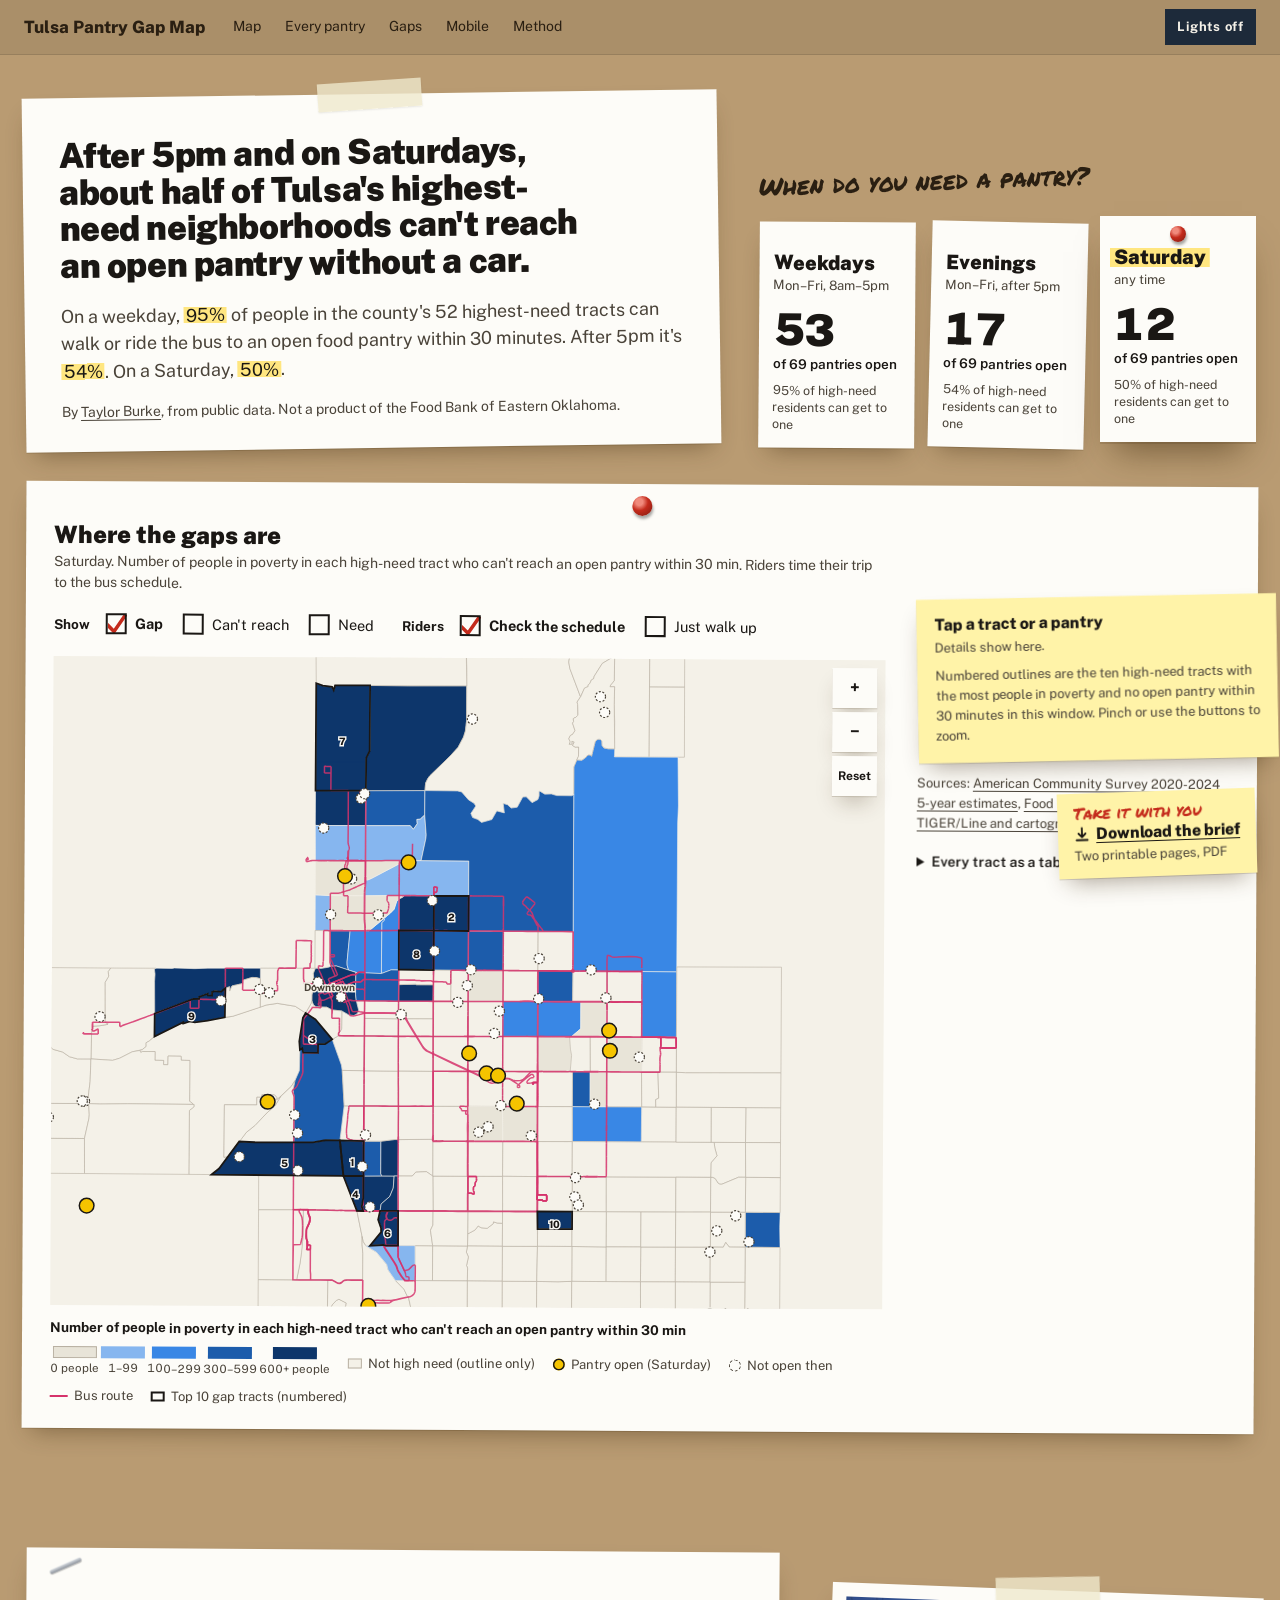
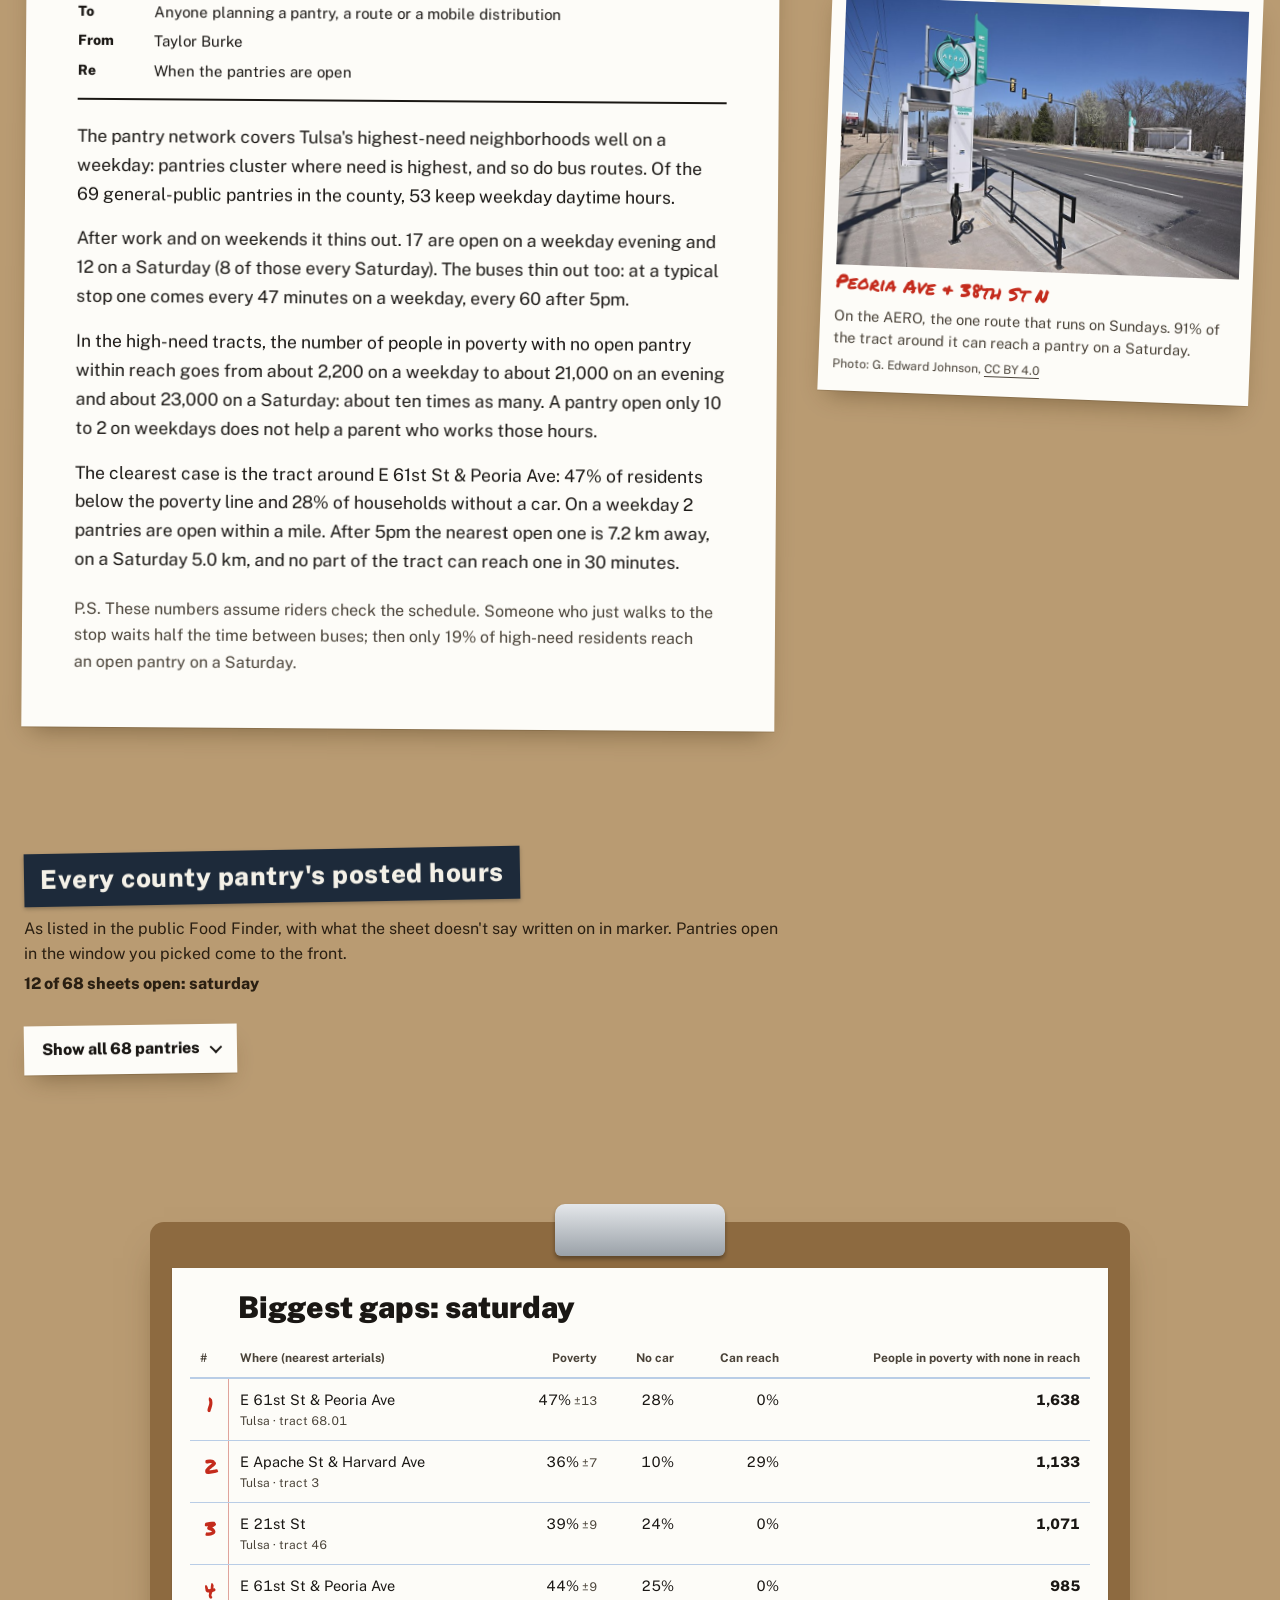
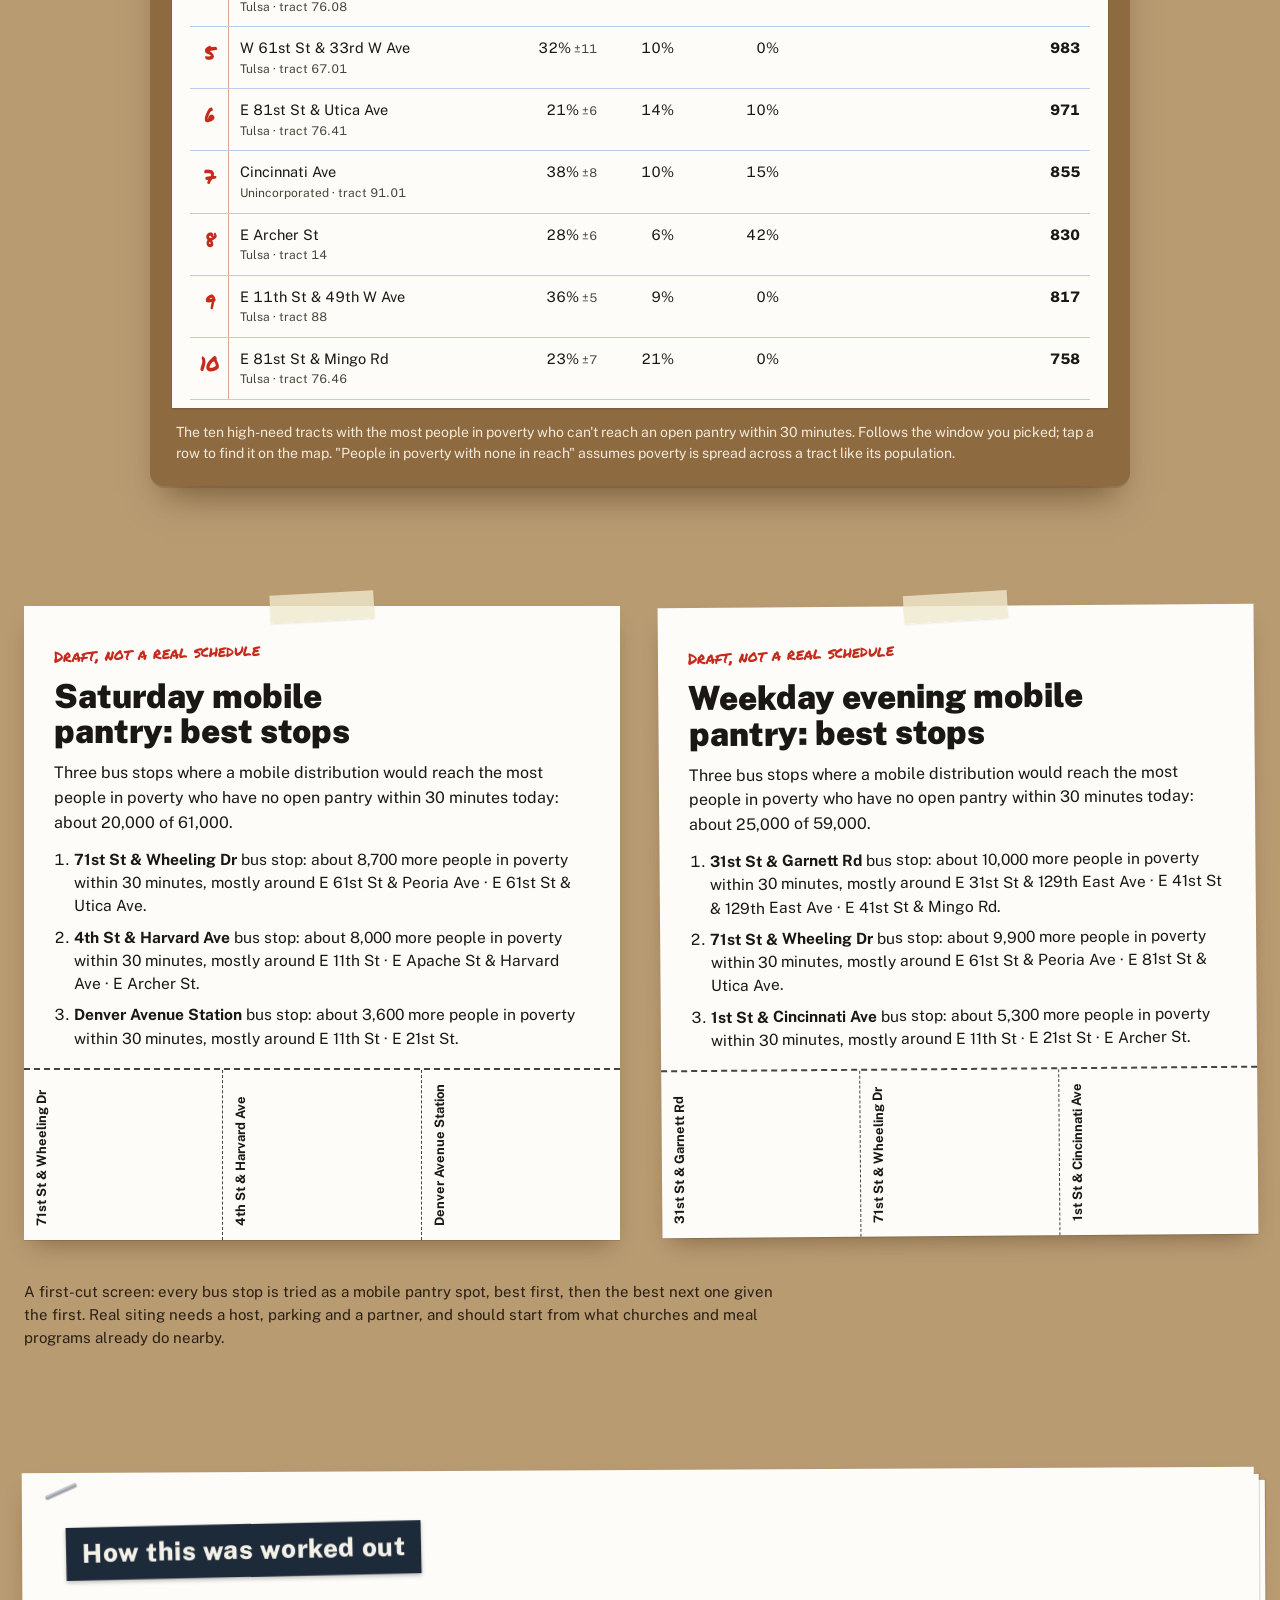
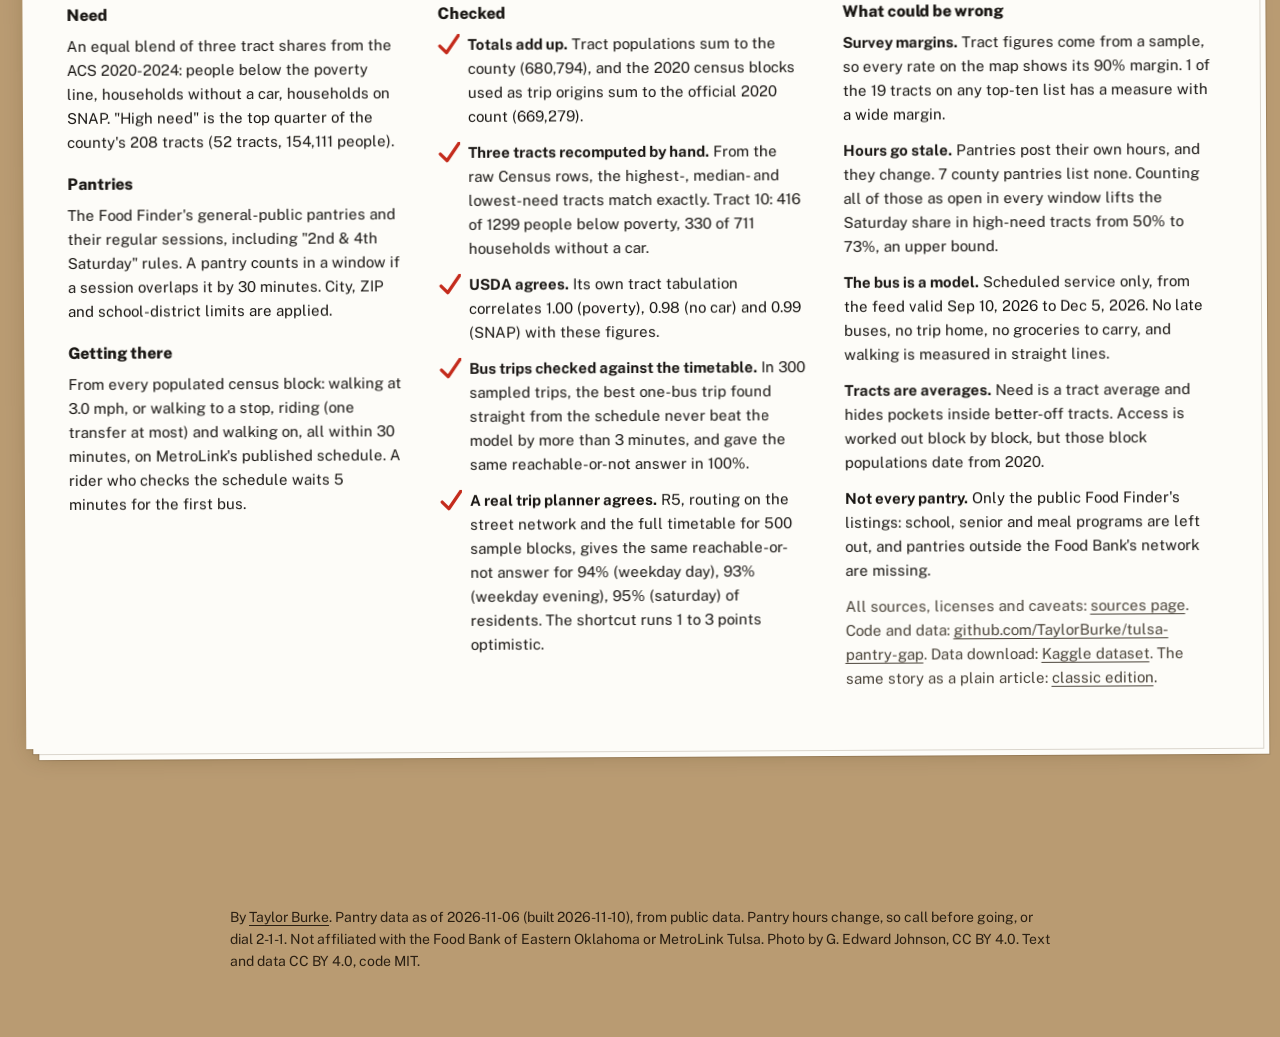
==== commit 2bdb884f: "Add monthly refresh workflow and a 'Pantry data as of' mark The workflow re-downloads every source o" ====
--- a/site/index.html
+++ b/site/index.html
@@ -98,7 +98,7 @@
 
 <section class="close" aria-label="About this page">
 <a class="brief-note inline" href="brief/tulsa-pantry-gap-brief.pdf" download="tulsa-pantry-gap-brief.pdf" style="--r:-1.4deg"><span class="bn-hand" aria-hidden="true">Take it with you</span><span class="bn-main"><svg viewBox="0 0 16 16" width="16" height="16" aria-hidden="true"><path d="M8 1.5v9m0 0L4.5 7M8 10.5 11.5 7M2.5 13.5h11" fill="none" stroke="currentColor" stroke-width="1.8" stroke-linecap="round" stroke-linejoin="round"/></svg>Download the brief</span><span class="bn-sub">Two printable pages, PDF</span></a>
-<p class="foot">By <a href="https://www.taylorburke.me/">Taylor Burke</a>. Built 2026-11-08 from public data. Pantry hours change, so call before going, or dial 2-1-1. Not affiliated with the Food Bank of Eastern Oklahoma or MetroLink Tulsa. Photo by G. Edward Johnson, CC BY 4.0. Text and data CC BY 4.0, code MIT.</p>
+<p class="foot">By <a href="https://www.taylorburke.me/">Taylor Burke</a>. Pantry data as of 2026-11-06 (built 2026-11-10), from public data. Pantry hours change, so call before going, or dial 2-1-1. Not affiliated with the Food Bank of Eastern Oklahoma or MetroLink Tulsa. Photo by G. Edward Johnson, CC BY 4.0. Text and data CC BY 4.0, code MIT.</p>
 </section>
 </main>
 <a class="brief-note float" href="brief/tulsa-pantry-gap-brief.pdf" download="tulsa-pantry-gap-brief.pdf" style="--r:-2deg"><span class="bn-hand" aria-hidden="true">Take it with you</span><span class="bn-main"><svg viewBox="0 0 16 16" width="16" height="16" aria-hidden="true"><path d="M8 1.5v9m0 0L4.5 7M8 10.5 11.5 7M2.5 13.5h11" fill="none" stroke="currentColor" stroke-width="1.8" stroke-linecap="round" stroke-linejoin="round"/></svg>Download the brief</span><span class="bn-sub">Two printable pages, PDF</span></a>
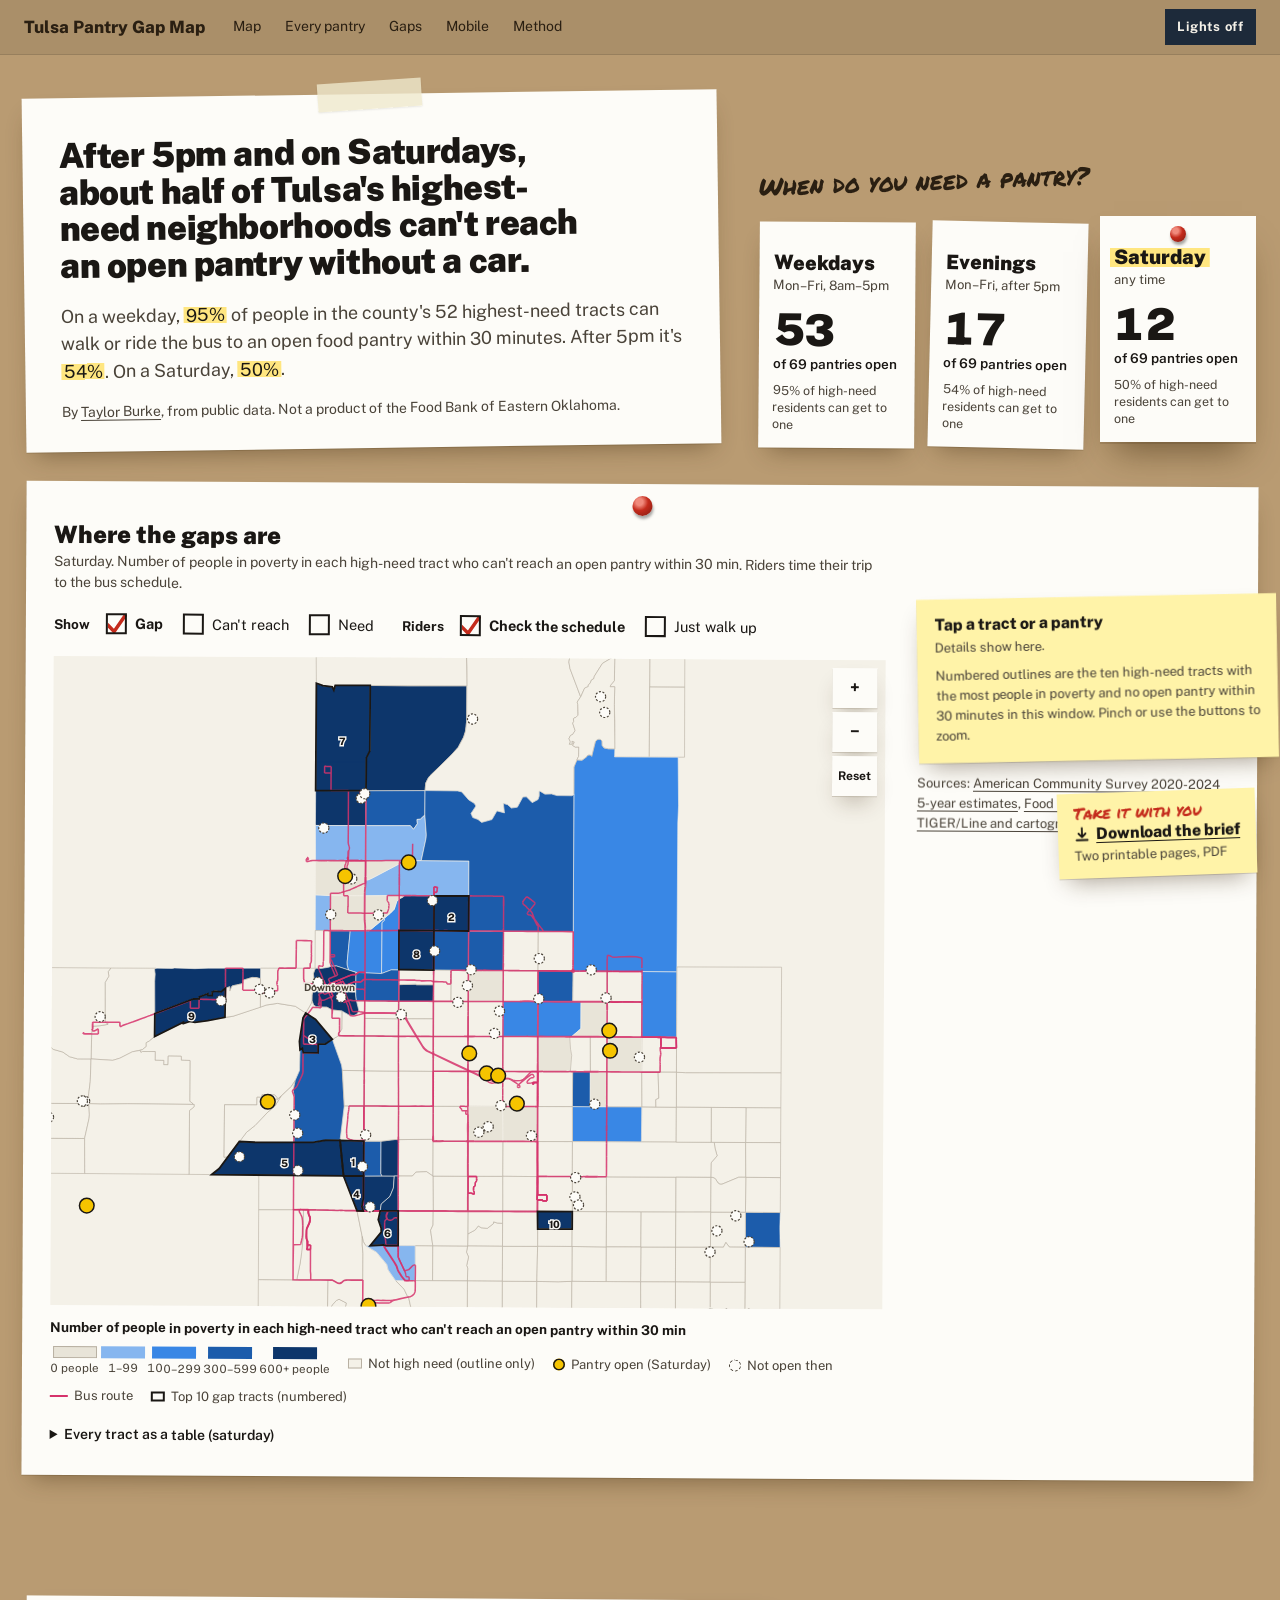
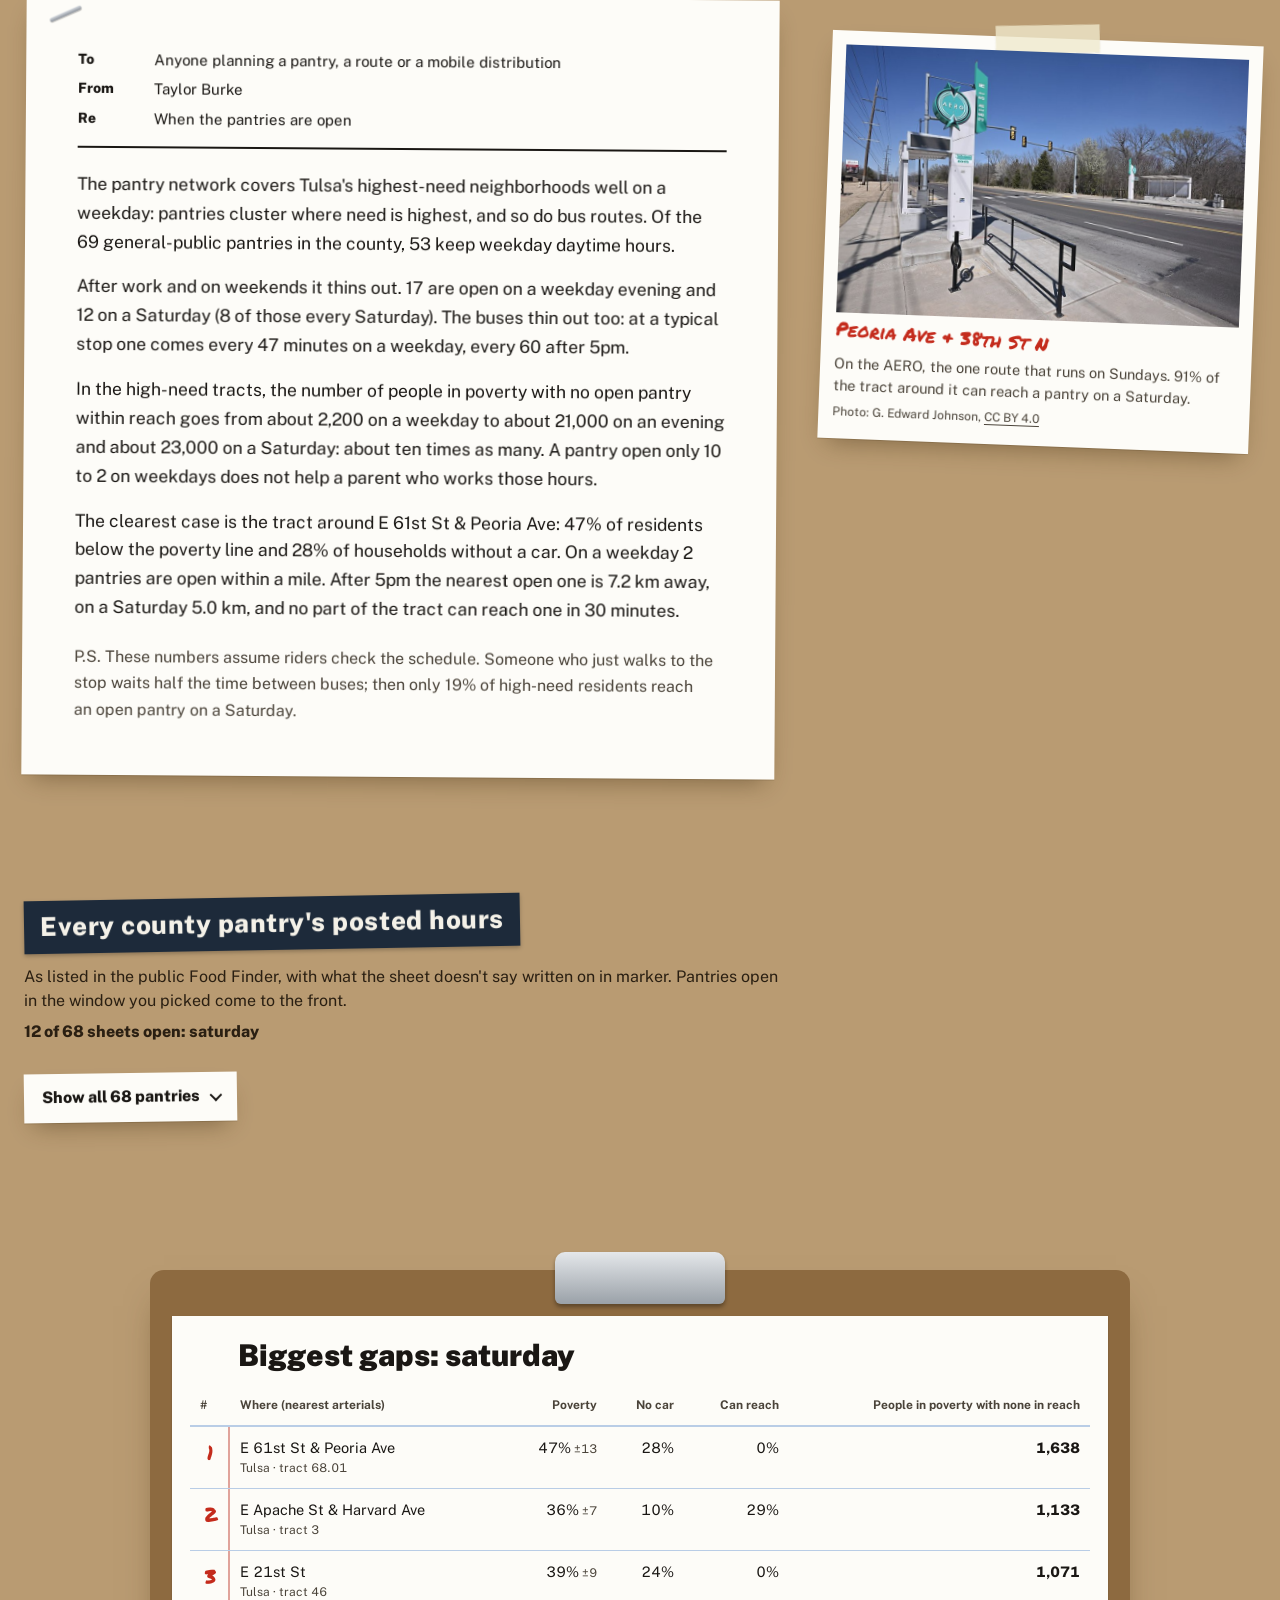
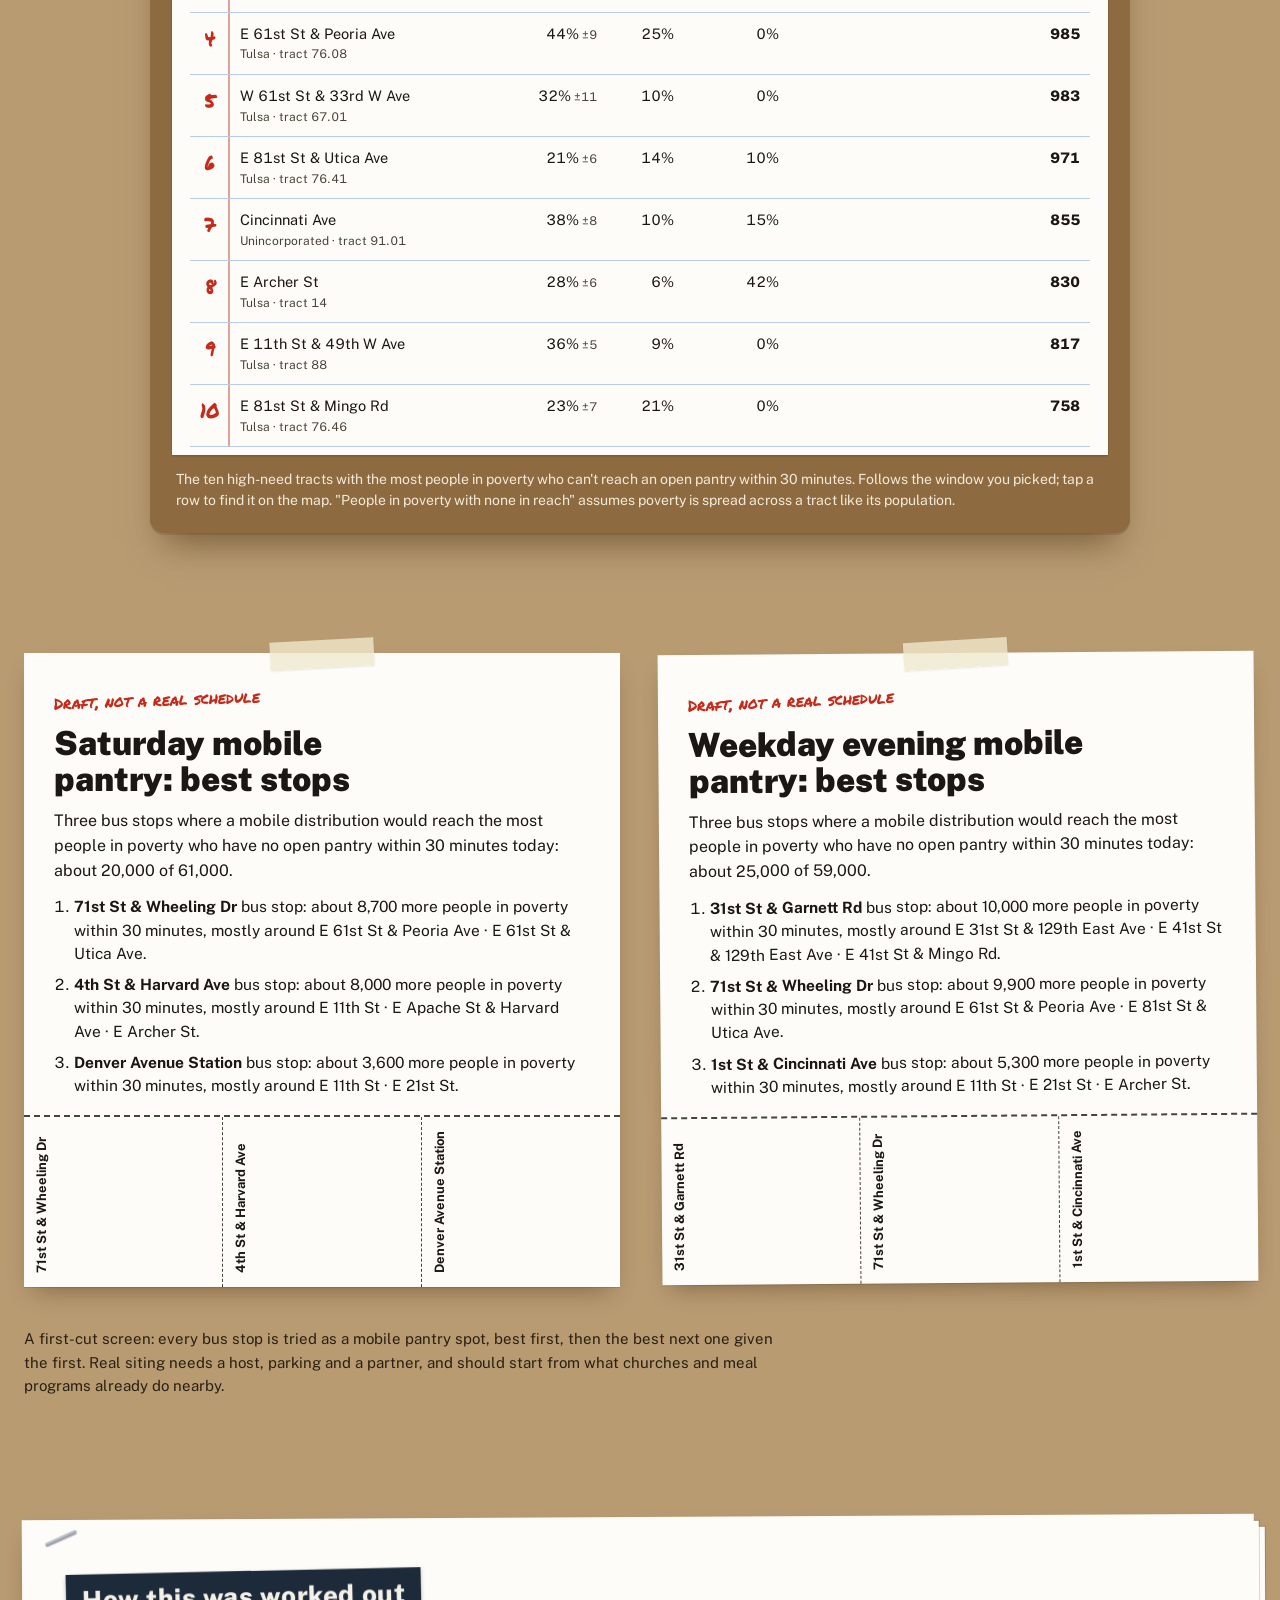
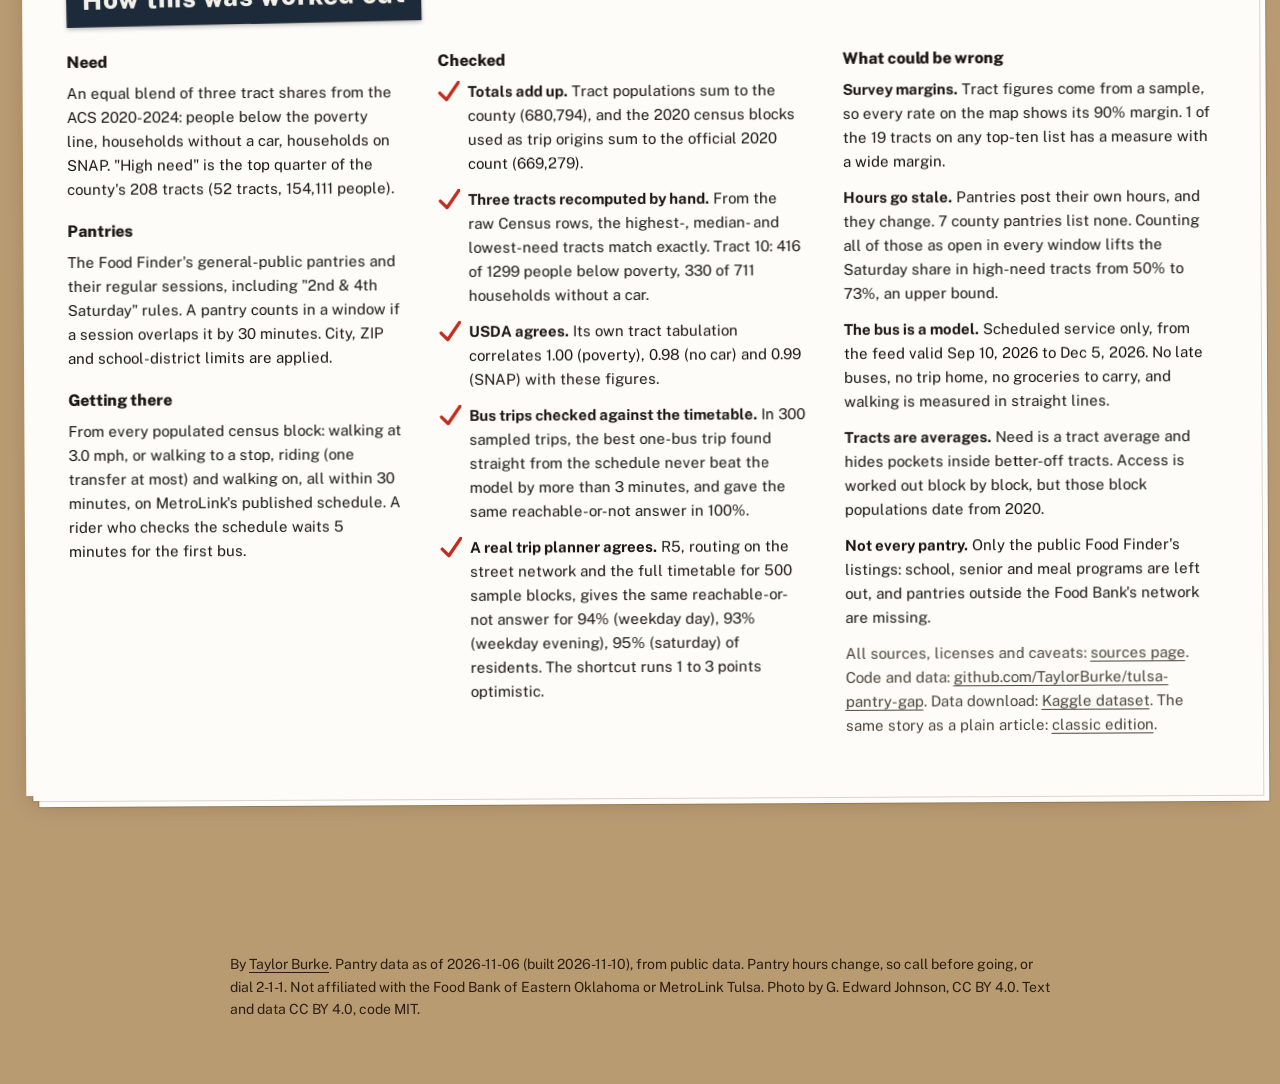
==== commit 4699f9af: "Put the every-tract table on its own full-width row" ====
--- a/site/index.html
+++ b/site/index.html
@@ -34,8 +34,9 @@
 <div class="legend" id="legend"></div></div>
 <div class="map-side"><aside class="sticky" id="info" aria-live="polite"></aside>
 <p class="src">Sources: <a href="sources.html#acs">American Community Survey 2020-2024 5-year estimates</a>, <a href="sources.html#fbeo_finder">Food Finder</a>, <a href="sources.html#gtfs">MetroLink Tulsa</a>, <a href="sources.html#tiger">TIGER/Line and cartographic boundary files</a>.</p>
+</div>
 <details class="table-view"><summary>Every tract as a table (<span id="tract-table-win"></span>)</summary>
-<div class="table-scroll"><table class="ruled" id="tract-table"><thead><tr><th>Where</th><th class="num">Poverty</th><th class="num">No car</th><th class="num">SNAP</th><th class="num">Can reach</th><th class="num">People in poverty with none in reach</th></tr></thead><tbody></tbody></table></div></details></div>
+<div class="table-scroll"><table class="ruled" id="tract-table"><thead><tr><th>Where</th><th class="num">Poverty</th><th class="num">No car</th><th class="num">SNAP</th><th class="num">Can reach</th><th class="num">People in poverty with none in reach</th></tr></thead><tbody></tbody></table></div></details>
 </figure>
 </section>
 
--- a/site/assets/board.css
+++ b/site/assets/board.css
@@ -171,7 +171,7 @@
 .sticky .hours { display: block; margin: 6px 0; }
 .sticky .flag { display: inline-block; font-weight: 700; font-size: 12.5px; background: var(--hl); padding: 0 6px; margin: 2px 4px 2px 0; }
 .src { font-size: 13px; color: var(--ink-2); margin: 14px 0 0; }
-.table-view { margin-top: 10px; font-size: 14px; }
+.table-view { grid-column: 1 / -1; margin-top: 10px; font-size: 14px; }
 .table-view summary { cursor: pointer; padding: 8px 0; font-weight: 600; }
 .table-scroll { overflow: auto; max-height: 440px; -webkit-overflow-scrolling: touch; }
 .clipboard .table-scroll { max-height: none; }
